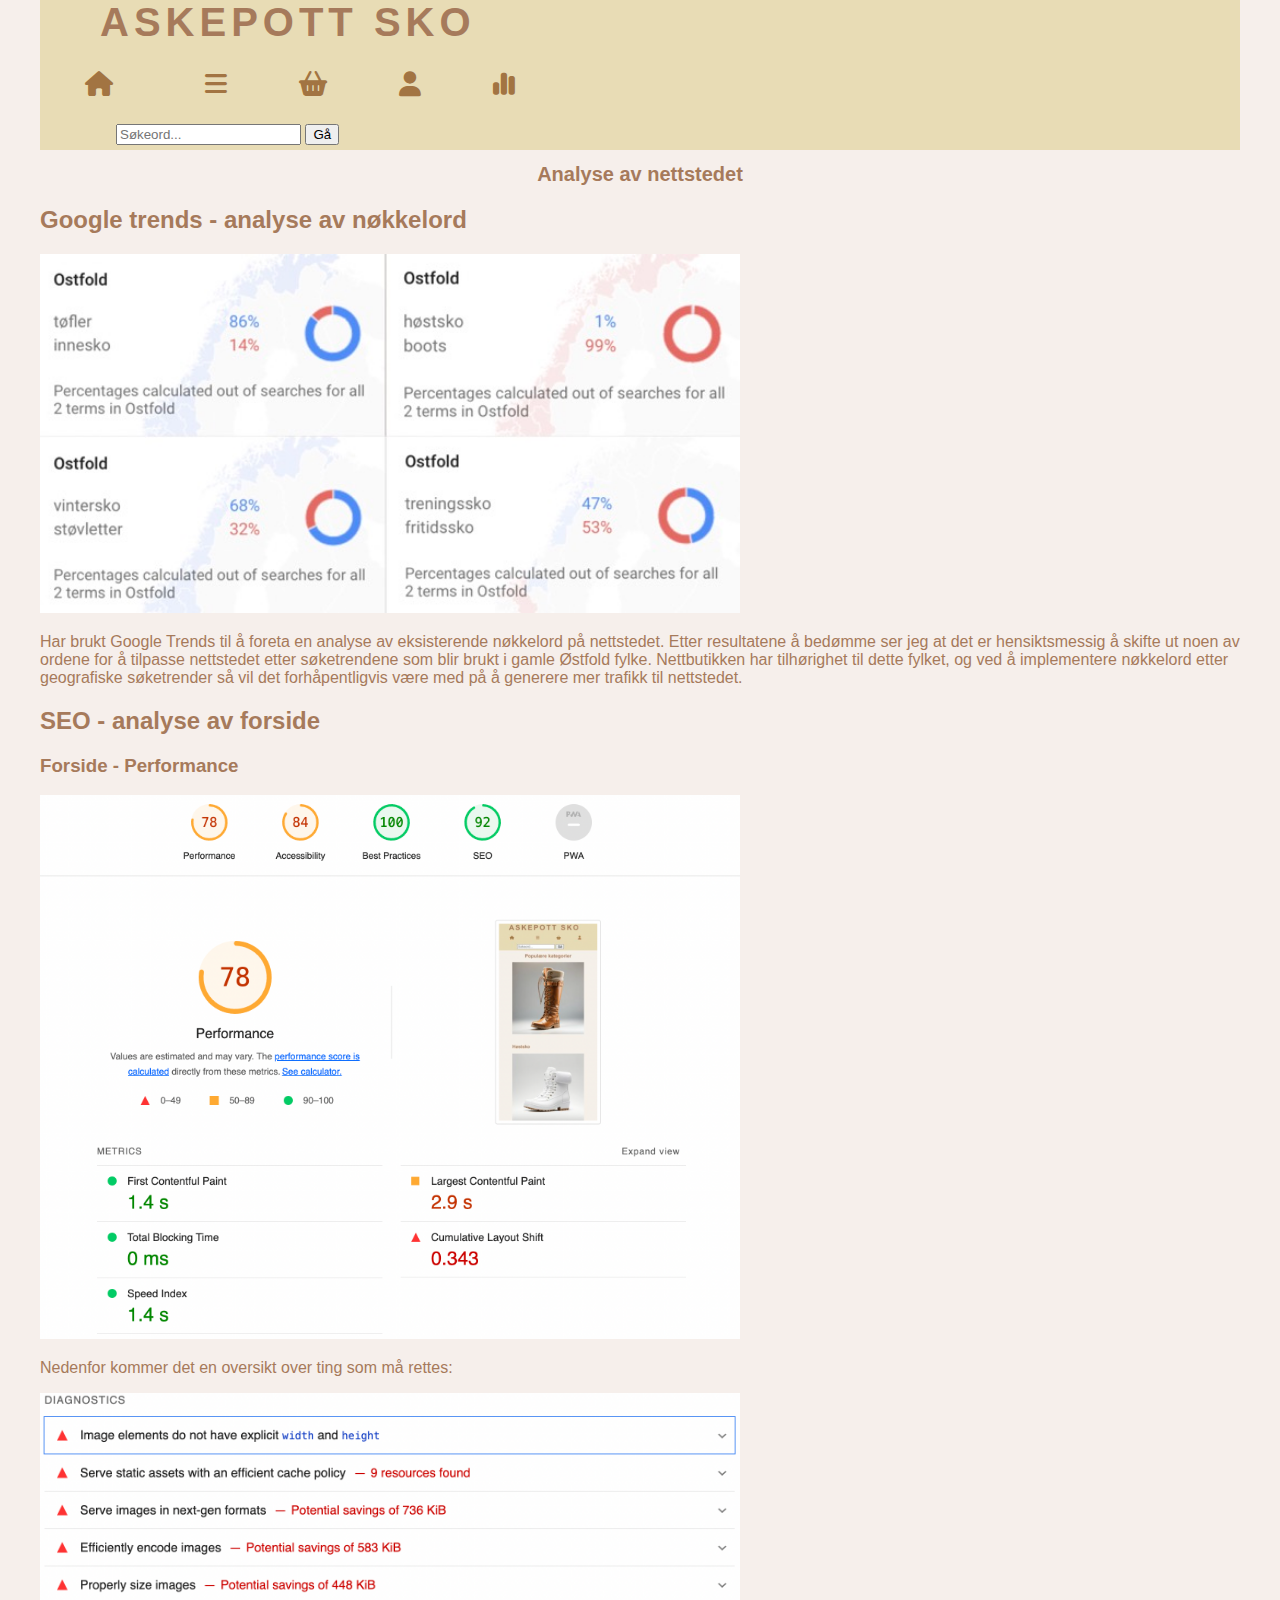
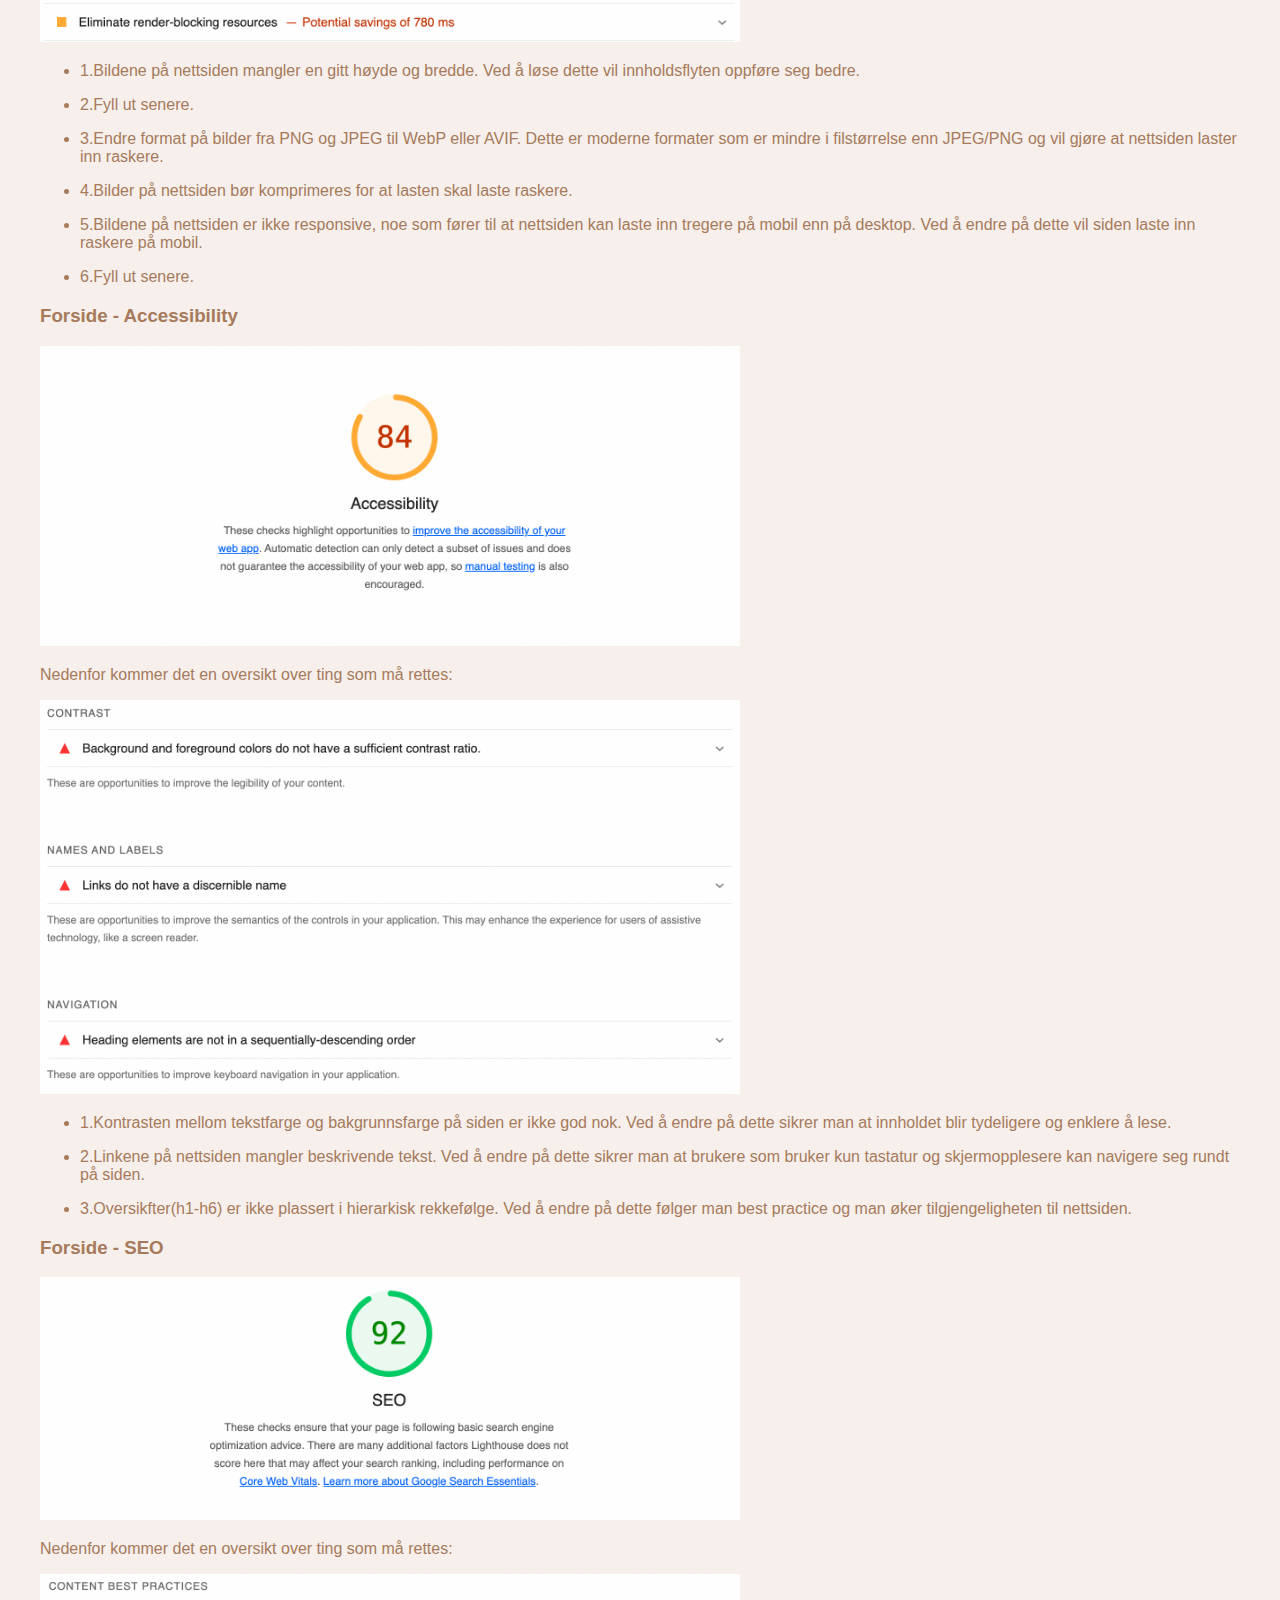
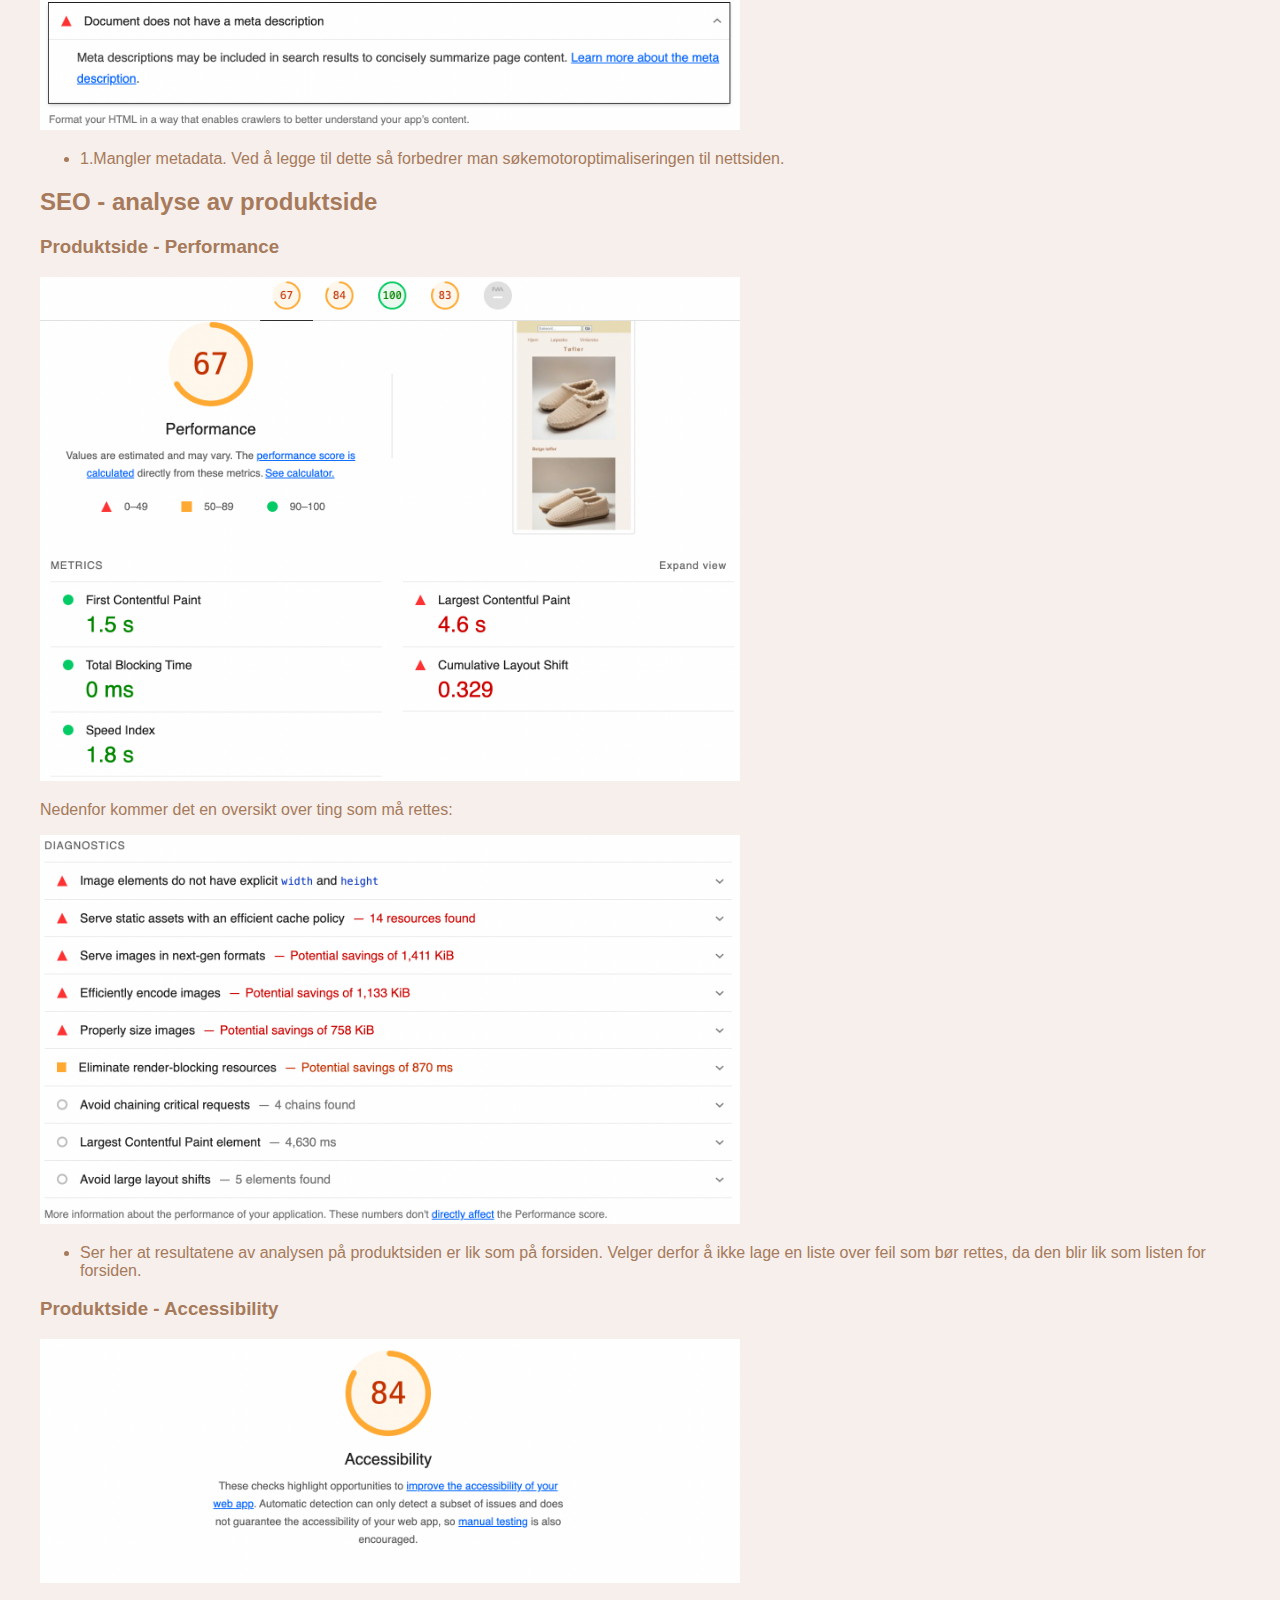
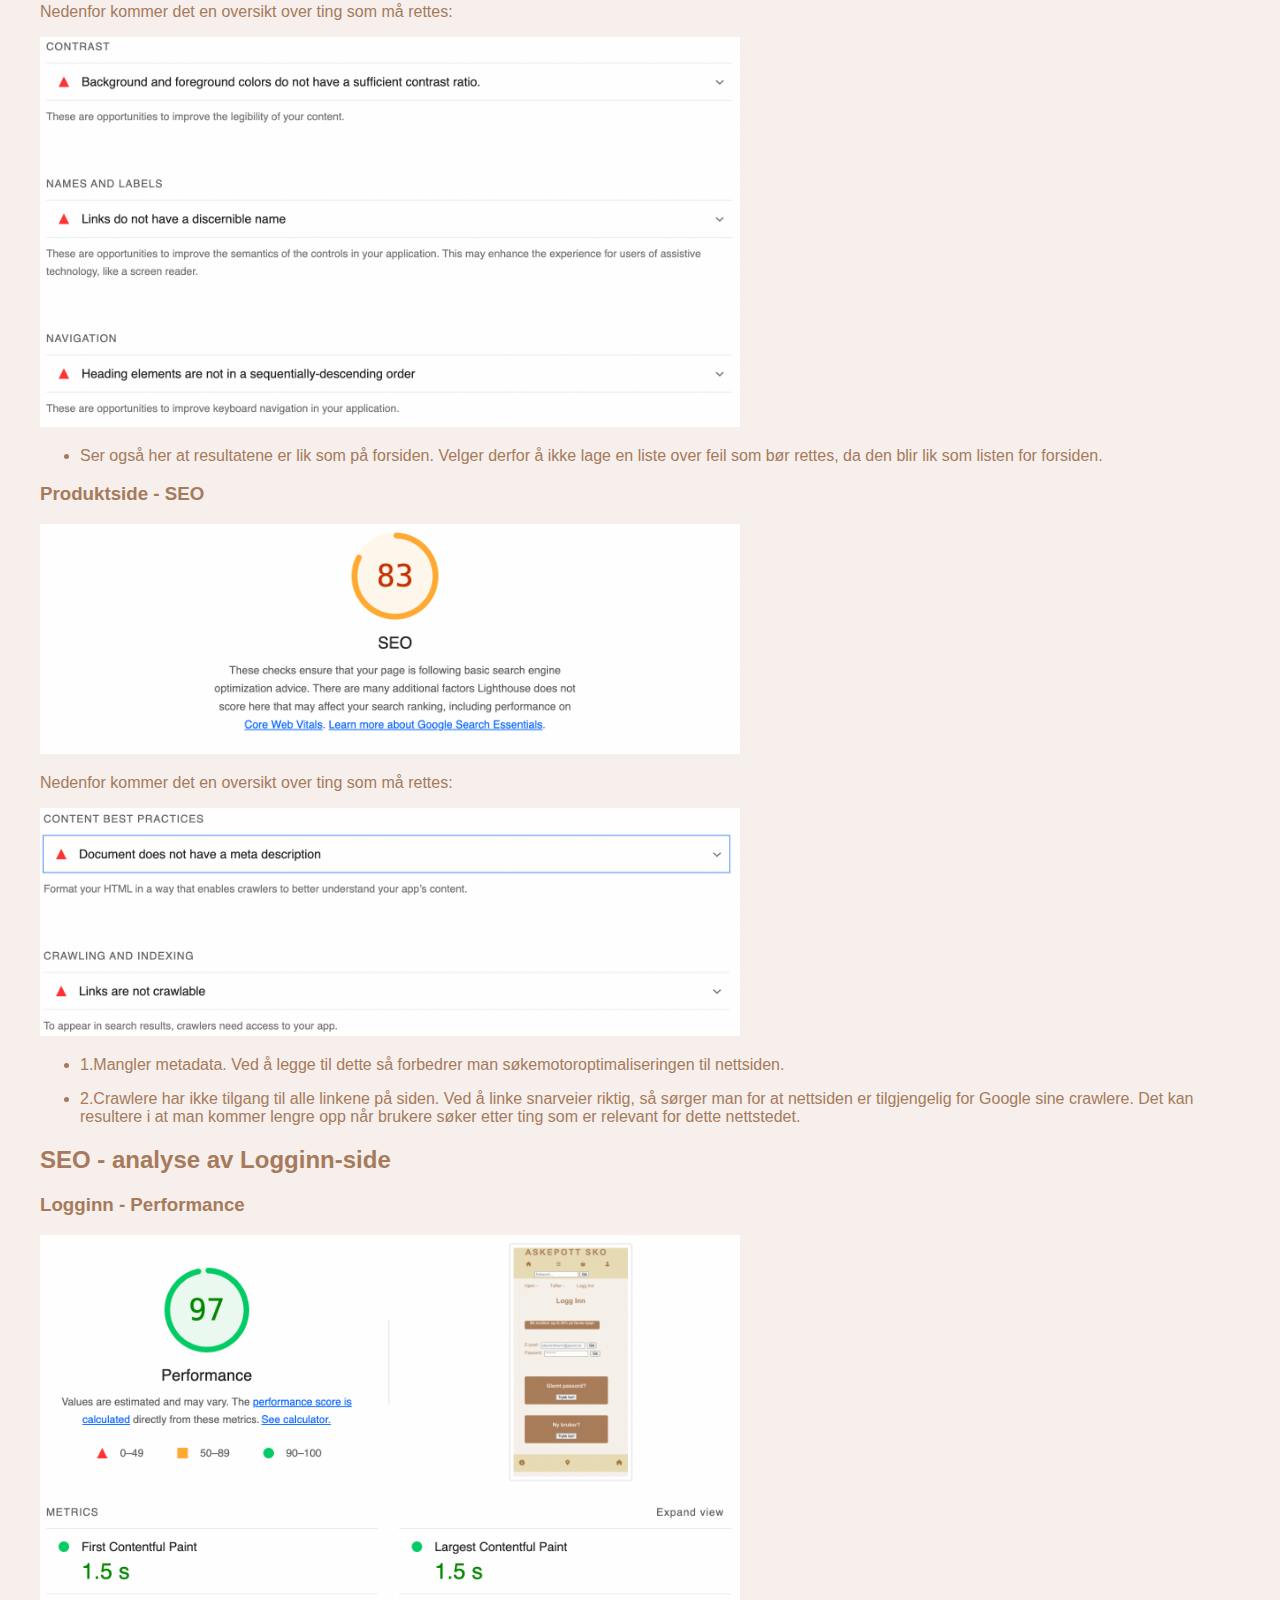
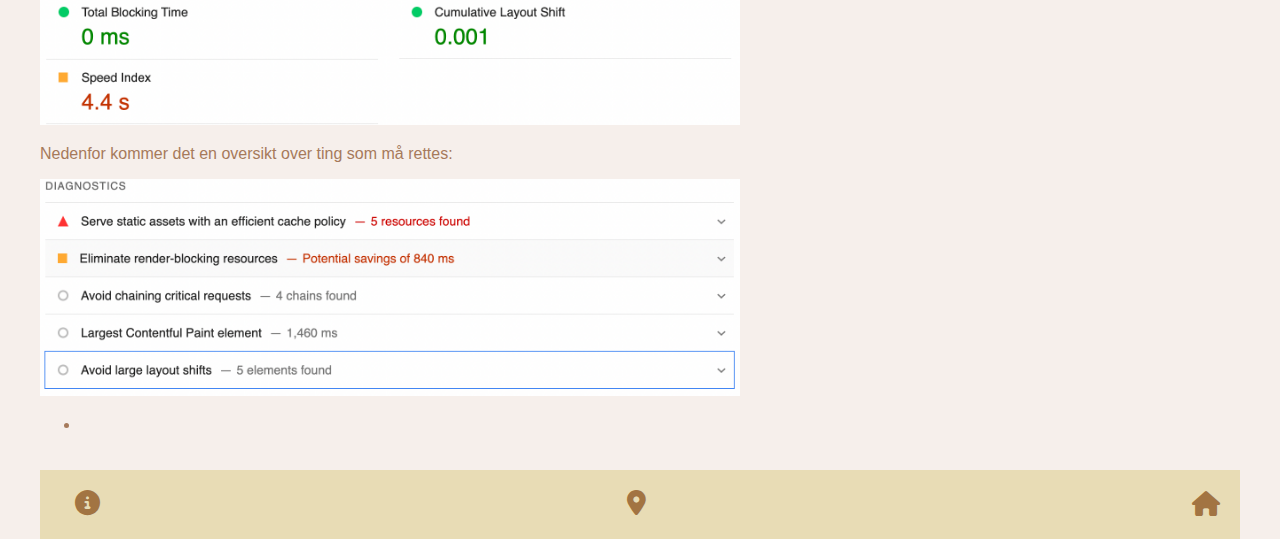
==== analyse.html @ 14603079 "Lagt til dokumentasjon" ====
<!DOCTYPE html>
<html lang="en">

<head>
    <meta name="viewport" content="width=device-width, initial-scale=1.0">
    <meta charset="UTF-8">
    <link href="css/icon/css/fontawesome.css" rel="stylesheet">
    <link href="css/icon/css/brands.css" rel="stylesheet">
    <link href="css/icon/css/solid.css" rel="stylesheet">
    <link rel="stylesheet" href="css/style.css" type="text/css">
    <title>Askepott Sko</title>
</head>

<body>
    <div id="grid-container">
    <header>
        <nav>
            <span>
                <a href="index.html" id="logo">Askepott Sko</a>
            </span>
            <ul>
                <li><a href="index.html"><i class="fa-solid fa-house" style="color: #a27442;"></i></a></li>
                <li><a href="#"><i class="fa-solid fa-bars" style="color: #a27442;"></i></a></li>
                <li><a href="#"><i class="fa-solid fa-basket-shopping" style="color: #a27442;"></i></a></li>
                <li><a href="innlogging.html"><i class="fa-solid fa-user" style="color: #a27442;"></i></a></li>
                <li><a href="analyse.html"><i class="fa-solid fa-chart-simple" style="color: #a27442;"></i></a></li>  
            </ul>
            <form class="sokefelt">
                <input type="search" placeholder="Søkeord...">
                <input type="submit" value="Gå">
            </form>
        </nav>
    </header>
    <main>
        <h1>Analyse av nettstedet</h1>
        <section>
            <h2>Google trends - analyse av nøkkelord</h2>
            <article class="bilder-seo">
                <img src="img/Nøkkelord_2023-10-28_kl._12.36.28_Middels.jpeg" alt="Sammenligning av nøkkelord på nettstedet, tøfler,høstsko,vintersko,tøfler">
            </article>
            <p>Har brukt Google Trends til å foreta en analyse av eksisterende nøkkelord på nettstedet. Etter resultatene å bedømme ser jeg at det er hensiktsmessig å skifte ut noen av ordene for å tilpasse nettstedet etter søketrendene som blir brukt i gamle Østfold fylke. Nettbutikken har tilhørighet til dette fylket, og ved å implementere nøkkelord etter geografiske søketrender så vil det forhåpentligvis være med på å generere mer trafikk til nettstedet.</p>
        </section>
        <section>
            <h2>SEO - analyse av forside</h2>
                <article class="bilder-seo">
                    <h3>Forside - Performance</h3>
                    <img src="img/Skjermbilde 2023-10-28 kl. 17.09.08.png" alt="Skjermbilde av SEO-analyse av forsiden performance">
                    <p>Nedenfor kommer det en oversikt over ting som må rettes:</p>

                    <img src="img/Skjermbilde 2023-10-31 kl. 13.09.04.png" alt="Oversikt over hva som bør forbedres for å øke nettsidens opptreden.">
                <ul>
                    <li>
                        <p>1.Bildene på nettsiden mangler en gitt høyde og bredde. Ved å løse dette vil innholdsflyten oppføre seg bedre.</p>
                    </li>
                    <li>
                        <p>2.Fyll ut senere.</p>
                    </li>
                    <li>
                        <p>3.Endre format på bilder fra PNG og JPEG til WebP eller AVIF. Dette er moderne formater som er mindre i filstørrelse enn JPEG/PNG og vil gjøre at nettsiden laster inn raskere.   </p>
                    </li>
                    <li>
                        <p>4.Bilder på nettsiden bør komprimeres for at lasten skal laste raskere.</p>
                    </li>
                    <li>
                        <p>5.Bildene på nettsiden er ikke responsive, noe som fører til at nettsiden kan laste inn tregere på mobil enn på desktop. Ved å endre på dette vil siden laste inn raskere på mobil.</p>
                    </li>
                    <li>
                        <p>6.Fyll ut senere.</p>
                    </li>
                </ul>
            </article>
            <article class="bilder-seo">
                <h3>Forside - Accessibility</h3>
                <img src="img/Skjermbilde 2023-10-31 kl. 15.06.18.png" alt="Skjermbilde av SEO-analyse av forsiden, accessibility">
                <p>Nedenfor kommer det en oversikt over ting som må rettes:</p>
                <img src="img/Skjermbilde 2023-10-31 kl. 15.10.30.png" alt="Oversikt over hva som bør forbedres for å øke tilgjengeligheten til nettsiden.">
                <ul>
                    <li>
                        <p>1.Kontrasten mellom tekstfarge og bakgrunnsfarge på siden er ikke god nok. Ved å endre på dette sikrer man at innholdet blir tydeligere og enklere å lese.</p>
                    </li>
                    <li>
                        <p>2.Linkene på nettsiden mangler beskrivende tekst. Ved å endre på dette sikrer man at brukere som bruker kun tastatur og skjermopplesere kan navigere seg rundt på siden.</p>
                    </li>
                    <li>
                        <p>3.Oversikfter(h1-h6) er ikke plassert i hierarkisk rekkefølge. Ved å endre på dette følger man best practice og man øker tilgjengeligheten til nettsiden.</p>
                    </li>
                </ul>
            </article>
            <article class="bilder-seo">
                <h3>Forside - SEO</h3>
                <img src="img/Skjermbilde 2023-10-31 kl. 15.44.41.png" alt="Skjermbilde av SEO-analyse av forsiden, SEO">
                <p>Nedenfor kommer det en oversikt over ting som må rettes:</p>
                <img src="img/Skjermbilde 2023-10-31 kl. 15.50.53.png" alt="Oversikt over hva som bør forbedres for å øke SEO på nettsiden.">
                <ul>
                    <li>
                        <p>1.Mangler metadata. Ved å legge til dette så forbedrer man søkemotoroptimaliseringen til nettsiden.</p>
                    </li>
                </ul>
            </article>
        </section>
        <section>
            <h2>SEO - analyse av produktside</h2>
            <article class="bilder-seo"> 
                <h3>Produktside - Performance</h3> 
                <img src="img/Skjermbilde 2023-10-31 kl. 20.18.14.png" alt="Skjermbilde av SEO-analyse av produktsiden, performance">
                <p>Nedenfor kommer det en oversikt over ting som må rettes:</p>
                <img src="img/Skjermbilde 2023-10-31 kl. 20.22.05.png" alt="Oversikt over hva som bør forbedres for å forbedre nettsidens opptreden.">
                <ul>
                    <li>
                        <p>Ser her at resultatene av analysen på produktsiden er lik som på forsiden. Velger derfor å ikke lage en liste over feil som bør rettes, da den blir lik som listen for forsiden.</p>
                    </li>
                </ul>
            </article>
            <article class="bilder-seo">
                <h3>Produktside - Accessibility</h3>
                <img src="img/Skjermbilde 2023-10-31 kl. 20.29.21.png" alt="Skjermbilde av SEO-analyse av produktsiden, accessibility">
                <p>Nedenfor kommer det en oversikt over ting som må rettes:</p>
                <img src="img/Skjermbilde 2023-10-31 kl. 20.32.29.png" alt="Oversikt over hva som bør forbedres for å øke tilgjengeligheten til nettsiden.">
                <ul>
                    <li>
                        <p>Ser også her at resultatene er lik som på forsiden. Velger derfor å ikke lage en liste over feil som bør rettes, da den blir lik som listen for forsiden.</p>
                    </li>
                </ul>
            </article>
            <article class="bilder-seo">
                <h3>Produktside - SEO</h3>
                <img src="img/Skjermbilde 2023-10-31 kl. 20.40.25.png" alt="Skjermbilde av SEO-analyse av produktsiden, SEO">
                <p>Nedenfor kommer det en oversikt over ting som må rettes:</p>
                <img src="img/Skjermbilde 2023-10-31 kl. 20.42.59.png" alt="Oversikt over hva som bør forbedres for å øke SEO på nettsiden.">
                <ul>
                    <li>
                        <p>1.Mangler metadata. Ved å legge til dette så forbedrer man søkemotoroptimaliseringen til nettsiden.</p>
                    </li>
                    <li>
                        <p>2.Crawlere har ikke tilgang til alle linkene på siden. Ved å linke snarveier riktig, så sørger man for at nettsiden er tilgjengelig for Google sine crawlere. Det kan resultere i at man kommer lengre opp når brukere søker etter ting som er relevant for dette nettstedet.  </p>
                    </li>
                </ul>
            </article>
        </section>
        <section>
            <h2>SEO - analyse av Logginn-side</h2>
            <article class="bilder-seo">
                <h3>Logginn - Performance</h3>
                <img src="img/Skjermbilde 2023-10-31 kl. 21.27.22.png" alt="Skjermbilde av SEO-analyse av Logginn-siden, performance">
                <p>Nedenfor kommer det en oversikt over ting som må rettes:</p>
                <img src="img/Skjermbilde 2023-10-31 kl. 21.30.09.png" alt="Oversikt over hva som bør forbedres for å forbedre nettsidens opptreden.">
                <ul>
                    <li>
                        <p></p>
                    </li>
                </ul>


            </article>

        </section>
























    </main>
    <footer class="footer">
        <nav>
            <ul>
                <li><i class="fa-solid fa-circle-info" style="color: #a27442;"></i></li>
                <li><i class="fa-solid fa-location-dot" style="color: #a27442;"></i></li>
                <li>
                <a href="index.html"><i class="fa-solid fa-house" style="color: #a27442;"></i></a>
                </li>
            </ul>
        </nav>
    </footer>
    </div>

</body>

</html>
---- css/icon/css/brands.css ----
/*!
 * Font Awesome Free 6.4.2 by @fontawesome - https://fontawesome.com
 * License - https://fontawesome.com/license/free (Icons: CC BY 4.0, Fonts: SIL OFL 1.1, Code: MIT License)
 * Copyright 2023 Fonticons, Inc.
 */
:root, :host {
  --fa-style-family-brands: 'Font Awesome 6 Brands';
  --fa-font-brands: normal 400 1em/1 'Font Awesome 6 Brands'; }

@font-face {
  font-family: 'Font Awesome 6 Brands';
  font-style: normal;
  font-weight: 400;
  font-display: block;
  src: url("../webfonts/fa-brands-400.woff2") format("woff2"), url("../webfonts/fa-brands-400.ttf") format("truetype"); }

.fab,
.fa-brands {
  font-weight: 400; }

.fa-monero:before {
  content: "\f3d0"; }

.fa-hooli:before {
  content: "\f427"; }

.fa-yelp:before {
  content: "\f1e9"; }

.fa-cc-visa:before {
  content: "\f1f0"; }

.fa-lastfm:before {
  content: "\f202"; }

.fa-shopware:before {
  content: "\f5b5"; }

.fa-creative-commons-nc:before {
  content: "\f4e8"; }

.fa-aws:before {
  content: "\f375"; }

.fa-redhat:before {
  content: "\f7bc"; }

.fa-yoast:before {
  content: "\f2b1"; }

.fa-cloudflare:before {
  content: "\e07d"; }

.fa-ups:before {
  content: "\f7e0"; }

.fa-wpexplorer:before {
  content: "\f2de"; }

.fa-dyalog:before {
  content: "\f399"; }

.fa-bity:before {
  content: "\f37a"; }

.fa-stackpath:before {
  content: "\f842"; }

.fa-buysellads:before {
  content: "\f20d"; }

.fa-first-order:before {
  content: "\f2b0"; }

.fa-modx:before {
  content: "\f285"; }

.fa-guilded:before {
  content: "\e07e"; }

.fa-vnv:before {
  content: "\f40b"; }

.fa-square-js:before {
  content: "\f3b9"; }

.fa-js-square:before {
  content: "\f3b9"; }

.fa-microsoft:before {
  content: "\f3ca"; }

.fa-qq:before {
  content: "\f1d6"; }

.fa-orcid:before {
  content: "\f8d2"; }

.fa-java:before {
  content: "\f4e4"; }

.fa-invision:before {
  content: "\f7b0"; }

.fa-creative-commons-pd-alt:before {
  content: "\f4ed"; }

.fa-centercode:before {
  content: "\f380"; }

.fa-glide-g:before {
  content: "\f2a6"; }

.fa-drupal:before {
  content: "\f1a9"; }

.fa-hire-a-helper:before {
  content: "\f3b0"; }

.fa-creative-commons-by:before {
  content: "\f4e7"; }

.fa-unity:before {
  content: "\e049"; }

.fa-whmcs:before {
  content: "\f40d"; }

.fa-rocketchat:before {
  content: "\f3e8"; }

.fa-vk:before {
  content: "\f189"; }

.fa-untappd:before {
  content: "\f405"; }

.fa-mailchimp:before {
  content: "\f59e"; }

.fa-css3-alt:before {
  content: "\f38b"; }

.fa-square-reddit:before {
  content: "\f1a2"; }

.fa-reddit-square:before {
  content: "\f1a2"; }

.fa-vimeo-v:before {
  content: "\f27d"; }

.fa-contao:before {
  content: "\f26d"; }

.fa-square-font-awesome:before {
  content: "\e5ad"; }

.fa-deskpro:before {
  content: "\f38f"; }

.fa-sistrix:before {
  content: "\f3ee"; }

.fa-square-instagram:before {
  content: "\e055"; }

.fa-instagram-square:before {
  content: "\e055"; }

.fa-battle-net:before {
  content: "\f835"; }

.fa-the-red-yeti:before {
  content: "\f69d"; }

.fa-square-hacker-news:before {
  content: "\f3af"; }

.fa-hacker-news-square:before {
  content: "\f3af"; }

.fa-edge:before {
  content: "\f282"; }

.fa-threads:before {
  content: "\e618"; }

.fa-napster:before {
  content: "\f3d2"; }

.fa-square-snapchat:before {
  content: "\f2ad"; }

.fa-snapchat-square:before {
  content: "\f2ad"; }

.fa-google-plus-g:before {
  content: "\f0d5"; }

.fa-artstation:before {
  content: "\f77a"; }

.fa-markdown:before {
  content: "\f60f"; }

.fa-sourcetree:before {
  content: "\f7d3"; }

.fa-google-plus:before {
  content: "\f2b3"; }

.fa-diaspora:before {
  content: "\f791"; }

.fa-foursquare:before {
  content: "\f180"; }

.fa-stack-overflow:before {
  content: "\f16c"; }

.fa-github-alt:before {
  content: "\f113"; }

.fa-phoenix-squadron:before {
  content: "\f511"; }

.fa-pagelines:before {
  content: "\f18c"; }

.fa-algolia:before {
  content: "\f36c"; }

.fa-red-river:before {
  content: "\f3e3"; }

.fa-creative-commons-sa:before {
  content: "\f4ef"; }

.fa-safari:before {
  content: "\f267"; }

.fa-google:before {
  content: "\f1a0"; }

.fa-square-font-awesome-stroke:before {
  content: "\f35c"; }

.fa-font-awesome-alt:before {
  content: "\f35c"; }

.fa-atlassian:before {
  content: "\f77b"; }

.fa-linkedin-in:before {
  content: "\f0e1"; }

.fa-digital-ocean:before {
  content: "\f391"; }

.fa-nimblr:before {
  content: "\f5a8"; }

.fa-chromecast:before {
  content: "\f838"; }

.fa-evernote:before {
  content: "\f839"; }

.fa-hacker-news:before {
  content: "\f1d4"; }

.fa-creative-commons-sampling:before {
  content: "\f4f0"; }

.fa-adversal:before {
  content: "\f36a"; }

.fa-creative-commons:before {
  content: "\f25e"; }

.fa-watchman-monitoring:before {
  content: "\e087"; }

.fa-fonticons:before {
  content: "\f280"; }

.fa-weixin:before {
  content: "\f1d7"; }

.fa-shirtsinbulk:before {
  content: "\f214"; }

.fa-codepen:before {
  content: "\f1cb"; }

.fa-git-alt:before {
  content: "\f841"; }

.fa-lyft:before {
  content: "\f3c3"; }

.fa-rev:before {
  content: "\f5b2"; }

.fa-windows:before {
  content: "\f17a"; }

.fa-wizards-of-the-coast:before {
  content: "\f730"; }

.fa-square-viadeo:before {
  content: "\f2aa"; }

.fa-viadeo-square:before {
  content: "\f2aa"; }

.fa-meetup:before {
  content: "\f2e0"; }

.fa-centos:before {
  content: "\f789"; }

.fa-adn:before {
  content: "\f170"; }

.fa-cloudsmith:before {
  content: "\f384"; }

.fa-pied-piper-alt:before {
  content: "\f1a8"; }

.fa-square-dribbble:before {
  content: "\f397"; }

.fa-dribbble-square:before {
  content: "\f397"; }

.fa-codiepie:before {
  content: "\f284"; }

.fa-node:before {
  content: "\f419"; }

.fa-mix:before {
  content: "\f3cb"; }

.fa-steam:before {
  content: "\f1b6"; }

.fa-cc-apple-pay:before {
  content: "\f416"; }

.fa-scribd:before {
  content: "\f28a"; }

.fa-debian:before {
  content: "\e60b"; }

.fa-openid:before {
  content: "\f19b"; }

.fa-instalod:before {
  content: "\e081"; }

.fa-expeditedssl:before {
  content: "\f23e"; }

.fa-sellcast:before {
  content: "\f2da"; }

.fa-square-twitter:before {
  content: "\f081"; }

.fa-twitter-square:before {
  content: "\f081"; }

.fa-r-project:before {
  content: "\f4f7"; }

.fa-delicious:before {
  content: "\f1a5"; }

.fa-freebsd:before {
  content: "\f3a4"; }

.fa-vuejs:before {
  content: "\f41f"; }

.fa-accusoft:before {
  content: "\f369"; }

.fa-ioxhost:before {
  content: "\f208"; }

.fa-fonticons-fi:before {
  content: "\f3a2"; }

.fa-app-store:before {
  content: "\f36f"; }

.fa-cc-mastercard:before {
  content: "\f1f1"; }

.fa-itunes-note:before {
  content: "\f3b5"; }

.fa-golang:before {
  content: "\e40f"; }

.fa-kickstarter:before {
  content: "\f3bb"; }

.fa-grav:before {
  content: "\f2d6"; }

.fa-weibo:before {
  content: "\f18a"; }

.fa-uncharted:before {
  content: "\e084"; }

.fa-firstdraft:before {
  content: "\f3a1"; }

.fa-square-youtube:before {
  content: "\f431"; }

.fa-youtube-square:before {
  content: "\f431"; }

.fa-wikipedia-w:before {
  content: "\f266"; }

.fa-wpressr:before {
  content: "\f3e4"; }

.fa-rendact:before {
  content: "\f3e4"; }

.fa-angellist:before {
  content: "\f209"; }

.fa-galactic-republic:before {
  content: "\f50c"; }

.fa-nfc-directional:before {
  content: "\e530"; }

.fa-skype:before {
  content: "\f17e"; }

.fa-joget:before {
  content: "\f3b7"; }

.fa-fedora:before {
  content: "\f798"; }

.fa-stripe-s:before {
  content: "\f42a"; }

.fa-meta:before {
  content: "\e49b"; }

.fa-laravel:before {
  content: "\f3bd"; }

.fa-hotjar:before {
  content: "\f3b1"; }

.fa-bluetooth-b:before {
  content: "\f294"; }

.fa-sticker-mule:before {
  content: "\f3f7"; }

.fa-creative-commons-zero:before {
  content: "\f4f3"; }

.fa-hips:before {
  content: "\f452"; }

.fa-behance:before {
  content: "\f1b4"; }

.fa-reddit:before {
  content: "\f1a1"; }

.fa-discord:before {
  content: "\f392"; }

.fa-chrome:before {
  content: "\f268"; }

.fa-app-store-ios:before {
  content: "\f370"; }

.fa-cc-discover:before {
  content: "\f1f2"; }

.fa-wpbeginner:before {
  content: "\f297"; }

.fa-confluence:before {
  content: "\f78d"; }

.fa-mdb:before {
  content: "\f8ca"; }

.fa-dochub:before {
  content: "\f394"; }

.fa-accessible-icon:before {
  content: "\f368"; }

.fa-ebay:before {
  content: "\f4f4"; }

.fa-amazon:before {
  content: "\f270"; }

.fa-unsplash:before {
  content: "\e07c"; }

.fa-yarn:before {
  content: "\f7e3"; }

.fa-square-steam:before {
  content: "\f1b7"; }

.fa-steam-square:before {
  content: "\f1b7"; }

.fa-500px:before {
  content: "\f26e"; }

.fa-square-vimeo:before {
  content: "\f194"; }

.fa-vimeo-square:before {
  content: "\f194"; }

.fa-asymmetrik:before {
  content: "\f372"; }

.fa-font-awesome:before {
  content: "\f2b4"; }

.fa-font-awesome-flag:before {
  content: "\f2b4"; }

.fa-font-awesome-logo-full:before {
  content: "\f2b4"; }

.fa-gratipay:before {
  content: "\f184"; }

.fa-apple:before {
  content: "\f179"; }

.fa-hive:before {
  content: "\e07f"; }

.fa-gitkraken:before {
  content: "\f3a6"; }

.fa-keybase:before {
  content: "\f4f5"; }

.fa-apple-pay:before {
  content: "\f415"; }

.fa-padlet:before {
  content: "\e4a0"; }

.fa-amazon-pay:before {
  content: "\f42c"; }

.fa-square-github:before {
  content: "\f092"; }

.fa-github-square:before {
  content: "\f092"; }

.fa-stumbleupon:before {
  content: "\f1a4"; }

.fa-fedex:before {
  content: "\f797"; }

.fa-phoenix-framework:before {
  content: "\f3dc"; }

.fa-shopify:before {
  content: "\e057"; }

.fa-neos:before {
  content: "\f612"; }

.fa-square-threads:before {
  content: "\e619"; }

.fa-hackerrank:before {
  content: "\f5f7"; }

.fa-researchgate:before {
  content: "\f4f8"; }

.fa-swift:before {
  content: "\f8e1"; }

.fa-angular:before {
  content: "\f420"; }

.fa-speakap:before {
  content: "\f3f3"; }

.fa-angrycreative:before {
  content: "\f36e"; }

.fa-y-combinator:before {
  content: "\f23b"; }

.fa-empire:before {
  content: "\f1d1"; }

.fa-envira:before {
  content: "\f299"; }

.fa-square-gitlab:before {
  content: "\e5ae"; }

.fa-gitlab-square:before {
  content: "\e5ae"; }

.fa-studiovinari:before {
  content: "\f3f8"; }

.fa-pied-piper:before {
  content: "\f2ae"; }

.fa-wordpress:before {
  content: "\f19a"; }

.fa-product-hunt:before {
  content: "\f288"; }

.fa-firefox:before {
  content: "\f269"; }

.fa-linode:before {
  content: "\f2b8"; }

.fa-goodreads:before {
  content: "\f3a8"; }

.fa-square-odnoklassniki:before {
  content: "\f264"; }

.fa-odnoklassniki-square:before {
  content: "\f264"; }

.fa-jsfiddle:before {
  content: "\f1cc"; }

.fa-sith:before {
  content: "\f512"; }

.fa-themeisle:before {
  content: "\f2b2"; }

.fa-page4:before {
  content: "\f3d7"; }

.fa-hashnode:before {
  content: "\e499"; }

.fa-react:before {
  content: "\f41b"; }

.fa-cc-paypal:before {
  content: "\f1f4"; }

.fa-squarespace:before {
  content: "\f5be"; }

.fa-cc-stripe:before {
  content: "\f1f5"; }

.fa-creative-commons-share:before {
  content: "\f4f2"; }

.fa-bitcoin:before {
  content: "\f379"; }

.fa-keycdn:before {
  content: "\f3ba"; }

.fa-opera:before {
  content: "\f26a"; }

.fa-itch-io:before {
  content: "\f83a"; }

.fa-umbraco:before {
  content: "\f8e8"; }

.fa-galactic-senate:before {
  content: "\f50d"; }

.fa-ubuntu:before {
  content: "\f7df"; }

.fa-draft2digital:before {
  content: "\f396"; }

.fa-stripe:before {
  content: "\f429"; }

.fa-houzz:before {
  content: "\f27c"; }

.fa-gg:before {
  content: "\f260"; }

.fa-dhl:before {
  content: "\f790"; }

.fa-square-pinterest:before {
  content: "\f0d3"; }

.fa-pinterest-square:before {
  content: "\f0d3"; }

.fa-xing:before {
  content: "\f168"; }

.fa-blackberry:before {
  content: "\f37b"; }

.fa-creative-commons-pd:before {
  content: "\f4ec"; }

.fa-playstation:before {
  content: "\f3df"; }

.fa-quinscape:before {
  content: "\f459"; }

.fa-less:before {
  content: "\f41d"; }

.fa-blogger-b:before {
  content: "\f37d"; }

.fa-opencart:before {
  content: "\f23d"; }

.fa-vine:before {
  content: "\f1ca"; }

.fa-paypal:before {
  content: "\f1ed"; }

.fa-gitlab:before {
  content: "\f296"; }

.fa-typo3:before {
  content: "\f42b"; }

.fa-reddit-alien:before {
  content: "\f281"; }

.fa-yahoo:before {
  content: "\f19e"; }

.fa-dailymotion:before {
  content: "\e052"; }

.fa-affiliatetheme:before {
  content: "\f36b"; }

.fa-pied-piper-pp:before {
  content: "\f1a7"; }

.fa-bootstrap:before {
  content: "\f836"; }

.fa-odnoklassniki:before {
  content: "\f263"; }

.fa-nfc-symbol:before {
  content: "\e531"; }

.fa-ethereum:before {
  content: "\f42e"; }

.fa-speaker-deck:before {
  content: "\f83c"; }

.fa-creative-commons-nc-eu:before {
  content: "\f4e9"; }

.fa-patreon:before {
  content: "\f3d9"; }

.fa-avianex:before {
  content: "\f374"; }

.fa-ello:before {
  content: "\f5f1"; }

.fa-gofore:before {
  content: "\f3a7"; }

.fa-bimobject:before {
  content: "\f378"; }

.fa-facebook-f:before {
  content: "\f39e"; }

.fa-square-google-plus:before {
  content: "\f0d4"; }

.fa-google-plus-square:before {
  content: "\f0d4"; }

.fa-mandalorian:before {
  content: "\f50f"; }

.fa-first-order-alt:before {
  content: "\f50a"; }

.fa-osi:before {
  content: "\f41a"; }

.fa-google-wallet:before {
  content: "\f1ee"; }

.fa-d-and-d-beyond:before {
  content: "\f6ca"; }

.fa-periscope:before {
  content: "\f3da"; }

.fa-fulcrum:before {
  content: "\f50b"; }

.fa-cloudscale:before {
  content: "\f383"; }

.fa-forumbee:before {
  content: "\f211"; }

.fa-mizuni:before {
  content: "\f3cc"; }

.fa-schlix:before {
  content: "\f3ea"; }

.fa-square-xing:before {
  content: "\f169"; }

.fa-xing-square:before {
  content: "\f169"; }

.fa-bandcamp:before {
  content: "\f2d5"; }

.fa-wpforms:before {
  content: "\f298"; }

.fa-cloudversify:before {
  content: "\f385"; }

.fa-usps:before {
  content: "\f7e1"; }

.fa-megaport:before {
  content: "\f5a3"; }

.fa-magento:before {
  content: "\f3c4"; }

.fa-spotify:before {
  content: "\f1bc"; }

.fa-optin-monster:before {
  content: "\f23c"; }

.fa-fly:before {
  content: "\f417"; }

.fa-aviato:before {
  content: "\f421"; }

.fa-itunes:before {
  content: "\f3b4"; }

.fa-cuttlefish:before {
  content: "\f38c"; }

.fa-blogger:before {
  content: "\f37c"; }

.fa-flickr:before {
  content: "\f16e"; }

.fa-viber:before {
  content: "\f409"; }

.fa-soundcloud:before {
  content: "\f1be"; }

.fa-digg:before {
  content: "\f1a6"; }

.fa-tencent-weibo:before {
  content: "\f1d5"; }

.fa-symfony:before {
  content: "\f83d"; }

.fa-maxcdn:before {
  content: "\f136"; }

.fa-etsy:before {
  content: "\f2d7"; }

.fa-facebook-messenger:before {
  content: "\f39f"; }

.fa-audible:before {
  content: "\f373"; }

.fa-think-peaks:before {
  content: "\f731"; }

.fa-bilibili:before {
  content: "\e3d9"; }

.fa-erlang:before {
  content: "\f39d"; }

.fa-x-twitter:before {
  content: "\e61b"; }

.fa-cotton-bureau:before {
  content: "\f89e"; }

.fa-dashcube:before {
  content: "\f210"; }

.fa-42-group:before {
  content: "\e080"; }

.fa-innosoft:before {
  content: "\e080"; }

.fa-stack-exchange:before {
  content: "\f18d"; }

.fa-elementor:before {
  content: "\f430"; }

.fa-square-pied-piper:before {
  content: "\e01e"; }

.fa-pied-piper-square:before {
  content: "\e01e"; }

.fa-creative-commons-nd:before {
  content: "\f4eb"; }

.fa-palfed:before {
  content: "\f3d8"; }

.fa-superpowers:before {
  content: "\f2dd"; }

.fa-resolving:before {
  content: "\f3e7"; }

.fa-xbox:before {
  content: "\f412"; }

.fa-searchengin:before {
  content: "\f3eb"; }

.fa-tiktok:before {
  content: "\e07b"; }

.fa-square-facebook:before {
  content: "\f082"; }

.fa-facebook-square:before {
  content: "\f082"; }

.fa-renren:before {
  content: "\f18b"; }

.fa-linux:before {
  content: "\f17c"; }

.fa-glide:before {
  content: "\f2a5"; }

.fa-linkedin:before {
  content: "\f08c"; }

.fa-hubspot:before {
  content: "\f3b2"; }

.fa-deploydog:before {
  content: "\f38e"; }

.fa-twitch:before {
  content: "\f1e8"; }

.fa-ravelry:before {
  content: "\f2d9"; }

.fa-mixer:before {
  content: "\e056"; }

.fa-square-lastfm:before {
  content: "\f203"; }

.fa-lastfm-square:before {
  content: "\f203"; }

.fa-vimeo:before {
  content: "\f40a"; }

.fa-mendeley:before {
  content: "\f7b3"; }

.fa-uniregistry:before {
  content: "\f404"; }

.fa-figma:before {
  content: "\f799"; }

.fa-creative-commons-remix:before {
  content: "\f4ee"; }

.fa-cc-amazon-pay:before {
  content: "\f42d"; }

.fa-dropbox:before {
  content: "\f16b"; }

.fa-instagram:before {
  content: "\f16d"; }

.fa-cmplid:before {
  content: "\e360"; }

.fa-facebook:before {
  content: "\f09a"; }

.fa-gripfire:before {
  content: "\f3ac"; }

.fa-jedi-order:before {
  content: "\f50e"; }

.fa-uikit:before {
  content: "\f403"; }

.fa-fort-awesome-alt:before {
  content: "\f3a3"; }

.fa-phabricator:before {
  content: "\f3db"; }

.fa-ussunnah:before {
  content: "\f407"; }

.fa-earlybirds:before {
  content: "\f39a"; }

.fa-trade-federation:before {
  content: "\f513"; }

.fa-autoprefixer:before {
  content: "\f41c"; }

.fa-whatsapp:before {
  content: "\f232"; }

.fa-slideshare:before {
  content: "\f1e7"; }

.fa-google-play:before {
  content: "\f3ab"; }

.fa-viadeo:before {
  content: "\f2a9"; }

.fa-line:before {
  content: "\f3c0"; }

.fa-google-drive:before {
  content: "\f3aa"; }

.fa-servicestack:before {
  content: "\f3ec"; }

.fa-simplybuilt:before {
  content: "\f215"; }

.fa-bitbucket:before {
  content: "\f171"; }

.fa-imdb:before {
  content: "\f2d8"; }

.fa-deezer:before {
  content: "\e077"; }

.fa-raspberry-pi:before {
  content: "\f7bb"; }

.fa-jira:before {
  content: "\f7b1"; }

.fa-docker:before {
  content: "\f395"; }

.fa-screenpal:before {
  content: "\e570"; }

.fa-bluetooth:before {
  content: "\f293"; }

.fa-gitter:before {
  content: "\f426"; }

.fa-d-and-d:before {
  content: "\f38d"; }

.fa-microblog:before {
  content: "\e01a"; }

.fa-cc-diners-club:before {
  content: "\f24c"; }

.fa-gg-circle:before {
  content: "\f261"; }

.fa-pied-piper-hat:before {
  content: "\f4e5"; }

.fa-kickstarter-k:before {
  content: "\f3bc"; }

.fa-yandex:before {
  content: "\f413"; }

.fa-readme:before {
  content: "\f4d5"; }

.fa-html5:before {
  content: "\f13b"; }

.fa-sellsy:before {
  content: "\f213"; }

.fa-sass:before {
  content: "\f41e"; }

.fa-wirsindhandwerk:before {
  content: "\e2d0"; }

.fa-wsh:before {
  content: "\e2d0"; }

.fa-buromobelexperte:before {
  content: "\f37f"; }

.fa-salesforce:before {
  content: "\f83b"; }

.fa-octopus-deploy:before {
  content: "\e082"; }

.fa-medapps:before {
  content: "\f3c6"; }

.fa-ns8:before {
  content: "\f3d5"; }

.fa-pinterest-p:before {
  content: "\f231"; }

.fa-apper:before {
  content: "\f371"; }

.fa-fort-awesome:before {
  content: "\f286"; }

.fa-waze:before {
  content: "\f83f"; }

.fa-cc-jcb:before {
  content: "\f24b"; }

.fa-snapchat:before {
  content: "\f2ab"; }

.fa-snapchat-ghost:before {
  content: "\f2ab"; }

.fa-fantasy-flight-games:before {
  content: "\f6dc"; }

.fa-rust:before {
  content: "\e07a"; }

.fa-wix:before {
  content: "\f5cf"; }

.fa-square-behance:before {
  content: "\f1b5"; }

.fa-behance-square:before {
  content: "\f1b5"; }

.fa-supple:before {
  content: "\f3f9"; }

.fa-rebel:before {
  content: "\f1d0"; }

.fa-css3:before {
  content: "\f13c"; }

.fa-staylinked:before {
  content: "\f3f5"; }

.fa-kaggle:before {
  content: "\f5fa"; }

.fa-space-awesome:before {
  content: "\e5ac"; }

.fa-deviantart:before {
  content: "\f1bd"; }

.fa-cpanel:before {
  content: "\f388"; }

.fa-goodreads-g:before {
  content: "\f3a9"; }

.fa-square-git:before {
  content: "\f1d2"; }

.fa-git-square:before {
  content: "\f1d2"; }

.fa-square-tumblr:before {
  content: "\f174"; }

.fa-tumblr-square:before {
  content: "\f174"; }

.fa-trello:before {
  content: "\f181"; }

.fa-creative-commons-nc-jp:before {
  content: "\f4ea"; }

.fa-get-pocket:before {
  content: "\f265"; }

.fa-perbyte:before {
  content: "\e083"; }

.fa-grunt:before {
  content: "\f3ad"; }

.fa-weebly:before {
  content: "\f5cc"; }

.fa-connectdevelop:before {
  content: "\f20e"; }

.fa-leanpub:before {
  content: "\f212"; }

.fa-black-tie:before {
  content: "\f27e"; }

.fa-themeco:before {
  content: "\f5c6"; }

.fa-python:before {
  content: "\f3e2"; }

.fa-android:before {
  content: "\f17b"; }

.fa-bots:before {
  content: "\e340"; }

.fa-free-code-camp:before {
  content: "\f2c5"; }

.fa-hornbill:before {
  content: "\f592"; }

.fa-js:before {
  content: "\f3b8"; }

.fa-ideal:before {
  content: "\e013"; }

.fa-git:before {
  content: "\f1d3"; }

.fa-dev:before {
  content: "\f6cc"; }

.fa-sketch:before {
  content: "\f7c6"; }

.fa-yandex-international:before {
  content: "\f414"; }

.fa-cc-amex:before {
  content: "\f1f3"; }

.fa-uber:before {
  content: "\f402"; }

.fa-github:before {
  content: "\f09b"; }

.fa-php:before {
  content: "\f457"; }

.fa-alipay:before {
  content: "\f642"; }

.fa-youtube:before {
  content: "\f167"; }

.fa-skyatlas:before {
  content: "\f216"; }

.fa-firefox-browser:before {
  content: "\e007"; }

.fa-replyd:before {
  content: "\f3e6"; }

.fa-suse:before {
  content: "\f7d6"; }

.fa-jenkins:before {
  content: "\f3b6"; }

.fa-twitter:before {
  content: "\f099"; }

.fa-rockrms:before {
  content: "\f3e9"; }

.fa-pinterest:before {
  content: "\f0d2"; }

.fa-buffer:before {
  content: "\f837"; }

.fa-npm:before {
  content: "\f3d4"; }

.fa-yammer:before {
  content: "\f840"; }

.fa-btc:before {
  content: "\f15a"; }

.fa-dribbble:before {
  content: "\f17d"; }

.fa-stumbleupon-circle:before {
  content: "\f1a3"; }

.fa-internet-explorer:before {
  content: "\f26b"; }

.fa-stubber:before {
  content: "\e5c7"; }

.fa-telegram:before {
  content: "\f2c6"; }

.fa-telegram-plane:before {
  content: "\f2c6"; }

.fa-old-republic:before {
  content: "\f510"; }

.fa-odysee:before {
  content: "\e5c6"; }

.fa-square-whatsapp:before {
  content: "\f40c"; }

.fa-whatsapp-square:before {
  content: "\f40c"; }

.fa-node-js:before {
  content: "\f3d3"; }

.fa-edge-legacy:before {
  content: "\e078"; }

.fa-slack:before {
  content: "\f198"; }

.fa-slack-hash:before {
  content: "\f198"; }

.fa-medrt:before {
  content: "\f3c8"; }

.fa-usb:before {
  content: "\f287"; }

.fa-tumblr:before {
  content: "\f173"; }

.fa-vaadin:before {
  content: "\f408"; }

.fa-quora:before {
  content: "\f2c4"; }

.fa-square-x-twitter:before {
  content: "\e61a"; }

.fa-reacteurope:before {
  content: "\f75d"; }

.fa-medium:before {
  content: "\f23a"; }

.fa-medium-m:before {
  content: "\f23a"; }

.fa-amilia:before {
  content: "\f36d"; }

.fa-mixcloud:before {
  content: "\f289"; }

.fa-flipboard:before {
  content: "\f44d"; }

.fa-viacoin:before {
  content: "\f237"; }

.fa-critical-role:before {
  content: "\f6c9"; }

.fa-sitrox:before {
  content: "\e44a"; }

.fa-discourse:before {
  content: "\f393"; }

.fa-joomla:before {
  content: "\f1aa"; }

.fa-mastodon:before {
  content: "\f4f6"; }

.fa-airbnb:before {
  content: "\f834"; }

.fa-wolf-pack-battalion:before {
  content: "\f514"; }

.fa-buy-n-large:before {
  content: "\f8a6"; }

.fa-gulp:before {
  content: "\f3ae"; }

.fa-creative-commons-sampling-plus:before {
  content: "\f4f1"; }

.fa-strava:before {
  content: "\f428"; }

.fa-ember:before {
  content: "\f423"; }

.fa-canadian-maple-leaf:before {
  content: "\f785"; }

.fa-teamspeak:before {
  content: "\f4f9"; }

.fa-pushed:before {
  content: "\f3e1"; }

.fa-wordpress-simple:before {
  content: "\f411"; }

.fa-nutritionix:before {
  content: "\f3d6"; }

.fa-wodu:before {
  content: "\e088"; }

.fa-google-pay:before {
  content: "\e079"; }

.fa-intercom:before {
  content: "\f7af"; }

.fa-zhihu:before {
  content: "\f63f"; }

.fa-korvue:before {
  content: "\f42f"; }

.fa-pix:before {
  content: "\e43a"; }

.fa-steam-symbol:before {
  content: "\f3f6"; }
---- css/icon/css/solid.css ----
/*!
 * Font Awesome Free 6.4.2 by @fontawesome - https://fontawesome.com
 * License - https://fontawesome.com/license/free (Icons: CC BY 4.0, Fonts: SIL OFL 1.1, Code: MIT License)
 * Copyright 2023 Fonticons, Inc.
 */
:root, :host {
  --fa-style-family-classic: 'Font Awesome 6 Free';
  --fa-font-solid: normal 900 1em/1 'Font Awesome 6 Free'; }

@font-face {
  font-family: 'Font Awesome 6 Free';
  font-style: normal;
  font-weight: 900;
  font-display: block;
  src: url("../webfonts/fa-solid-900.woff2") format("woff2"), url("../webfonts/fa-solid-900.ttf") format("truetype"); }

.fas,
.fa-solid {
  font-weight: 900; }
---- css/style.css ----
/*Dette er html*/

html{
    background-color: #f6efeb;
}

*{
    box-sizing: border-box;
}

body{
    margin: 0 auto;
    max-width: 1200px;
    width: 100%;
    color: #a67a5b;
    font-family: Arial, Helvetica, sans-serif;
}

#logo{
    text-decoration: none;
    font-size: 30px;
    font-weight: 600;
    text-transform: uppercase;
    color: #a67a5b;
    letter-spacing: 5px;
    margin-left: 42px;
}


header{
    display: flex;
    justify-content: space-between;
    align-items: baseline;
    background-color: #e8dcb5;

}

header nav ul{
    display: flex;
    gap: 2rem;
    list-style: none;
    padding-left: 5px;
}

.header2{
    display: none;
}

.sokefelt{
    align-items: center;
    margin-left: 76px;
    padding-bottom: 5px;
    
}

h1{
    text-align: center;
    font-size: 20px;
}

main section article form {
    display: flex;
    flex-wrap: wrap;
    gap: 0.5rem;
}


.produkth1{
    letter-spacing: 3px;
    font-size: 20px;
    
}

.logginnh1{
    font-size: 25px;
    margin-top: 30px;
}

.logginnh5{
    text-align: center;
    margin: 40px;
    height: 30px;
    background-color: #a67a5b;
    color: #f6efeb;
    border-radius: 5px;
}

a{
    text-decoration: none;
    color: #a67a5b;
    margin-left: 40px;
}

footer nav ul li{
    list-style: none;
    display: flex;
}

.footer{
    background-color: #e8dcb5;
    font-size: 20px;
}

.footer nav ul{
    display: flex;
    justify-content: space-between;
    padding: 0;
}

.fa-house{
    margin-right: 20px;
}
.fa-circle-info{
    margin-left: 20px;
}
.fa-location-dot{
    margin-left: 20px;
}
/*Dette er for logg-innskjema*/

.logginn1{
    display: flex;
    flex-wrap: wrap;
    flex-direction: column;
    gap: 0.5rem;
    text-align: center;
    border-radius: 5px;
    width: 350px;
    height: 200px;
}

.epost{
    margin-left: 40px;
}

.password{
    margin-left: 40px;
}

/*Dette er for Glemt passord*/
.logginn2{
    text-align: center;
    margin: 40px;
    background-color: #a67a5b;
    color: #f6efeb;
    border-radius: 5px;
    width: 300px;
    height: 100px;
    padding: 5px;
}

/*Dette er for ny bruker*/
.logginn3{
    text-align: center;
    margin: 40px;
    background-color: #a67a5b;
    color: #f6efeb;
    border-radius: 5px;
    width: 300px;
    height: 100px;
    padding: 5px;
}

.default-flex{
    display: flex;
    flex-wrap: wrap;
    justify-content: space-around;
}

ul{
    justify-content: center;
}

/*Endre størrelse på bilder på artikkelsiden*/
.bilder-seo img{
    width: 300px;
    height: auto;
}
/*Slutt*/

.default-flex h3{
    flex-basis: 100%;
}

.default-flex section{
    margin-top: 50px;
}

.default-flex article{
    flex-basis: 33%;
    min-width: 300px;
    justify-content: center;
}

.default-flex article img{
    width: 100%;
}

#grid-container{
    display: grid;
    grid-template-columns: 1fr;
    grid-template-rows: repeat(4, auto);
    grid-template-areas: 
                        "header header header"
                        "main main main"
                        "footer footer footer" ;
    

}

header{
    grid-area: header;
}

main{
    grid-area: main;
}

footer{
    grid-area: footer;
}

/*Dette er media queries for desktop*/

@media only screen and (min-width: 800px) {
    
    #grid-container{
        grid-template-columns: 1fr 1fr 1fr;
    }

    #logo{
        font-size: 40px;
        
    }

    header{
        grid-column-start: 1;
        grid-column-end: 4;
        grid-row-start: 1;
        grid-row-end: 2;
    }
    
    main{
        grid-column-start: 1;
        grid-column-end: 4;
        grid-row-start: 2;
        grid-row-end: 3;
    }
    
    main h1{
        text-align: center;
    }

    footer{
        grid-column-start: 1;
        grid-column-end: 4;
        grid-row-start: 3;
        grid-row-end: 4;
    }

    header nav ul{
        font-size: 25px;
    }



    .logginnh1{
        font-size: 40px;
    }

    .logginn2{
        padding-bottom: 5px;  
    }

    .logginn3{
        padding-bottom: 10px;
    }
    
    .default-flex article img{
        width: 100%;
    }

    .default-flex{
        display: flex;
        flex-wrap: wrap;
        justify-content: space-around;
    }

    /*Lagt til default-flex3 på logg inn siden*/

    .default-flex3 article{
        flex-basis: 33%;
        min-width: 300px;
        max-width: 400px;
        justify-content: center;
        text-align: center;
        margin: auto;
        margin-top: 20px;
    }


    .bilder-seo img{
        width: 700px;
        height: auto;
    }





    footer nav ul li{
        margin-left: 15px;
        font-size: 25px;
    }

    .footer{
        margin-top: 20px;
    }

    /*Endret på mellomrom mellom bokstaver i logo + lagt til margin for å sentrere*/

    #logo{
        letter-spacing: 5px;
        margin-left: 60px;    
    }

    .forsideh1{
        font-size: 30px;
    }

    .produkth1{
        font-size: 30px;
    }

    .nyheter{
        height: 396px;
        width: 396px;
        background-color: #e8dcb5;
    }

    .salg{
        height: 396px;
        width: 396px;
        background-color: #e8dcb5;
    }
 
}
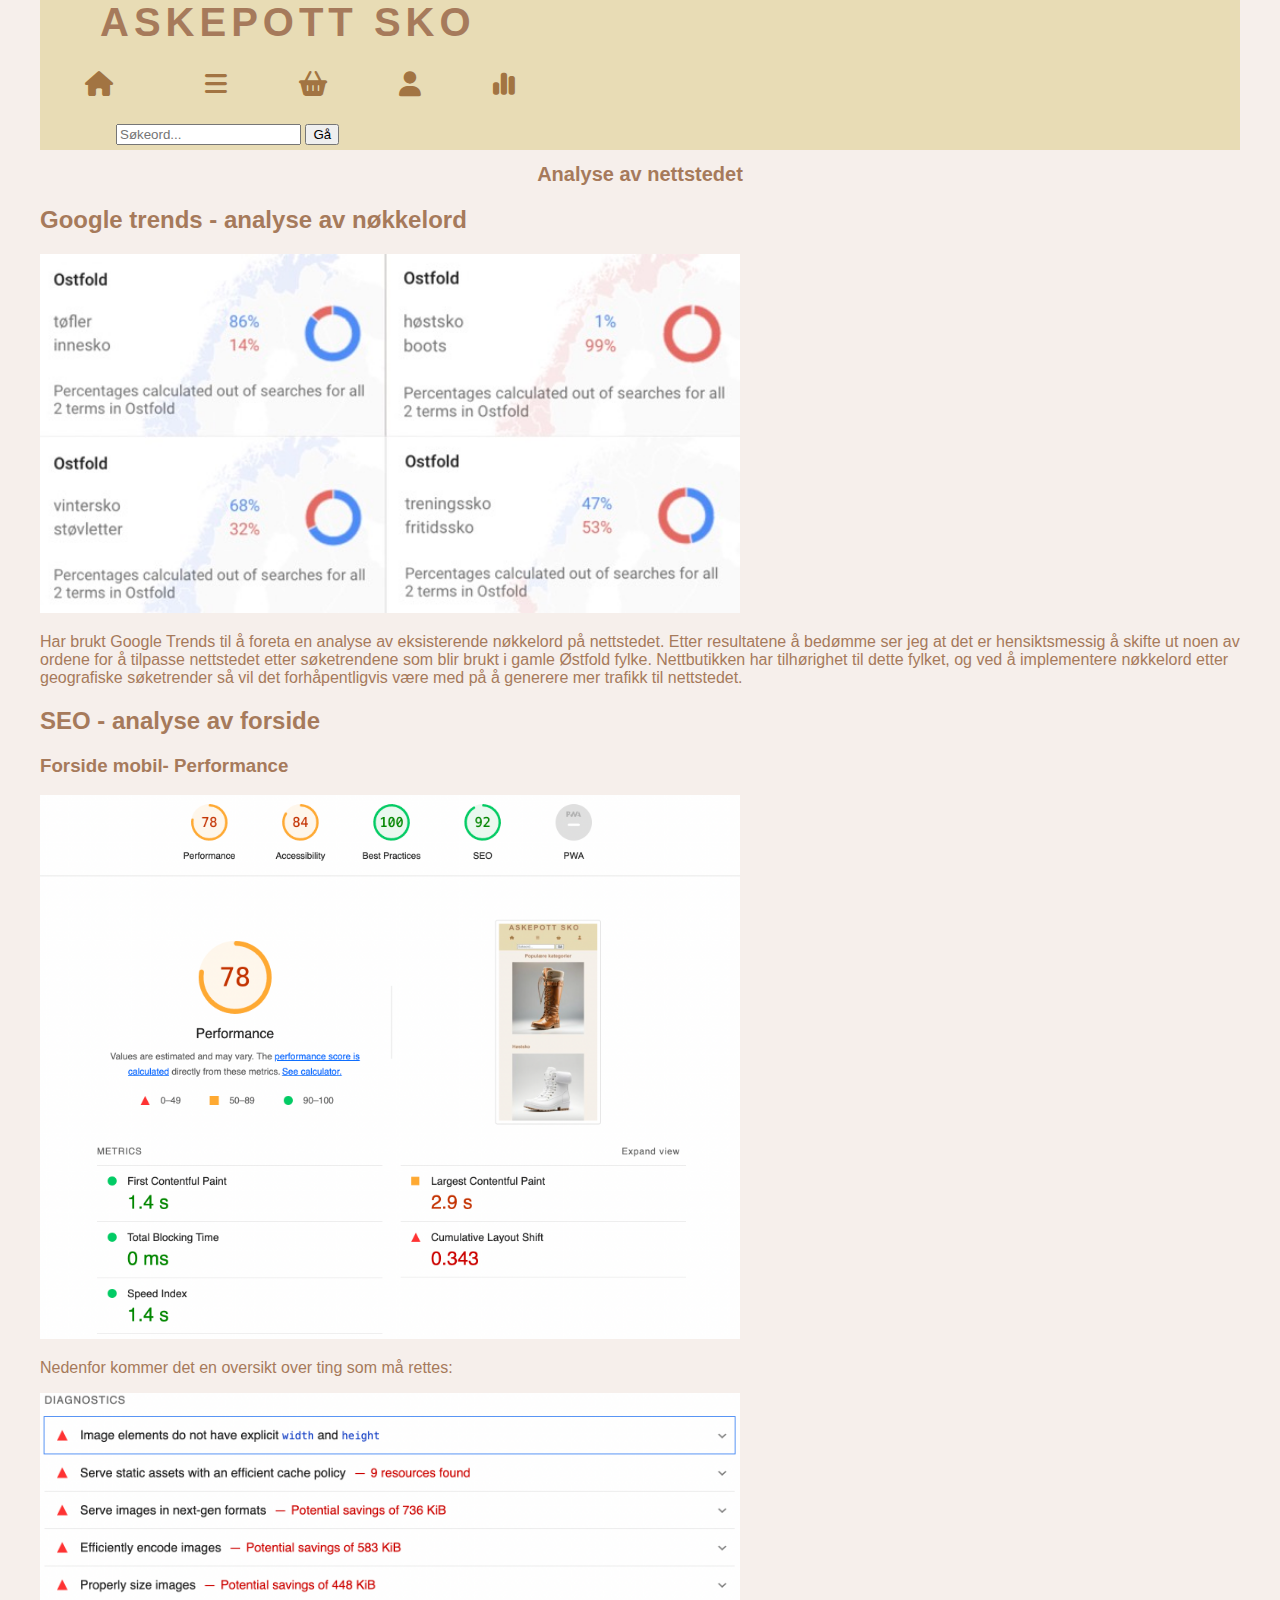
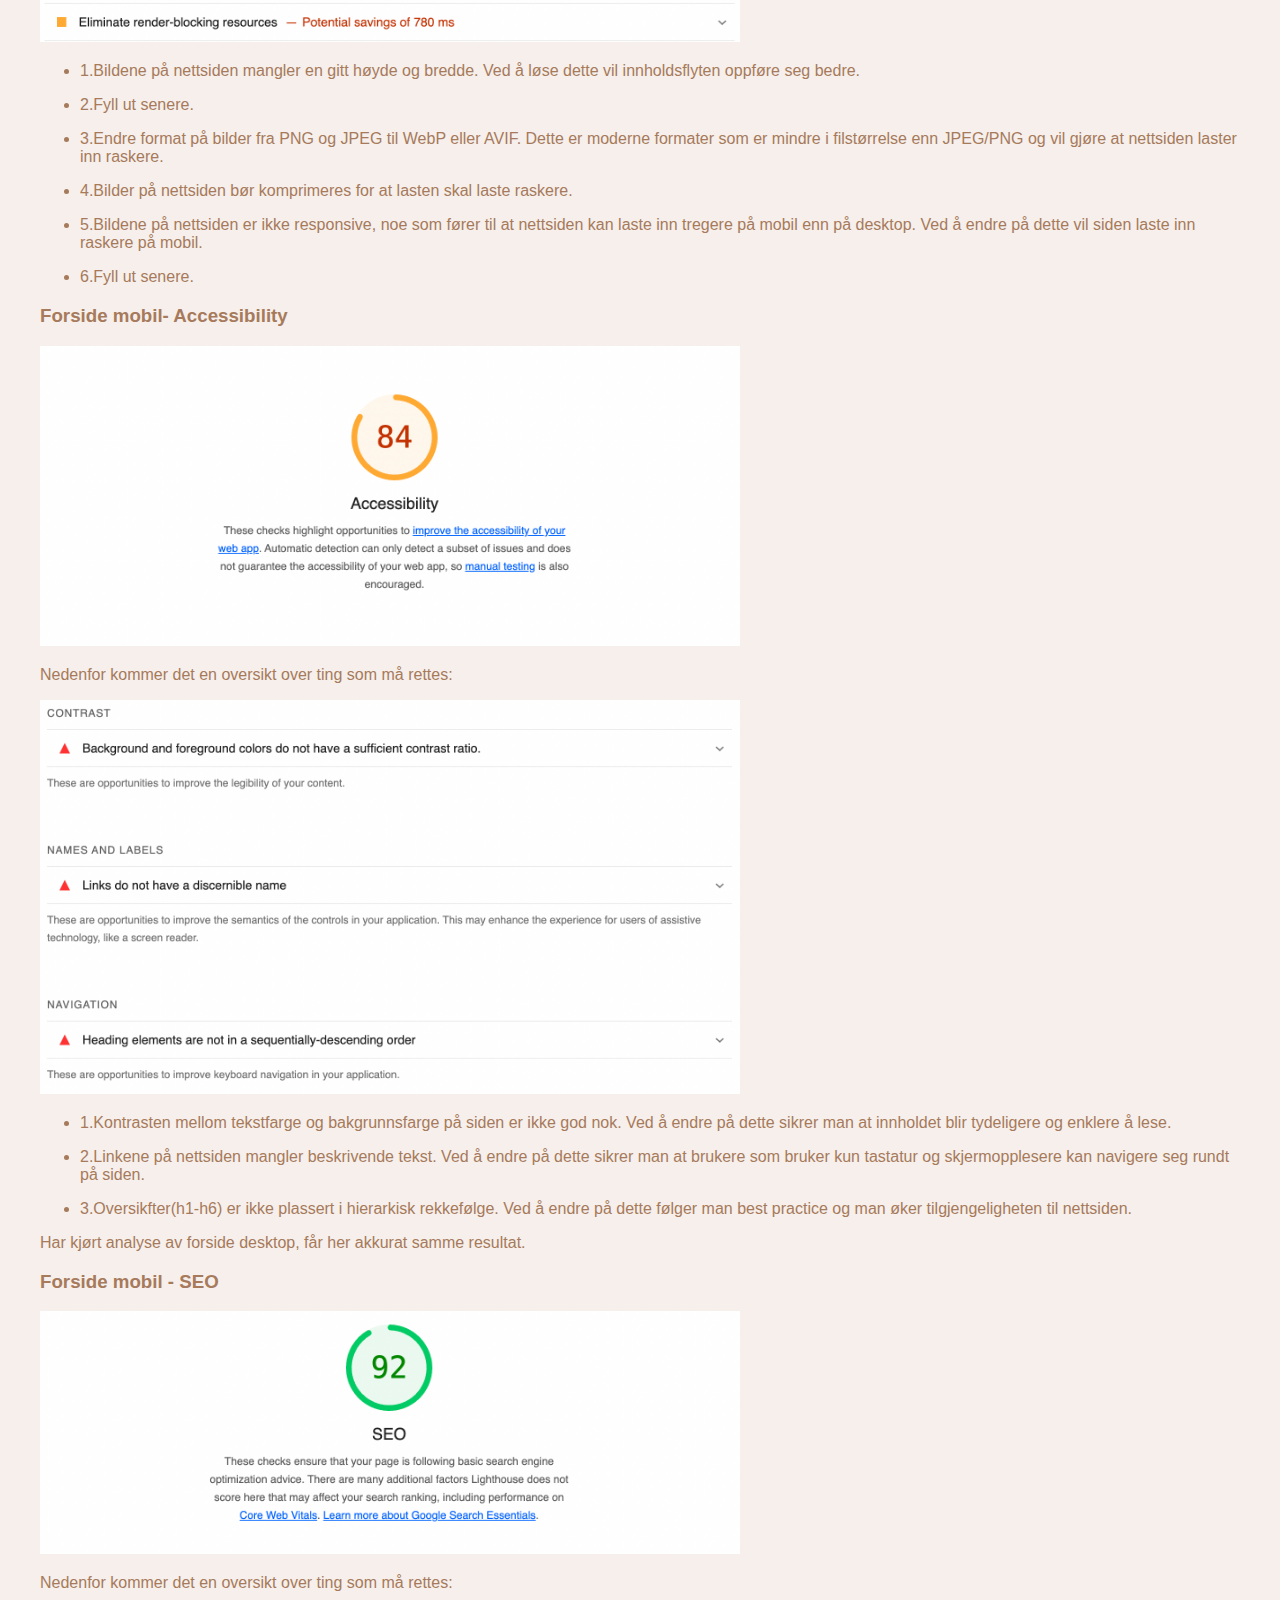
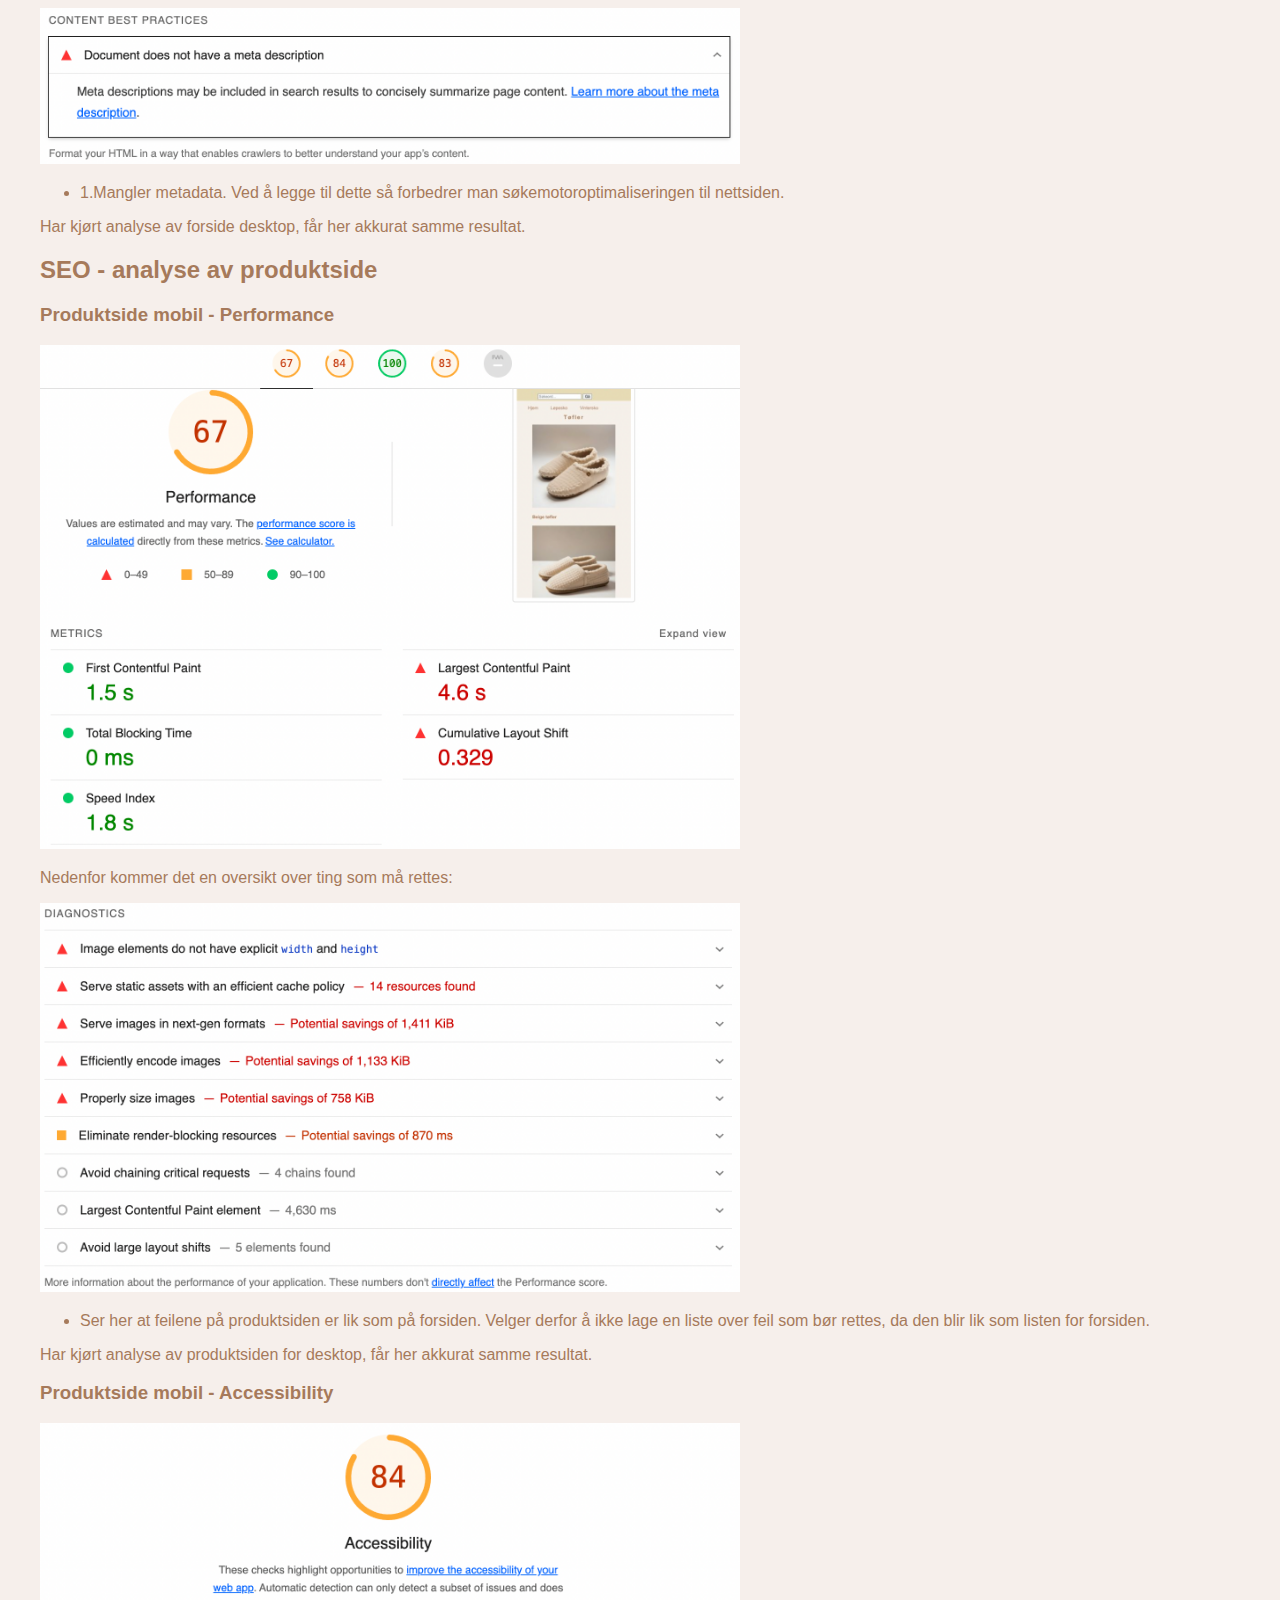
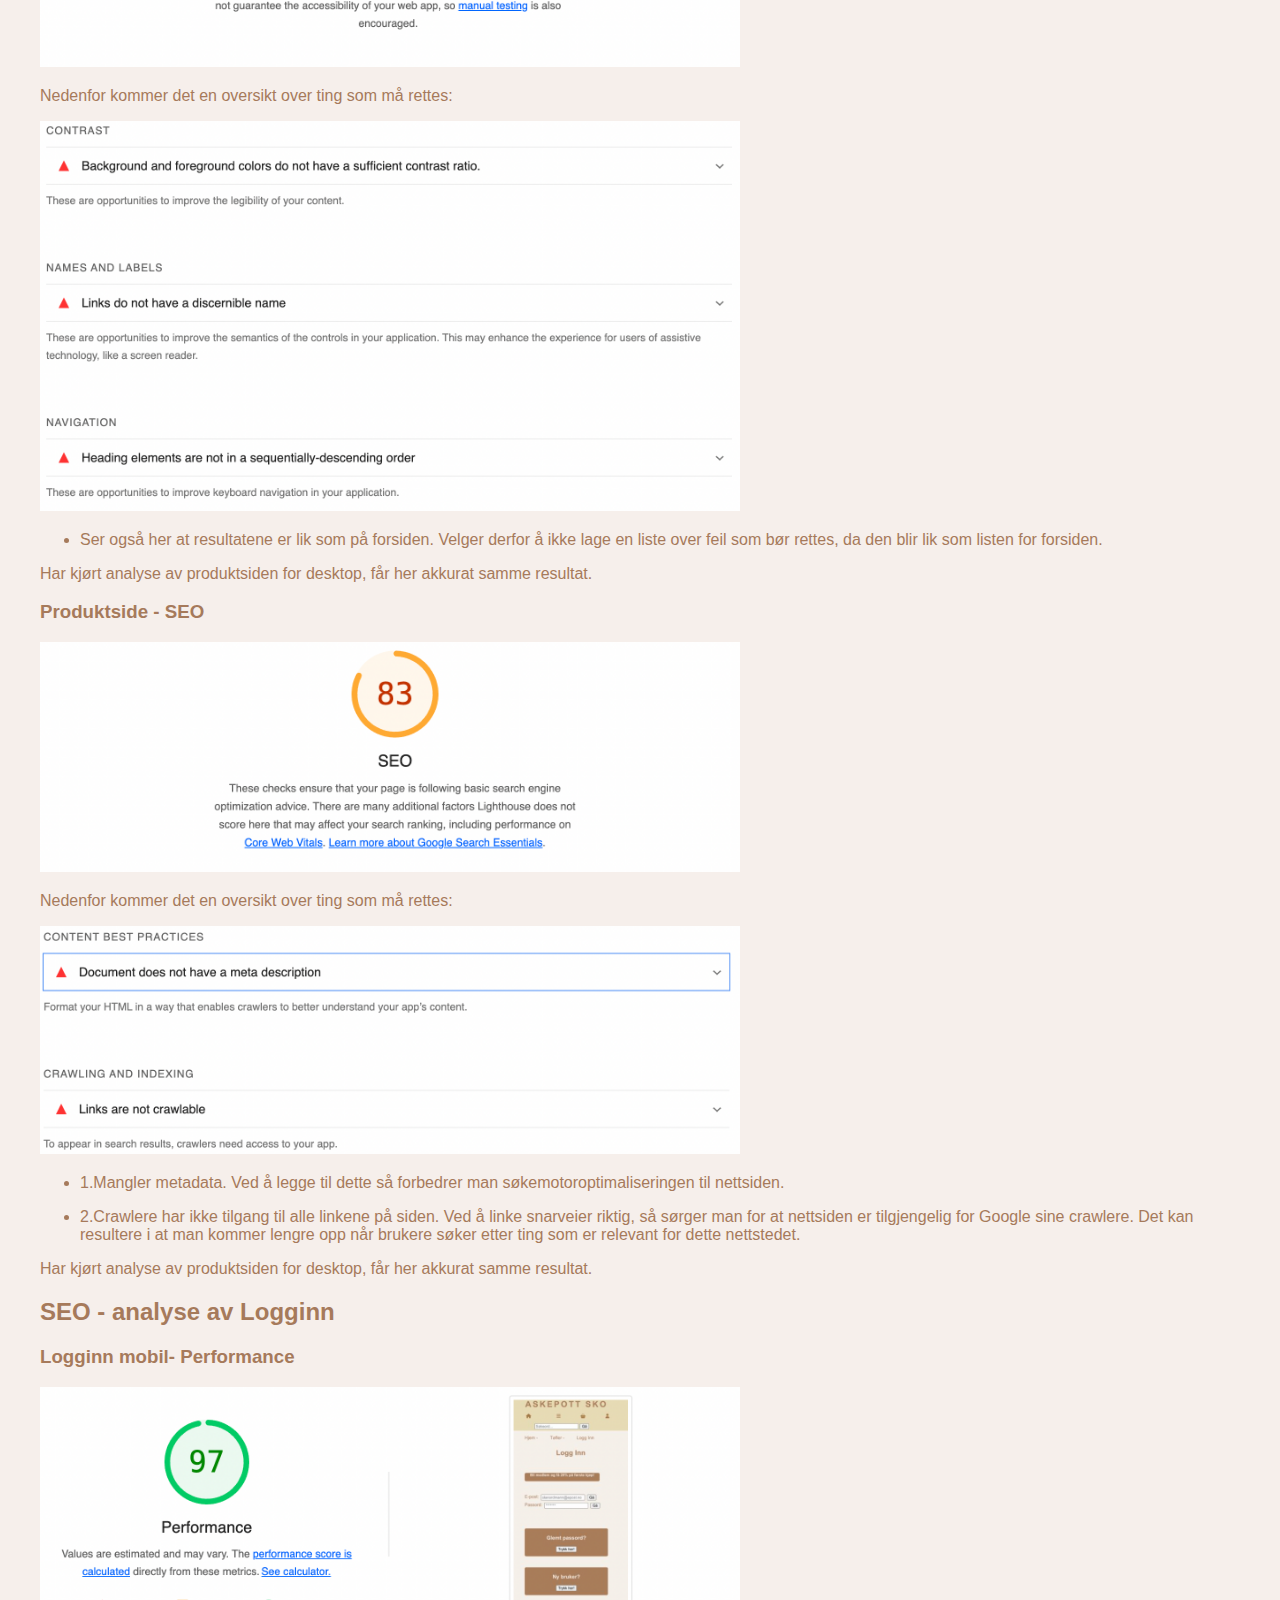
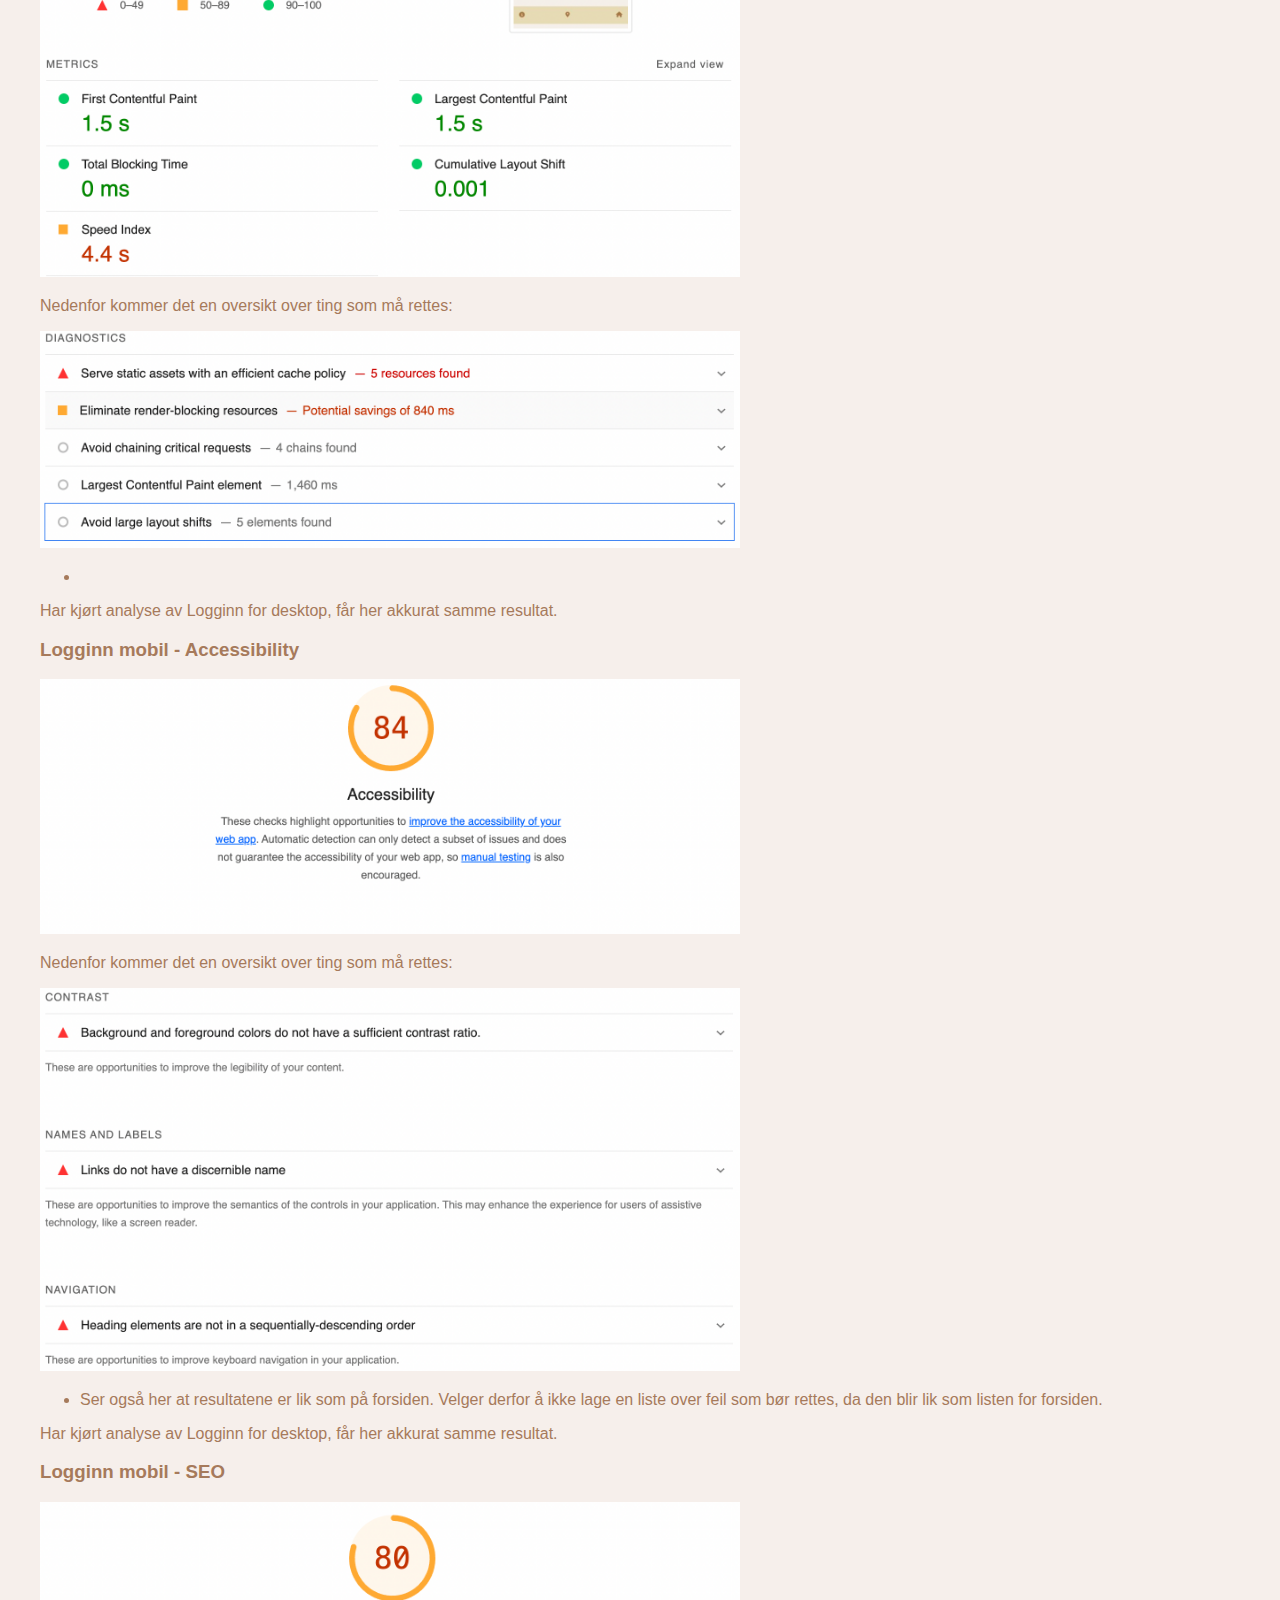
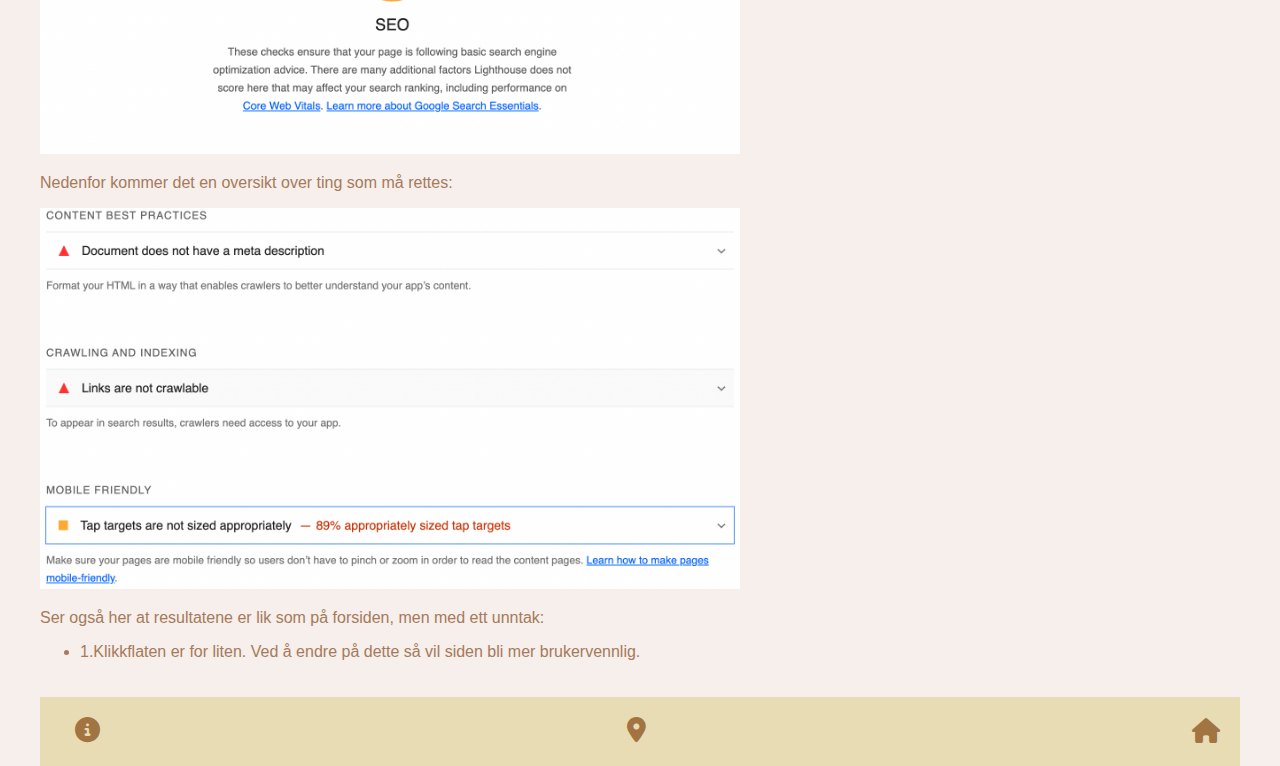
==== commit 36139545: "Fullført lighthouse analyse." ====
--- a/analyse.html
+++ b/analyse.html
@@ -43,11 +43,11 @@
         <section>
             <h2>SEO - analyse av forside</h2>
                 <article class="bilder-seo">
-                    <h3>Forside - Performance</h3>
-                    <img src="img/Skjermbilde 2023-10-28 kl. 17.09.08.png" alt="Skjermbilde av SEO-analyse av forsiden performance">
+                    <h3>Forside mobil- Performance</h3>
+                    <img src="img/Skjermbilde-2023-10-28-kl-17.09.08.png" alt="Skjermbilde av SEO-analyse av forsiden performance">
                     <p>Nedenfor kommer det en oversikt over ting som må rettes:</p>
 
-                    <img src="img/Skjermbilde 2023-10-31 kl. 13.09.04.png" alt="Oversikt over hva som bør forbedres for å øke nettsidens opptreden.">
+                    <img src="img/Skjermbilde-2023-10-31-kl-13.09.04.png" alt="Oversikt over hva som bør forbedres for å øke nettsidens opptreden.">
                 <ul>
                     <li>
                         <p>1.Bildene på nettsiden mangler en gitt høyde og bredde. Ved å løse dette vil innholdsflyten oppføre seg bedre.</p>
@@ -70,10 +70,10 @@
                 </ul>
             </article>
             <article class="bilder-seo">
-                <h3>Forside - Accessibility</h3>
-                <img src="img/Skjermbilde 2023-10-31 kl. 15.06.18.png" alt="Skjermbilde av SEO-analyse av forsiden, accessibility">
-                <p>Nedenfor kommer det en oversikt over ting som må rettes:</p>
-                <img src="img/Skjermbilde 2023-10-31 kl. 15.10.30.png" alt="Oversikt over hva som bør forbedres for å øke tilgjengeligheten til nettsiden.">
+                <h3>Forside mobil- Accessibility</h3>
+                <img src="img/Skjermbilde-2023-10-31-kl-15.06.18.png" alt="Skjermbilde av SEO-analyse av forsiden, accessibility">
+                <p>Nedenfor kommer det en oversikt over ting som må rettes:</p>
+                <img src="img/Skjermbilde-2023-10-31-kl-15.10.30.png" alt="Oversikt over hva som bør forbedres for å øke tilgjengeligheten til nettsiden.">
                 <ul>
                     <li>
                         <p>1.Kontrasten mellom tekstfarge og bakgrunnsfarge på siden er ikke god nok. Ved å endre på dette sikrer man at innholdet blir tydeligere og enklere å lese.</p>
@@ -85,48 +85,52 @@
                         <p>3.Oversikfter(h1-h6) er ikke plassert i hierarkisk rekkefølge. Ved å endre på dette følger man best practice og man øker tilgjengeligheten til nettsiden.</p>
                     </li>
                 </ul>
-            </article>
-            <article class="bilder-seo">
-                <h3>Forside - SEO</h3>
-                <img src="img/Skjermbilde 2023-10-31 kl. 15.44.41.png" alt="Skjermbilde av SEO-analyse av forsiden, SEO">
-                <p>Nedenfor kommer det en oversikt over ting som må rettes:</p>
-                <img src="img/Skjermbilde 2023-10-31 kl. 15.50.53.png" alt="Oversikt over hva som bør forbedres for å øke SEO på nettsiden.">
+                <p>Har kjørt analyse av forside desktop, får her akkurat samme resultat.</p>
+            </article>
+            <article class="bilder-seo">
+                <h3>Forside mobil - SEO</h3>
+                <img src="img/Skjermbilde-2023-10-31-kl-15.44.41.png" alt="Skjermbilde av SEO-analyse av forsiden, SEO">
+                <p>Nedenfor kommer det en oversikt over ting som må rettes:</p>
+                <img src="img/Skjermbilde-2023-10-31-kl-15.50.53.png" alt="Oversikt over hva som bør forbedres for å øke SEO på nettsiden.">
                 <ul>
                     <li>
                         <p>1.Mangler metadata. Ved å legge til dette så forbedrer man søkemotoroptimaliseringen til nettsiden.</p>
                     </li>
                 </ul>
+                <p>Har kjørt analyse av forside desktop, får her akkurat samme resultat.</p>
             </article>
         </section>
         <section>
             <h2>SEO - analyse av produktside</h2>
             <article class="bilder-seo"> 
-                <h3>Produktside - Performance</h3> 
-                <img src="img/Skjermbilde 2023-10-31 kl. 20.18.14.png" alt="Skjermbilde av SEO-analyse av produktsiden, performance">
-                <p>Nedenfor kommer det en oversikt over ting som må rettes:</p>
-                <img src="img/Skjermbilde 2023-10-31 kl. 20.22.05.png" alt="Oversikt over hva som bør forbedres for å forbedre nettsidens opptreden.">
-                <ul>
-                    <li>
-                        <p>Ser her at resultatene av analysen på produktsiden er lik som på forsiden. Velger derfor å ikke lage en liste over feil som bør rettes, da den blir lik som listen for forsiden.</p>
-                    </li>
-                </ul>
-            </article>
-            <article class="bilder-seo">
-                <h3>Produktside - Accessibility</h3>
-                <img src="img/Skjermbilde 2023-10-31 kl. 20.29.21.png" alt="Skjermbilde av SEO-analyse av produktsiden, accessibility">
-                <p>Nedenfor kommer det en oversikt over ting som må rettes:</p>
-                <img src="img/Skjermbilde 2023-10-31 kl. 20.32.29.png" alt="Oversikt over hva som bør forbedres for å øke tilgjengeligheten til nettsiden.">
+                <h3>Produktside mobil - Performance</h3> 
+                <img src="img/Skjermbilde-2023-10-31-kl-20.18.14.png" alt="Skjermbilde av SEO-analyse av produktsiden, performance">
+                <p>Nedenfor kommer det en oversikt over ting som må rettes:</p>
+                <img src="img/Skjermbilde-2023-10-31-kl-20.22.05.png" alt="Oversikt over hva som bør forbedres for å forbedre nettsidens opptreden.">
+                <ul>
+                    <li>
+                        <p>Ser her at feilene på produktsiden er lik som på forsiden. Velger derfor å ikke lage en liste over feil som bør rettes, da den blir lik som listen for forsiden.</p>
+                    </li>
+                </ul>
+                <p>Har kjørt analyse av produktsiden for desktop, får her akkurat samme resultat.</p>
+            </article>
+            <article class="bilder-seo">
+                <h3>Produktside mobil - Accessibility</h3>
+                <img src="img/Skjermbilde-2023-10-31-kl-20.29.21.png" alt="Skjermbilde av SEO-analyse av produktsiden, accessibility">
+                <p>Nedenfor kommer det en oversikt over ting som må rettes:</p>
+                <img src="img/Skjermbilde-2023-10-31-kl-20.32.29.png" alt="Oversikt over hva som bør forbedres for å øke tilgjengeligheten til nettsiden.">
                 <ul>
                     <li>
                         <p>Ser også her at resultatene er lik som på forsiden. Velger derfor å ikke lage en liste over feil som bør rettes, da den blir lik som listen for forsiden.</p>
                     </li>
                 </ul>
+                <p>Har kjørt analyse av produktsiden for desktop, får her akkurat samme resultat.</p>
             </article>
             <article class="bilder-seo">
                 <h3>Produktside - SEO</h3>
-                <img src="img/Skjermbilde 2023-10-31 kl. 20.40.25.png" alt="Skjermbilde av SEO-analyse av produktsiden, SEO">
-                <p>Nedenfor kommer det en oversikt over ting som må rettes:</p>
-                <img src="img/Skjermbilde 2023-10-31 kl. 20.42.59.png" alt="Oversikt over hva som bør forbedres for å øke SEO på nettsiden.">
+                <img src="img/Skjermbilde-2023-10-31-kl-20.40.25.png" alt="Skjermbilde av SEO-analyse av produktsiden, SEO">
+                <p>Nedenfor kommer det en oversikt over ting som må rettes:</p>
+                <img src="img/Skjermbilde-2023-10-31-kl-20.42.59.png" alt="Oversikt over hva som bør forbedres for å øke SEO på nettsiden.">
                 <ul>
                     <li>
                         <p>1.Mangler metadata. Ved å legge til dette så forbedrer man søkemotoroptimaliseringen til nettsiden.</p>
@@ -135,24 +139,47 @@
                         <p>2.Crawlere har ikke tilgang til alle linkene på siden. Ved å linke snarveier riktig, så sørger man for at nettsiden er tilgjengelig for Google sine crawlere. Det kan resultere i at man kommer lengre opp når brukere søker etter ting som er relevant for dette nettstedet.  </p>
                     </li>
                 </ul>
-            </article>
-        </section>
-        <section>
-            <h2>SEO - analyse av Logginn-side</h2>
-            <article class="bilder-seo">
-                <h3>Logginn - Performance</h3>
-                <img src="img/Skjermbilde 2023-10-31 kl. 21.27.22.png" alt="Skjermbilde av SEO-analyse av Logginn-siden, performance">
-                <p>Nedenfor kommer det en oversikt over ting som må rettes:</p>
-                <img src="img/Skjermbilde 2023-10-31 kl. 21.30.09.png" alt="Oversikt over hva som bør forbedres for å forbedre nettsidens opptreden.">
+                <p>Har kjørt analyse av produktsiden for desktop, får her akkurat samme resultat.</p>
+            </article>
+        </section>
+        <section>
+            <h2>SEO - analyse av Logginn</h2>
+            <article class="bilder-seo">
+                <h3>Logginn mobil- Performance</h3>
+                <img src="img/Skjermbilde-2023-10-31-kl-21.27.22.png" alt="Skjermbilde av SEO-analyse av Logginn-siden, performance">
+                <p>Nedenfor kommer det en oversikt over ting som må rettes:</p>
+                <img src="img/Skjermbilde-2023-10-31-kl-21.30.09.png" alt="Oversikt over hva som bør forbedres for å forbedre nettsidens opptreden.">
                 <ul>
                     <li>
                         <p></p>
                     </li>
                 </ul>
-
-
-            </article>
-
+                <p>Har kjørt analyse av Logginn for desktop, får her akkurat samme resultat.</p>
+            </article>
+            <article class="bilder-seo">
+                <h3>Logginn mobil - Accessibility</h3>
+                <img src="img/Skjermbilde-2023-11-01-kl-12.36.34.png" alt="Skjermbilde av SEO-analyse av Logginn-siden, accessibility.">
+                <p>Nedenfor kommer det en oversikt over ting som må rettes:</p>
+                <img src="img/Skjermbilde-2023-11-01-kl-12.38.31.png" alt="Oversikt over hva som bør forbedres for å forbedre nettsidens opptreden.">
+                <ul>
+                    <li>
+                        <p>Ser også her at resultatene er lik som på forsiden. Velger derfor å ikke lage en liste over feil som bør rettes, da den blir lik som listen for forsiden.</p>
+                    </li>
+                </ul>
+                <p>Har kjørt analyse av Logginn for desktop, får her akkurat samme resultat.</p>
+            </article>
+            <article class="bilder-seo">
+                <h3>Logginn mobil - SEO</h3>
+                <img src="img/Skjermbilde-2023-11-01-kl-12.43.32.png" alt="Skjermbilde av SEO-analyse av Logginn-siden, SEO.">
+                <p>Nedenfor kommer det en oversikt over ting som må rettes:</p>
+                <img src="img/Skjermbilde-2023-11-01-kl-12.45.34.png" alt="Oversikt over hva som bør forbedres for å forbedre nettsidens opptreden.">
+                <p>Ser også her at resultatene er lik som på forsiden, men med ett unntak:</p>
+                <ul>
+                    <li>
+                        <p>1.Klikkflaten er for liten. Ved å endre på dette så vil siden bli mer brukervennlig.</p>
+                    </li>
+                </ul>
+            </article>
         </section>
 
 
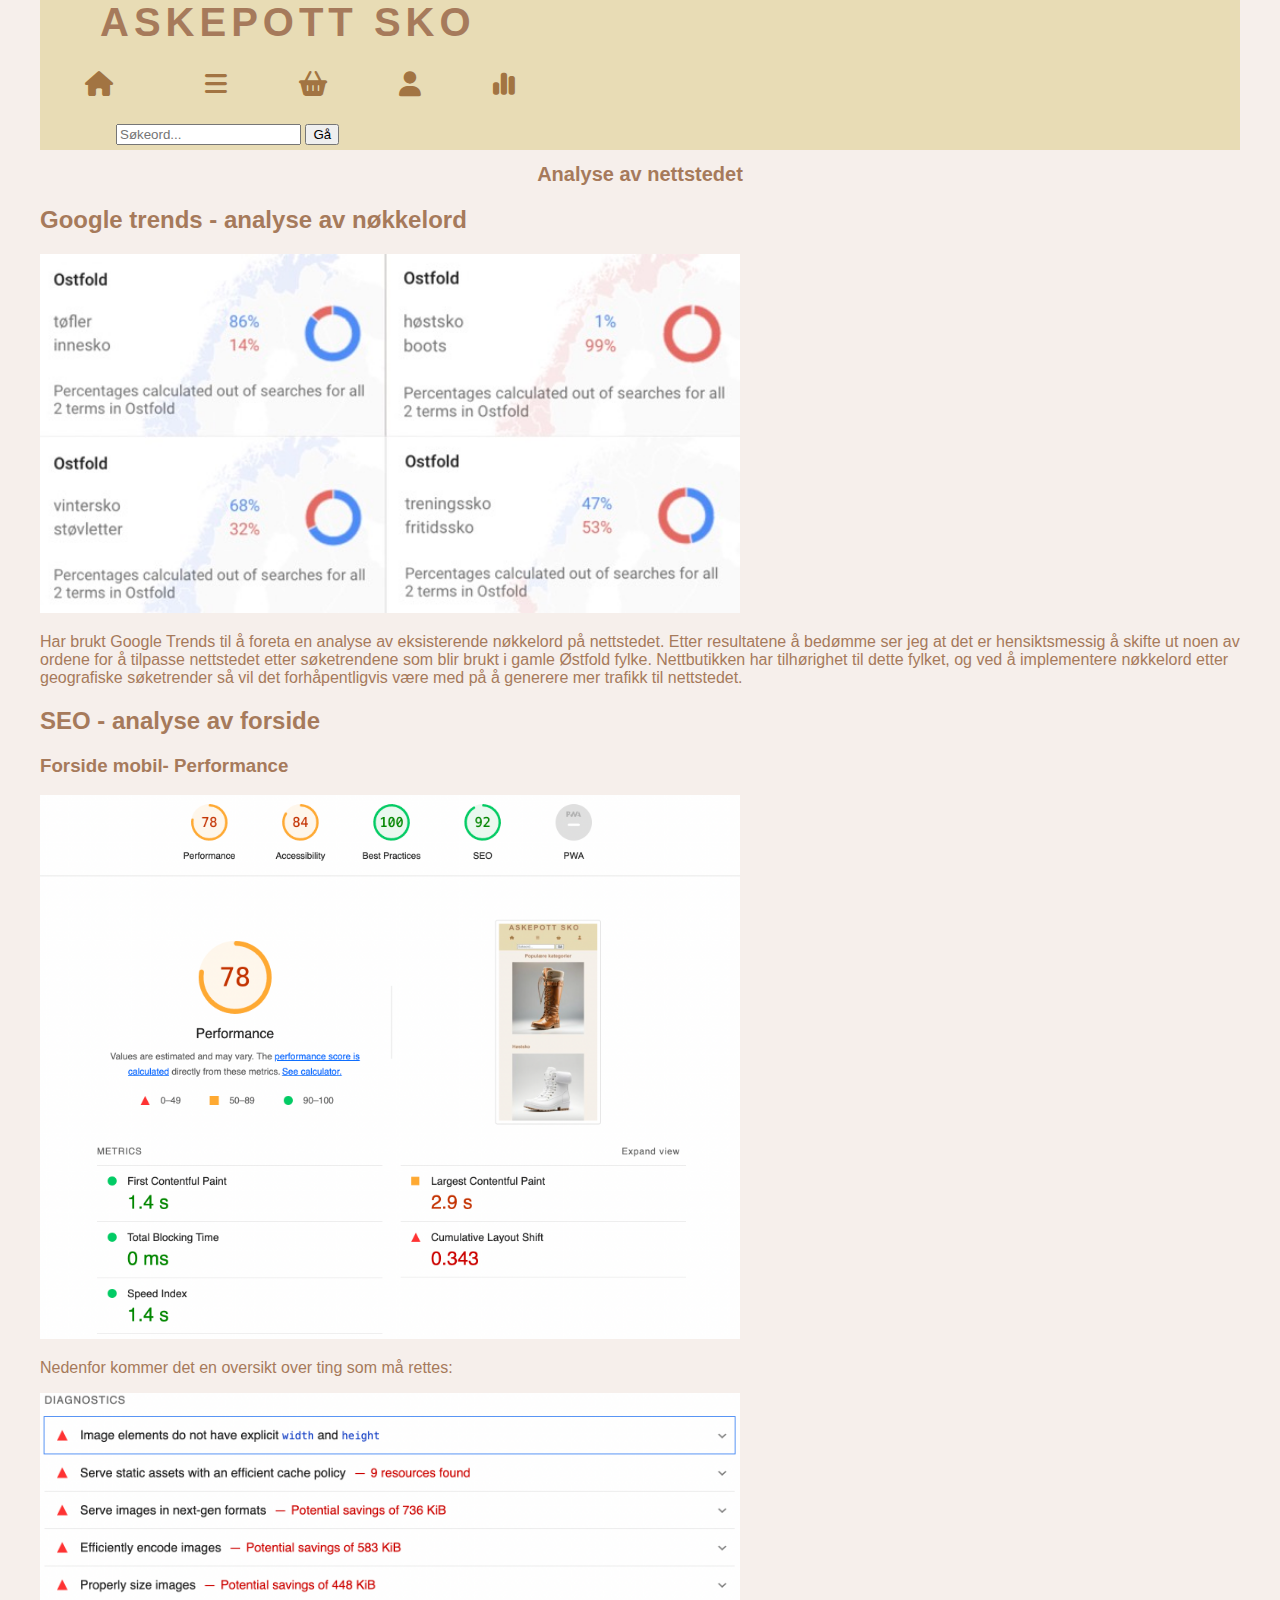
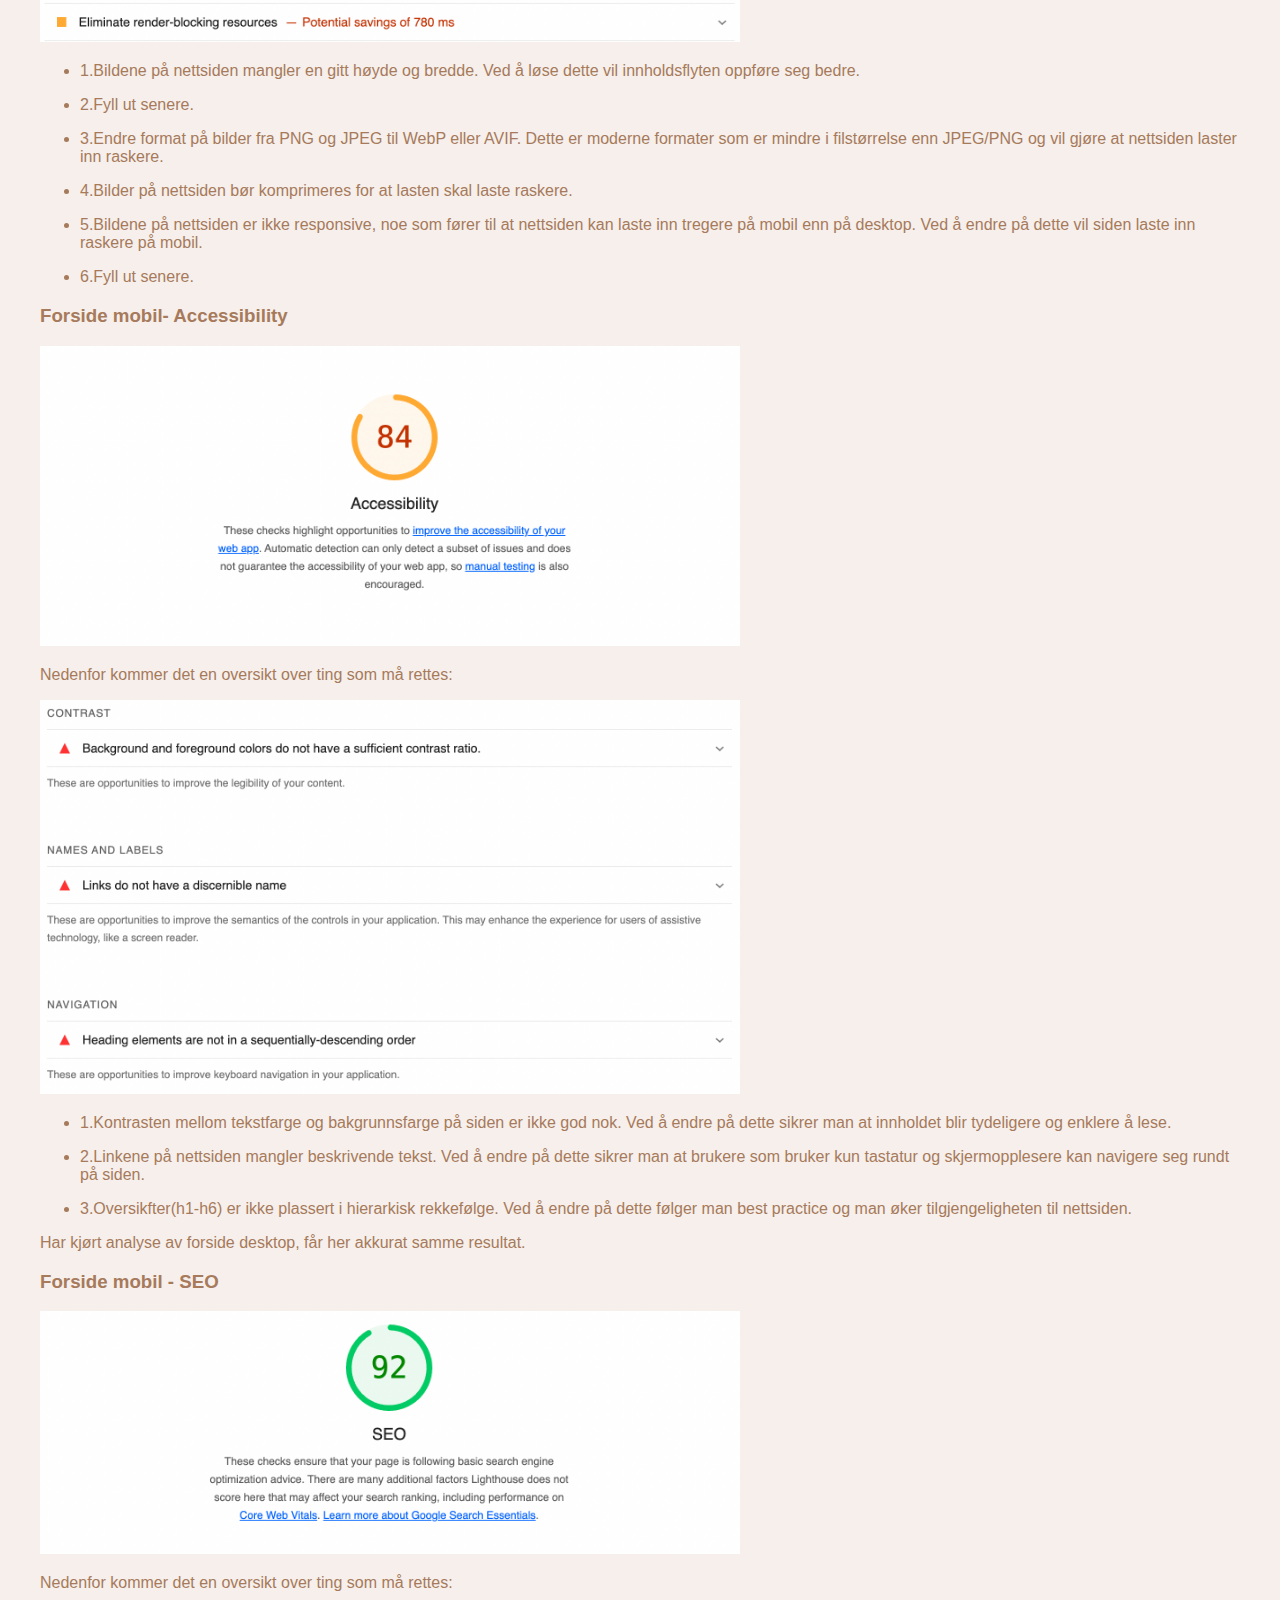
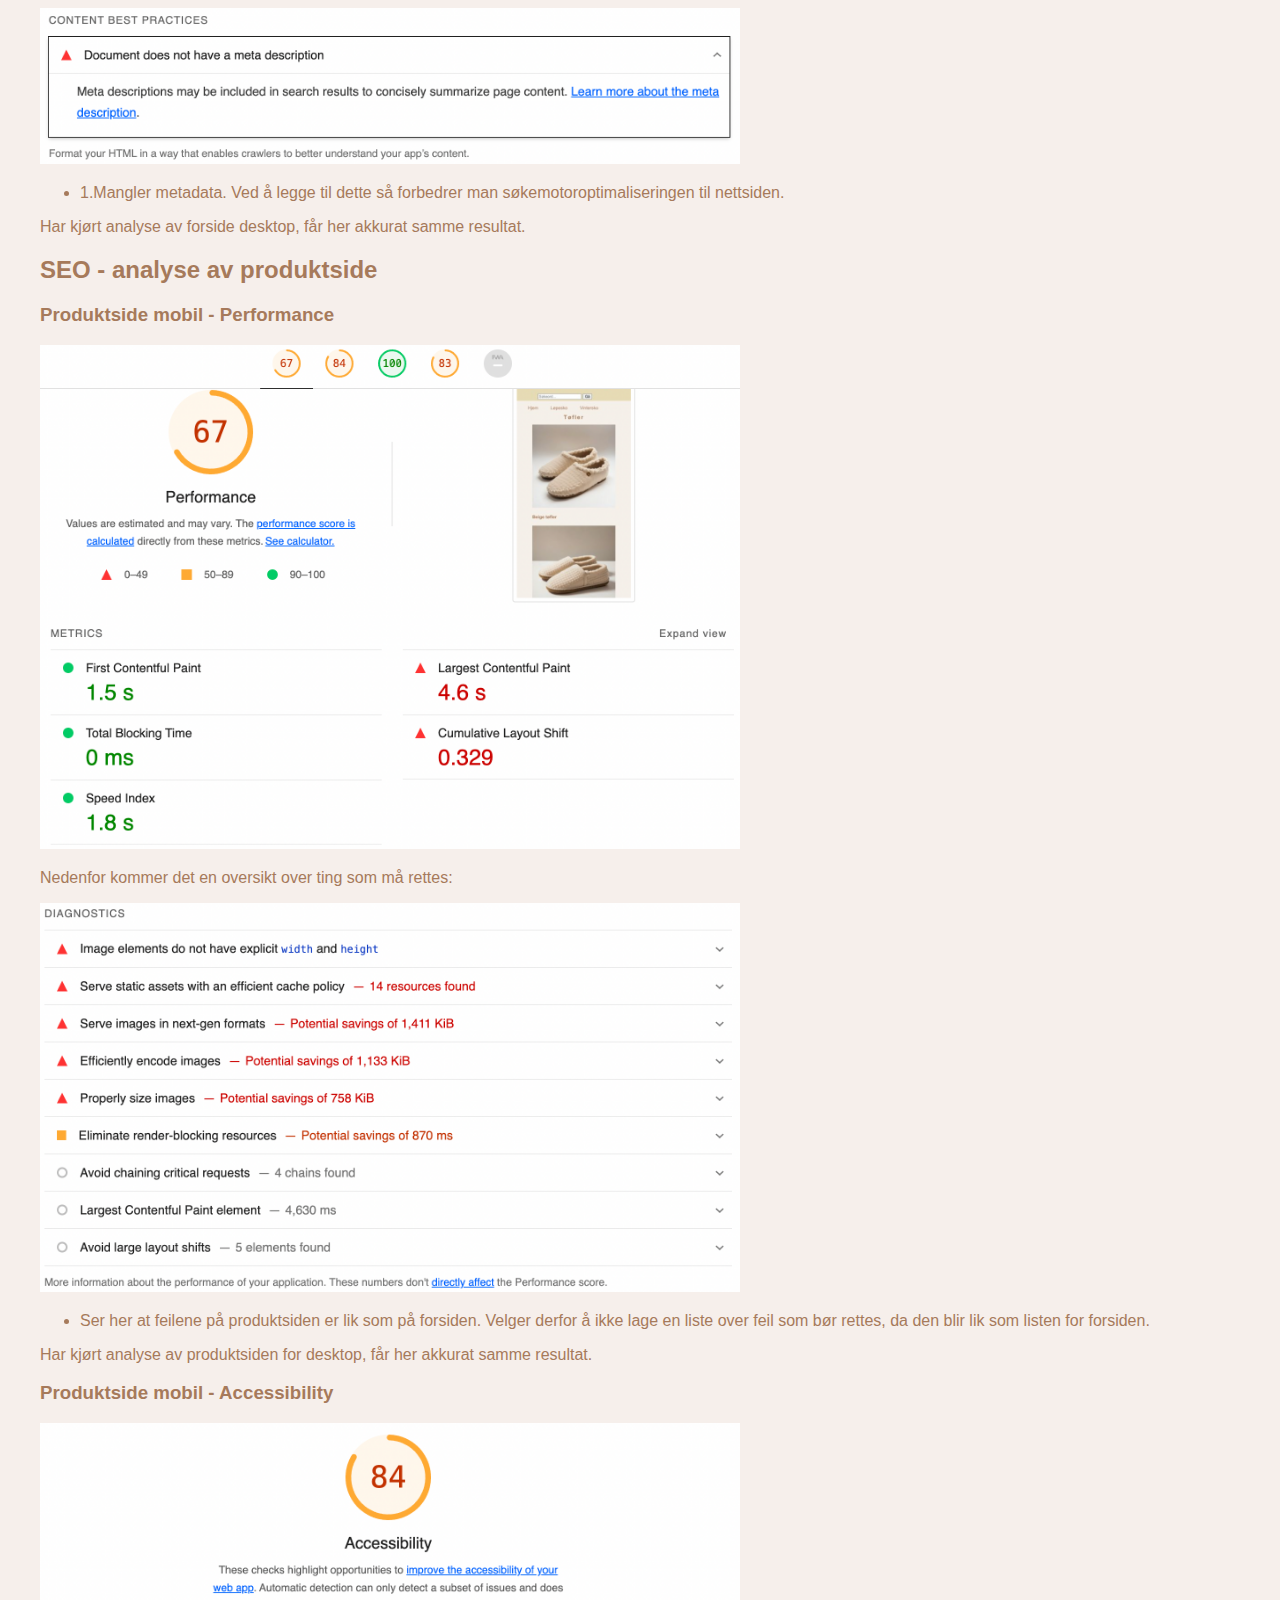
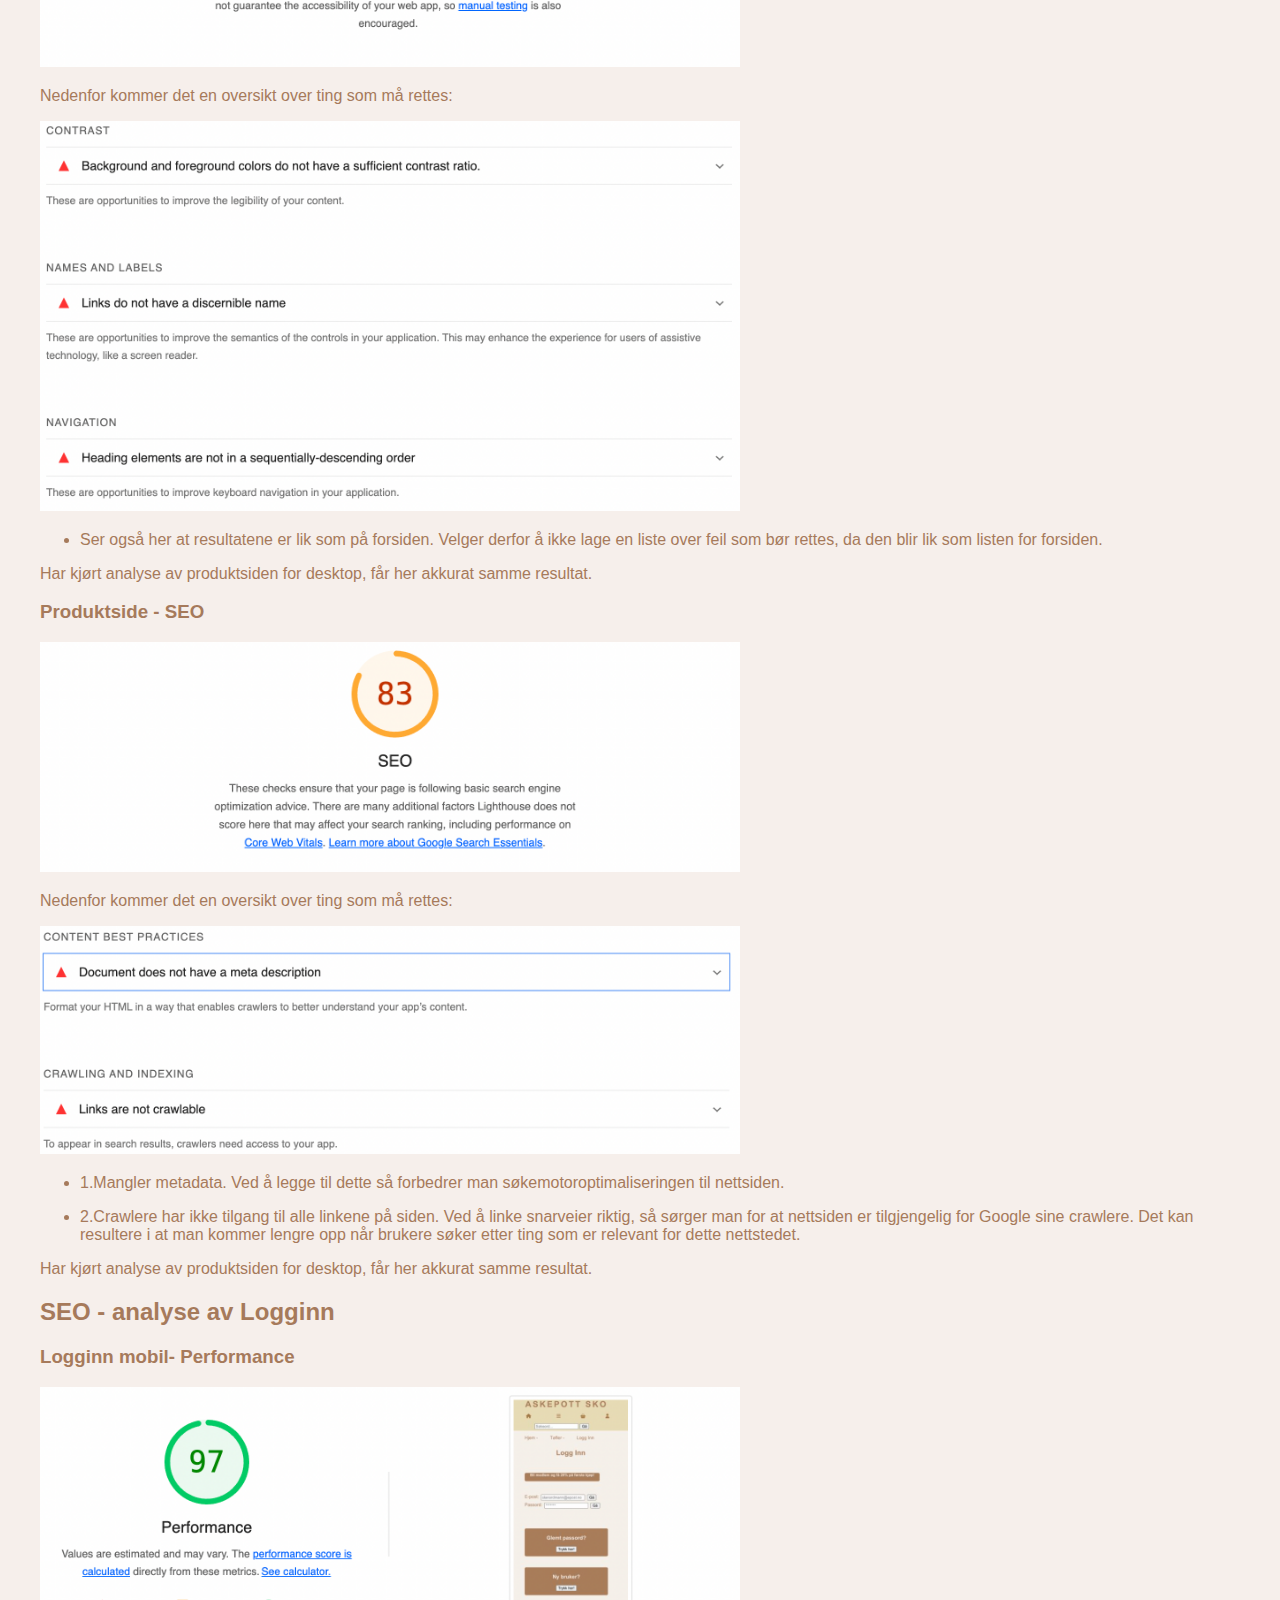
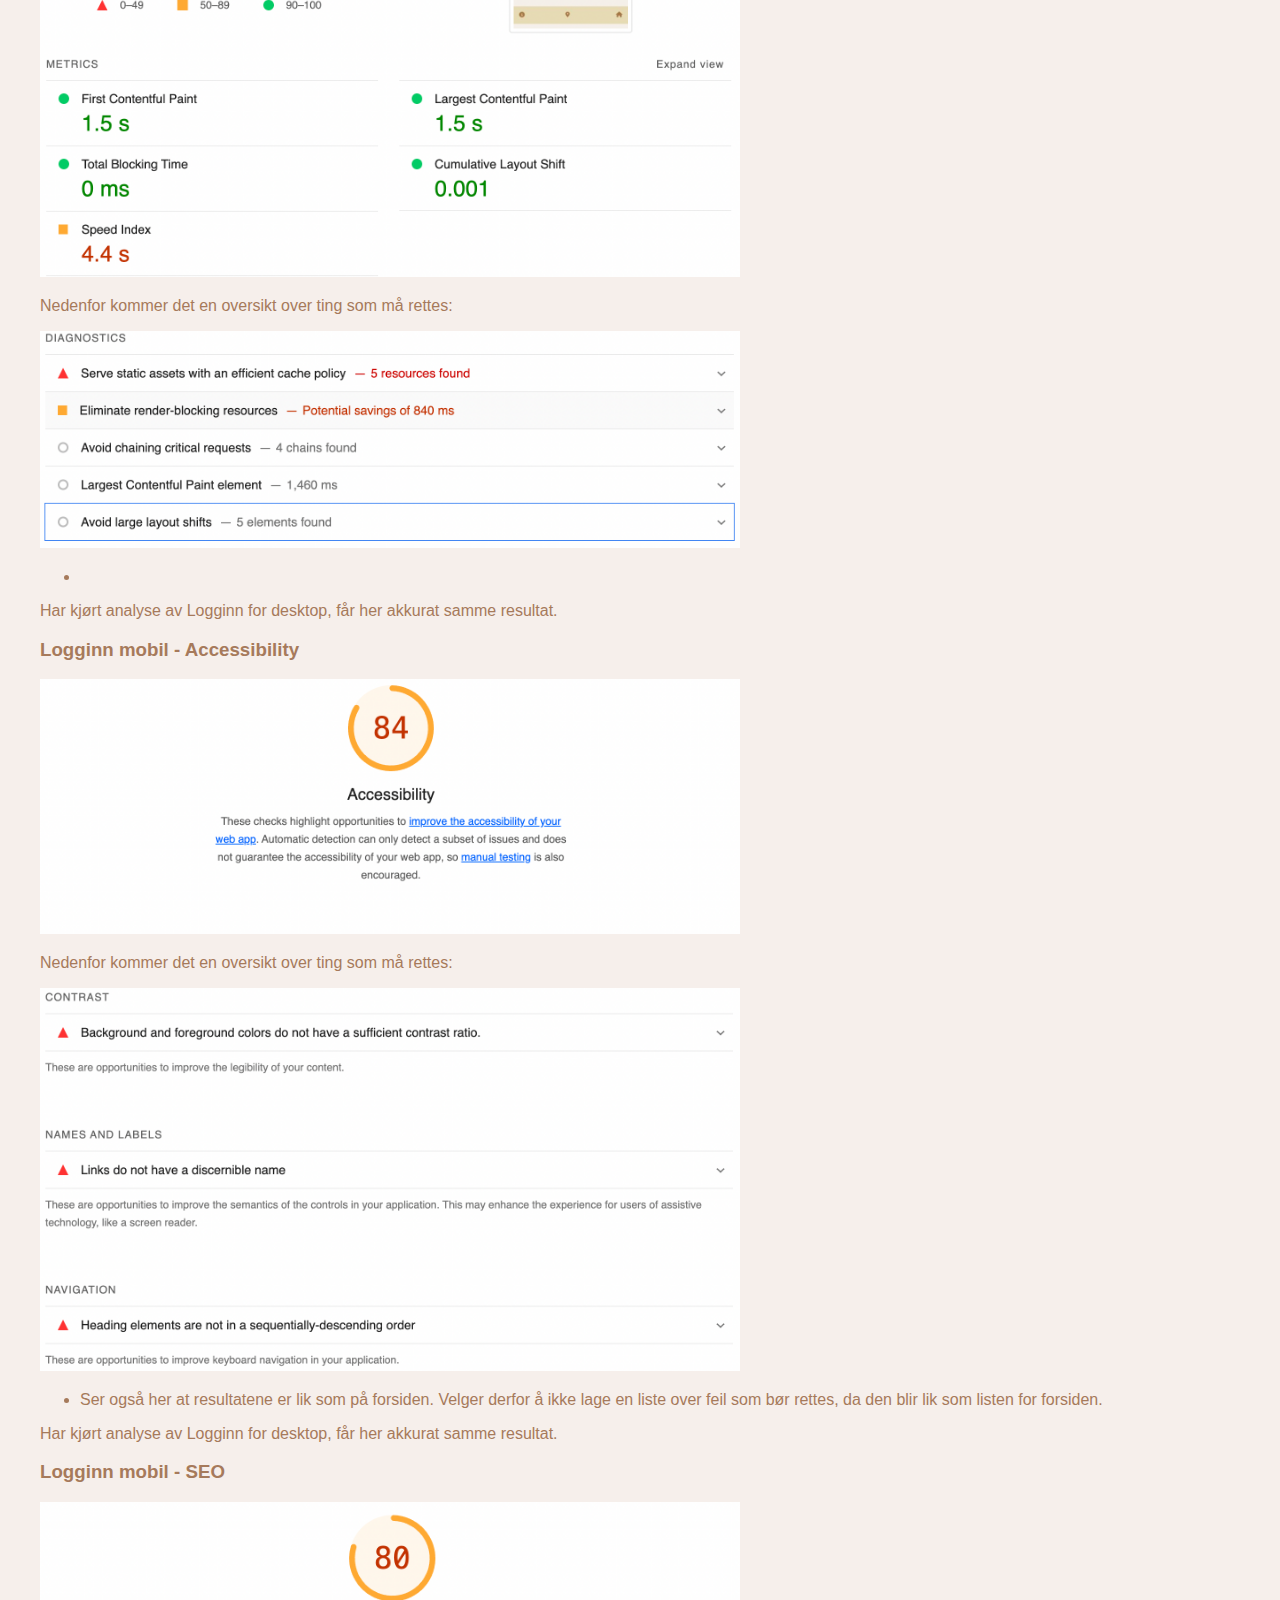
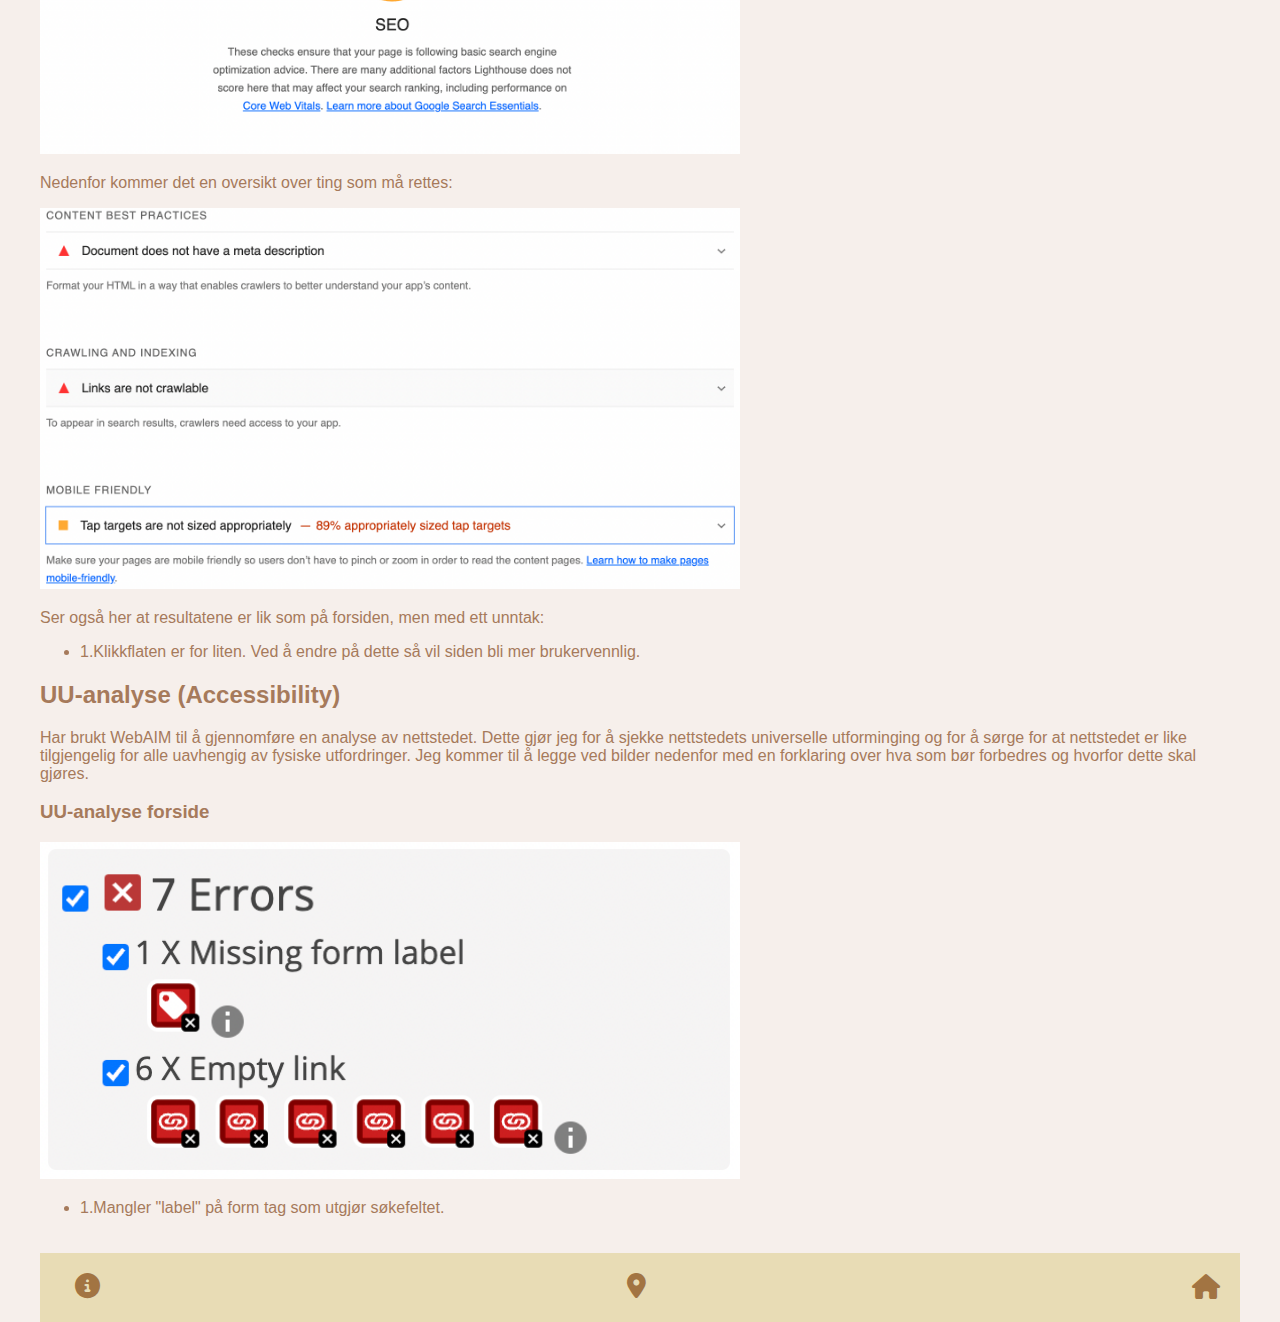
==== commit a0731d19: "Lagd seksjon for WebAIM" ====
--- a/analyse.html
+++ b/analyse.html
@@ -181,6 +181,20 @@
                 </ul>
             </article>
         </section>
+        <section>
+            <h2>UU-analyse (Accessibility)</h2>
+            <p>Har brukt WebAIM til å gjennomføre en analyse av nettstedet. Dette gjør jeg for å sjekke nettstedets universelle utforminging og for å sørge for at nettstedet er like tilgjengelig for alle uavhengig av fysiske utfordringer. Jeg kommer til å legge ved bilder nedenfor med en forklaring over hva som bør forbedres og hvorfor dette skal gjøres.</p>
+            <articlec class="bilder-seo">
+                <h3>UU-analyse forside</h3>
+                <img src="img/Skjermbilde-2023-11-01-kl-13.49.23.png" alt="Liste over 7 error som er funnet på siden. Tomme linker og mangler lable-attribut.">
+                <ul>
+                    <li>
+                        <p>1.Mangler "label" på form tag som utgjør søkefeltet.</p>
+                    </li>
+                </ul>
+                
+            </article>
+        </section>
 
 
 
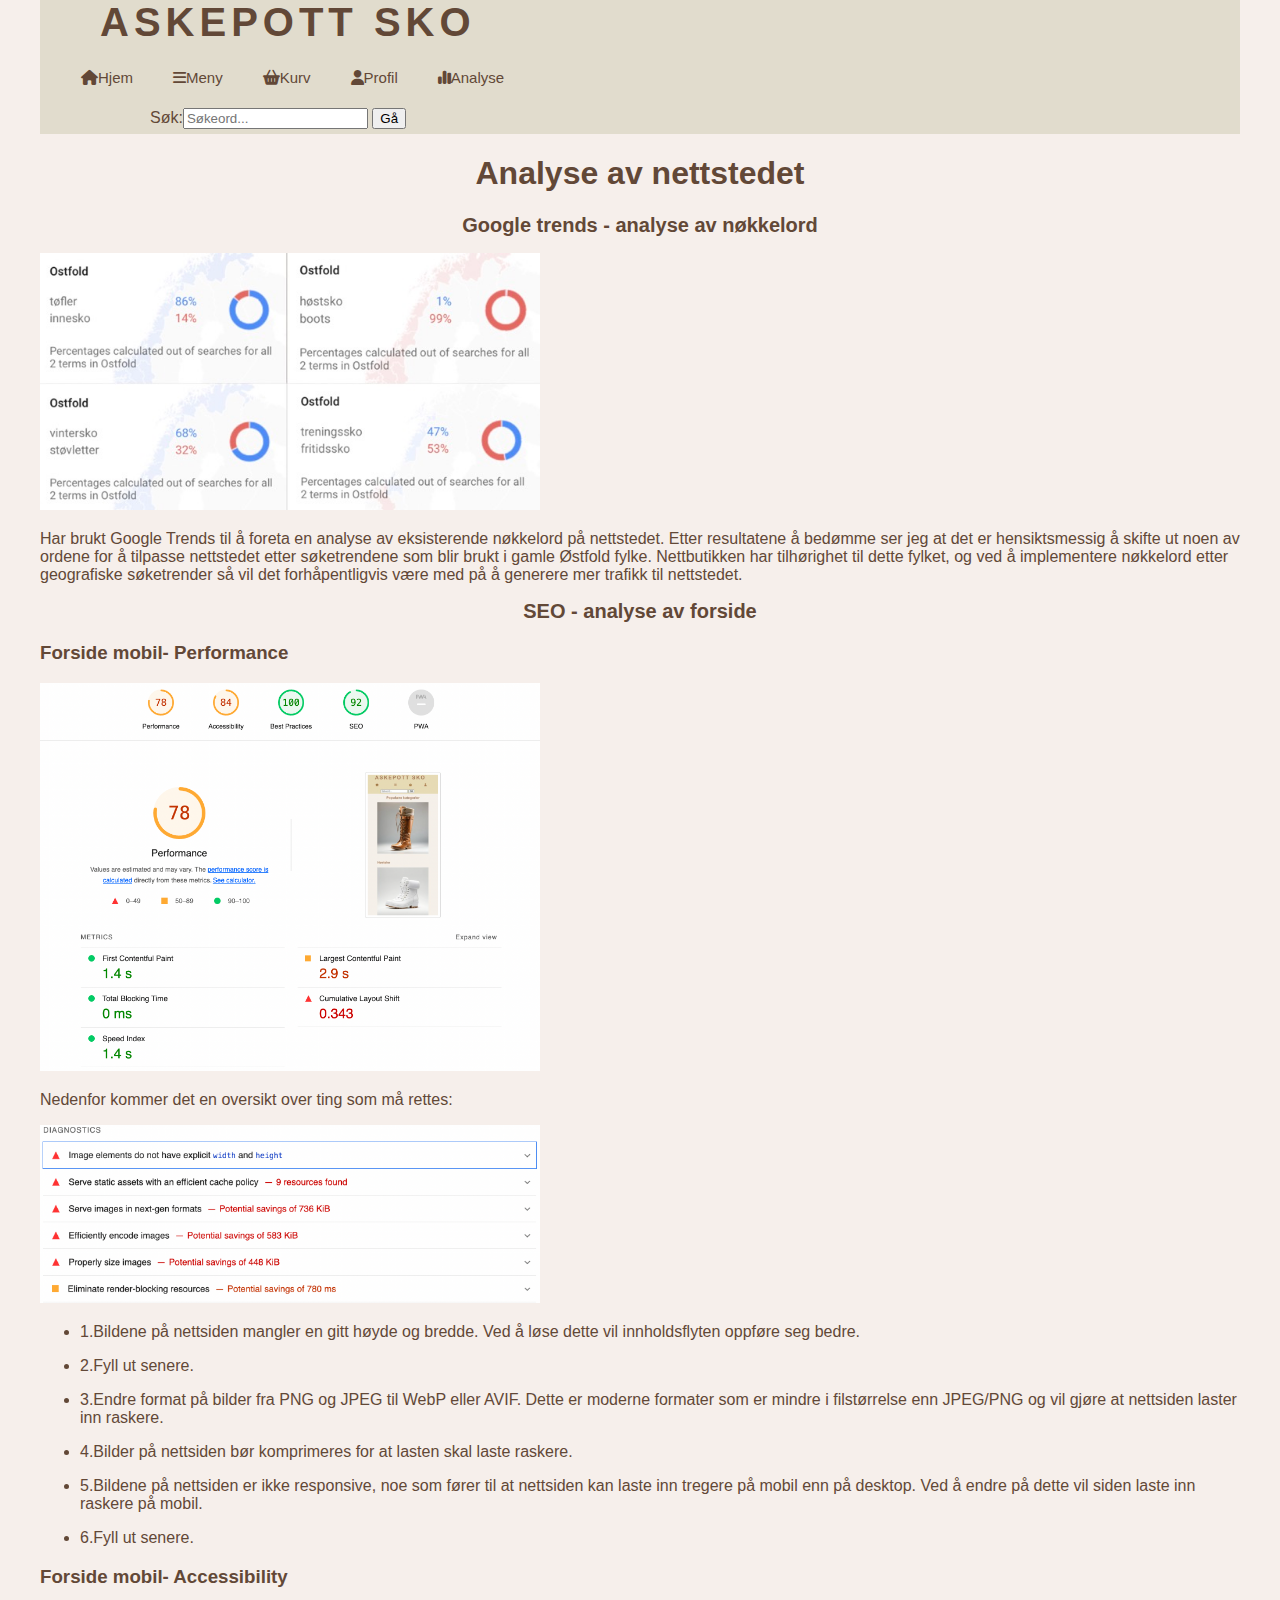
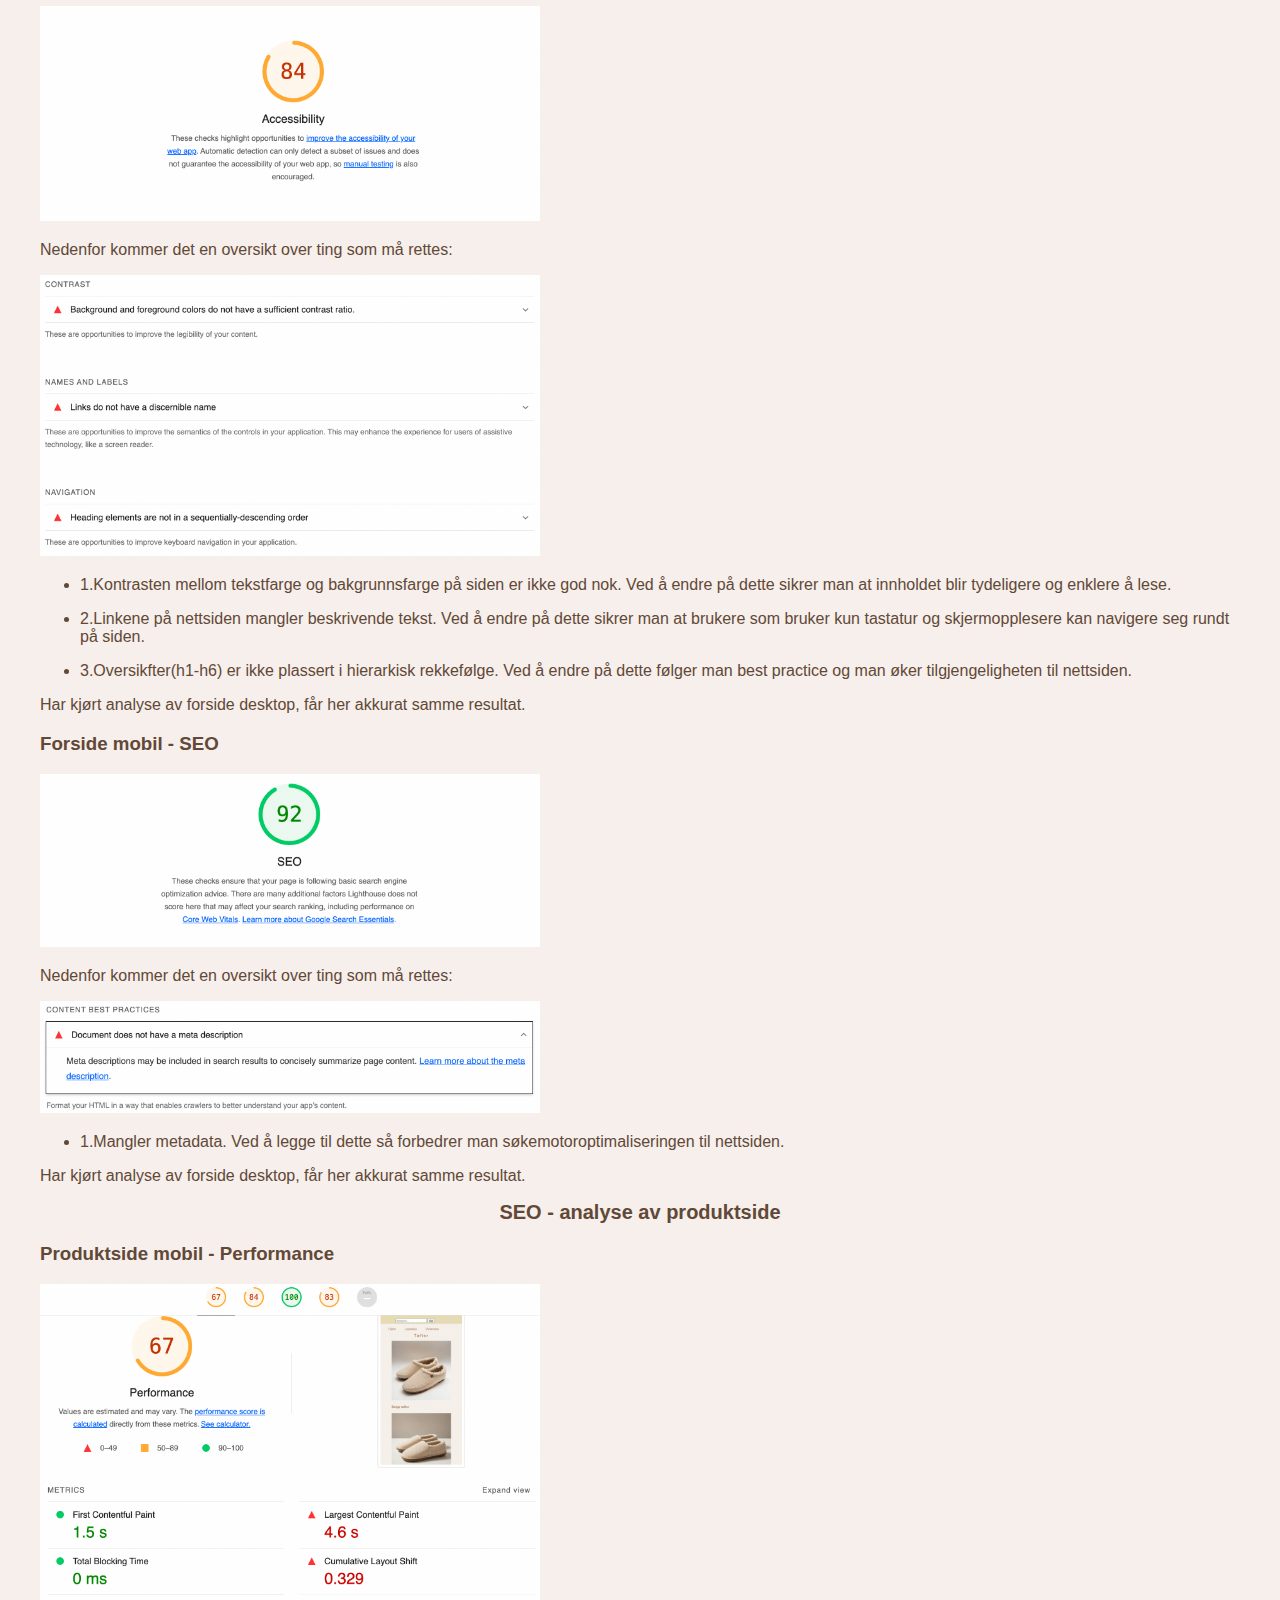
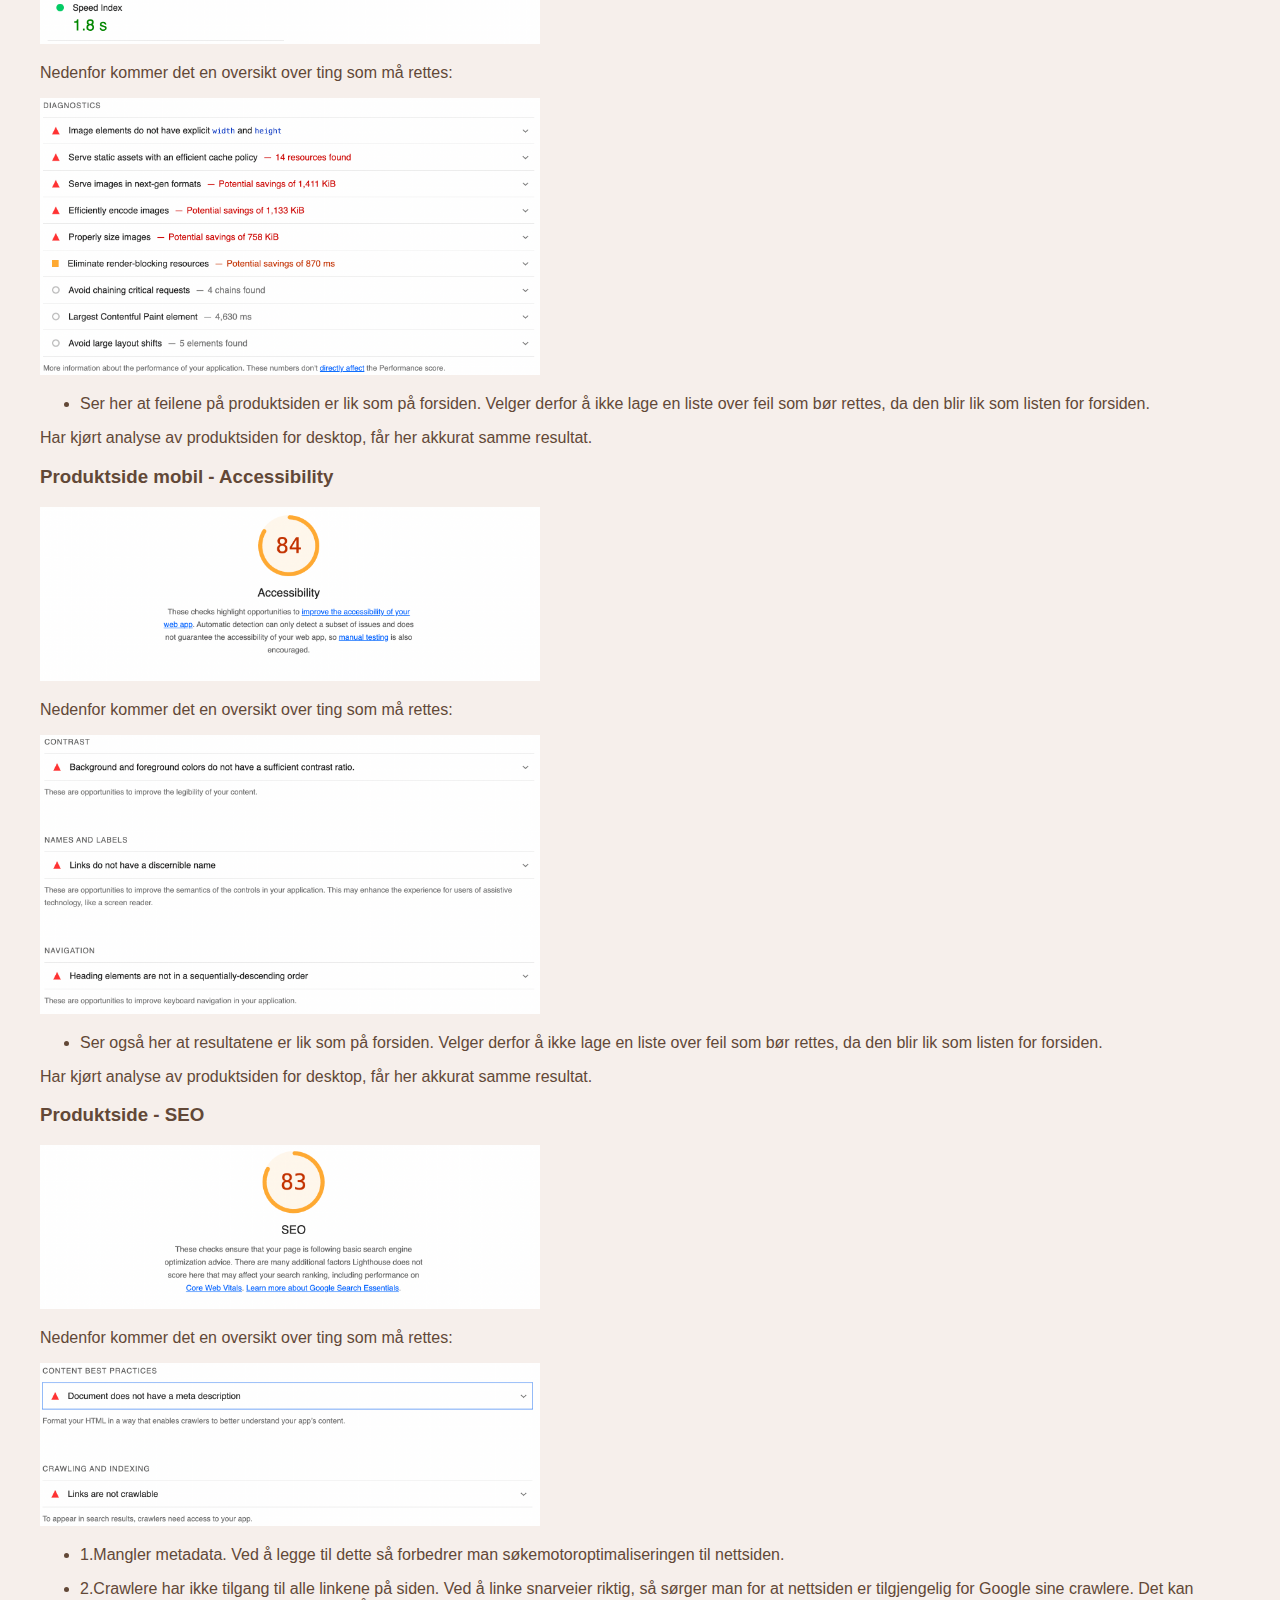
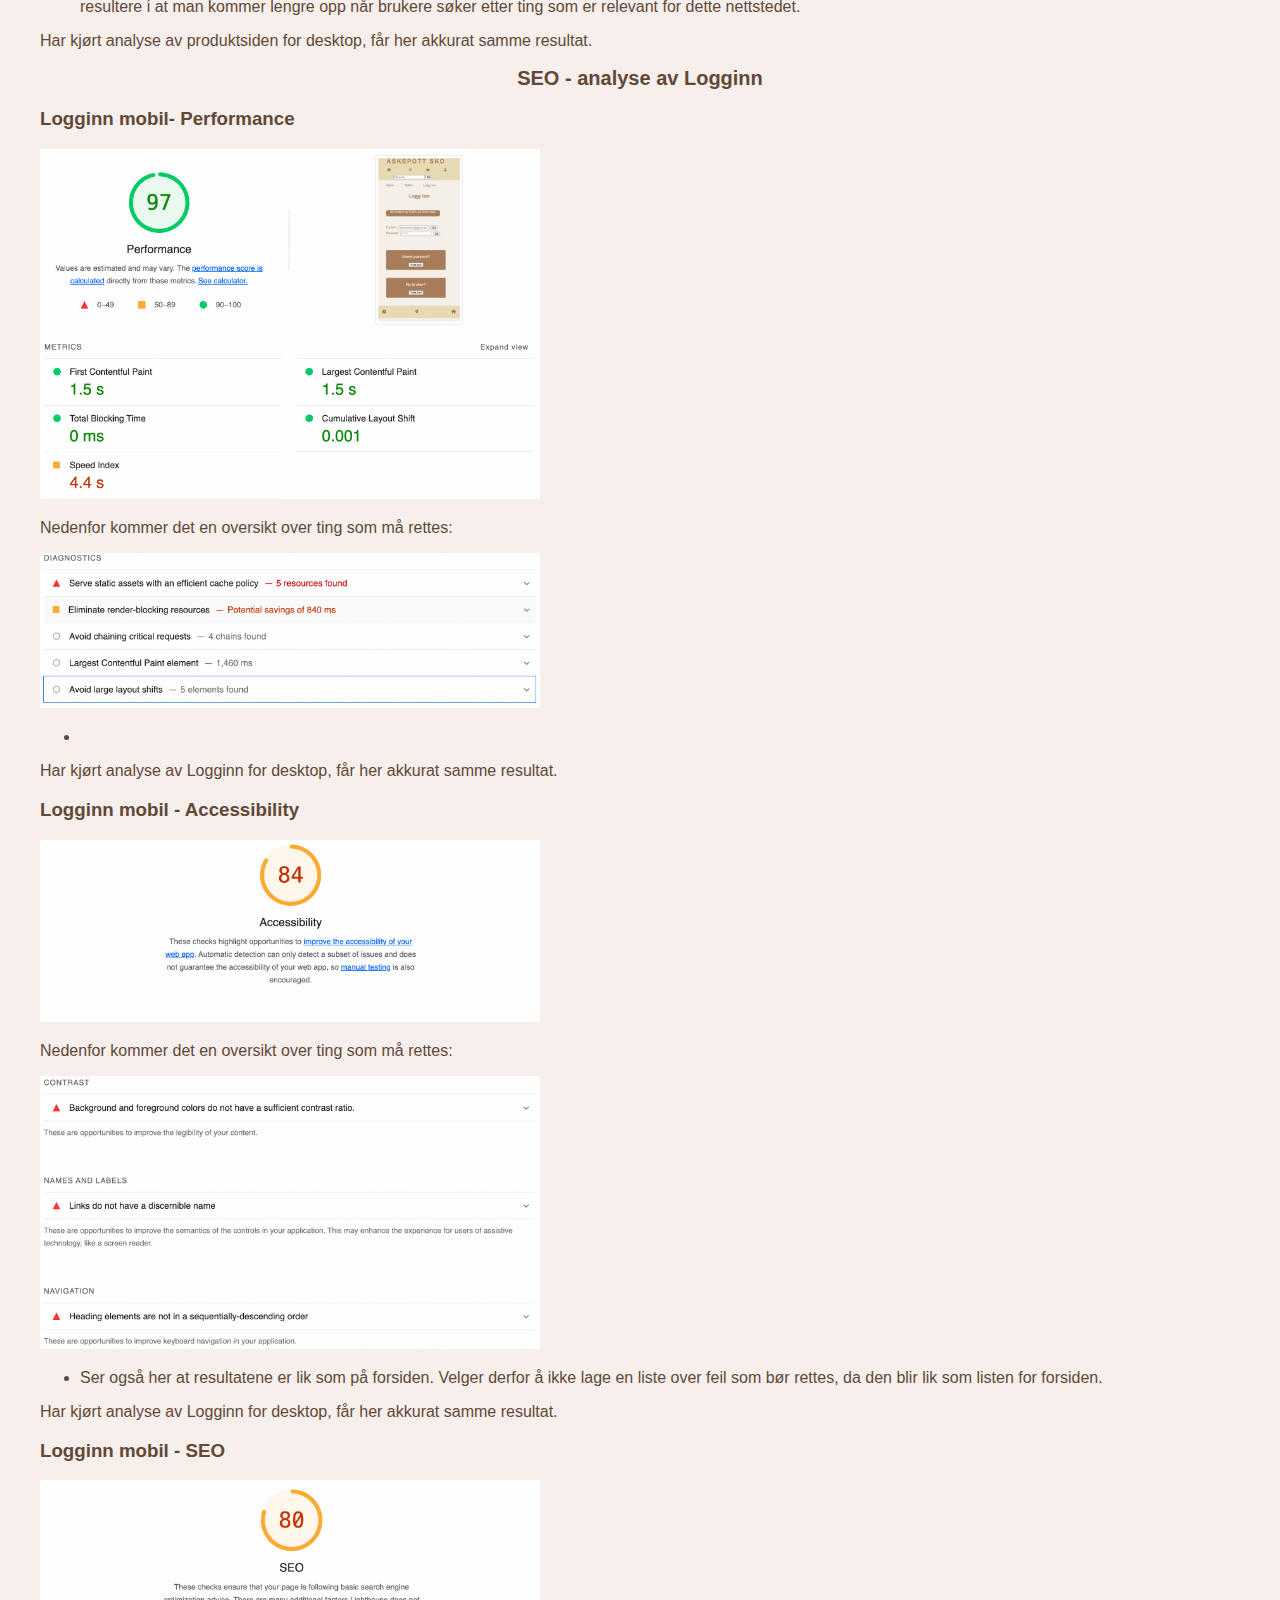
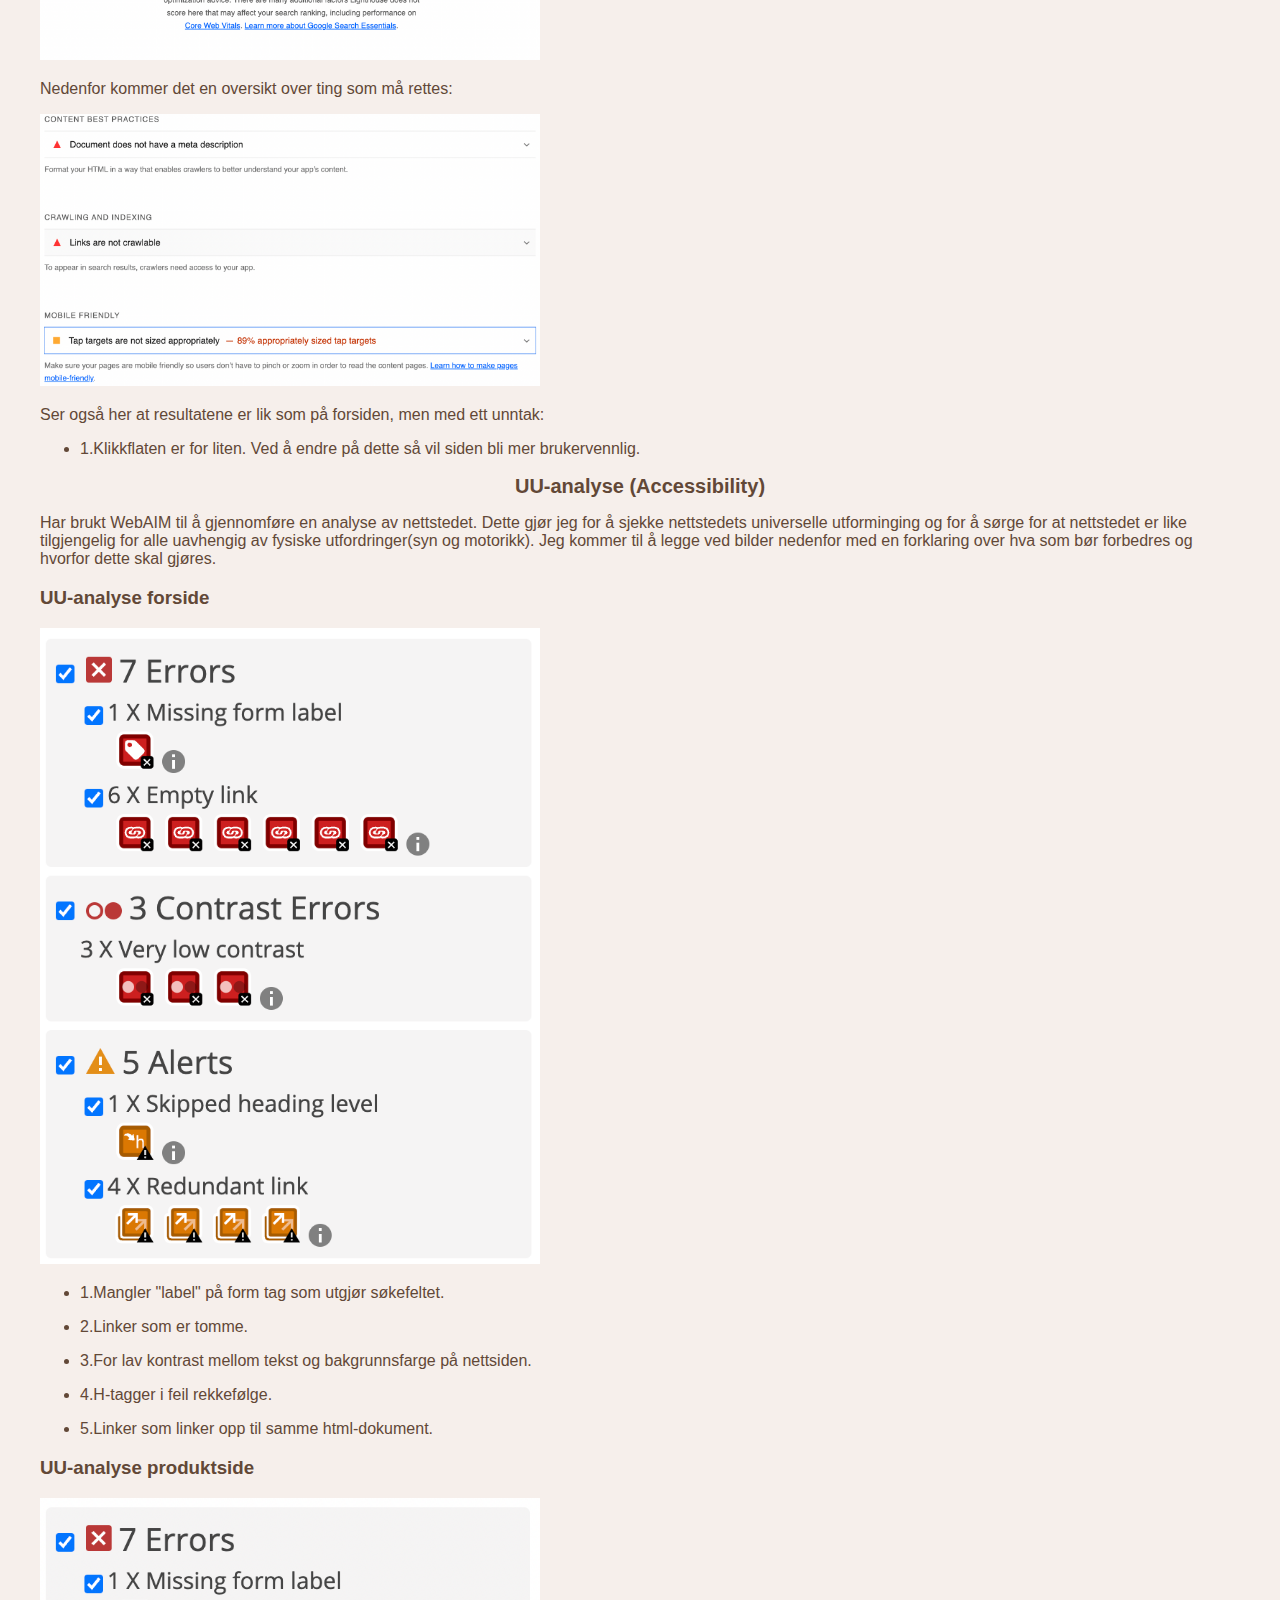
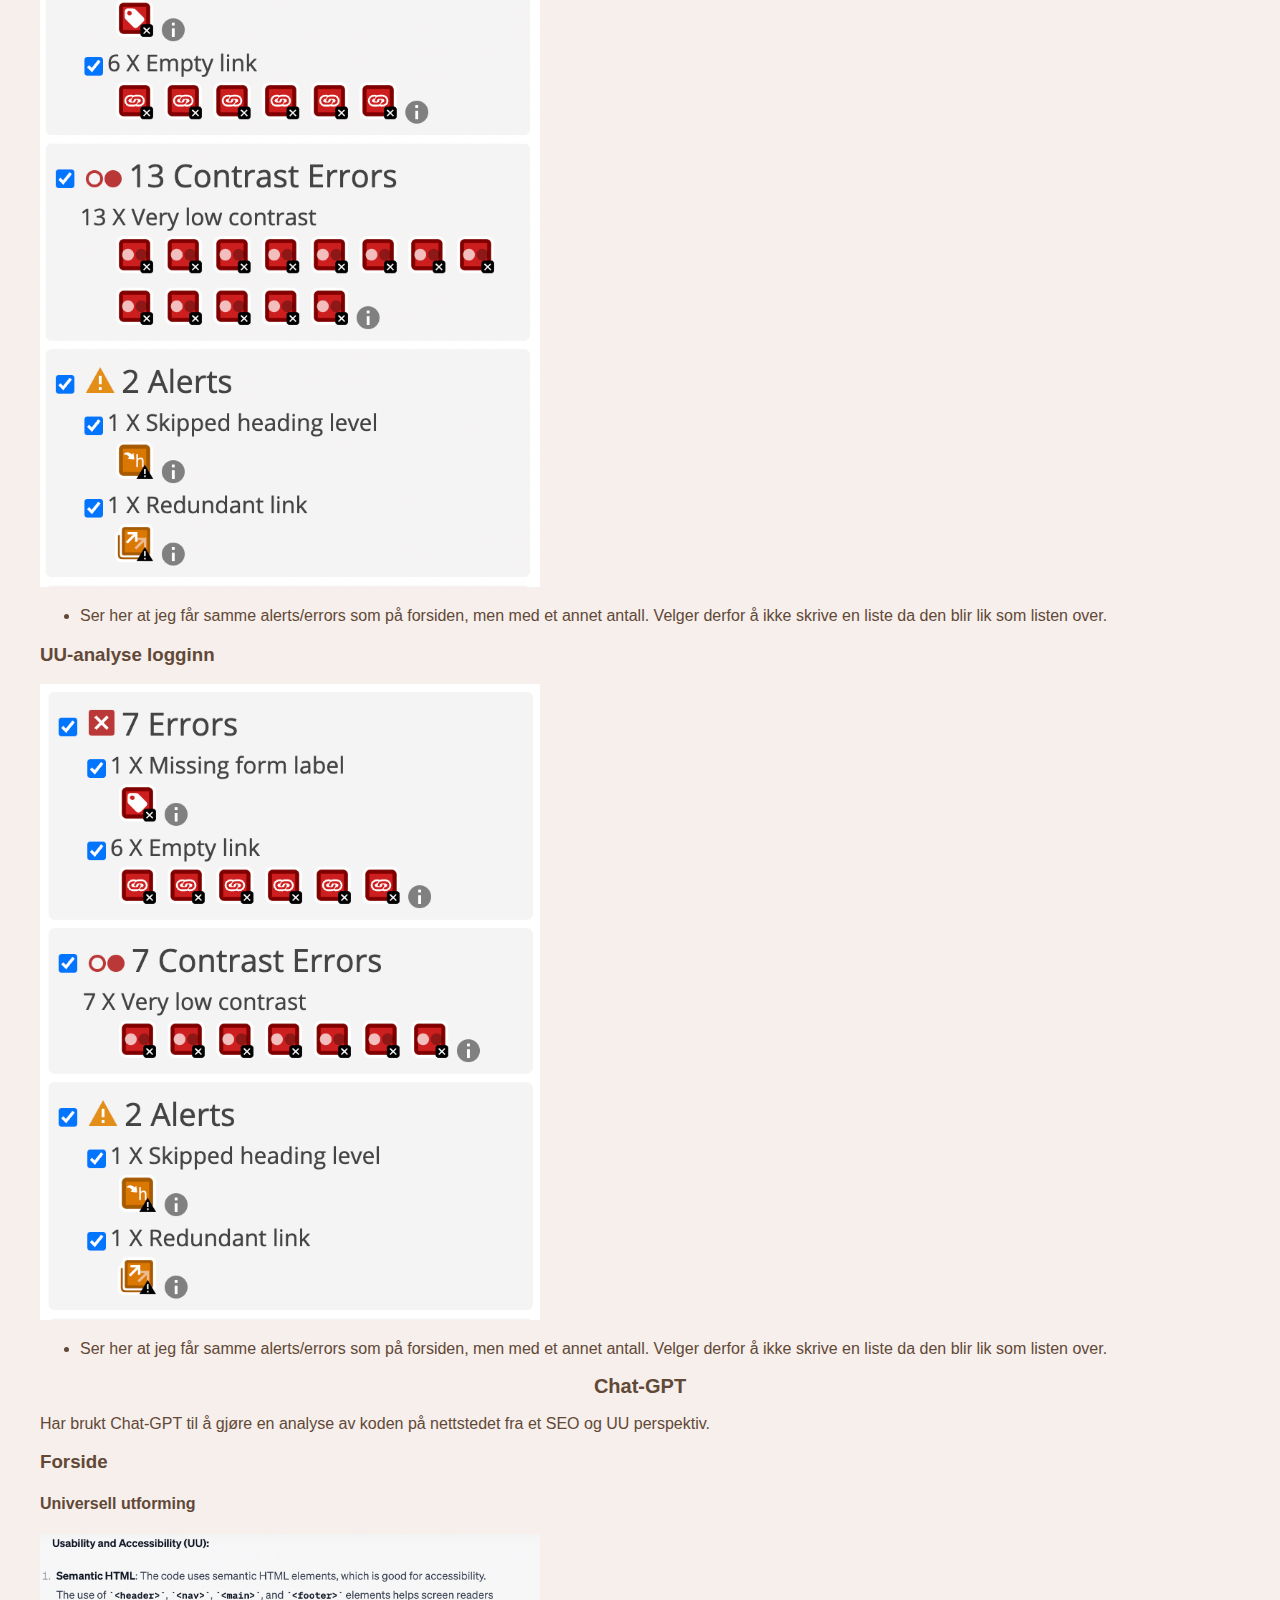
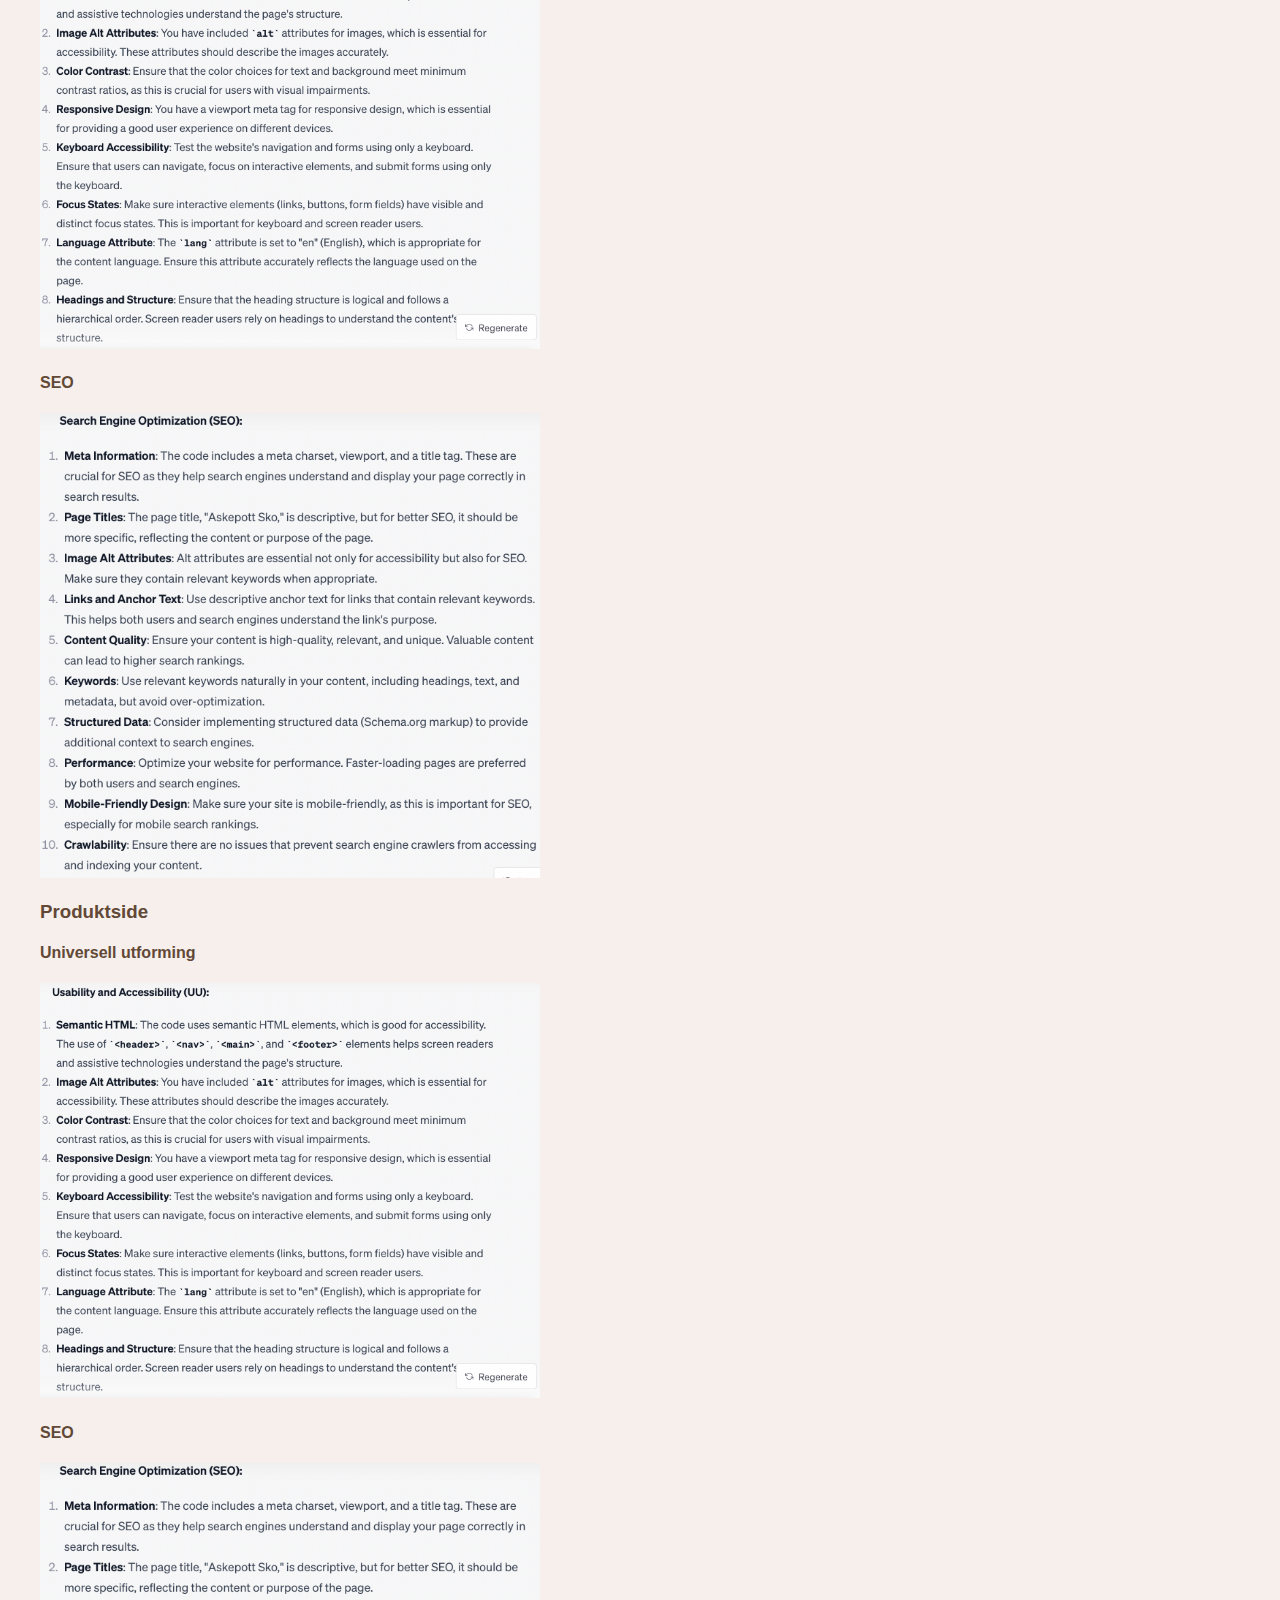
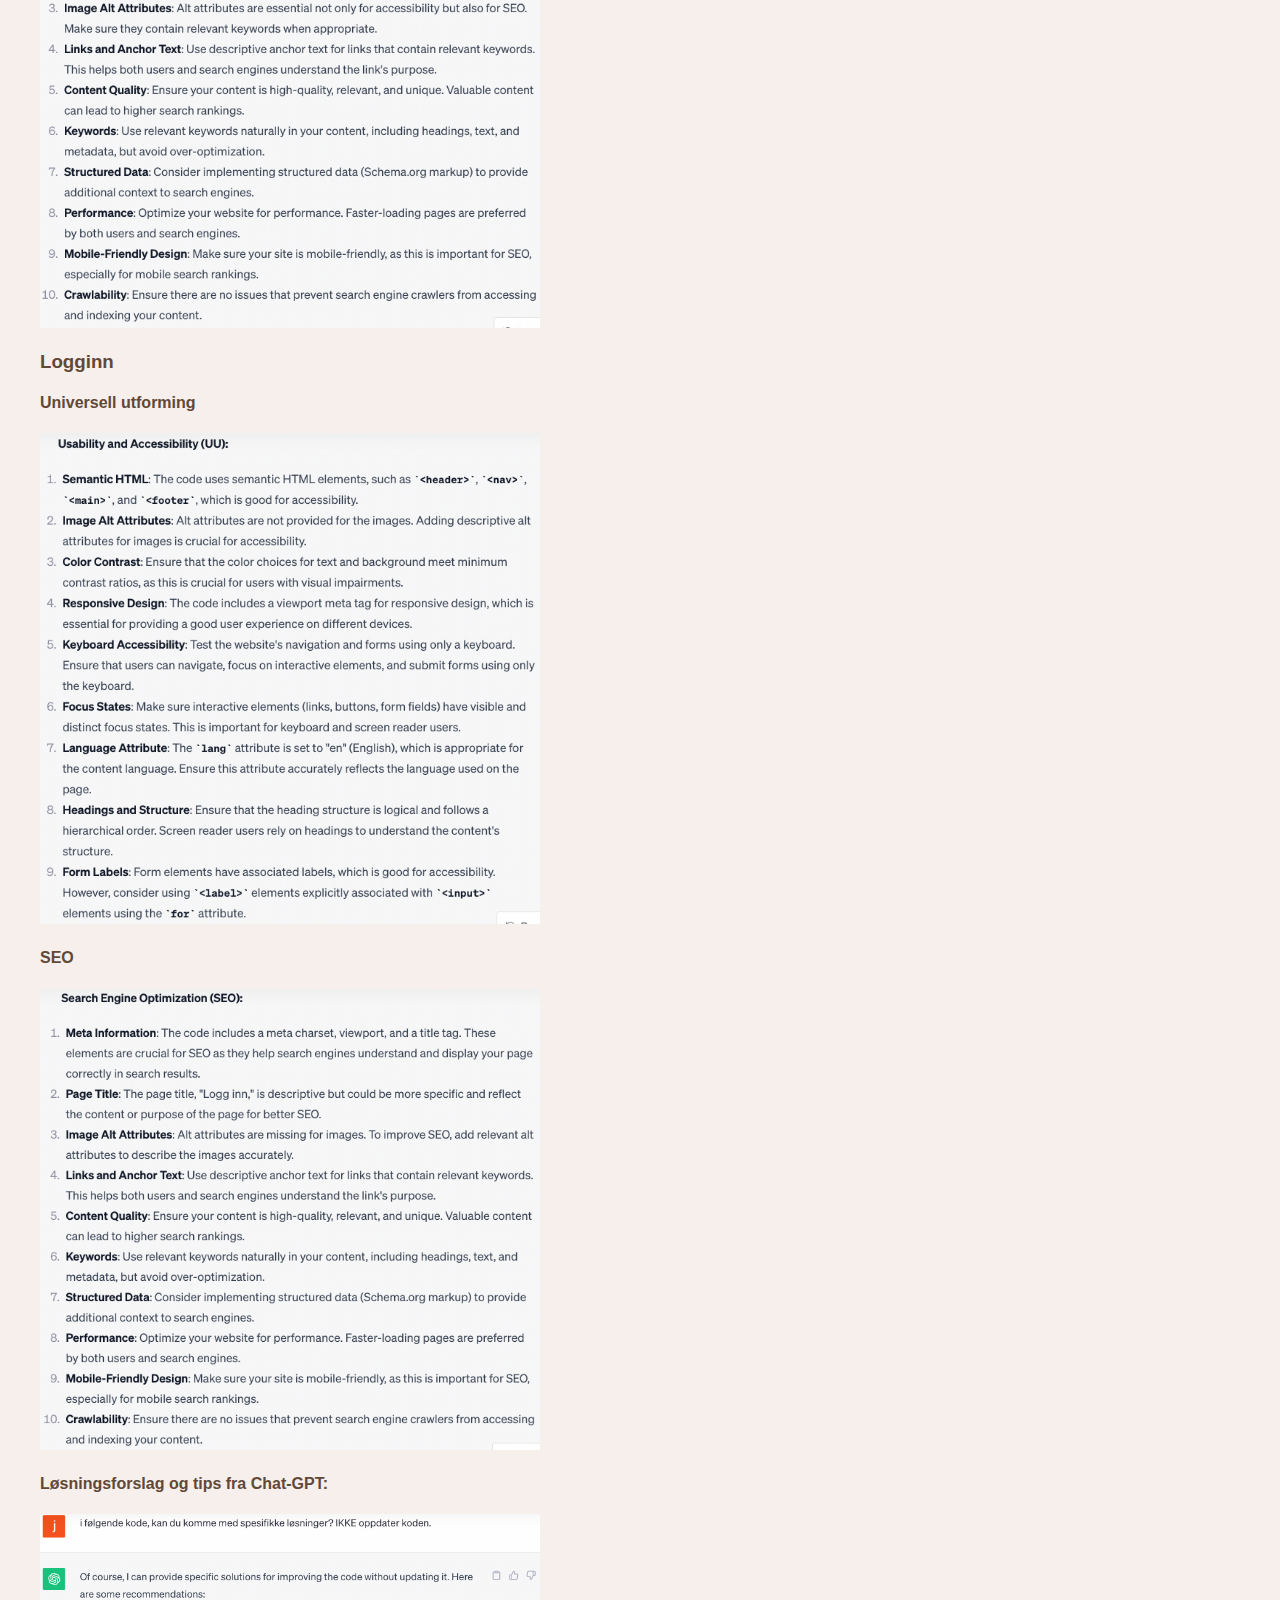
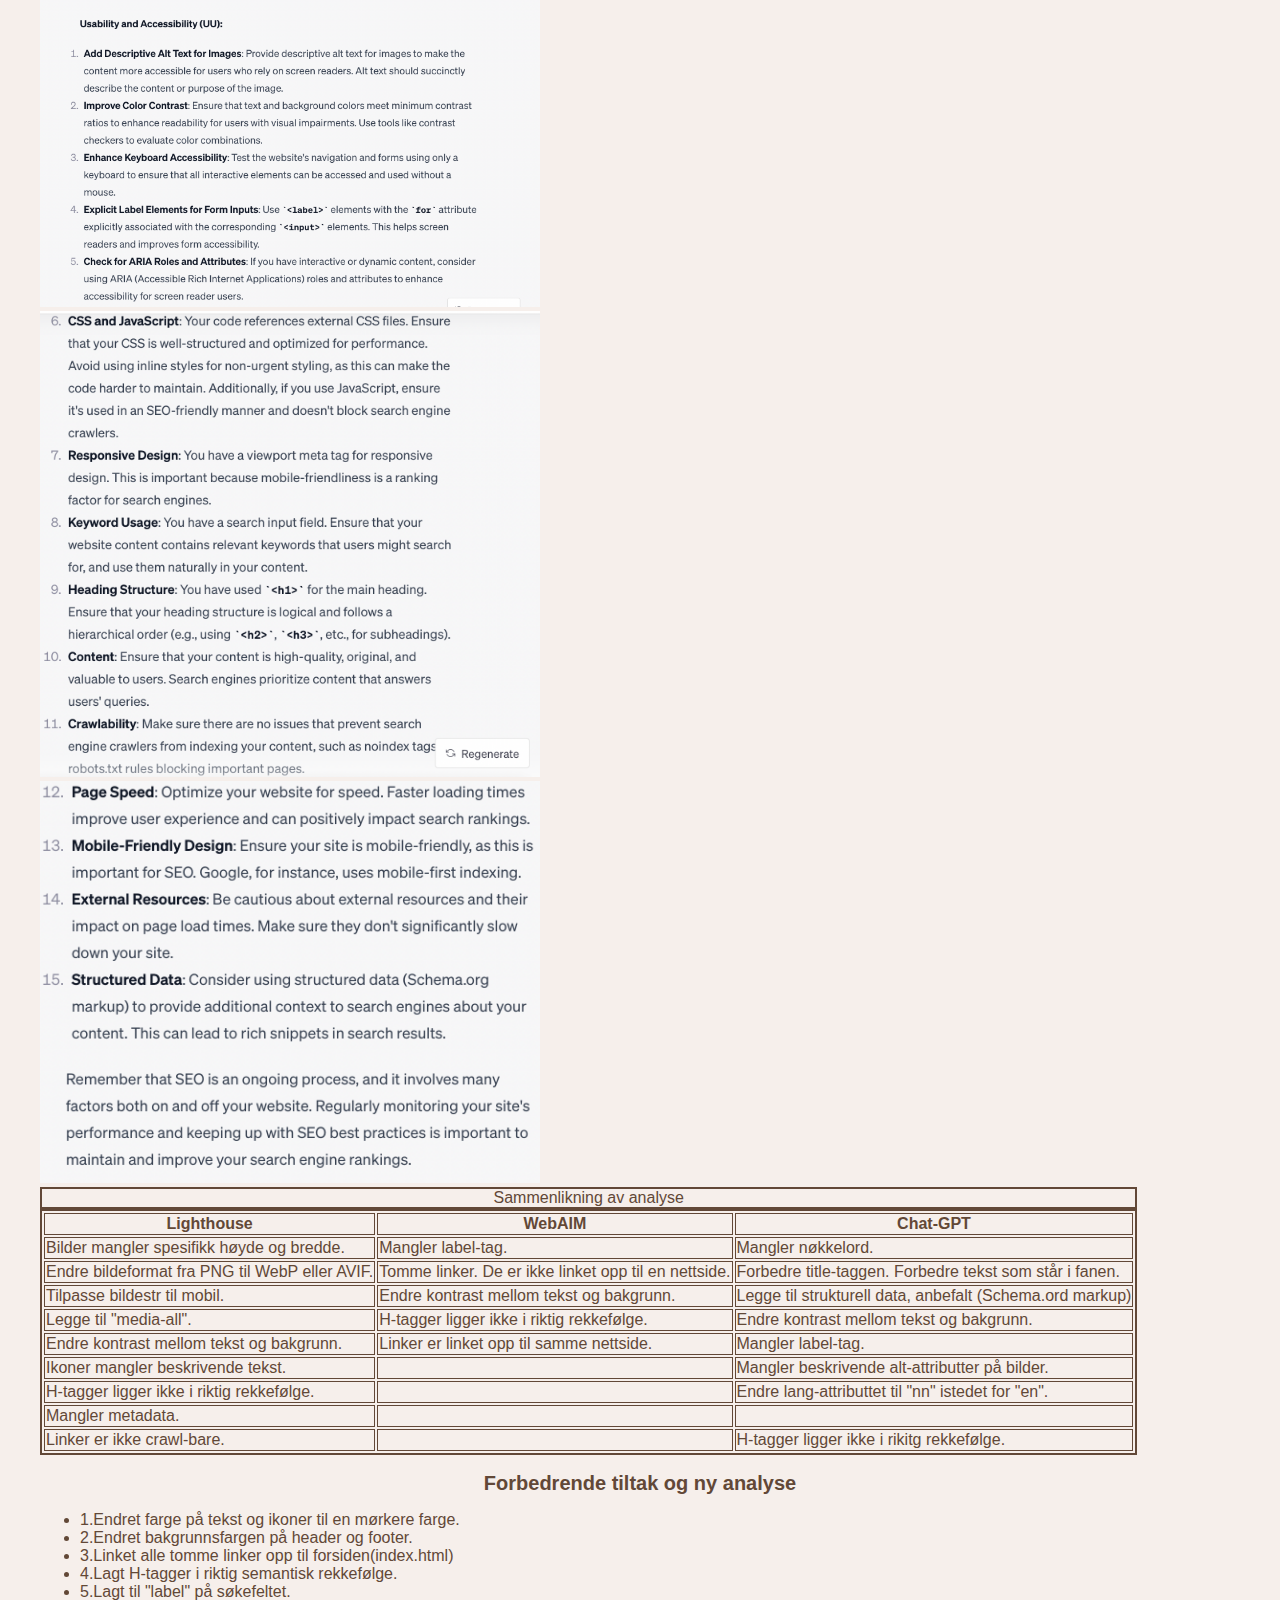
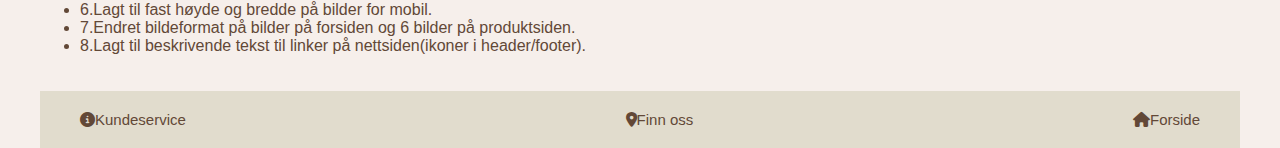
==== commit f1a94870: "Gjort forbedringer" ====
--- a/analyse.html
+++ b/analyse.html
@@ -1,5 +1,5 @@
 <!DOCTYPE html>
-<html lang="en">
+<html lang="nn">
 
 <head>
     <meta name="viewport" content="width=device-width, initial-scale=1.0">
@@ -18,15 +18,15 @@
             <span>
                 <a href="index.html" id="logo">Askepott Sko</a>
             </span>
-            <ul>
-                <li><a href="index.html"><i class="fa-solid fa-house" style="color: #a27442;"></i></a></li>
-                <li><a href="#"><i class="fa-solid fa-bars" style="color: #a27442;"></i></a></li>
-                <li><a href="#"><i class="fa-solid fa-basket-shopping" style="color: #a27442;"></i></a></li>
-                <li><a href="innlogging.html"><i class="fa-solid fa-user" style="color: #a27442;"></i></a></li>
-                <li><a href="analyse.html"><i class="fa-solid fa-chart-simple" style="color: #a27442;"></i></a></li>  
+            <ul class="navtekst">
+                <li><a href="index.html"><i class="fa-solid fa-house" style="color: #624837"></i>Hjem</a></li>
+                <li><a href="index.html"><i class="fa-solid fa-bars" style="color: #624837"></i>Meny</a></li>
+                <li><a href="index.html"><i class="fa-solid fa-basket-shopping" style="color: #624837"></i>Kurv</a></li>
+                <li><a href="innlogging.html"><i class="fa-solid fa-user" style="color: #624837"></i>Profil</a></li>
+                <li><a href="analyse.html"><i class="fa-solid fa-chart-simple" style="color: #624837"></i>Analyse</a></li>  
             </ul>
             <form class="sokefelt">
-                <input type="search" placeholder="Søkeord...">
+                <label>Søk:<input type="search" placeholder="Søkeord..."></label>
                 <input type="submit" value="Gå">
             </form>
         </nav>
@@ -183,17 +183,152 @@
         </section>
         <section>
             <h2>UU-analyse (Accessibility)</h2>
-            <p>Har brukt WebAIM til å gjennomføre en analyse av nettstedet. Dette gjør jeg for å sjekke nettstedets universelle utforminging og for å sørge for at nettstedet er like tilgjengelig for alle uavhengig av fysiske utfordringer. Jeg kommer til å legge ved bilder nedenfor med en forklaring over hva som bør forbedres og hvorfor dette skal gjøres.</p>
-            <articlec class="bilder-seo">
+            <p>Har brukt WebAIM til å gjennomføre en analyse av nettstedet. Dette gjør jeg for å sjekke nettstedets universelle utforminging og for å sørge for at nettstedet er like tilgjengelig for alle uavhengig av fysiske utfordringer(syn og motorikk). Jeg kommer til å legge ved bilder nedenfor med en forklaring over hva som bør forbedres og hvorfor dette skal gjøres.</p>
+            <article class="bilder-seo">
                 <h3>UU-analyse forside</h3>
-                <img src="img/Skjermbilde-2023-11-01-kl-13.49.23.png" alt="Liste over 7 error som er funnet på siden. Tomme linker og mangler lable-attribut.">
+                <img src="img/Skjermbilde2023-11-02-kl-21.32.13.png" alt="WebAIM analyse, liste over advarsler og feil som er funnet på siden.">
                 <ul>
                     <li>
                         <p>1.Mangler "label" på form tag som utgjør søkefeltet.</p>
                     </li>
-                </ul>
-                
-            </article>
+                    <li>
+                        <p>2.Linker som er tomme.</p>
+                    </li>
+                    <li>
+                        <p>3.For lav kontrast mellom tekst og bakgrunnsfarge på nettsiden.</p>
+                    </li>
+                    <li>
+                        <p>4.H-tagger i feil rekkefølge.</p>
+                    </li>
+                    <li>
+                        <p>5.Linker som linker opp til samme html-dokument.</p>
+                    </li>
+                </ul>    
+            </article>
+            <article class="bilder-seo">
+                <h3>UU-analyse produktside</h3>
+                <img src="img/Skjermbilde2023-11-02-kl-21.30.28.png" alt="WebAIM analyse, liste over advarsler og feil som er funnet på siden.">
+                <ul>
+                    <li>
+                        <p>Ser her at jeg får samme alerts/errors som på forsiden, men med et annet antall. Velger derfor å ikke skrive en liste da den blir lik som listen over.</p>
+                    </li>
+                </ul>
+            </article>
+            <article class="bilder-seo">
+                <h3>UU-analyse logginn</h3>
+                <img src="img/Skjermbilde2023-11-02-kl-21.44.40.png" alt="WebAIM analyse, liste over advarsler og feil som er funnet på siden.">
+                <ul>
+                    <li>
+                        <p>Ser her at jeg får samme alerts/errors som på forsiden, men med et annet antall. Velger derfor å ikke skrive en liste da den blir lik som listen over.</p>
+                    </li>
+                </ul>
+            </article>
+        </section>
+        <section>
+            <h2>Chat-GPT</h2>
+            <p>Har brukt Chat-GPT til å gjøre en analyse av koden på nettstedet fra et SEO og UU perspektiv.</p>
+            <article class="bilder-seo">
+                <h3>Forside</h3>
+                <h4>Universell utforming</h4>
+                <img src="img/Chat-gpt-index-2023-11-03-kl-10.36.10.png" alt="Chat-GPT analyse av koden på nettstedet, universell utforming.">
+                <h4>SEO</h4>
+                <img src="img/Chat-gpt-index-2023-11-03-kl-10.37.14.png" alt="Chat-GPT analyse av koden på nettstedet, SEO">
+            </article>
+            <article class="bilder-seo">
+                <h3>Produktside</h3>
+                <h4>Universell utforming</h4>
+                <img src="img/Chat-gpt-index-2023-11-03-kl-10.36.10.png" alt="Chat-GPT analyse av koden på produktsiden, universell utforming">
+                <h4>SEO</h4>
+                <img src="img/Chat-gpt-index-2023-11-03-kl-10.37.14.png" alt="Chat-GPT analyse av koden på produktsiden, SEO">
+            </article>
+            <article class="bilder-seo">
+                <h3>Logginn</h3>
+                <h4>Universell utforming</h4>
+                <img src="img/Chat-gpt-logginn-2023-11-03-kl-10.50.15.png" alt="Chat-GPT analyse av koden på logginn-siden, universell utforming">
+                <h4>SEO</h4>
+                <img src="img/Chat-gpt-logginn-2023-11-03-kl-10.51.02.png" alt="Chat-GPT analyse av koden på logginn-siden, SEO">
+            </article>
+        </section>
+        <section>
+            <h4>Løsningsforslag og tips fra Chat-GPT:</h4>
+            <article class="bilder-seo">
+                <img src="img/Skjermbilde-2023-11-05-kl-17.35.58.png" alt="En liste med Chat-GPT sin vurdering av hva som er mulig å forbedre i html-koden for å gjøre nettstedet mer tilgjengelig.">
+            </article>
+            <article class="bilder-seo">
+                <img src="img/Skjermbilde-2023-11-03-kl-10.20.49.png" alt="En liste med Chat-GPT sin vurdering av hva som er mulig å forbedre i html-koden for å gjøre nettstedet mer tilgjengelig.">
+            </article>
+            <article class="bilder-seo">
+                <img src="img/Skjermbilde-2023-11-03-kl-10.21.52.png" alt="En liste med Chat-GPT sin vurdering av hva som er mulig å forbedre i html-koden for å gjøre nettstedet mer tilgjengelig.">
+            </article>
+        </section>
+        <section>            
+            <table class="table">
+                <caption>Sammenlikning av analyse</caption>
+                <tr>
+                    <th scope="col">Lighthouse</th>
+                    <th scope="col">WebAIM</th>
+                    <th scope="col">Chat-GPT</th>
+                </tr>
+                <tr>
+                    <td>Bilder mangler spesifikk høyde og bredde.</td>
+                    <td>Mangler label-tag.</td>
+                    <td>Mangler nøkkelord.</td>
+                </tr>
+                <tr>
+                    <td>Endre bildeformat fra PNG til WebP eller AVIF.</td>
+                    <td>Tomme linker. De er ikke linket opp til en nettside.</td>
+                    <td>Forbedre title-taggen. Forbedre tekst som står i fanen.</td>
+
+                </tr>
+                <tr>
+                    <td>Tilpasse bildestr til mobil.</td>
+                    <td>Endre kontrast mellom tekst og bakgrunn.</td>
+                    <td>Legge til strukturell data, anbefalt (Schema.ord markup)</td>
+                </tr>
+                <tr>
+                    <td>Legge til "media-all".</td>
+                    <td>H-tagger ligger ikke i riktig rekkefølge.</td>
+                    <td>Endre kontrast mellom tekst og bakgrunn.</td>
+                </tr>
+                <tr>
+                    <td>Endre kontrast mellom tekst og bakgrunn.</td>
+                    <td>Linker er linket opp til samme nettside.</td>
+                    <td>Mangler label-tag.</td>
+                </tr>
+                <tr>
+                    <td>Ikoner mangler beskrivende tekst.</td>
+                    <td></td>
+                    <td>Mangler beskrivende alt-attributter på bilder.</td>
+                </tr>
+                <tr>
+                    <td>H-tagger ligger ikke i riktig rekkefølge.</td>
+                    <td></td>
+                    <td>Endre lang-attributtet til "nn" istedet for "en".</td>
+                </tr>
+                <tr>
+                    <td>Mangler metadata.</td>
+                    <td></td>
+                    <td></td>
+                </tr>
+                <tr>
+                    <td>Linker er ikke crawl-bare.</td>
+                    <td></td>
+                    <td>H-tagger ligger ikke i rikitg rekkefølge.</td>
+                </tr>
+            </table>
+        </section>
+        <section>
+            <h2>Forbedrende tiltak og ny analyse</h2>
+            <ul>
+                <li>1.Endret farge på tekst og ikoner til en mørkere farge.</li>
+                <li>2.Endret bakgrunnsfargen på header og footer.</li>
+                <li>3.Linket alle tomme linker opp til forsiden(index.html)</li>
+                <li>4.Lagt H-tagger i riktig semantisk rekkefølge.</li>
+                <li>5.Lagt til "label" på søkefeltet.</li>
+                <li>6.Lagt til fast høyde og bredde på bilder for mobil.</li>
+                <li>7.Endret bildeformat på bilder på forsiden og 6 bilder på produktsiden.</li>
+                <li>8.Lagt til beskrivende tekst til linker på nettsiden(ikoner i header/footer).</li>
+            </ul>
         </section>
 
 
@@ -222,12 +357,10 @@
     </main>
     <footer class="footer">
         <nav>
-            <ul>
-                <li><i class="fa-solid fa-circle-info" style="color: #a27442;"></i></li>
-                <li><i class="fa-solid fa-location-dot" style="color: #a27442;"></i></li>
-                <li>
-                <a href="index.html"><i class="fa-solid fa-house" style="color: #a27442;"></i></a>
-                </li>
+            <ul class="navtekst">
+                <li><a href="index.html"><i class="fa-solid fa-circle-info" style="color: #624837"></i>Kundeservice</a></li>
+                <li><a href="index.html"><i class="fa-solid fa-location-dot" style="color: #624837"></i>Finn oss</a></li>
+                <li><a href="index.html"><i class="fa-solid fa-house" style="color: #624837"></i>Forside</a></li>
             </ul>
         </nav>
     </footer>
--- a/css/style.css
+++ b/css/style.css
@@ -12,7 +12,7 @@
     margin: 0 auto;
     max-width: 1200px;
     width: 100%;
-    color: #a67a5b;
+    color: #624837;
     font-family: Arial, Helvetica, sans-serif;
 }
 
@@ -21,9 +21,10 @@
     font-size: 30px;
     font-weight: 600;
     text-transform: uppercase;
-    color: #a67a5b;
+    color: #624837;
     letter-spacing: 5px;
     margin-left: 42px;
+    width: 100%;
 }
 
 
@@ -31,29 +32,46 @@
     display: flex;
     justify-content: space-between;
     align-items: baseline;
-    background-color: #e8dcb5;
-
+    background-color: #e1dccd;
 }
 
 header nav ul{
     display: flex;
-    gap: 2rem;
+    align-items: baseline;
     list-style: none;
-    padding-left: 5px;
-}
+    padding-left: 1px;
+}
+
+
 
 .header2{
     display: none;
 }
 
+
+
 .sokefelt{
     align-items: center;
-    margin-left: 76px;
+    margin-left: 60px;
     padding-bottom: 5px;
     
 }
 
-h1{
+/*Ikoner i header*/
+.navtekst li a{
+    font-size: 0;
+}
+
+.navtekst li a i{
+    font-size: 15px;
+}
+/*Slutt*/
+
+.forsideh1{
+    text-align: center;
+}
+
+h2{
     text-align: center;
     font-size: 20px;
 }
@@ -74,6 +92,7 @@
 .logginnh1{
     font-size: 25px;
     margin-top: 30px;
+    text-align: center;
 }
 
 .logginnh5{
@@ -87,7 +106,7 @@
 
 a{
     text-decoration: none;
-    color: #a67a5b;
+    color: #624837;
     margin-left: 40px;
 }
 
@@ -96,8 +115,12 @@
     display: flex;
 }
 
+.footer nav ul li a{
+    margin-right: 40px;
+}
+
 .footer{
-    background-color: #e8dcb5;
+    background-color: #e1dccd;
     font-size: 20px;
 }
 
@@ -107,15 +130,6 @@
     padding: 0;
 }
 
-.fa-house{
-    margin-right: 20px;
-}
-.fa-circle-info{
-    margin-left: 20px;
-}
-.fa-location-dot{
-    margin-left: 20px;
-}
 /*Dette er for logg-innskjema*/
 
 .logginn1{
@@ -123,7 +137,6 @@
     flex-wrap: wrap;
     flex-direction: column;
     gap: 0.5rem;
-    text-align: center;
     border-radius: 5px;
     width: 350px;
     height: 200px;
@@ -178,6 +191,19 @@
 }
 /*Slutt*/
 
+/*tabell*/
+.table, th, td{
+    border: 1px solid;
+}
+
+.table, caption{
+    border: 2px solid;
+}
+/*tabell slutt*/
+
+
+
+
 .default-flex h3{
     flex-basis: 100%;
 }
@@ -193,7 +219,8 @@
 }
 
 .default-flex article img{
-    width: 100%;
+    width: 300px;
+    height: 300px;
 }
 
 #grid-container{
@@ -259,13 +286,22 @@
     }
 
     header nav ul{
-        font-size: 25px;
-    }
-
-
+        font-size: 20px;
+    }
+
+    .snarveier{
+        display: inline-block;
+    }
+    
+    /*Navigasjon i header*/
+    .navtekst li a{
+        font-size: 15px;
+    }
+    /*Slutt*/
 
     .logginnh1{
         font-size: 40px;
+        text-align: center;
     }
 
     .logginn2{
@@ -304,24 +340,26 @@
         height: auto;
     }
 
-
-
-
-
     footer nav ul li{
-        margin-left: 15px;
-        font-size: 25px;
+        font-size: 20px;
     }
 
     .footer{
         margin-top: 20px;
     }
-
+    .footer nav ul li a{
+        margin-right: 40px;
+    }
     /*Endret på mellomrom mellom bokstaver i logo + lagt til margin for å sentrere*/
 
     #logo{
         letter-spacing: 5px;
         margin-left: 60px;    
+    }
+    /*slutt*/
+
+    .sokefelt{
+        margin-left: 110px;
     }
 
     .forsideh1{
@@ -343,7 +381,20 @@
         width: 396px;
         background-color: #e8dcb5;
     }
- 
-}
-
-
+
+
+    /*Satt bredde og høyde på bilder, desktop*/
+    .default-flex article img{
+        width: 100%;
+        height: auto;  
+    }
+    /*Slutt*/
+    /*Bilder på analysesiden*/
+    .bilder-seo img{
+        width: 500px;
+        height: auto;
+    }
+    /*Slutt*/
+}
+
+
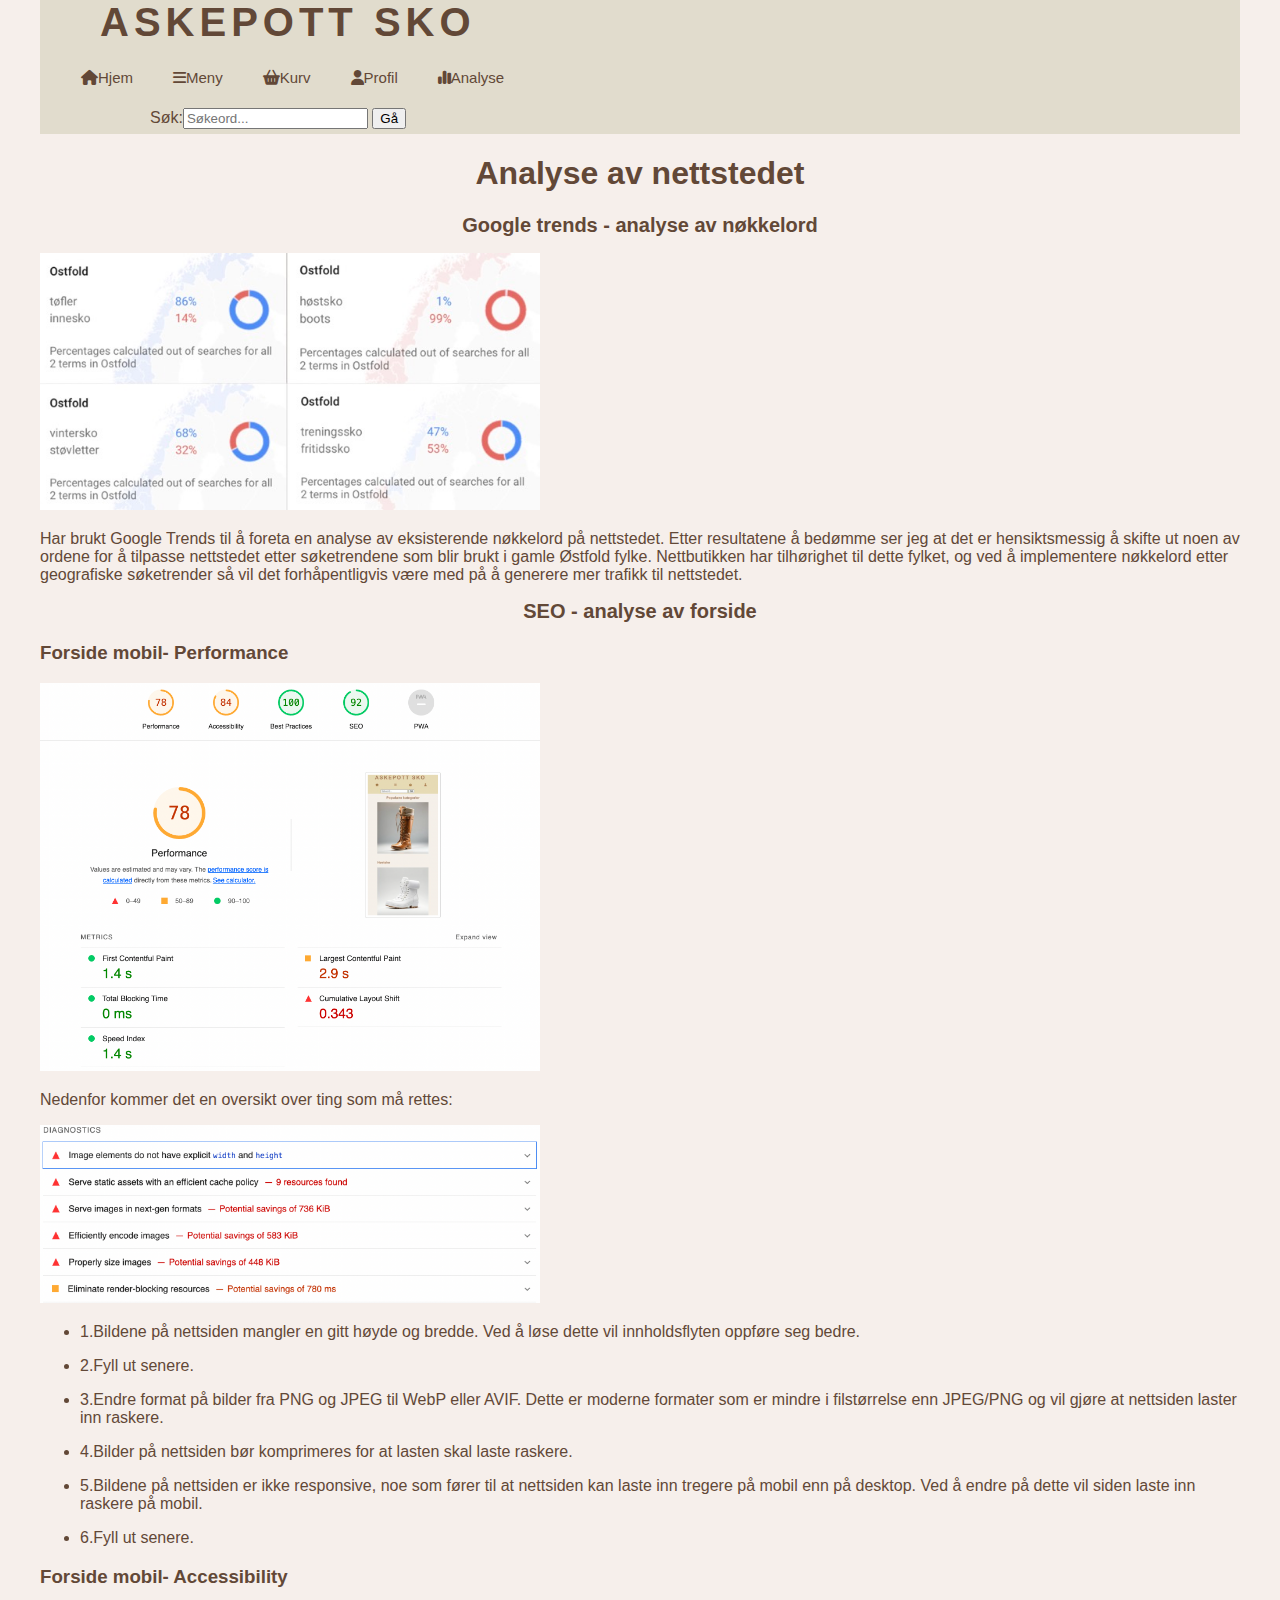
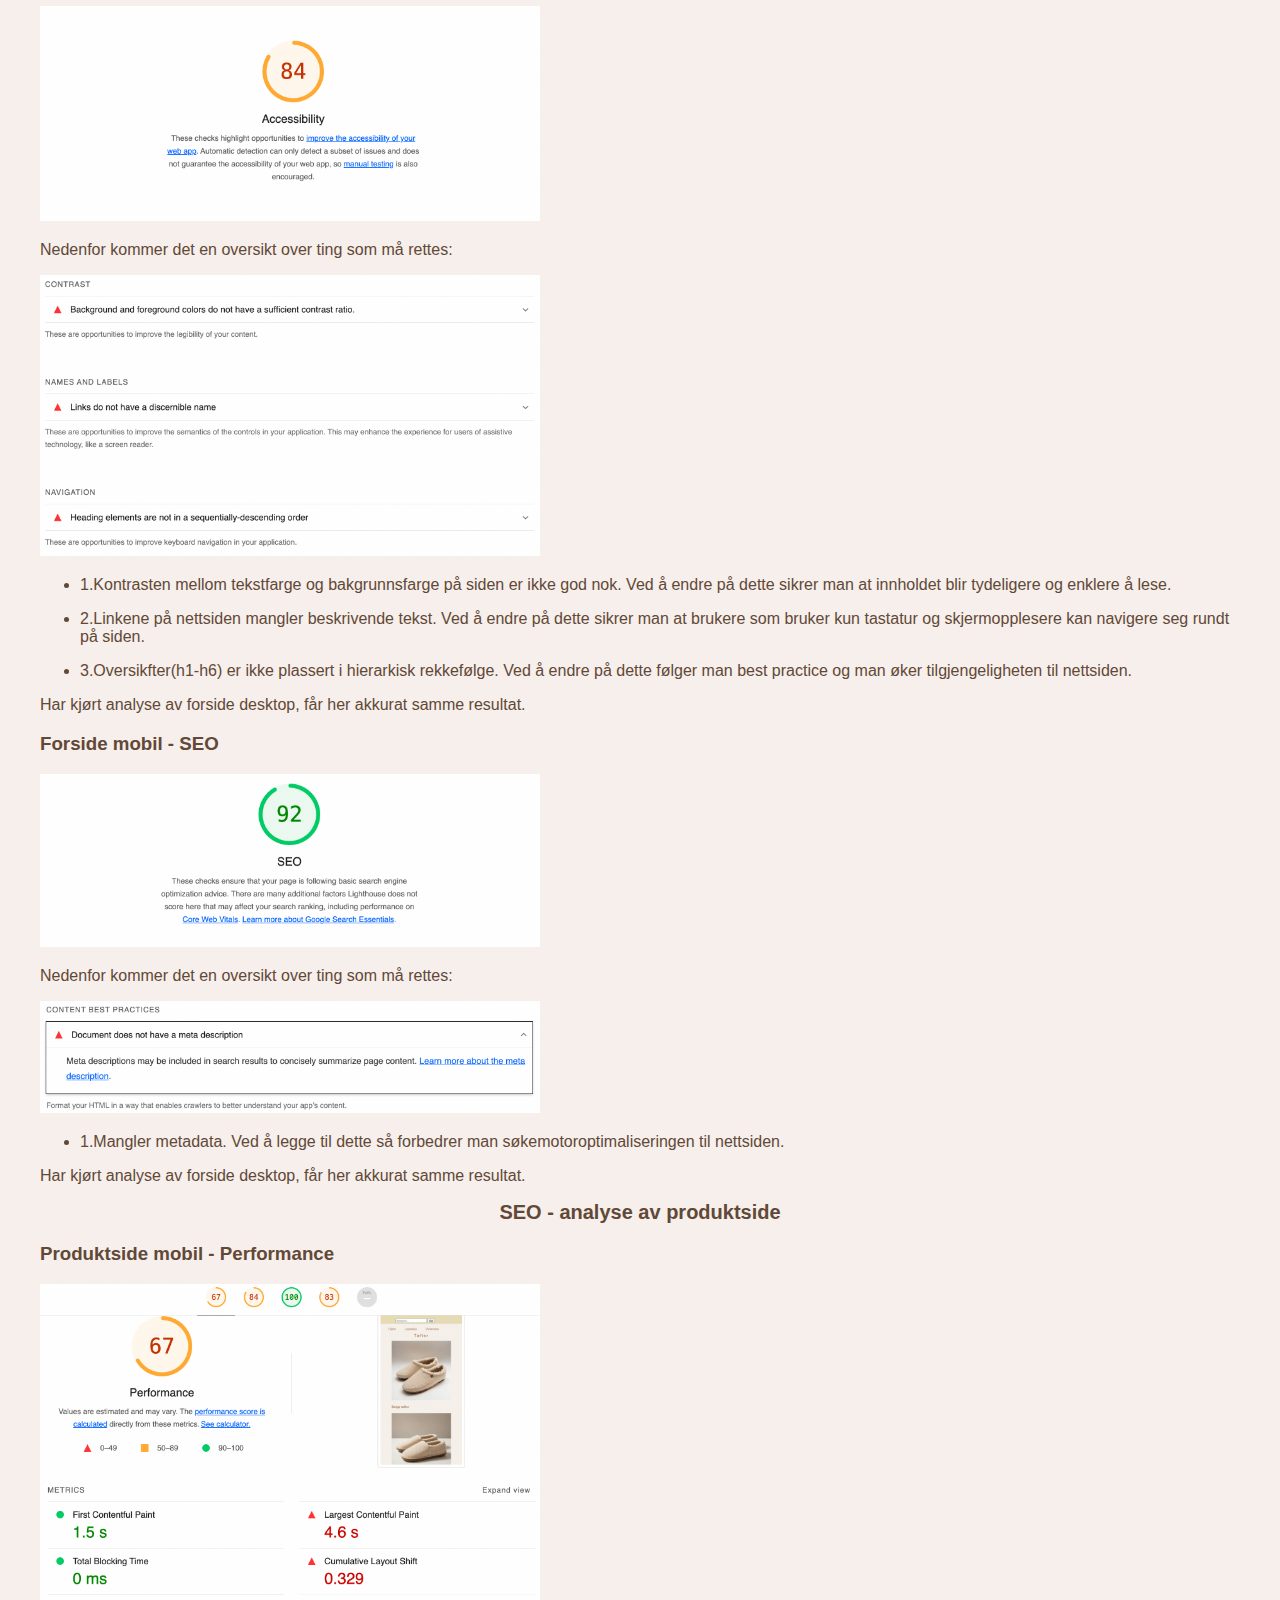
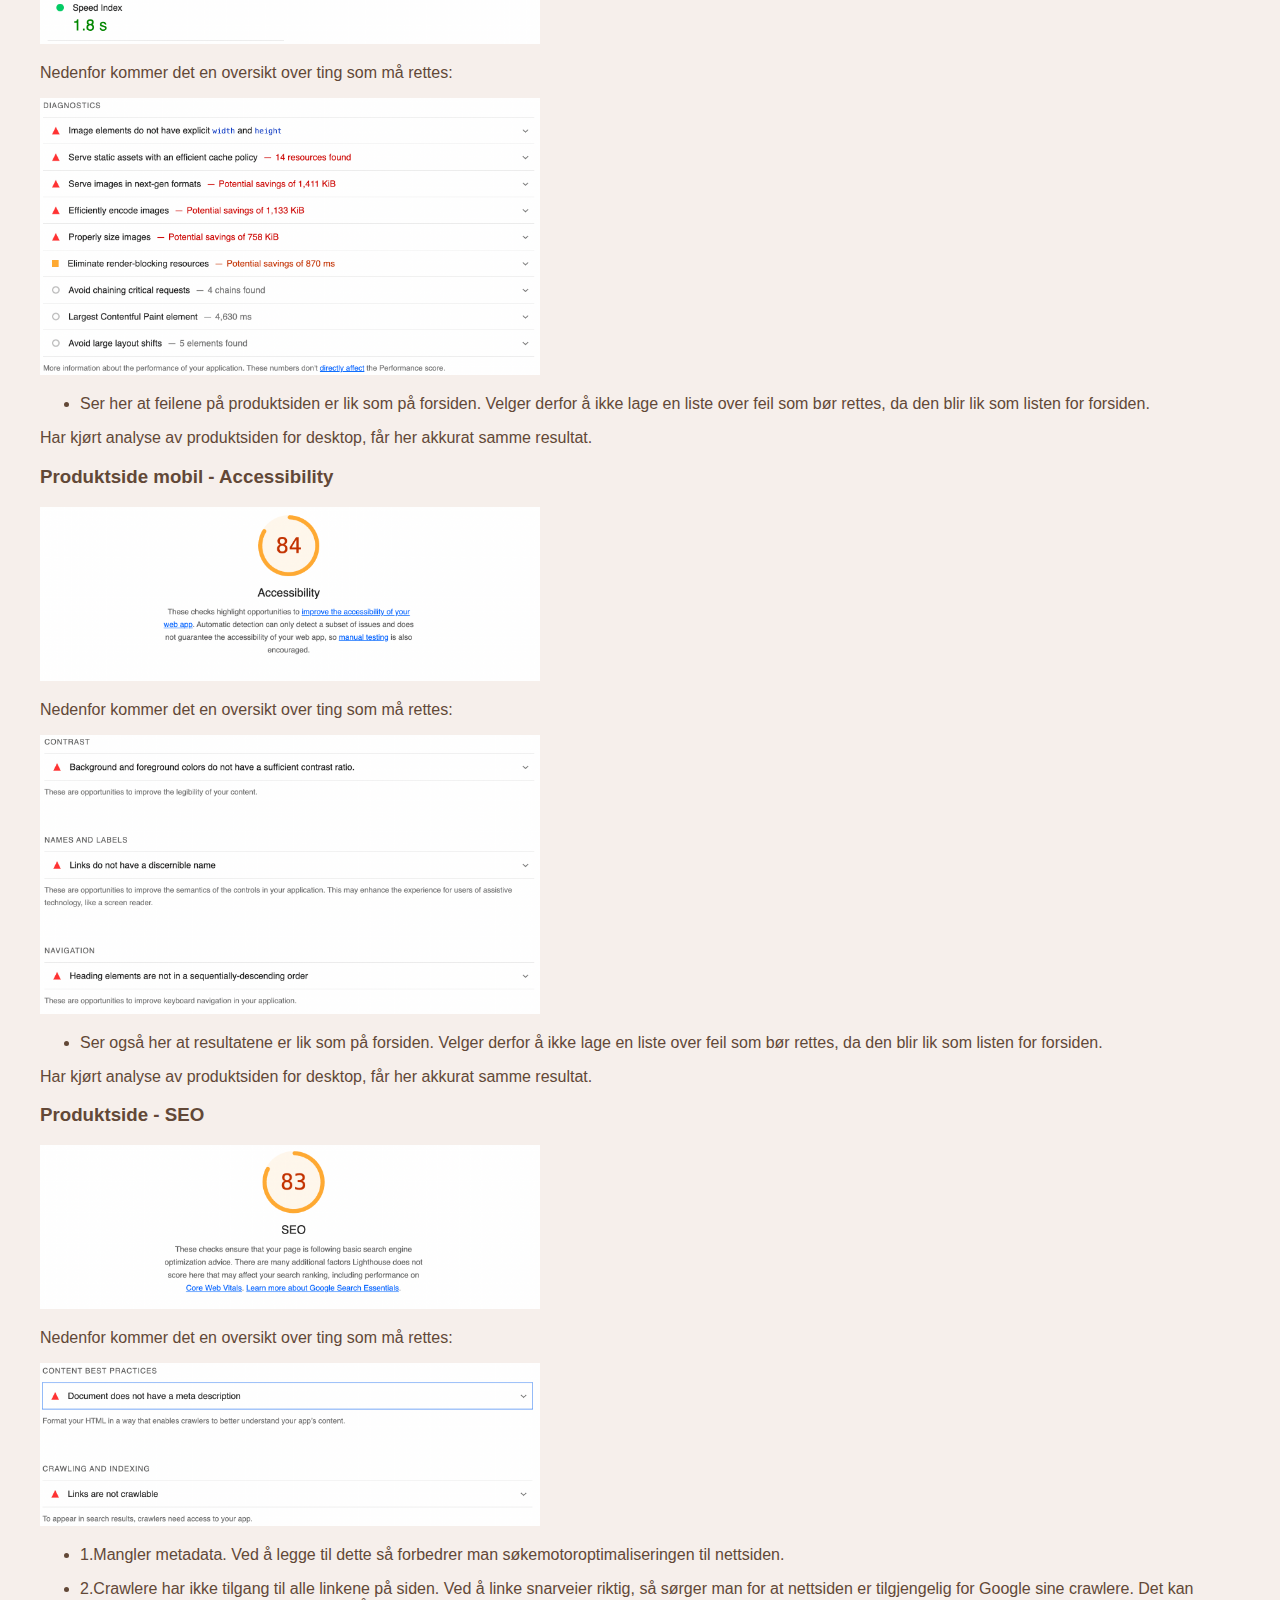
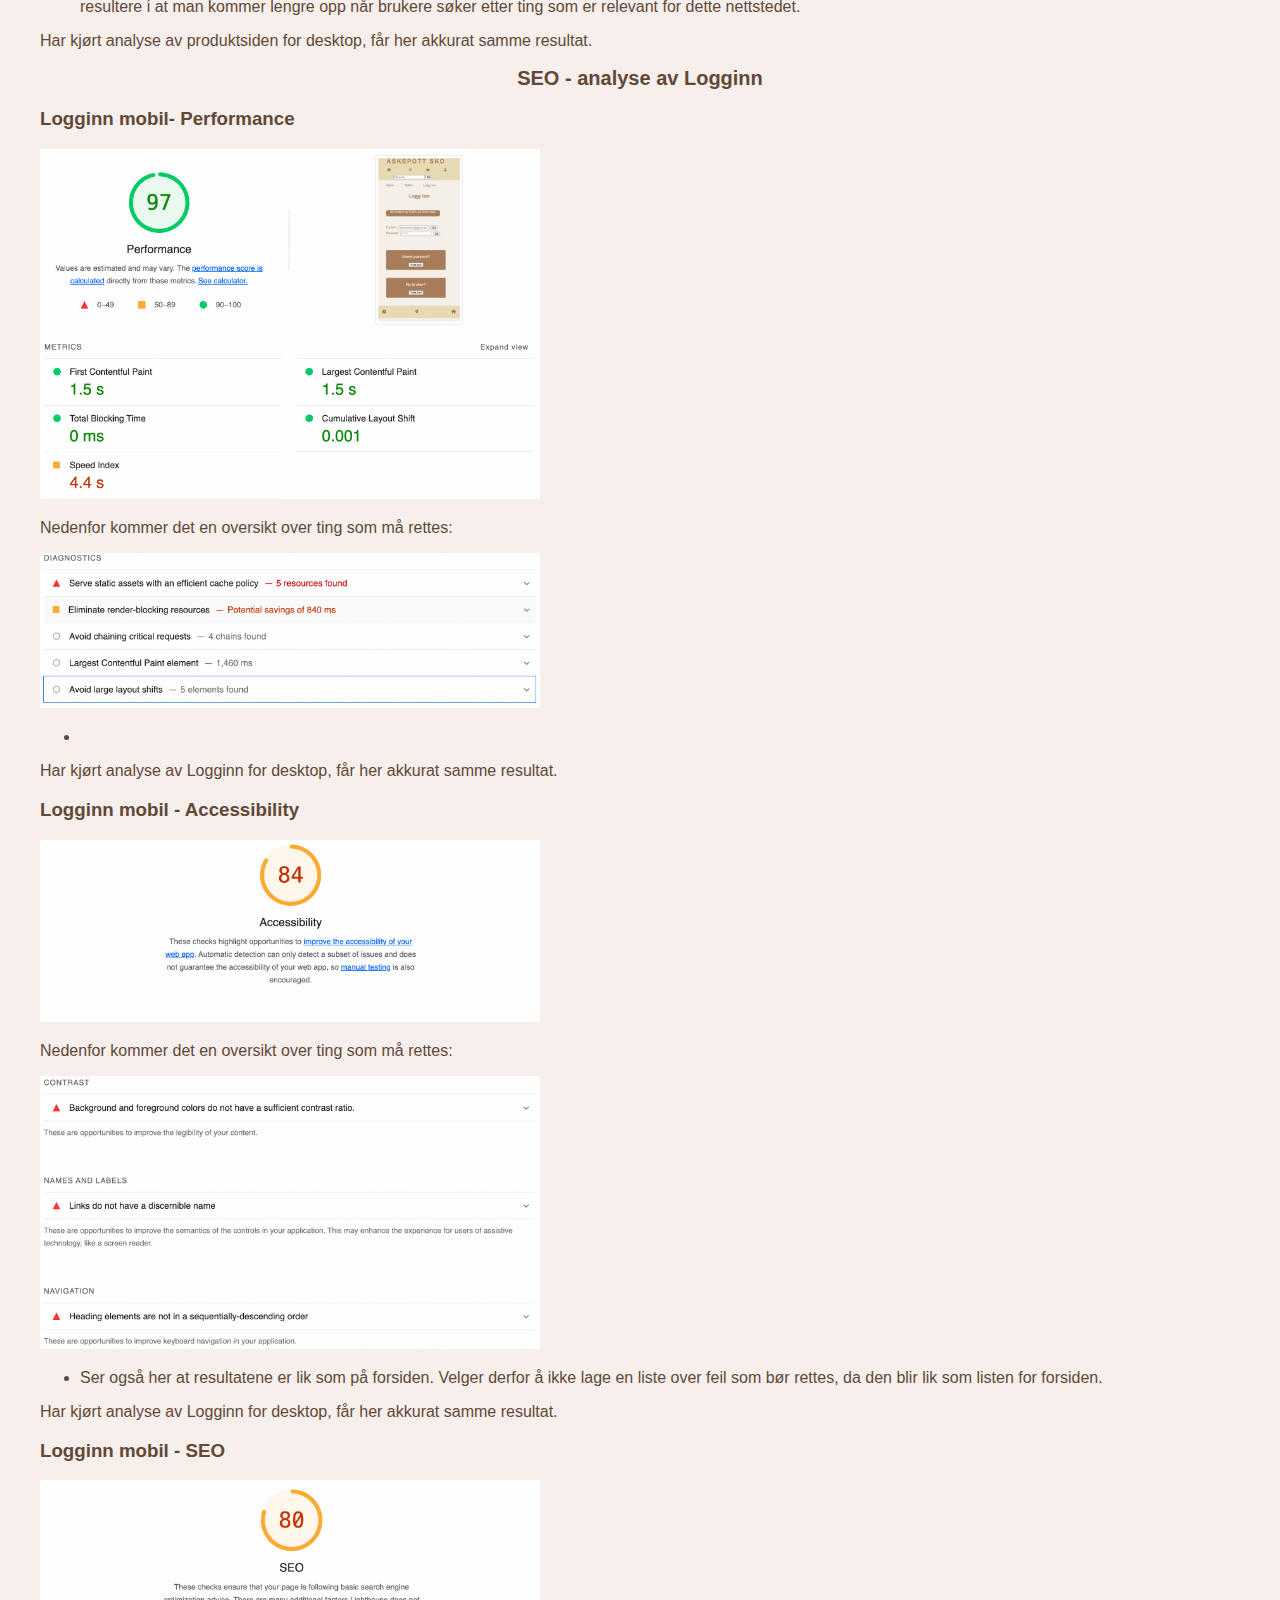
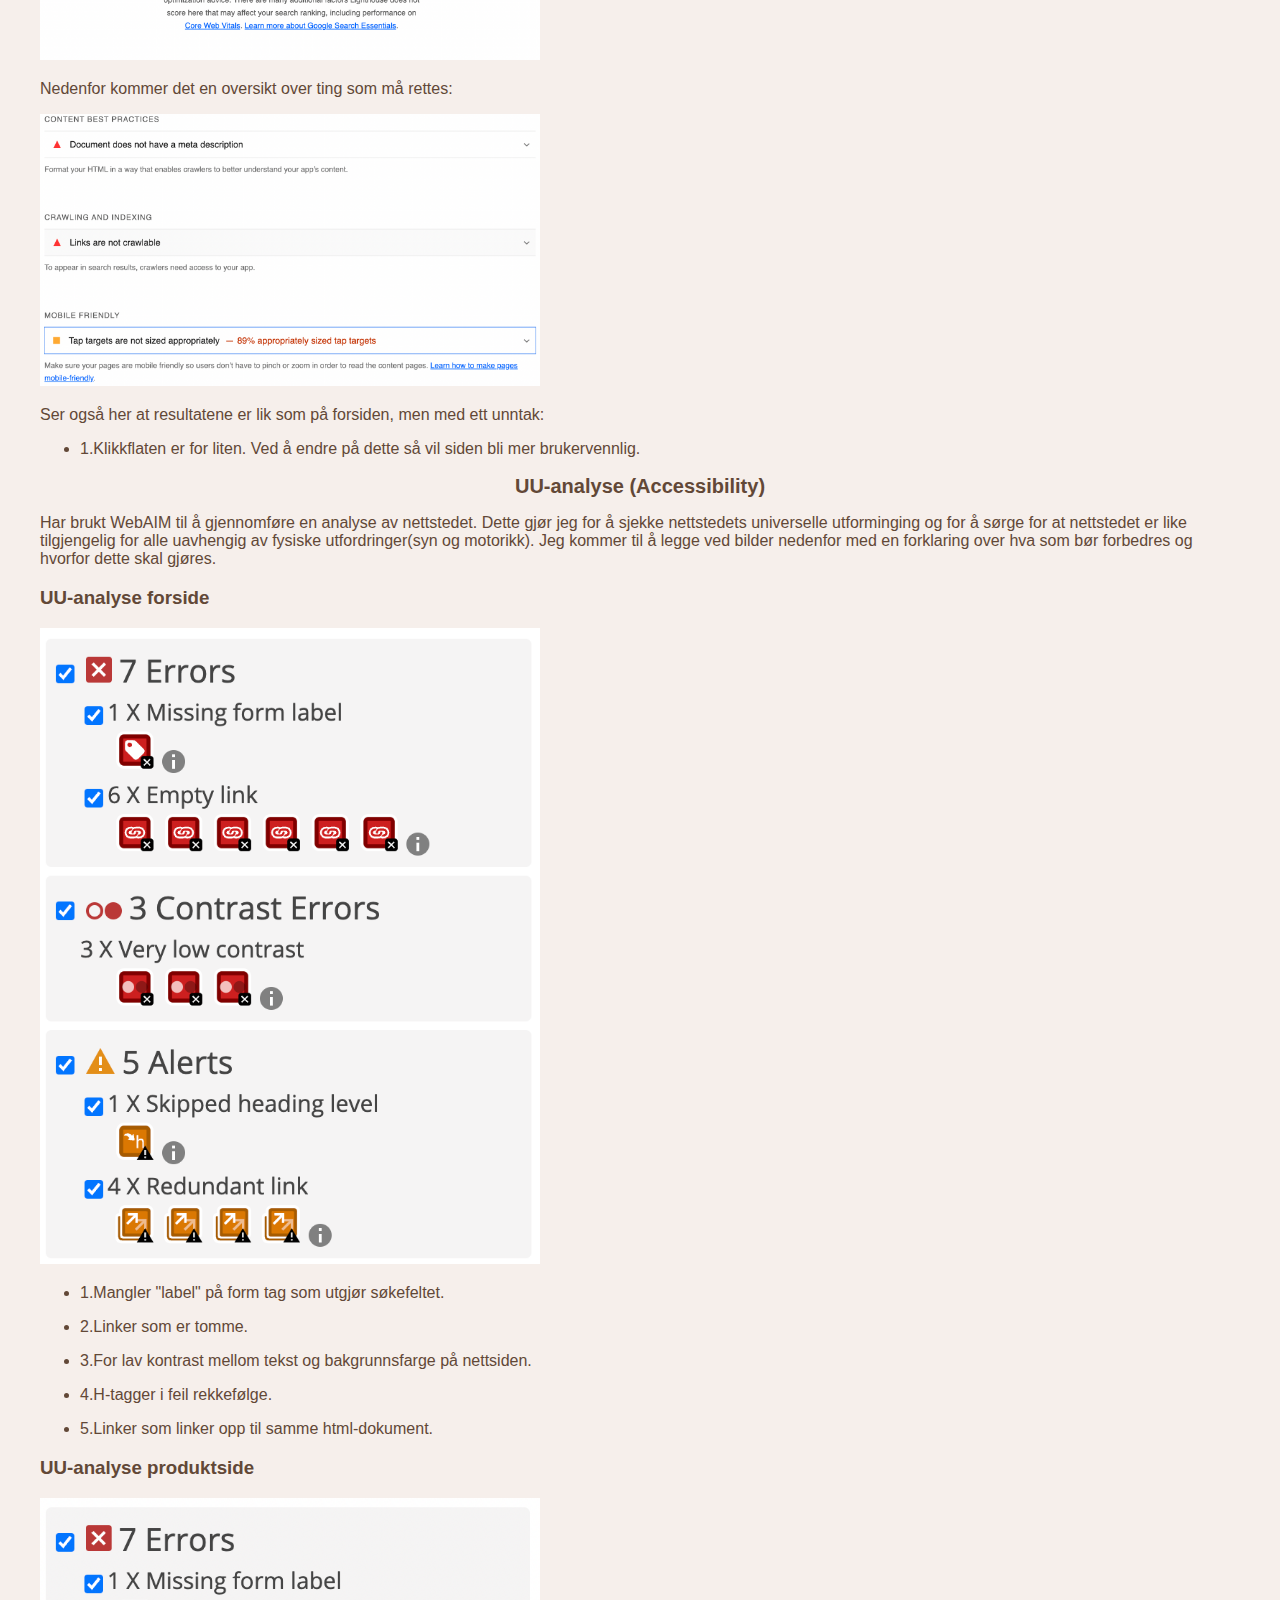
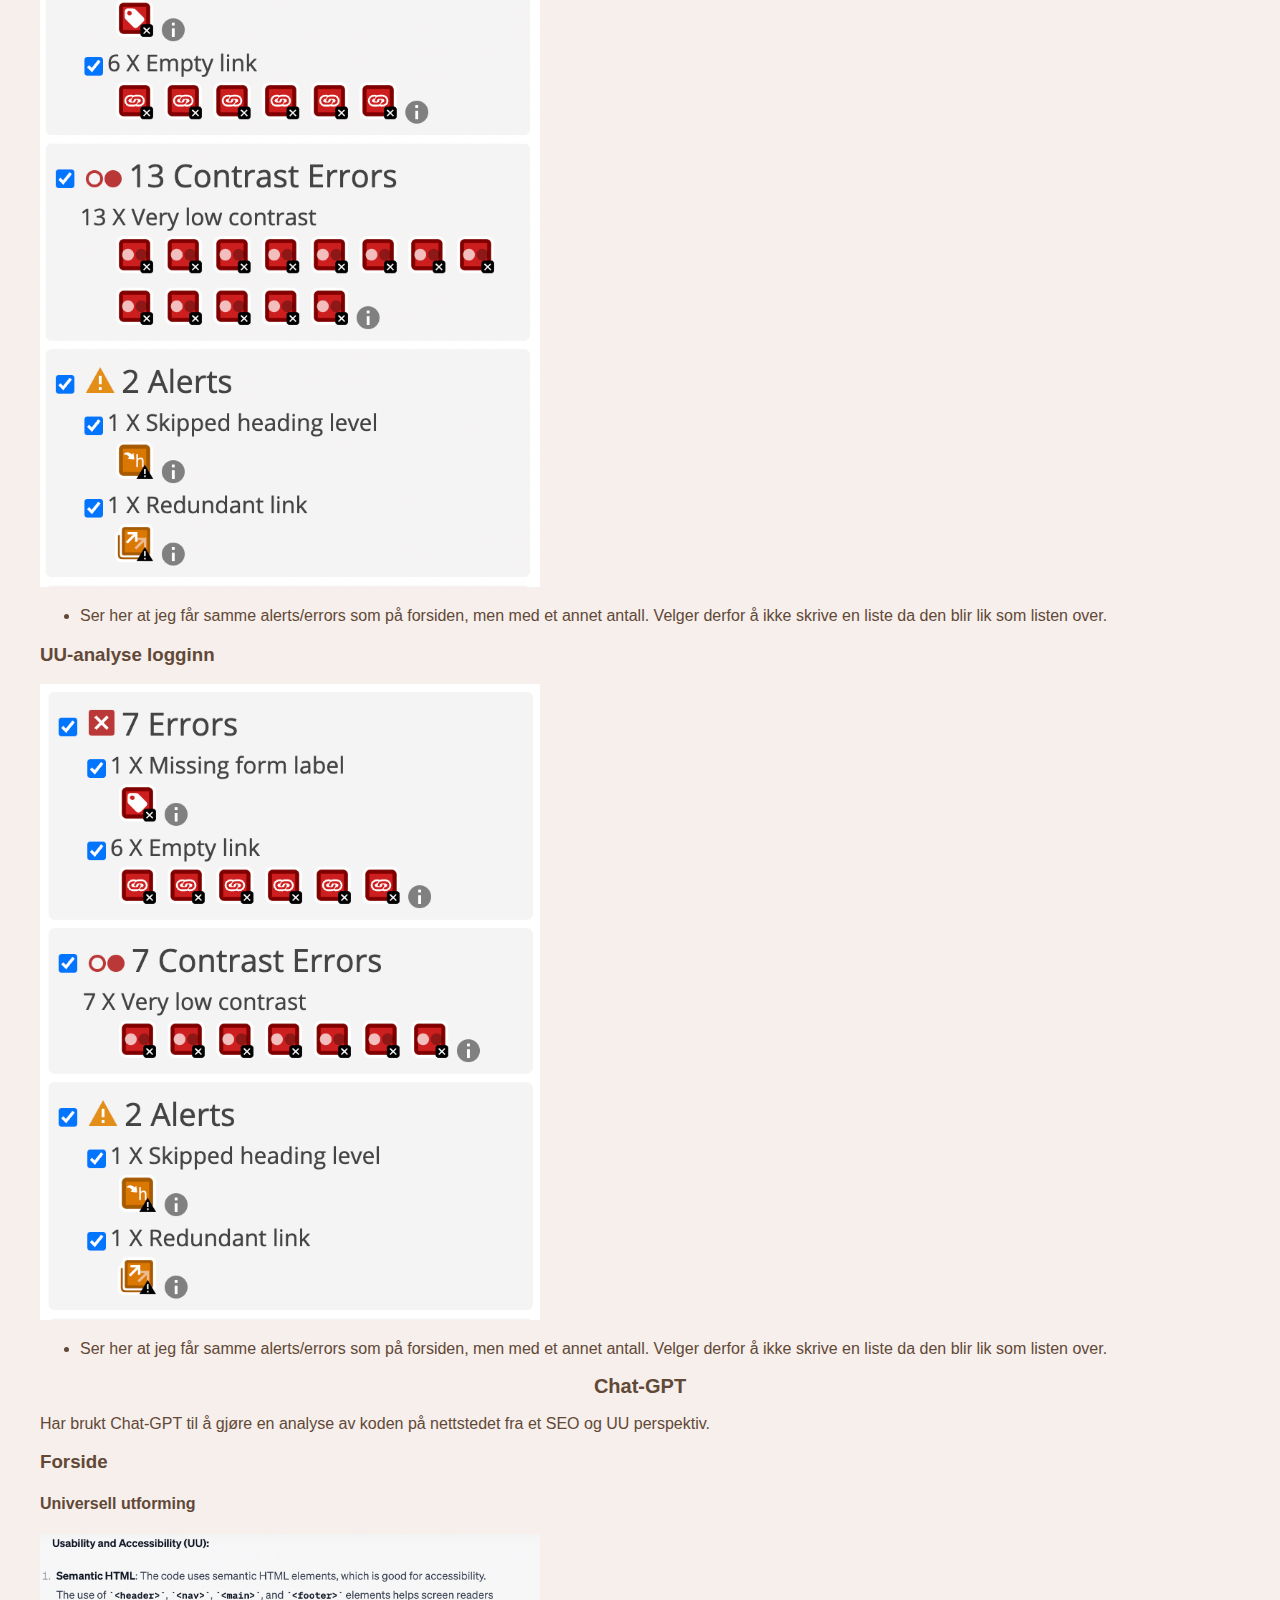
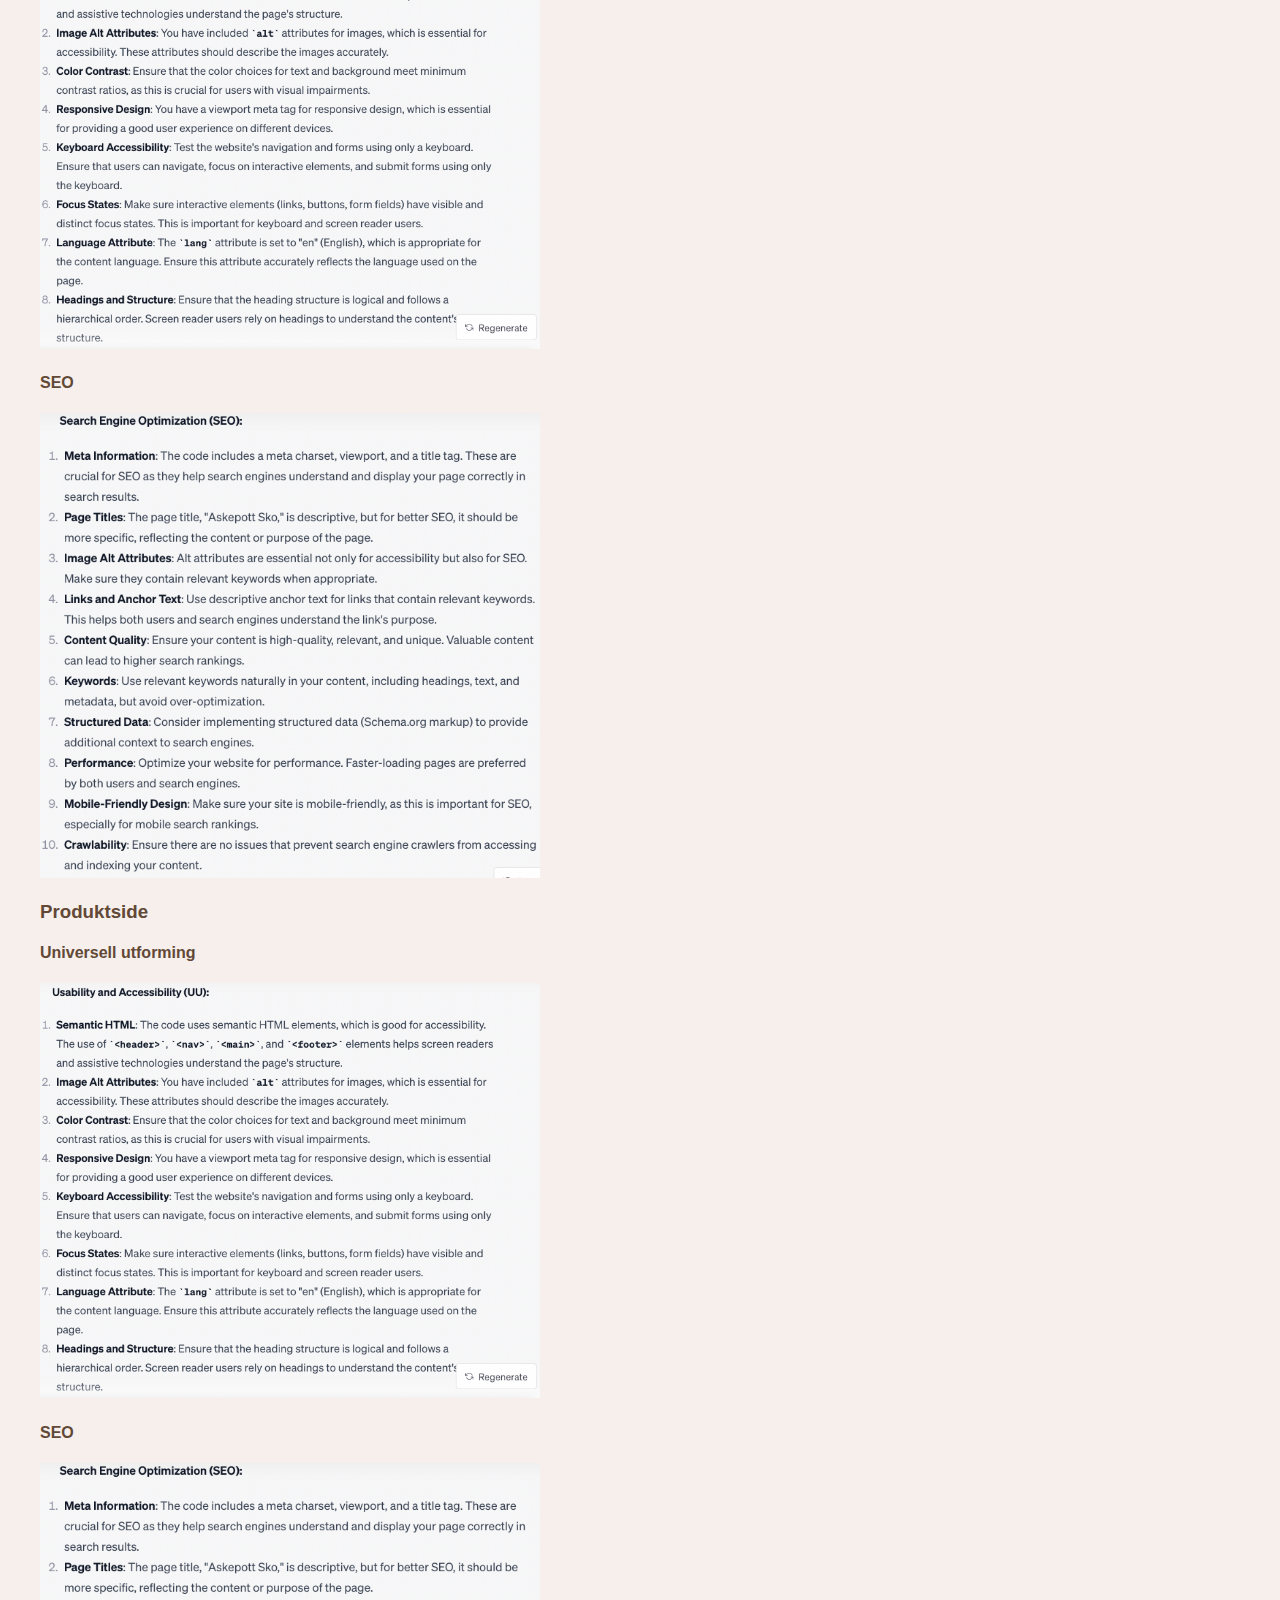
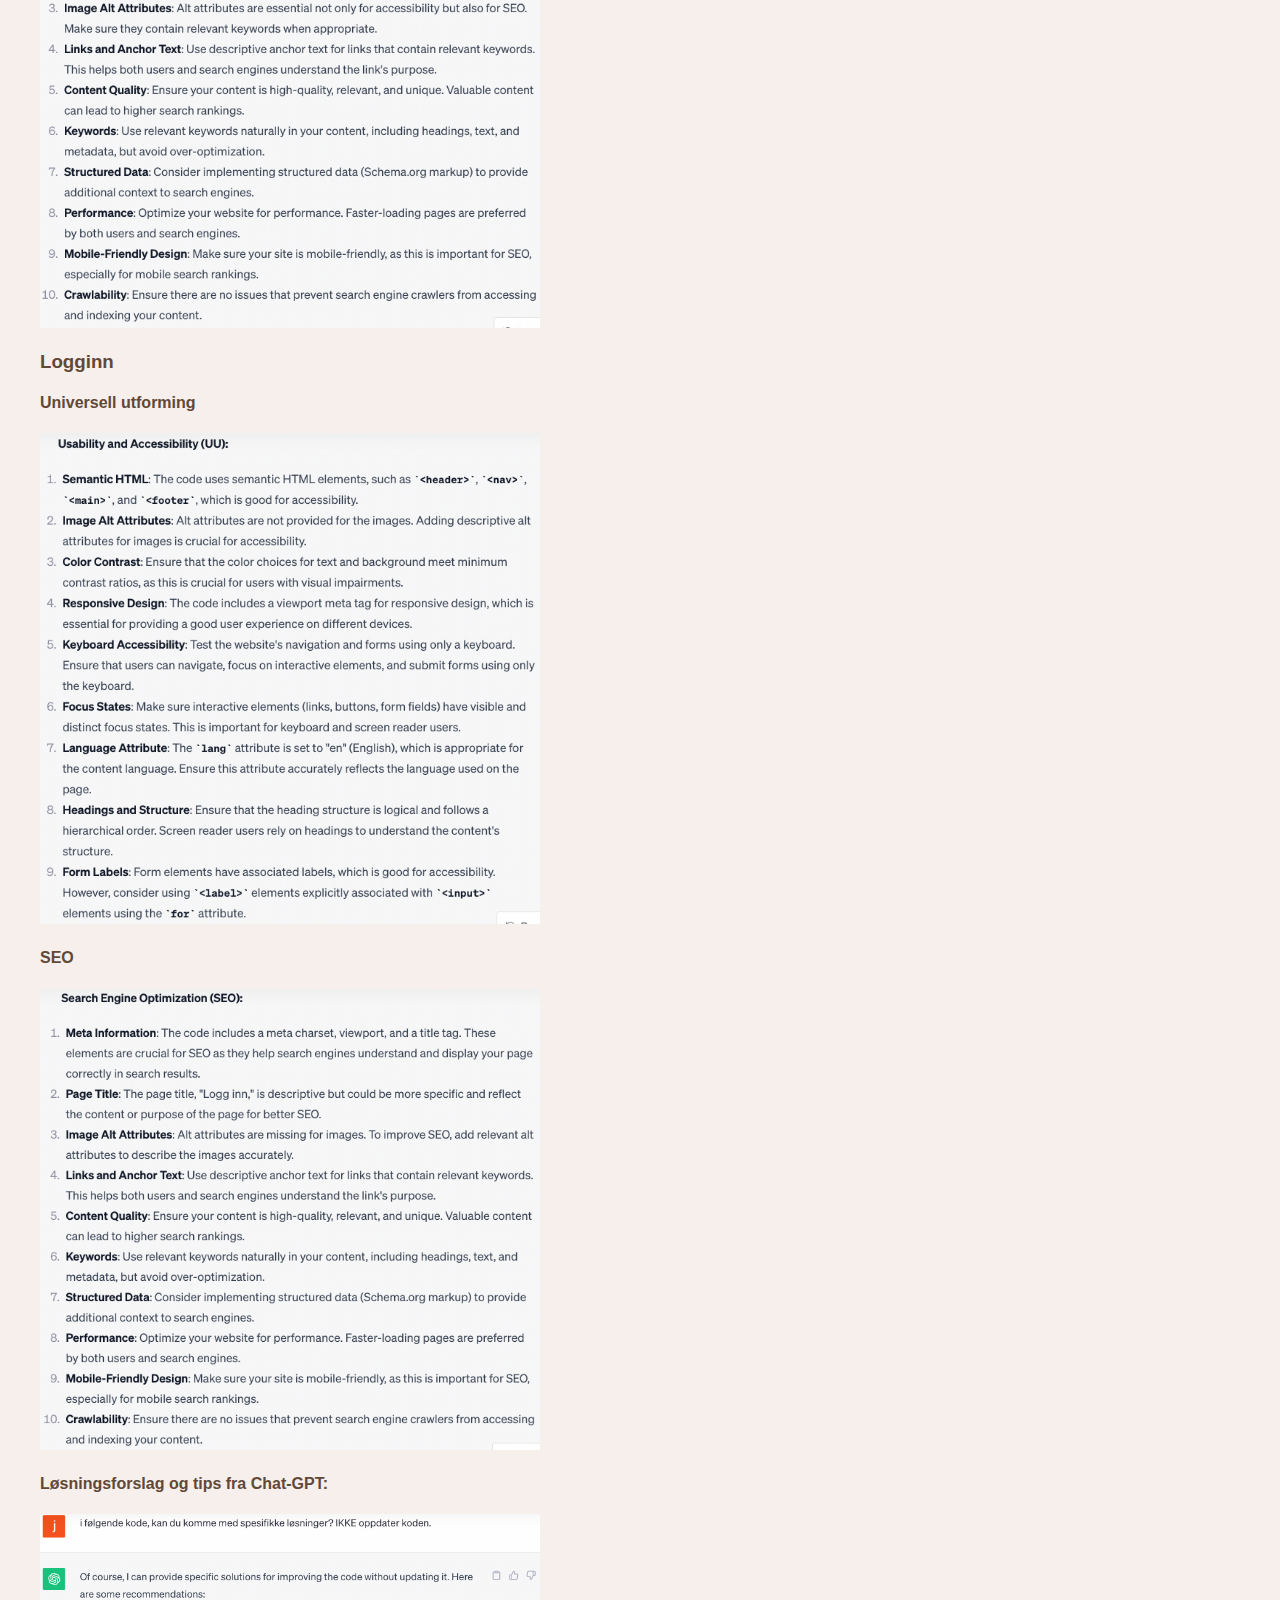
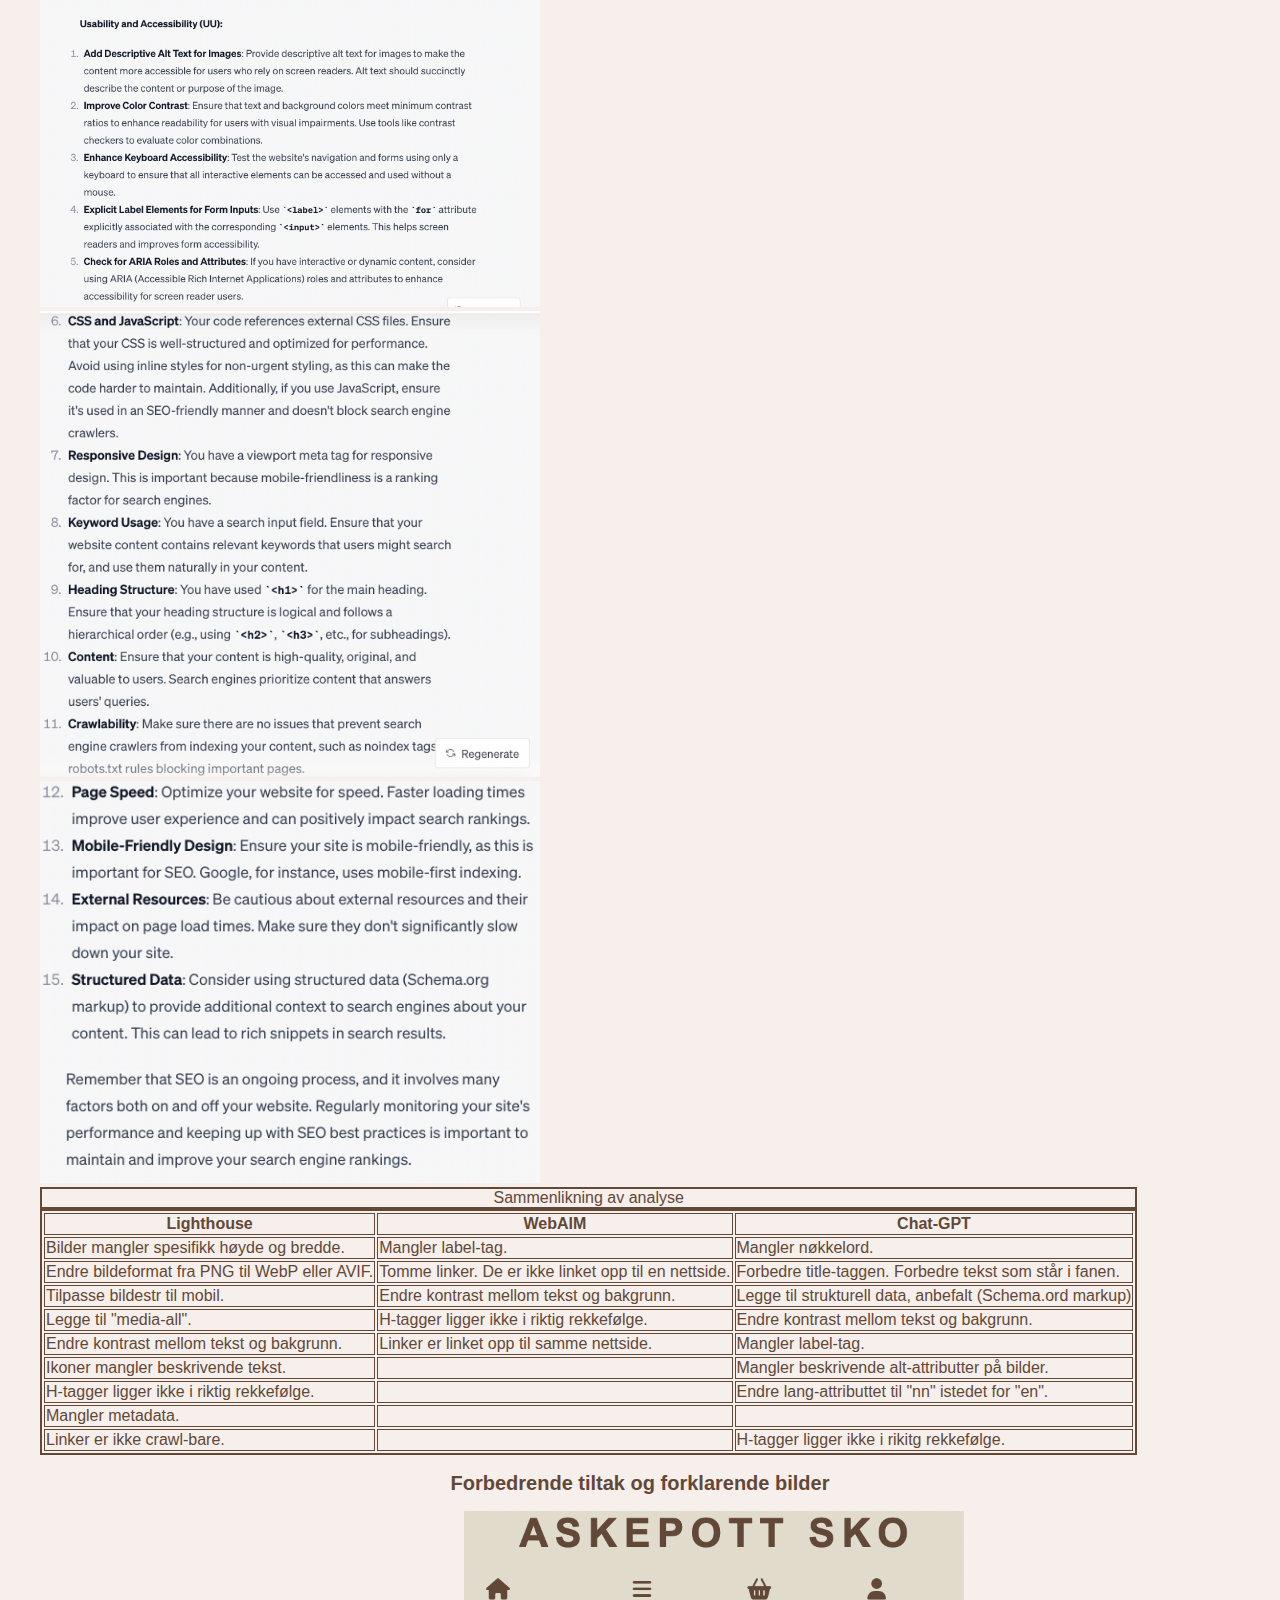
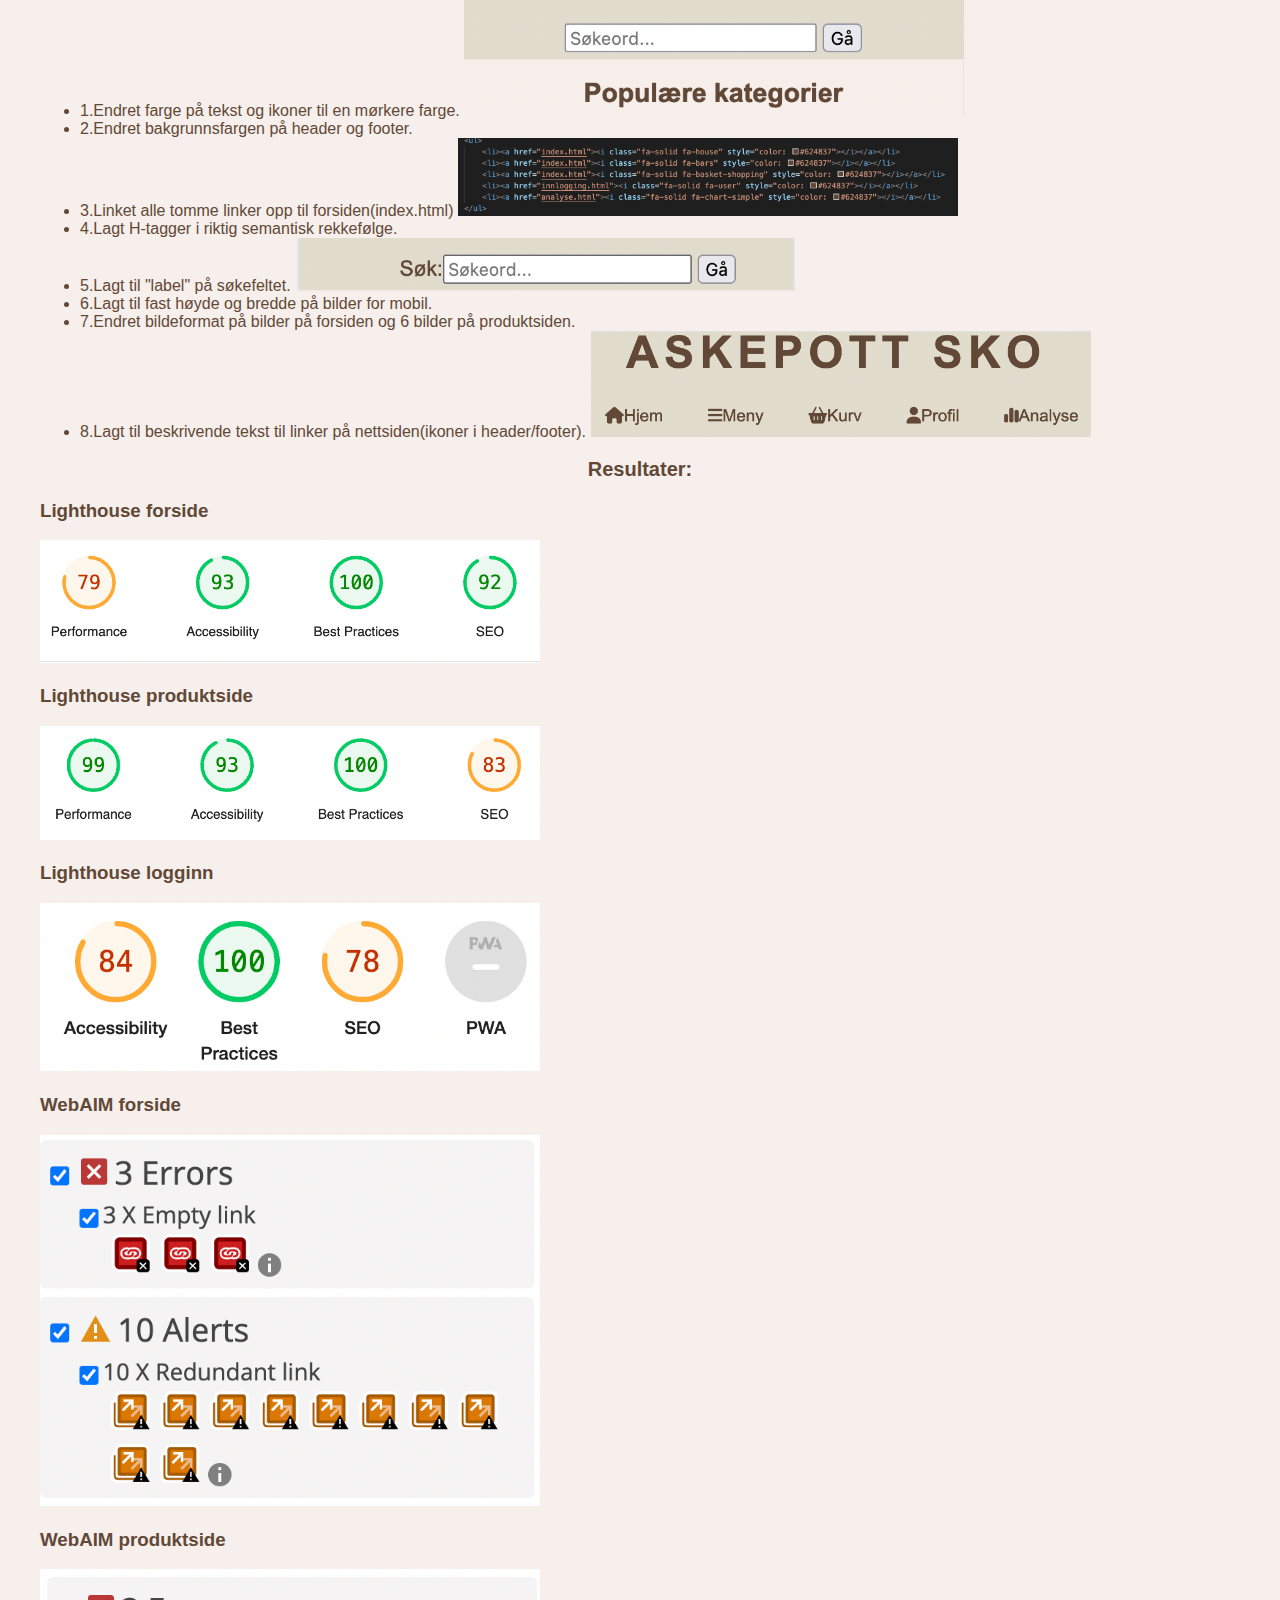
==== commit e729467d: "endret css og lagt til skip to main" ====
--- a/analyse.html
+++ b/analyse.html
@@ -13,6 +13,7 @@
 
 <body>
     <div id="grid-container">
+        <a href="#main" class="skip">Skip to main content</a>
     <header>
         <nav>
             <span>
@@ -318,16 +319,73 @@
             </table>
         </section>
         <section>
-            <h2>Forbedrende tiltak og ny analyse</h2>
+            <h2>Forbedrende tiltak og forklarende bilder</h2>
+            <article class="bilder-seo">
             <ul>
-                <li>1.Endret farge på tekst og ikoner til en mørkere farge.</li>
+                <li>1.Endret farge på tekst og ikoner til en mørkere farge.
+                    <img src="img/Nyheader2023-11-06-kl-17.49.48.png" alt="Bilde som viser endret bakgrunnsfarge til lyse beige og endret farge på tekst til en mørkere brun.">
+                </li>
                 <li>2.Endret bakgrunnsfargen på header og footer.</li>
-                <li>3.Linket alle tomme linker opp til forsiden(index.html)</li>
+                <li>3.Linket alle tomme linker opp til forsiden(index.html)
+                    <img src="img/Linker2023-11-06-kl-18.28.16.png" alt="Bilde av html-koden som viser at alle ikoner i header er linket opp til et html-dokument.">
+                </li>
                 <li>4.Lagt H-tagger i riktig semantisk rekkefølge.</li>
-                <li>5.Lagt til "label" på søkefeltet.</li>
+                <li>5.Lagt til "label" på søkefeltet.
+                    <img src="img/Sokefelt2023-11-06-kl-19.00.54.png" alt="Bilde av søkefelt som viser at det er blitt lagt til en label for søk.">
+                </li>
                 <li>6.Lagt til fast høyde og bredde på bilder for mobil.</li>
                 <li>7.Endret bildeformat på bilder på forsiden og 6 bilder på produktsiden.</li>
-                <li>8.Lagt til beskrivende tekst til linker på nettsiden(ikoner i header/footer).</li>
+                <li>8.Lagt til beskrivende tekst til linker på nettsiden(ikoner i header/footer).
+                    <img src="img/Linktekst2023-11-07-kl13.35.56.png" alt="Bilde som viser beskrivende tekst til ikoner i navigeringen i headeren.">
+                </li>
+            </ul>
+            </article>
+        </section>
+        <section class="bilder-seo">
+            <h2>Resultater:</h2>
+            <article>
+                <h3>Lighthouse forside</h3>
+                <img src="img/Nyanalyse-index2023-11-07-kl-12.50.07.png" alt="Bilde som viser nye resultater av SEO analyse for forsiden.">
+            </article>
+            <article>
+                <h3>Lighthouse produktside</h3>
+                <img src="img/NyanalyseProdukt2023-11-07-kl12.53.52.png" alt="Bilde som viser nye resultater av SEO analyse for produktsiden.">
+            </article>
+            <article>
+                <h3>Lighthouse logginn</h3>
+                <img src="img/NyanalyseLogginn2023-11-07-kl13.15.12.png" alt="Bilde som viser nye resultater av SEO analyse for logginn.">
+            </article>
+        </section>
+        <section class="bilder-seo">
+            <article>
+                <h3>WebAIM forside</h3>
+                <img src="img/NyWebAimIndex2023-11-07kl13.48.38.png" alt="Bilde som viser nye resultater av WebAIM for forsiden.">
+            </article>
+            <article>
+                <h3>WebAIM produktside</h3>
+                <img src="img/NyWebAimProdukt2023-11-07-kl13.52.12.png" alt="Bilde som viser nye resultater av WebAIM for produktsiden.">
+            </article>
+            <article>
+                <h3>WenAIM logginn</h3>
+                <img src="img/NyWebAimLogginn2023-11-07kl13.54.26.png" alt="Bilde som viser nye resultater av WebAIM for logginn">
+            </article>
+            <article>
+                <h4>Forklaring:</h4>
+                <p>Som illustrert på bildene over så har endringene jeg har gjort hatt god effekt (Se liste over forbedringer lengre opp). Lighthouse analysen av produktsiden og logginn-siden viser en SEO på 83%/78%. Dette er fordi linker i footeren ikke hadde beskrivende tekst, og at linkene var tomme. Dette har jeg rettet på i etterkant av analysen.</p>
+            </article>
+        </section>
+        <section>
+            <h2>Test av skjermleser</h2>
+            <p>Skjermleserverktøyet leste opp alt på nettsiden på norsk, men da den skulle lese opp ikonene i navigasjonen ble dette gjort på engelsk. Hvorfor dette skjedde er jeg noe usikker på, med tanke på at språket i html-dokumentene er satt til "nn". Den tok pause på ca 1-2 sekunder pr. del den leste opp og leste ting noe raskt.Dette er noe man kan justere i instillinger på maskinen. Utover dette så fikk den med seg alt på alle sidene. En annen utfordring var at den leste opp alt i headeren før den kom til hovedinnholdet på nettsiden, dette tok unødvendig tid og kan skape irritasjon hos en bruker av dette verktøyet.</p>
+        </section>
+        <section>
+            <h2>Test av tastaturnavigasjon</h2>
+            <p>Har kjørt en test med navigering av tastatur på nettstedet. Den når tak i alt som er av innhold på siden og man kan navigere seg frem og tilbake, samt kommer man seg videre inn på de andre nettsidene. Jeg lister opp noen utfordringer nedenfor:</p>
+            <ul>
+                <li>Når man skal bla seg gjennom navigasjonen i header, tekst under bilder og navigasjonen som ligger i footer så må man trykke "tab" 3 ganger før man kommer videre.</li>
+                <li>For å komme til hovedinnholdet på nettsiden må man trykke seg igjennom alt som ligger i header.</li>
+                <li>Det går ikke an å bla seg tilbake til header fra hovedinnhold. Kun mulig å bla seg tilbake i inneværende seksjon.</li>
+                <li>Det går ikke an å bla seg til hovedinnhold fra footer.</li>
             </ul>
         </section>
 
--- a/css/style.css
+++ b/css/style.css
@@ -57,6 +57,15 @@
     
 }
 
+.skip{
+    position: absolute;
+    left: -10000px;
+    top: auto;
+    width: 1px;
+    height: 1px;
+    overflow: hidden;
+}
+
 /*Ikoner i header*/
 .navtekst li a{
     font-size: 0;
@@ -67,6 +76,18 @@
 }
 /*Slutt*/
 
+/*Ikoner i footer*/
+
+.footer li a{
+    font-size: 0;
+}
+
+.footer li a i{
+    font-size: 15px;
+}
+
+/*Slutt*/
+
 .forsideh1{
     text-align: center;
 }
@@ -99,9 +120,10 @@
     text-align: center;
     margin: 40px;
     height: 30px;
-    background-color: #a67a5b;
-    color: #f6efeb;
+    background-color: #e1dccd;
+    color: #624837;
     border-radius: 5px;
+    font-size: 15px;
 }
 
 a{
@@ -154,24 +176,26 @@
 .logginn2{
     text-align: center;
     margin: 40px;
-    background-color: #a67a5b;
-    color: #f6efeb;
+    background-color: #e1dccd;
+    color: #624837;
     border-radius: 5px;
     width: 300px;
     height: 100px;
     padding: 5px;
+    font-size: 16px;
 }
 
 /*Dette er for ny bruker*/
 .logginn3{
     text-align: center;
     margin: 40px;
-    background-color: #a67a5b;
-    color: #f6efeb;
+    background-color: #e1dccd;
+    color: #624837;
     border-radius: 5px;
     width: 300px;
     height: 100px;
     padding: 5px;
+    font-size: 16px;
 }
 
 .default-flex{
@@ -299,6 +323,10 @@
     }
     /*Slutt*/
 
+    .footer li a{
+        font-size: 15px;
+    }
+
     .logginnh1{
         font-size: 40px;
         text-align: center;
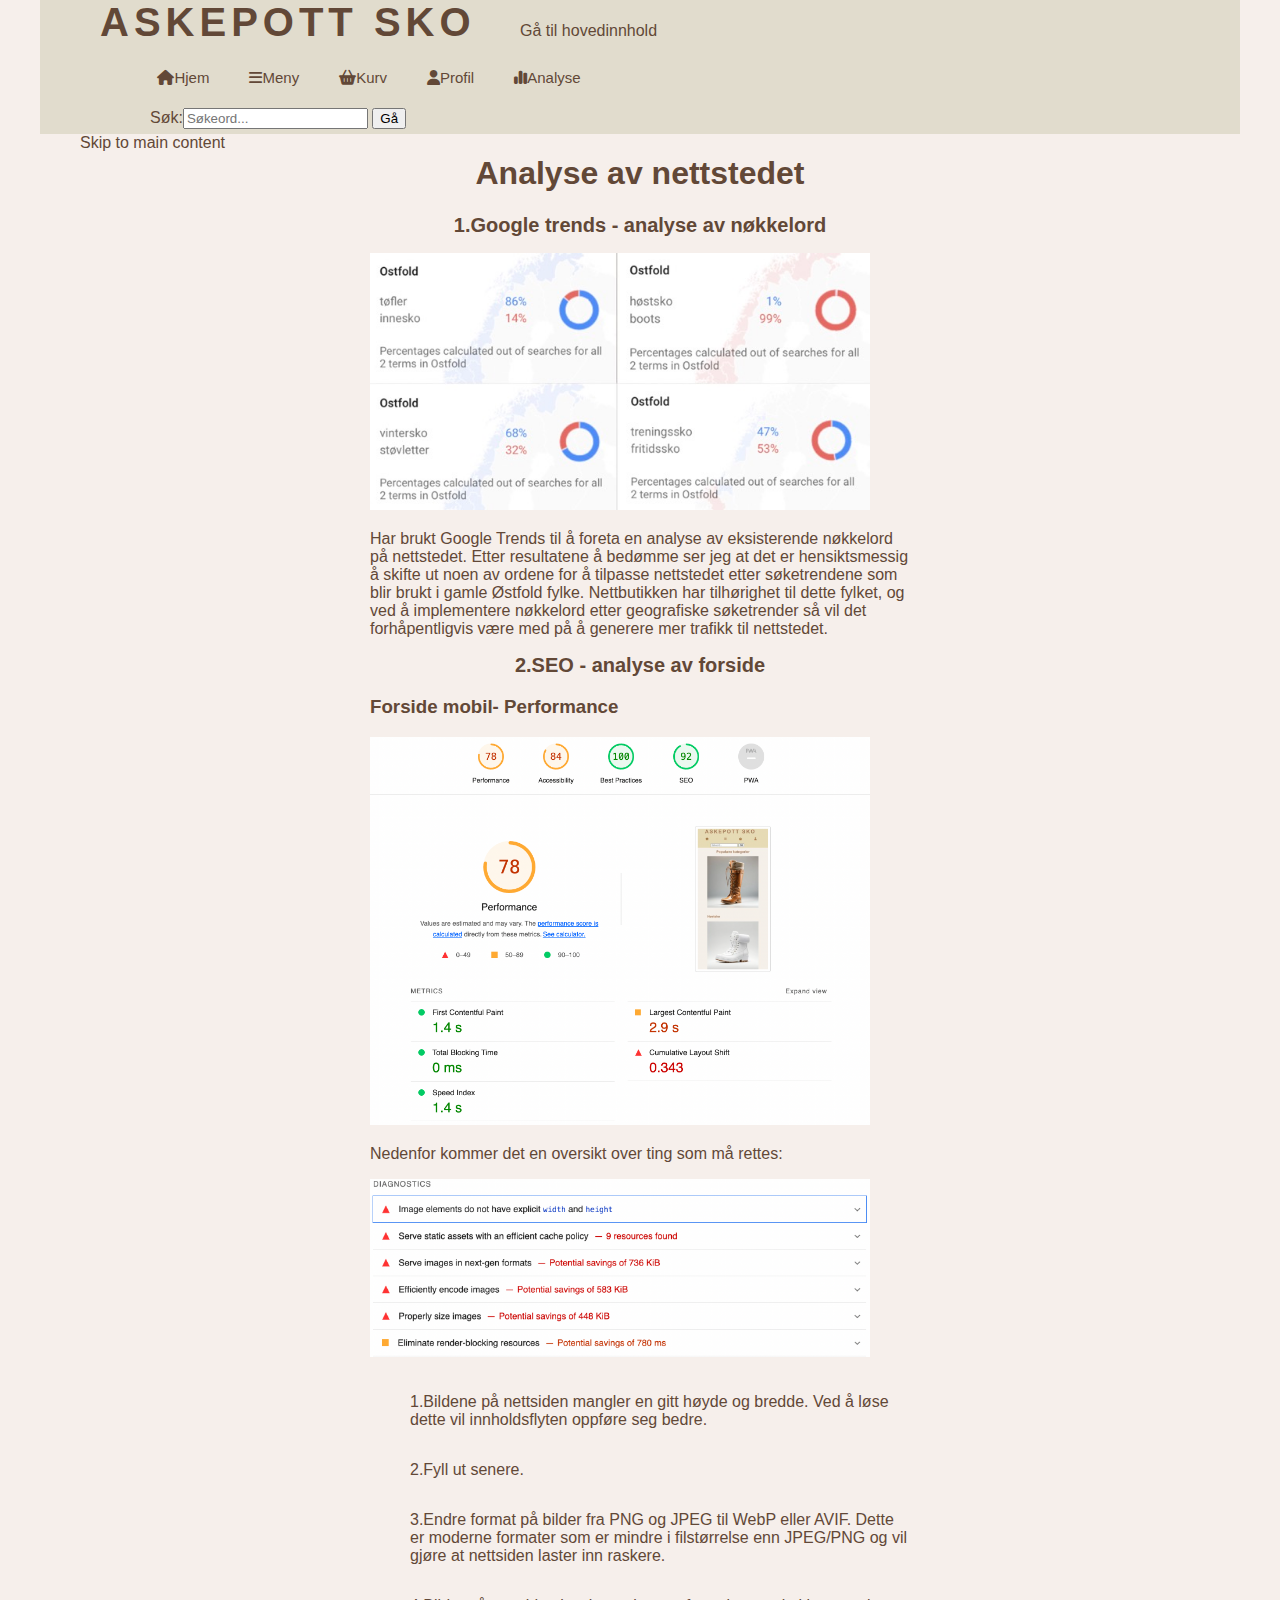
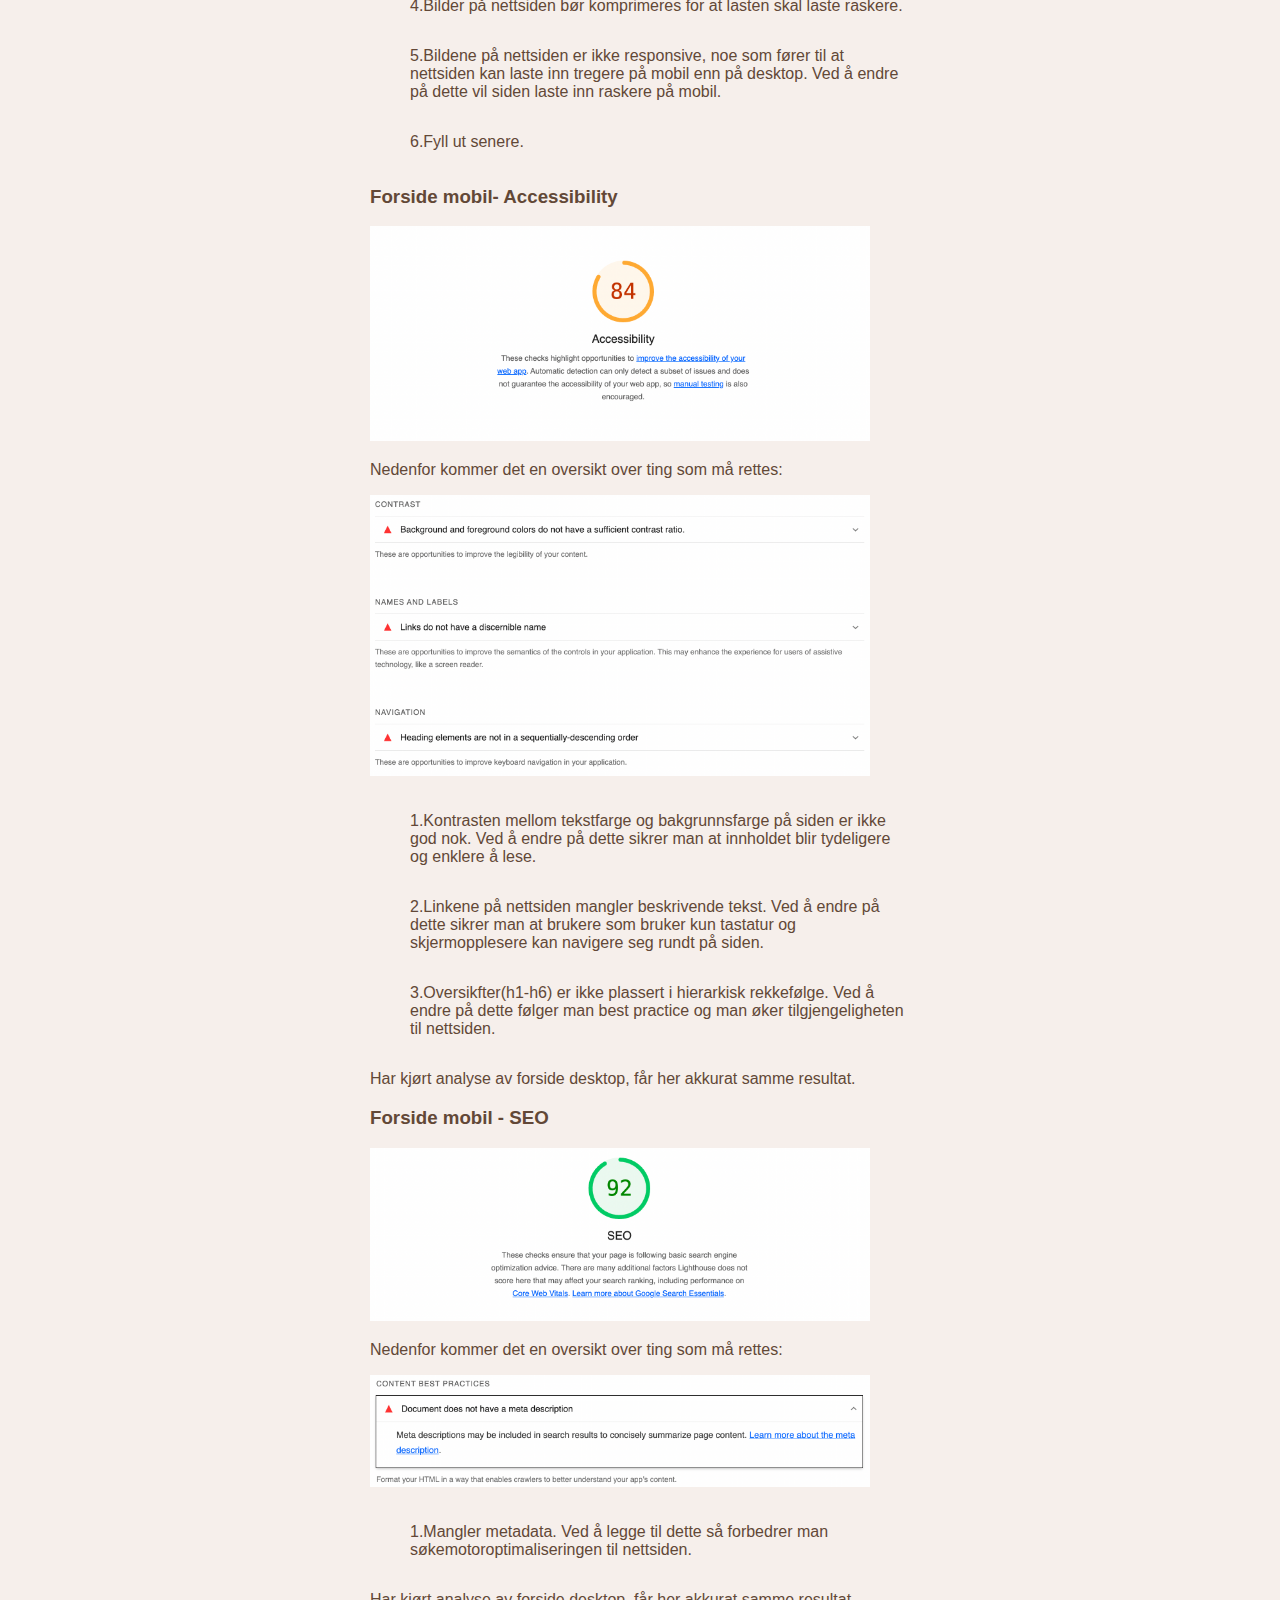
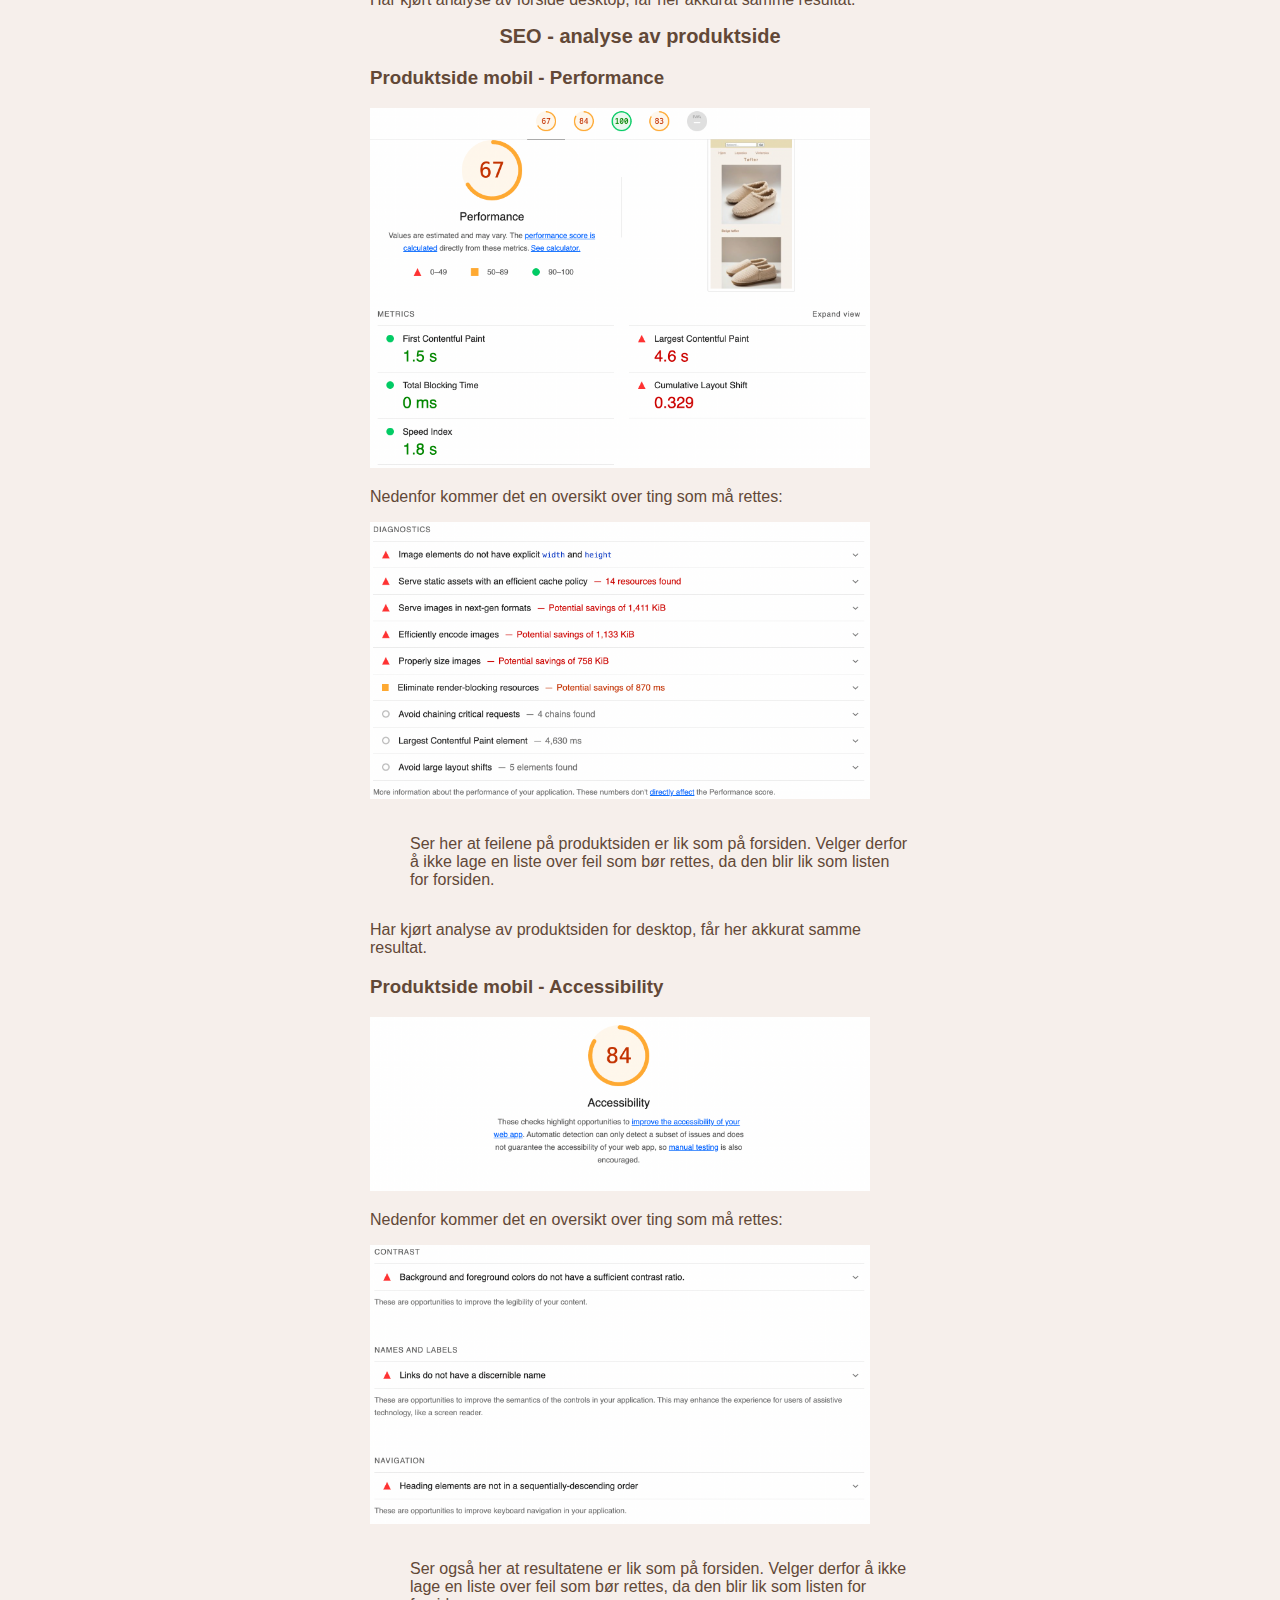
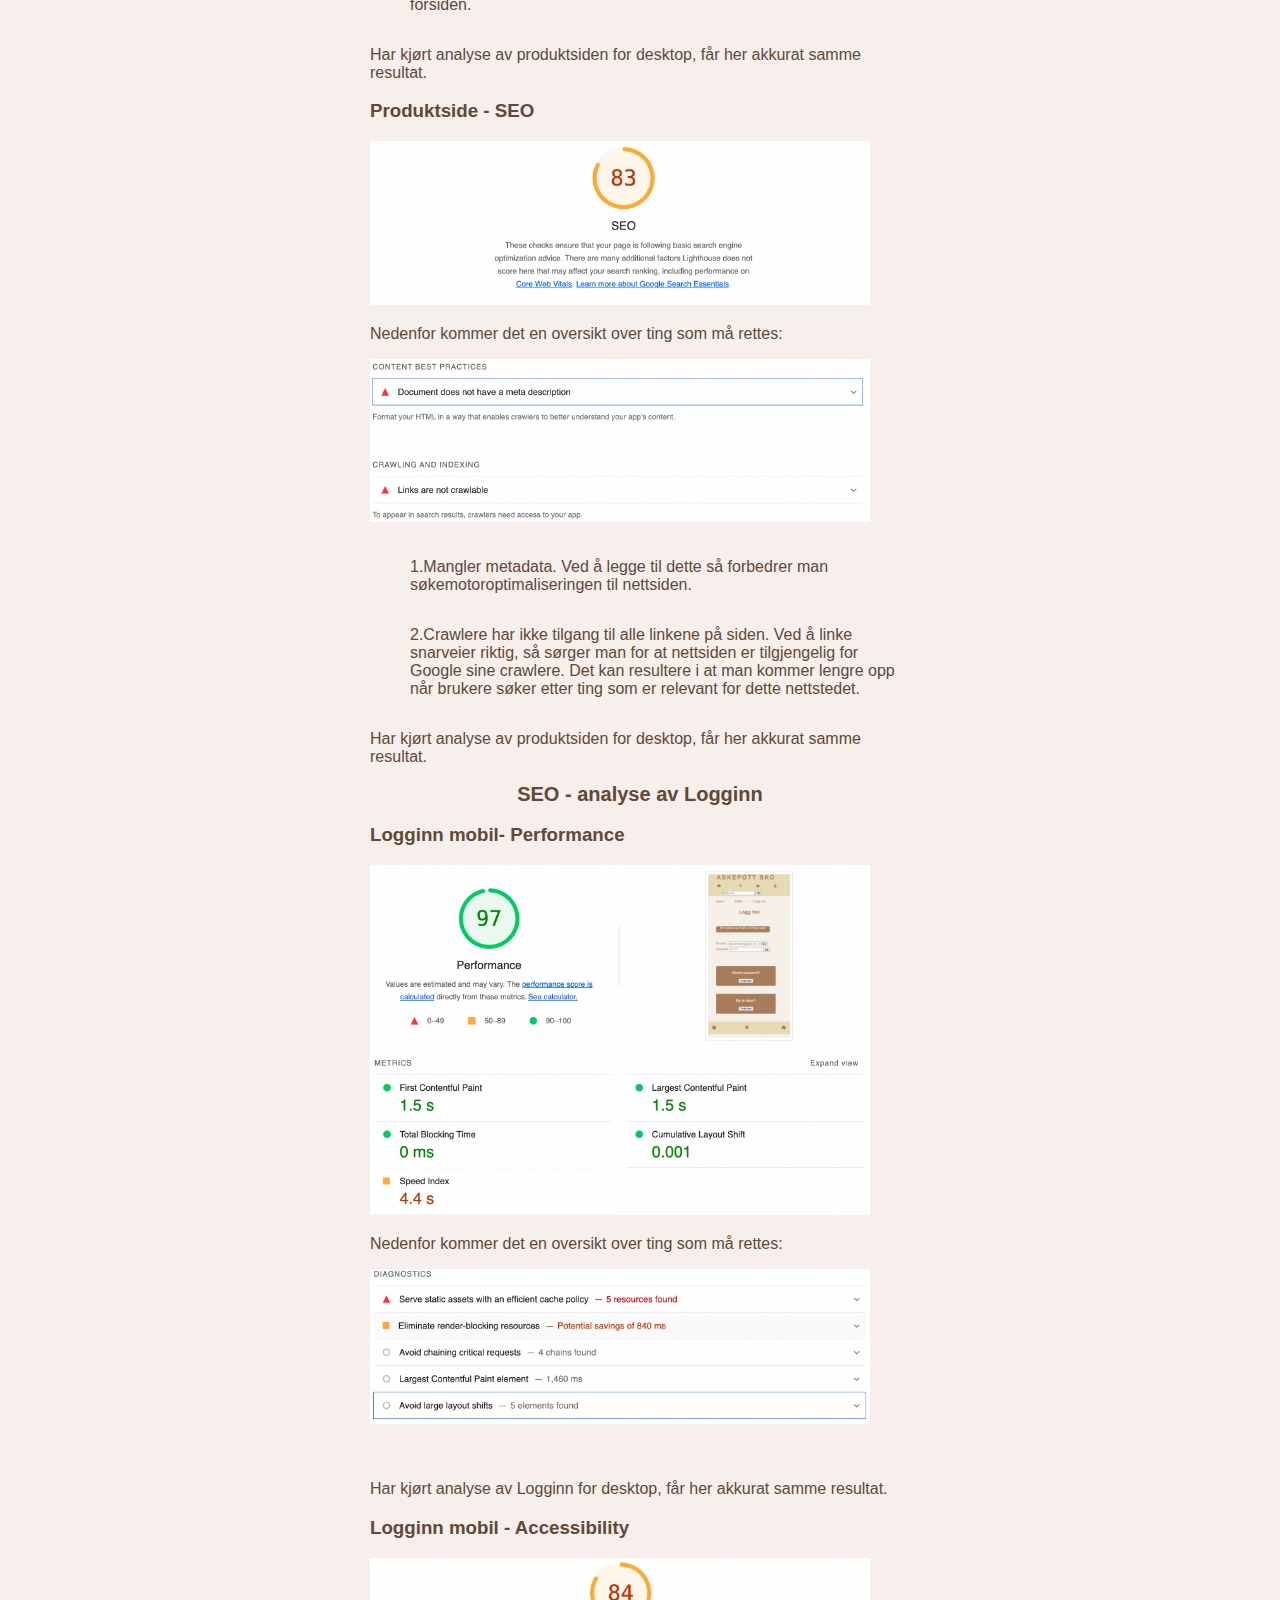
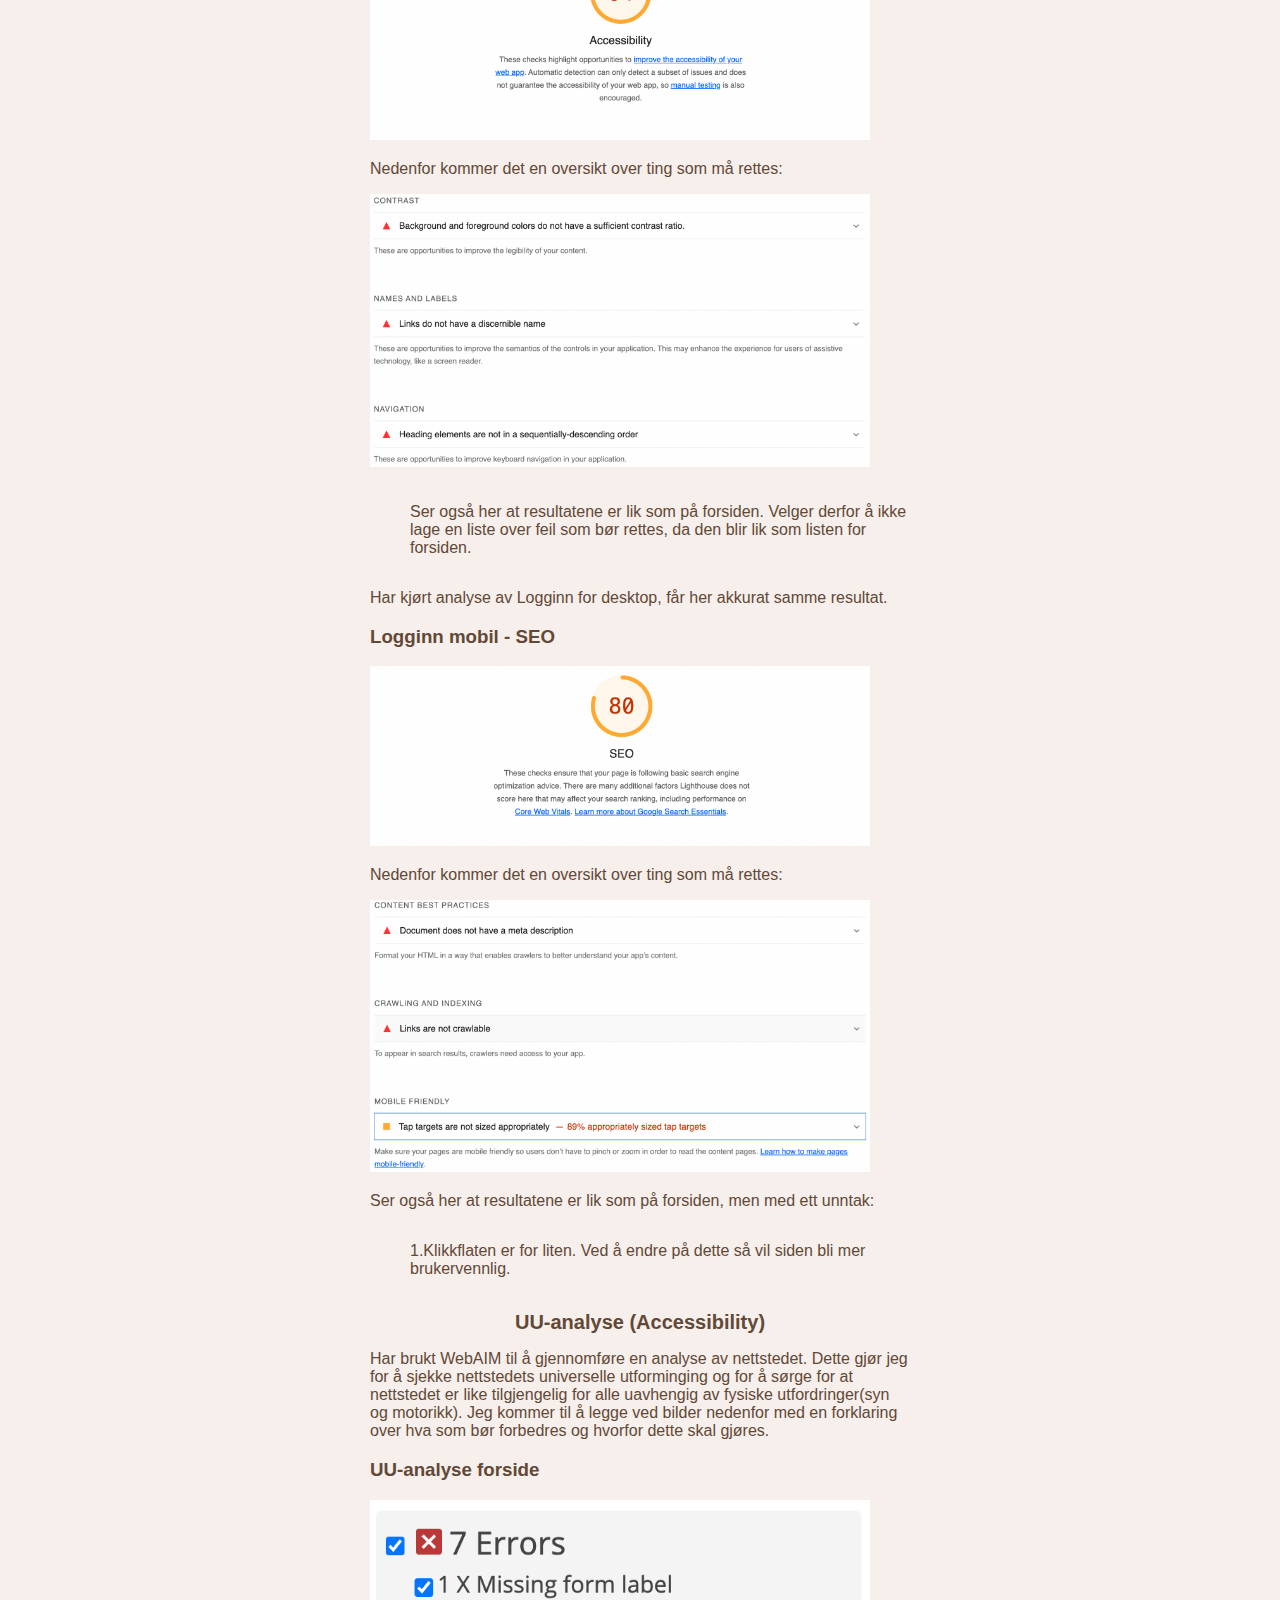
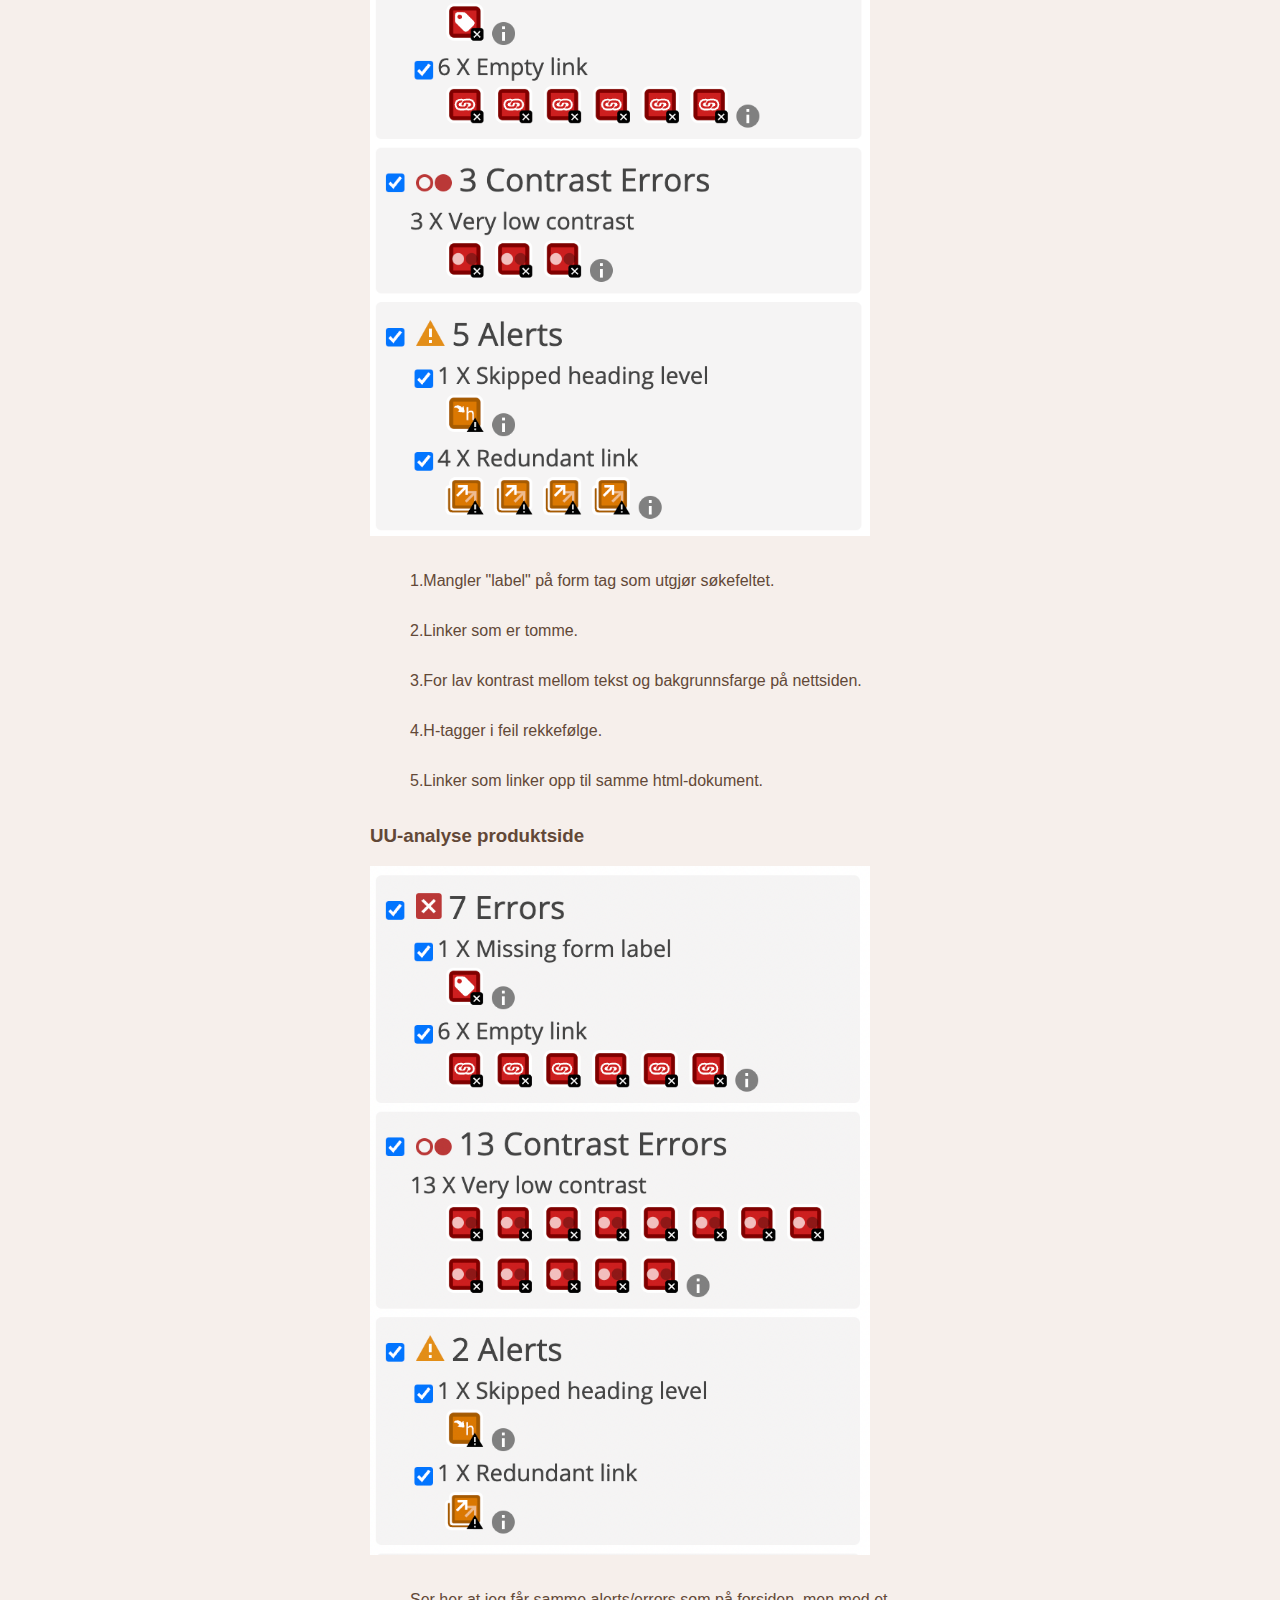
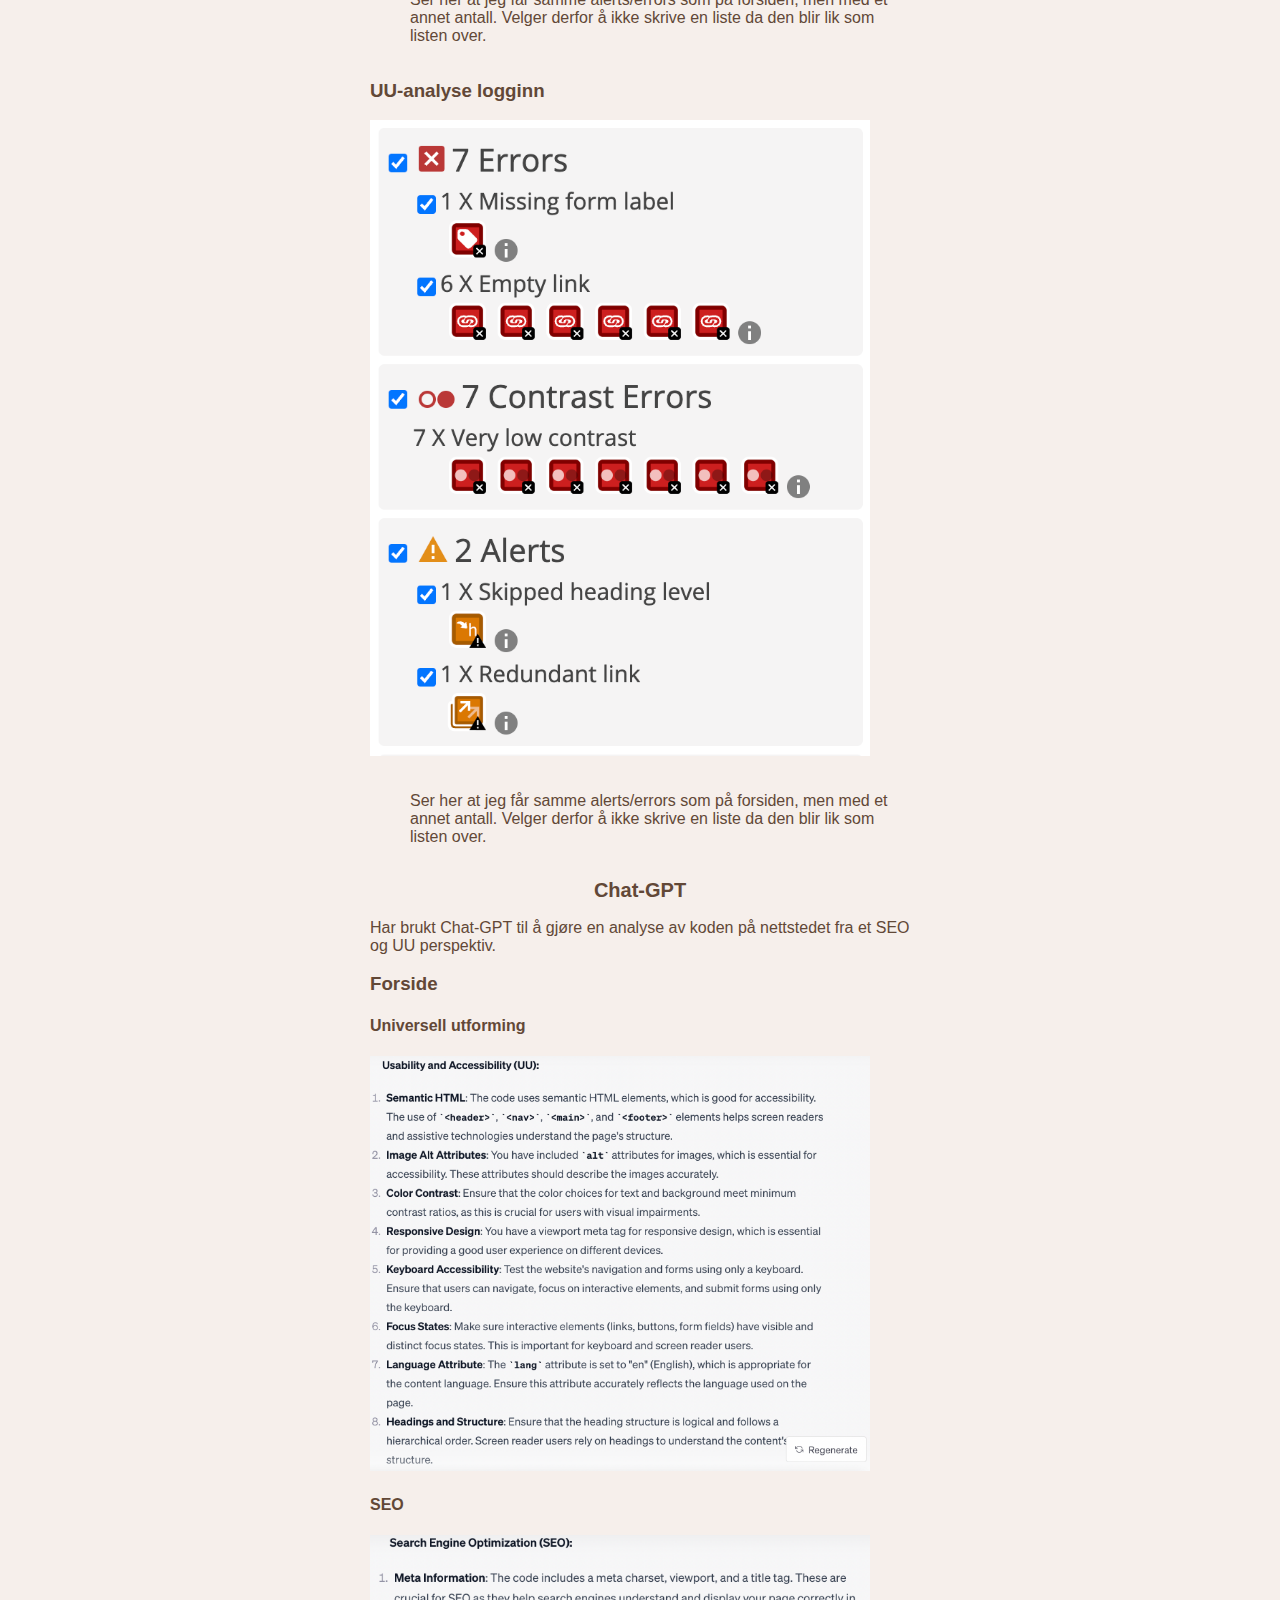
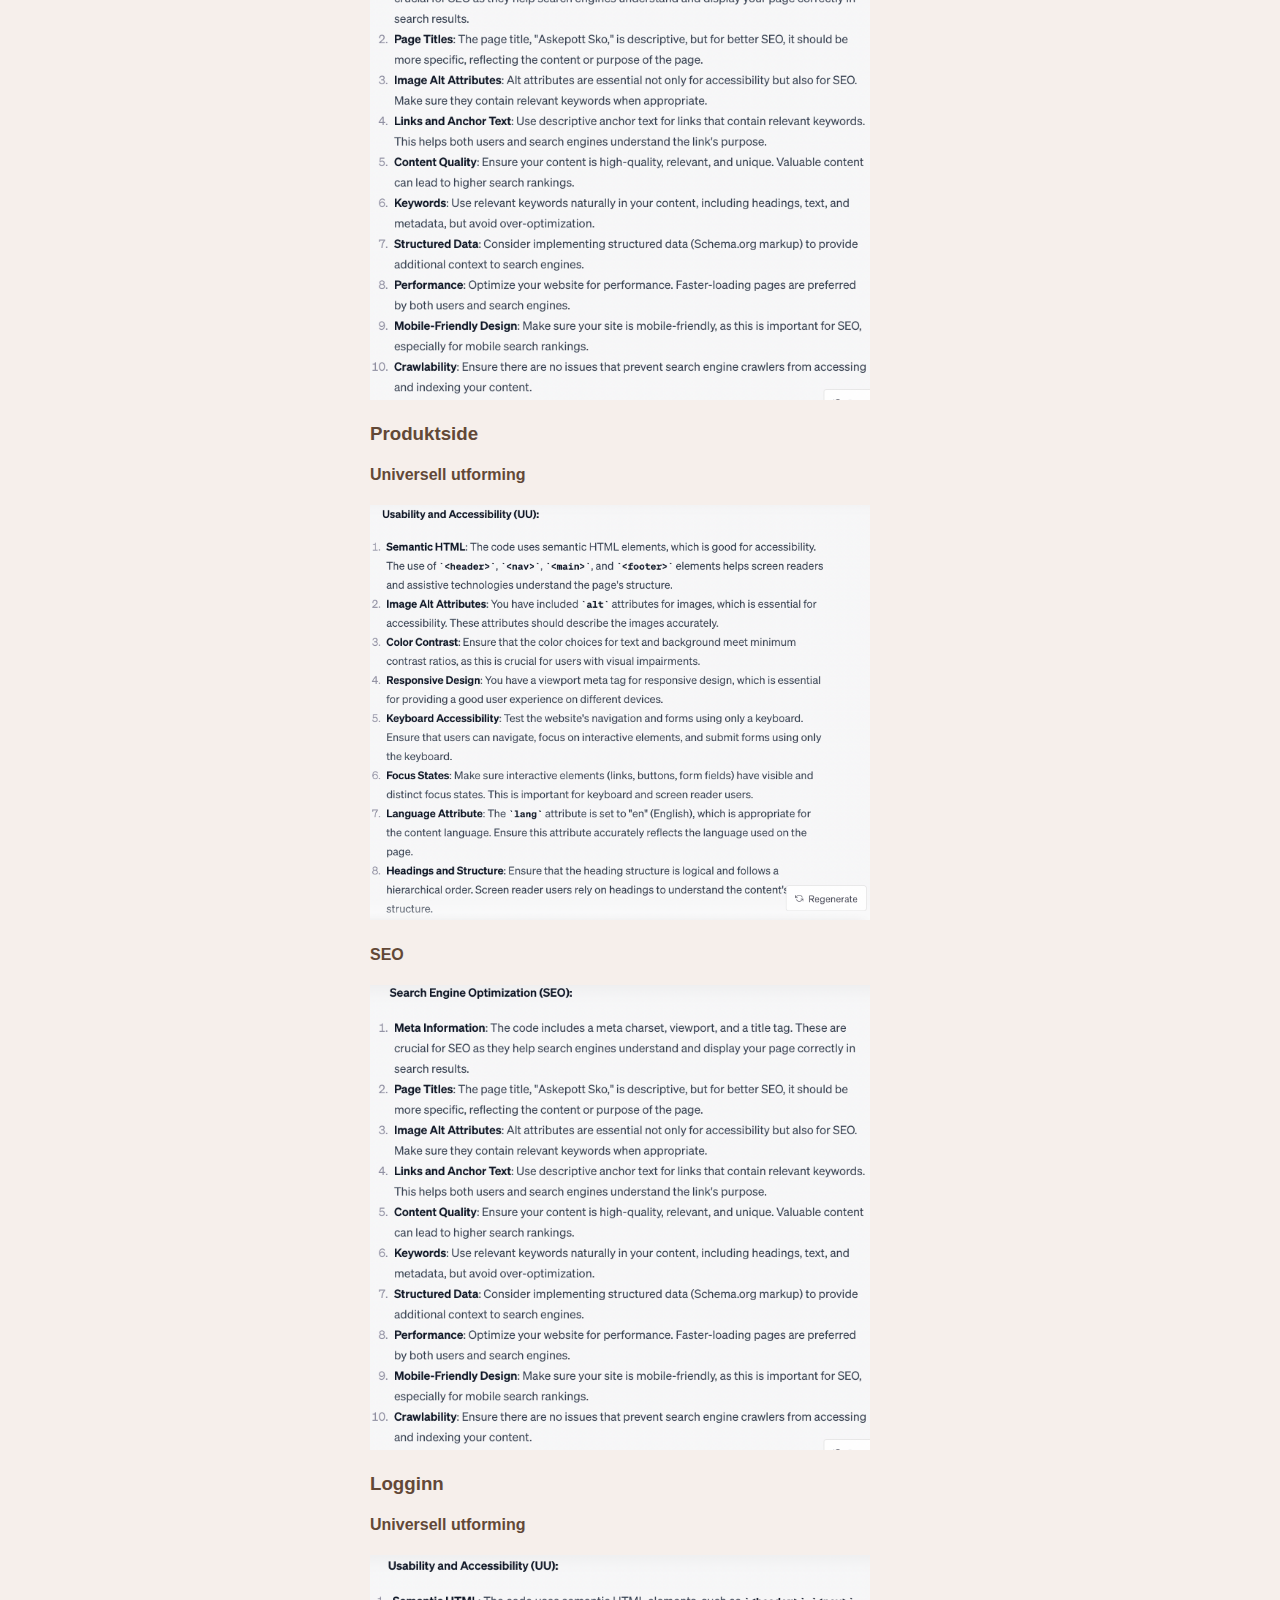
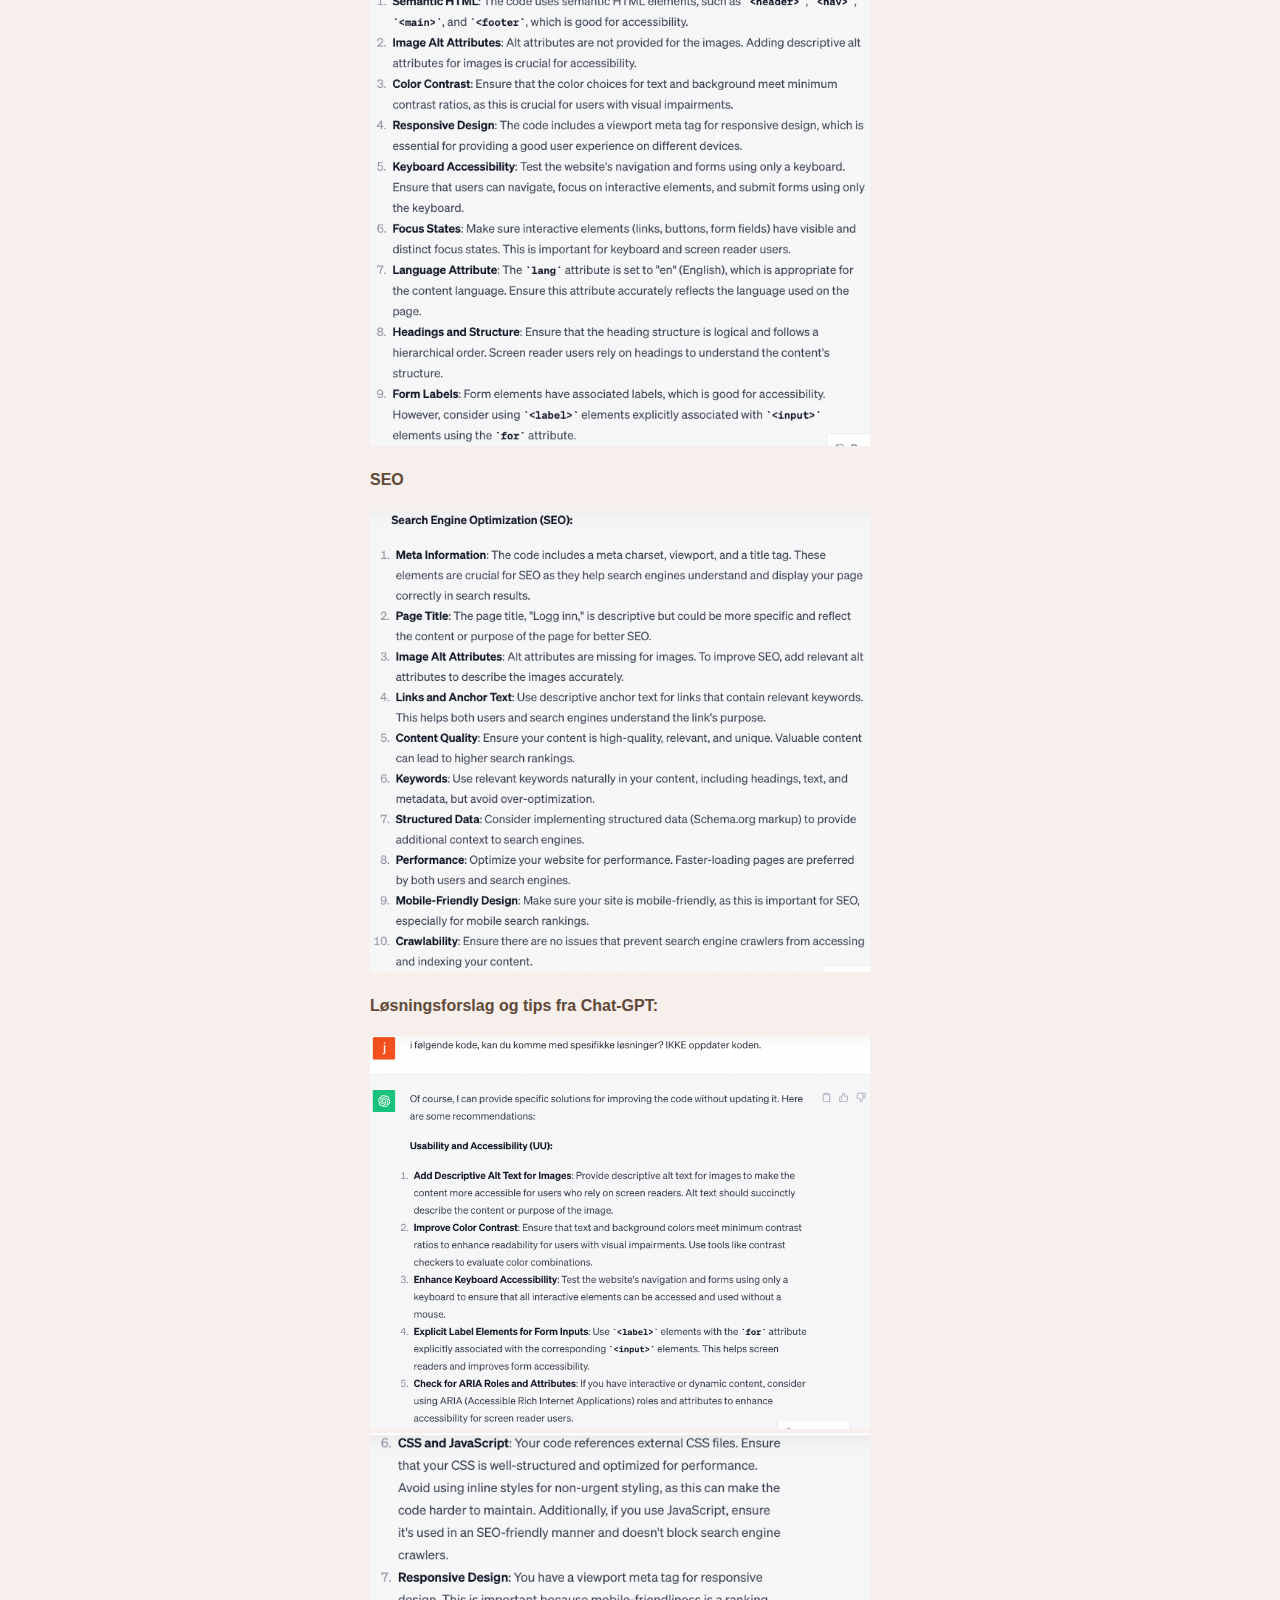
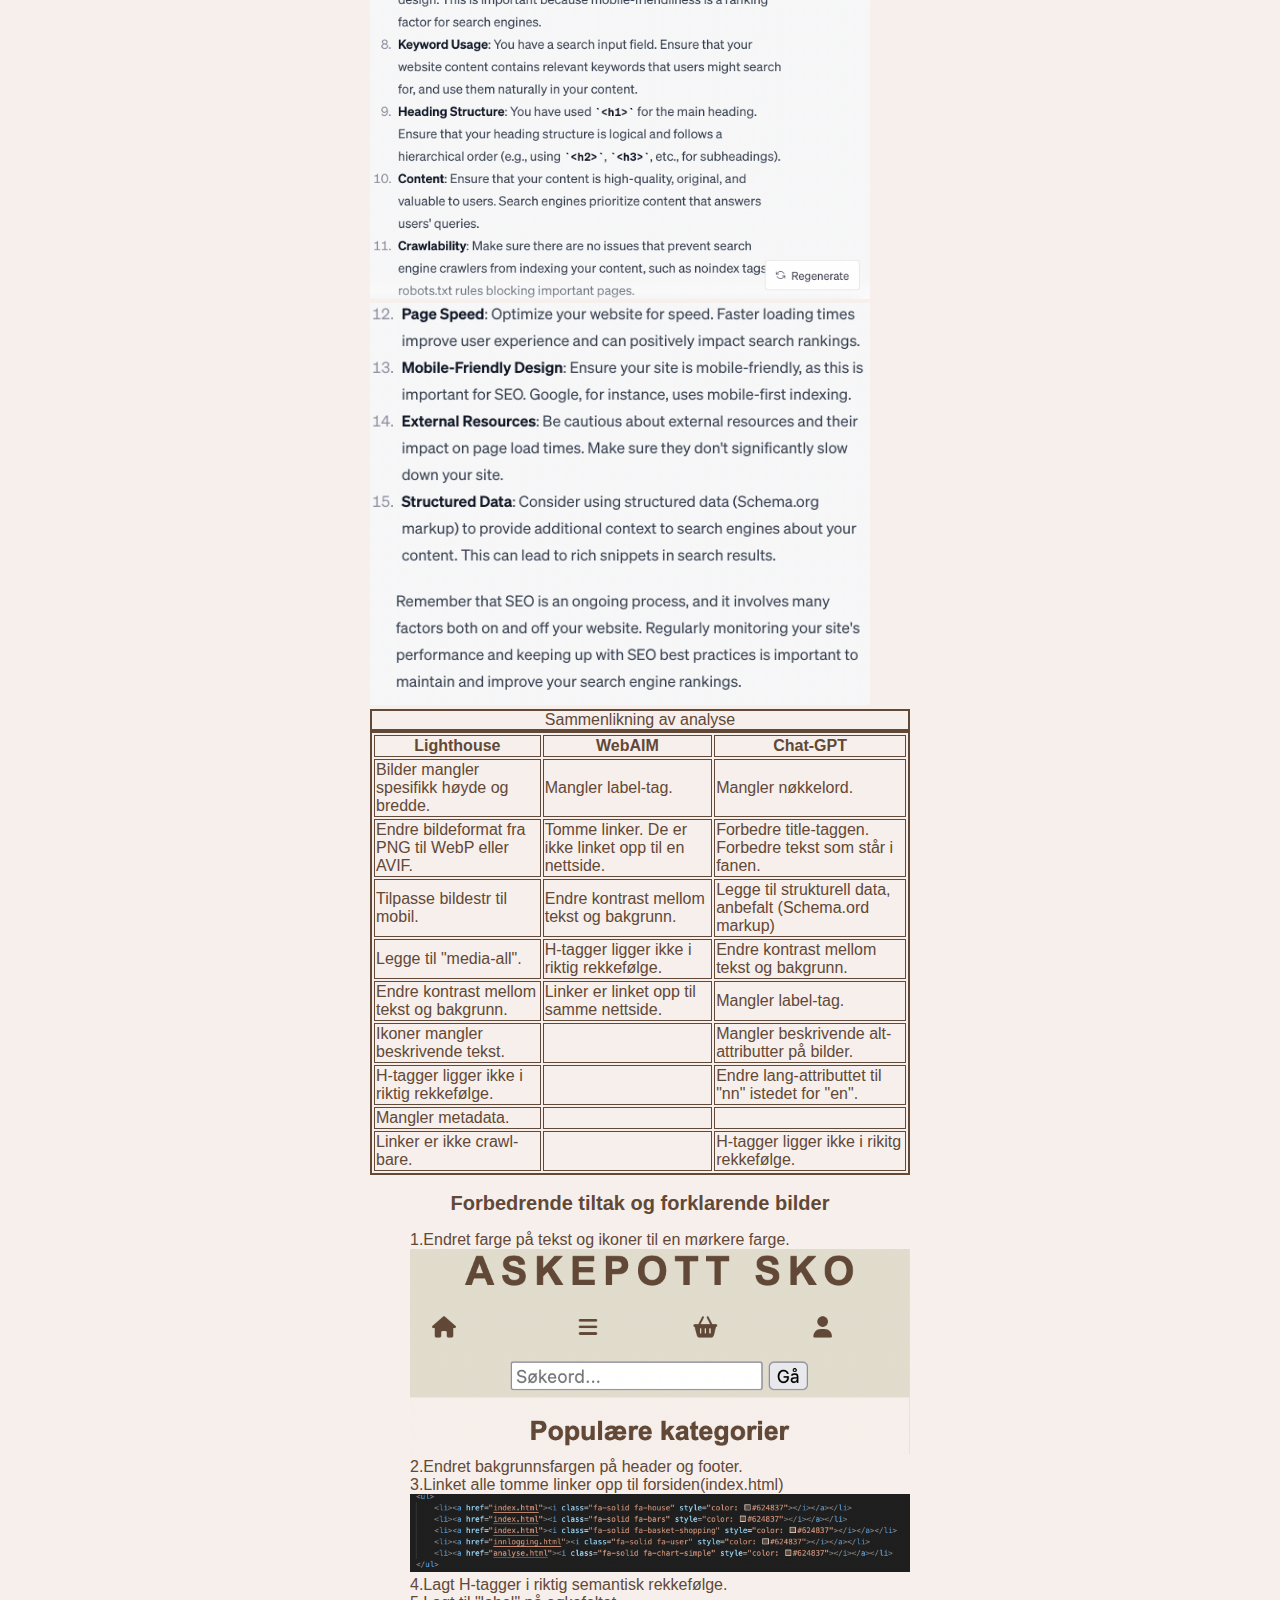
==== commit 0afdd010: "Lagt til aria, micro og metadata. Endret på CSS" ====
--- a/analyse.html
+++ b/analyse.html
@@ -17,32 +17,33 @@
     <header>
         <nav>
             <span>
-                <a href="index.html" id="logo">Askepott Sko</a>
+                <a href="index.html" id="logo" aria-label="Snarvei til forside">Askepott Sko</a>
             </span>
+            <a href="#main" class="skip">Gå til hovedinnhold</a>
             <ul class="navtekst">
-                <li><a href="index.html"><i class="fa-solid fa-house" style="color: #624837"></i>Hjem</a></li>
-                <li><a href="index.html"><i class="fa-solid fa-bars" style="color: #624837"></i>Meny</a></li>
-                <li><a href="index.html"><i class="fa-solid fa-basket-shopping" style="color: #624837"></i>Kurv</a></li>
-                <li><a href="innlogging.html"><i class="fa-solid fa-user" style="color: #624837"></i>Profil</a></li>
-                <li><a href="analyse.html"><i class="fa-solid fa-chart-simple" style="color: #624837"></i>Analyse</a></li>  
+                <li><a href="index.html"><i class="fa-solid fa-house" aria-label="Hjem" role="link" style="color: #624837"></i>Hjem</a></li>
+                <li><a href="index.html"><i class="fa-solid fa-bars" aria-label="Åpne meny" role="link" style="color: #624837"></i>Meny</a></li>
+                <li><a href="index.html"><i class="fa-solid fa-basket-shopping" aria-label="Handlekurv" role="link" style="color: #624837"></i>Kurv</a></li>
+                <li><a href="innlogging.html"><i class="fa-solid fa-user" aria-label="Brukerprofil" role="link" style="color: #624837"></i>Profil</a></li>
+                <li><a href="analyse.html"><i class="fa-solid fa-chart-simple" aria-label="Analyseside" role="link" style="color: #624837"></i>Analyse</a></li>  
             </ul>
-            <form class="sokefelt">
+            <form class="sokefelt" role="search">
                 <label>Søk:<input type="search" placeholder="Søkeord..."></label>
                 <input type="submit" value="Gå">
             </form>
         </nav>
     </header>
-    <main>
+    <main class="analyse-main">
         <h1>Analyse av nettstedet</h1>
         <section>
-            <h2>Google trends - analyse av nøkkelord</h2>
+            <h2>1.Google trends - analyse av nøkkelord</h2>
             <article class="bilder-seo">
                 <img src="img/Nøkkelord_2023-10-28_kl._12.36.28_Middels.jpeg" alt="Sammenligning av nøkkelord på nettstedet, tøfler,høstsko,vintersko,tøfler">
             </article>
             <p>Har brukt Google Trends til å foreta en analyse av eksisterende nøkkelord på nettstedet. Etter resultatene å bedømme ser jeg at det er hensiktsmessig å skifte ut noen av ordene for å tilpasse nettstedet etter søketrendene som blir brukt i gamle Østfold fylke. Nettbutikken har tilhørighet til dette fylket, og ved å implementere nøkkelord etter geografiske søketrender så vil det forhåpentligvis være med på å generere mer trafikk til nettstedet.</p>
         </section>
-        <section>
-            <h2>SEO - analyse av forside</h2>
+        <section class="default-flex2">
+            <h2>2.SEO - analyse av forside</h2>
                 <article class="bilder-seo">
                     <h3>Forside mobil- Performance</h3>
                     <img src="img/Skjermbilde-2023-10-28-kl-17.09.08.png" alt="Skjermbilde av SEO-analyse av forsiden performance">
@@ -370,16 +371,15 @@
                 <img src="img/NyWebAimLogginn2023-11-07kl13.54.26.png" alt="Bilde som viser nye resultater av WebAIM for logginn">
             </article>
             <article>
-                <h4>Forklaring:</h4>
                 <p>Som illustrert på bildene over så har endringene jeg har gjort hatt god effekt (Se liste over forbedringer lengre opp). Lighthouse analysen av produktsiden og logginn-siden viser en SEO på 83%/78%. Dette er fordi linker i footeren ikke hadde beskrivende tekst, og at linkene var tomme. Dette har jeg rettet på i etterkant av analysen.</p>
             </article>
         </section>
         <section>
-            <h2>Test av skjermleser</h2>
+            <h2>3.Tilgjengelighet-skjermoppleser</h2>
             <p>Skjermleserverktøyet leste opp alt på nettsiden på norsk, men da den skulle lese opp ikonene i navigasjonen ble dette gjort på engelsk. Hvorfor dette skjedde er jeg noe usikker på, med tanke på at språket i html-dokumentene er satt til "nn". Den tok pause på ca 1-2 sekunder pr. del den leste opp og leste ting noe raskt.Dette er noe man kan justere i instillinger på maskinen. Utover dette så fikk den med seg alt på alle sidene. En annen utfordring var at den leste opp alt i headeren før den kom til hovedinnholdet på nettsiden, dette tok unødvendig tid og kan skape irritasjon hos en bruker av dette verktøyet.</p>
         </section>
         <section>
-            <h2>Test av tastaturnavigasjon</h2>
+            <h2>3.Tilgjengelighet-Tastaturnavigasjon</h2>
             <p>Har kjørt en test med navigering av tastatur på nettstedet. Den når tak i alt som er av innhold på siden og man kan navigere seg frem og tilbake, samt kommer man seg videre inn på de andre nettsidene. Jeg lister opp noen utfordringer nedenfor:</p>
             <ul>
                 <li>Når man skal bla seg gjennom navigasjonen i header, tekst under bilder og navigasjonen som ligger i footer så må man trykke "tab" 3 ganger før man kommer videre.</li>
@@ -388,6 +388,15 @@
                 <li>Det går ikke an å bla seg til hovedinnhold fra footer.</li>
             </ul>
         </section>
+        <section>
+            <h2>3.ARIA-attributter</h2>
+            <p>Har lagt til relevante ARIA-attributter på alle nettsidene. Har lagt det på ikoner i header/footer, brødsti og søkefelt.</p>
+        </section>
+        <section class="bilder-seo">
+            <h2>Microdata</h2>
+            <p>Har lagt til microdata på brødsmulestien og på det ene produktkortet.</p>
+            <img src="img/Microdata2023-11-08kl15.44.09.png" alt="Bilde som viser at microdata er validert i Rich Results.">
+        </section>
 
 
 
@@ -416,9 +425,9 @@
     <footer class="footer">
         <nav>
             <ul class="navtekst">
-                <li><a href="index.html"><i class="fa-solid fa-circle-info" style="color: #624837"></i>Kundeservice</a></li>
-                <li><a href="index.html"><i class="fa-solid fa-location-dot" style="color: #624837"></i>Finn oss</a></li>
-                <li><a href="index.html"><i class="fa-solid fa-house" style="color: #624837"></i>Forside</a></li>
+                <li><a href="index.html"><i class="fa-solid fa-circle-info" aria-label="Kundeservice" role="link" style="color: #624837"></i>Kundeservice</a></li>
+                <li><a href="index.html"><i class="fa-solid fa-location-dot" aria-label="Finn oss" role="link" style="color: #624837"></i>Finn oss</a></li>
+                <li><a href="index.html"><i class="fa-solid fa-house" aria-label="Hjem" role="link" style="color: #624837"></i>Forside</a></li>
             </ul>
         </nav>
     </footer>
--- a/css/style.css
+++ b/css/style.css
@@ -41,29 +41,21 @@
     list-style: none;
     padding-left: 1px;
 }
-
+main section ul li{
+    list-style: none;
+    display: inline-block;
+}
 
 
 .header2{
     display: none;
 }
-
 
 
 .sokefelt{
     align-items: center;
     margin-left: 60px;
-    padding-bottom: 5px;
-    
-}
-
-.skip{
-    position: absolute;
-    left: -10000px;
-    top: auto;
-    width: 1px;
-    height: 1px;
-    overflow: hidden;
+    padding-bottom: 5px;    
 }
 
 /*Ikoner i header*/
@@ -241,6 +233,9 @@
     min-width: 300px;
     justify-content: center;
 }
+
+
+
 
 .default-flex article img{
     width: 300px;
@@ -423,6 +418,12 @@
         height: auto;
     }
     /*Slutt*/
-}
-
-
+
+    .analyse-main{
+        grid-column-start: 2;
+        grid-column-end: 3;
+    }
+
+}
+
+
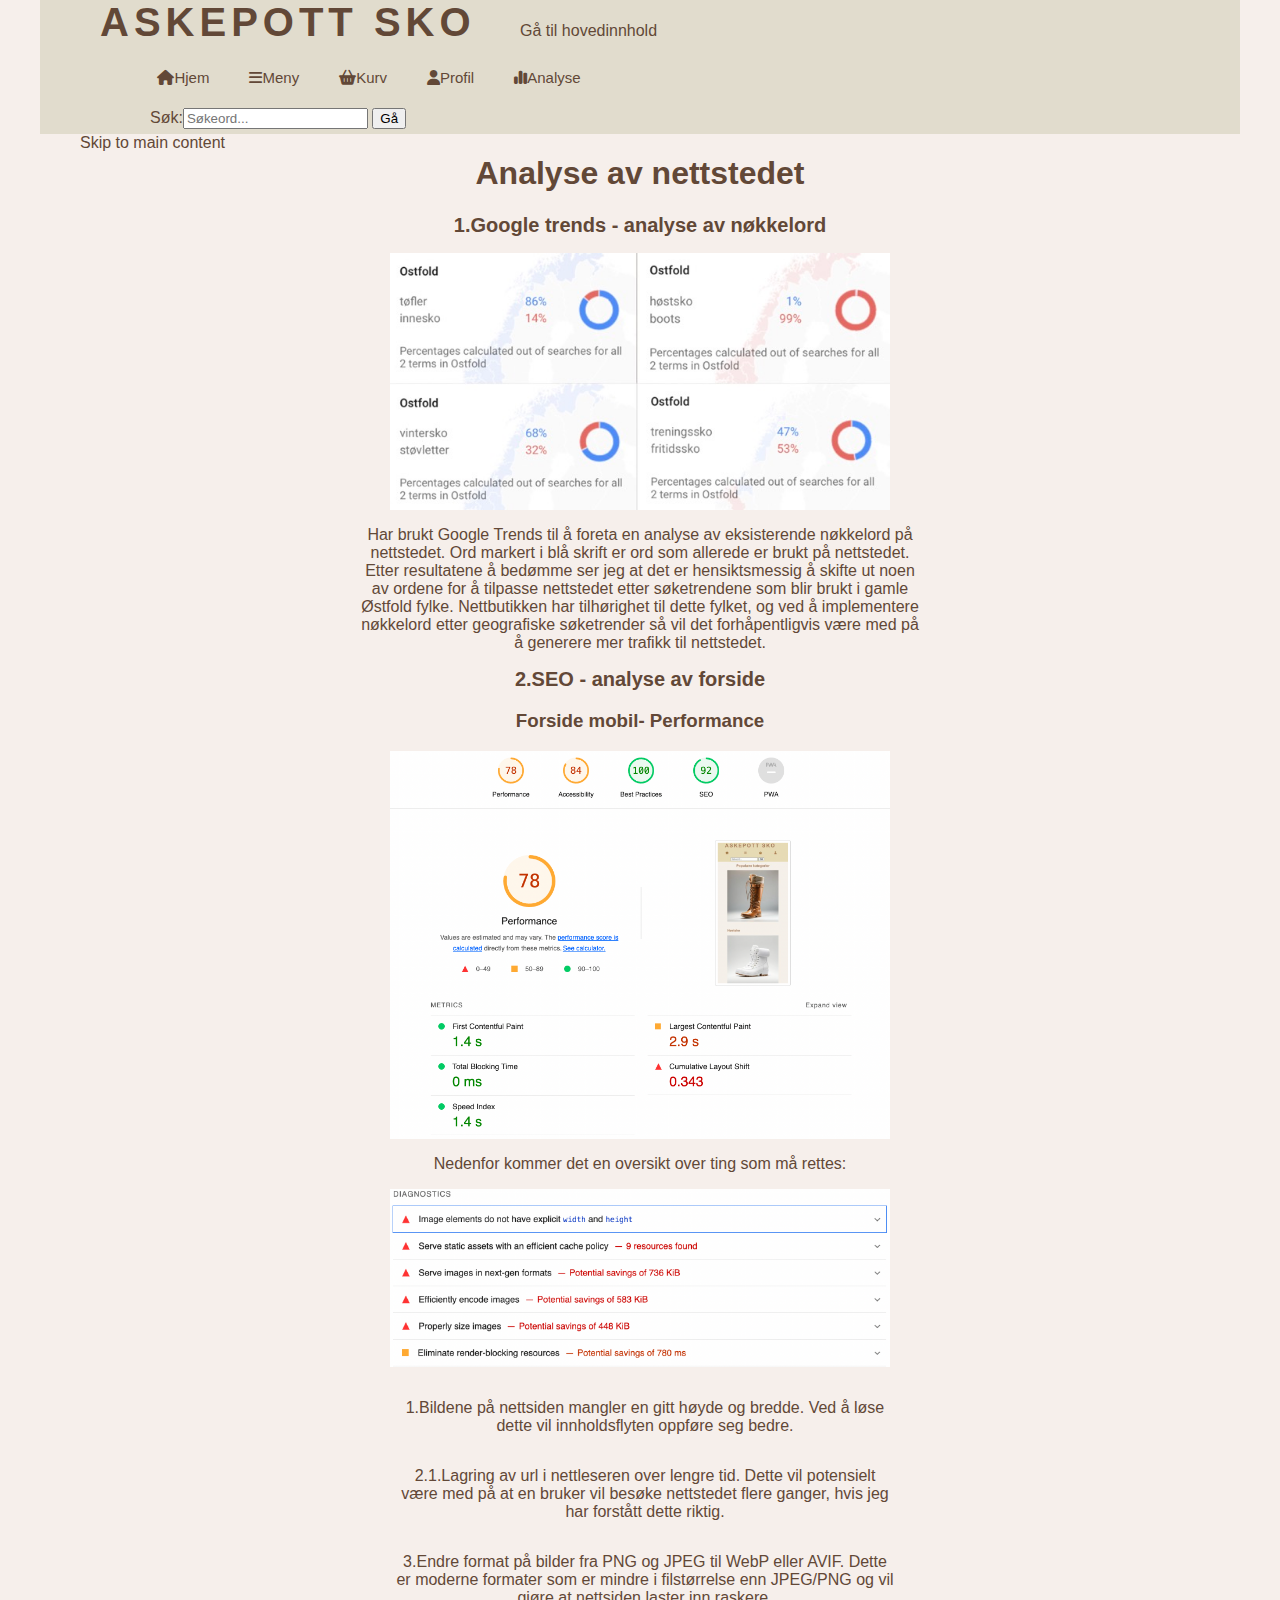
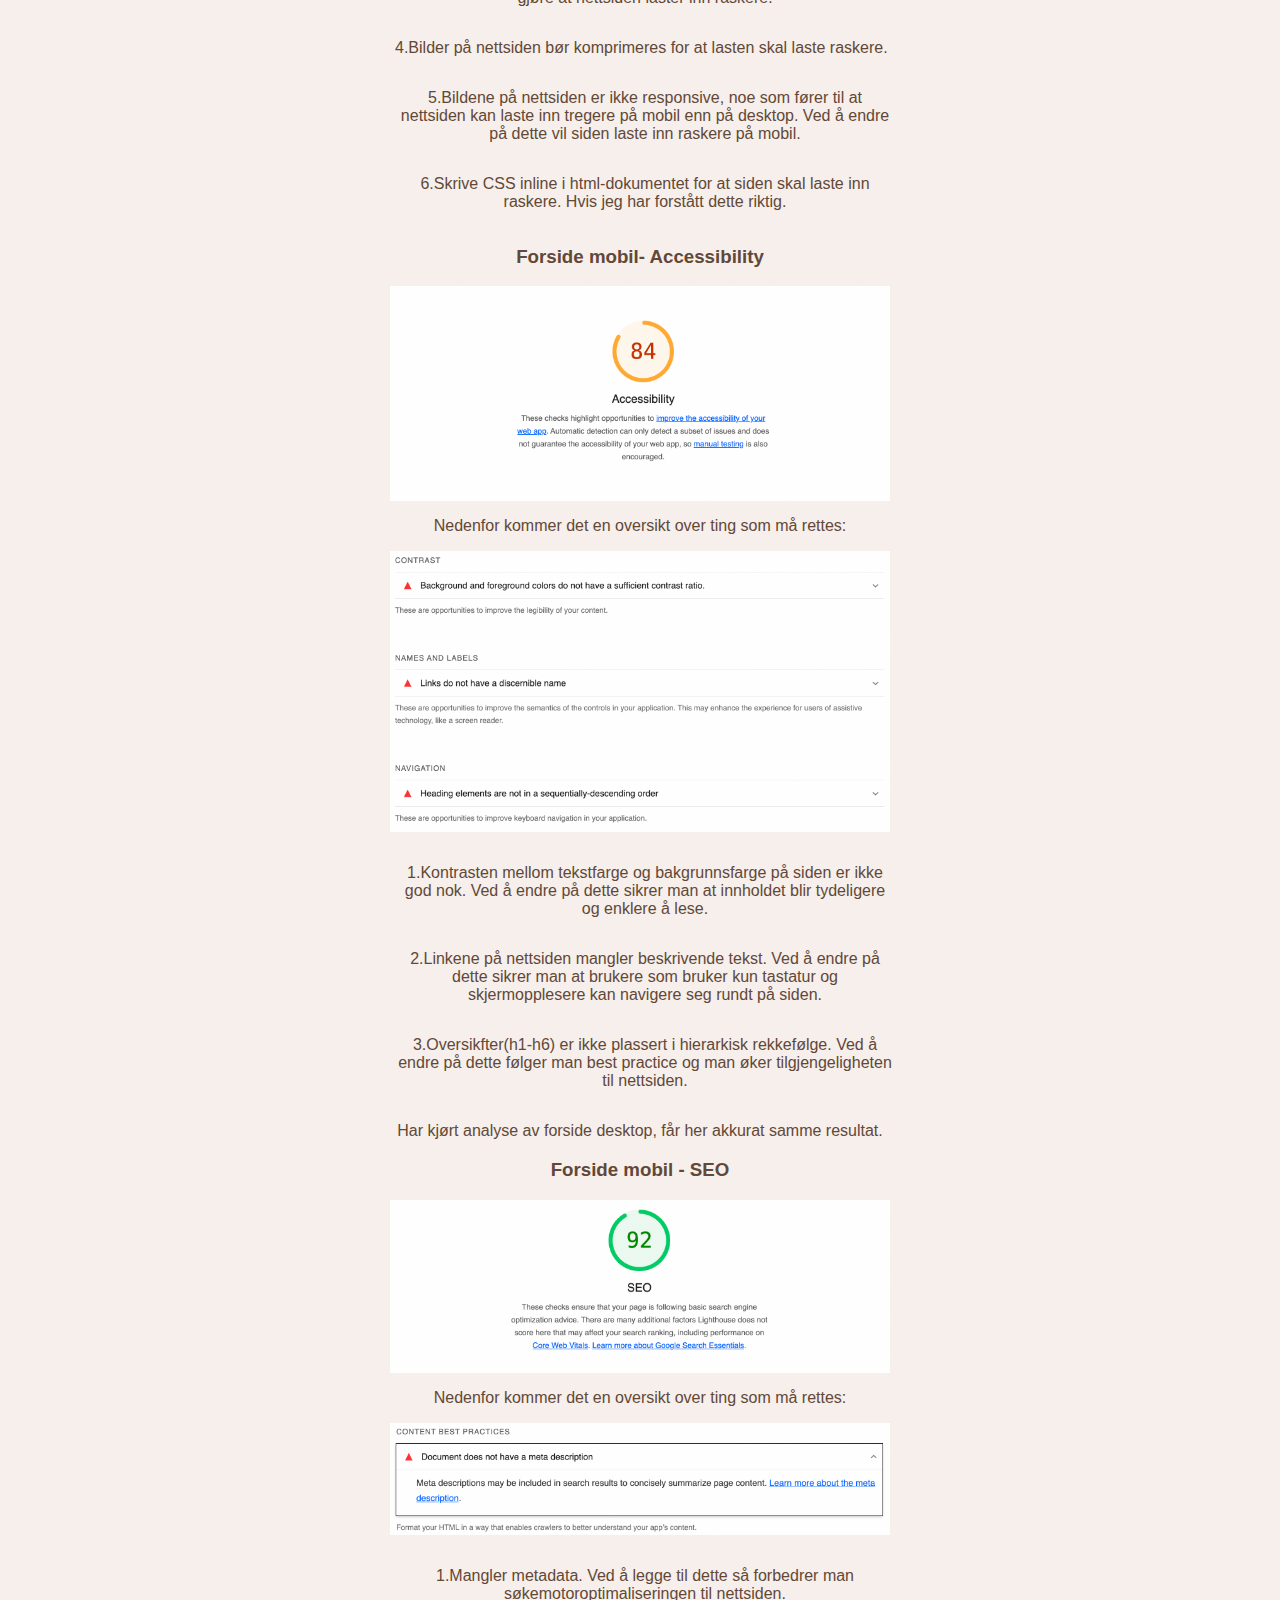
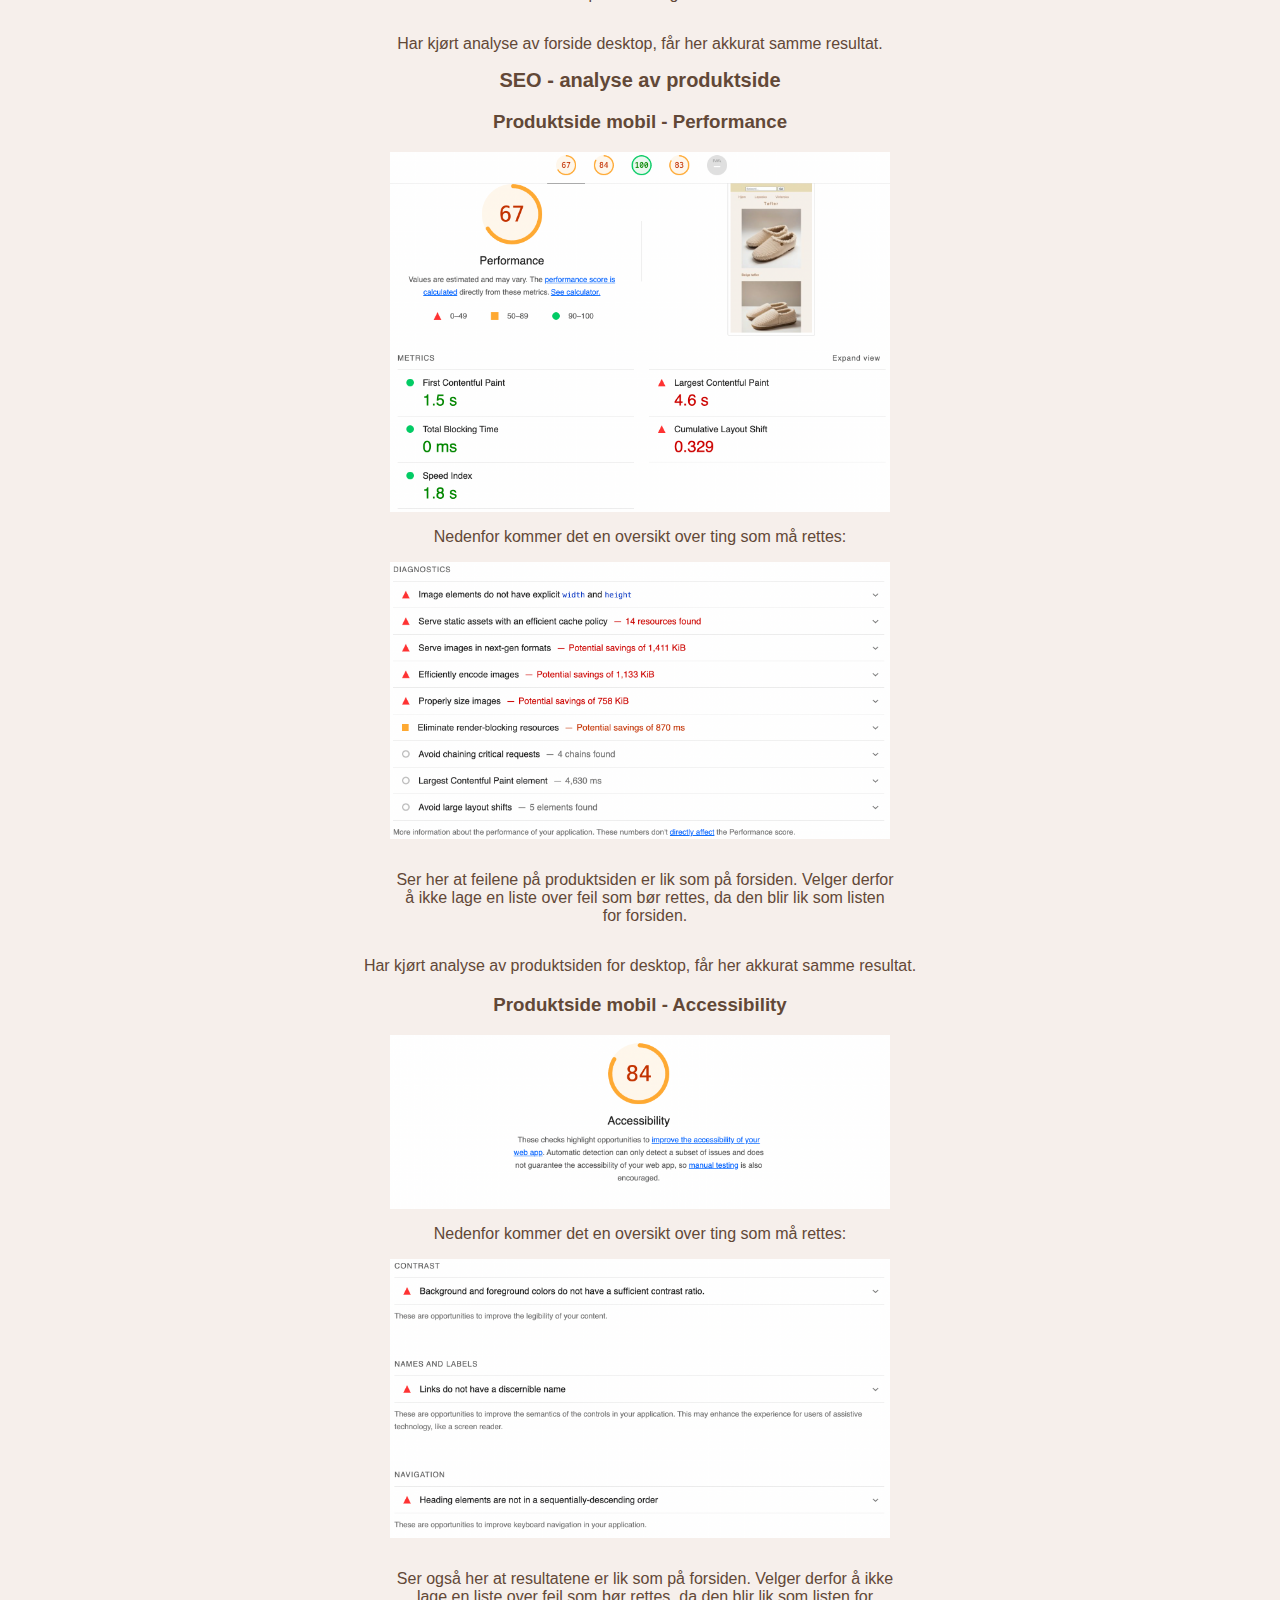
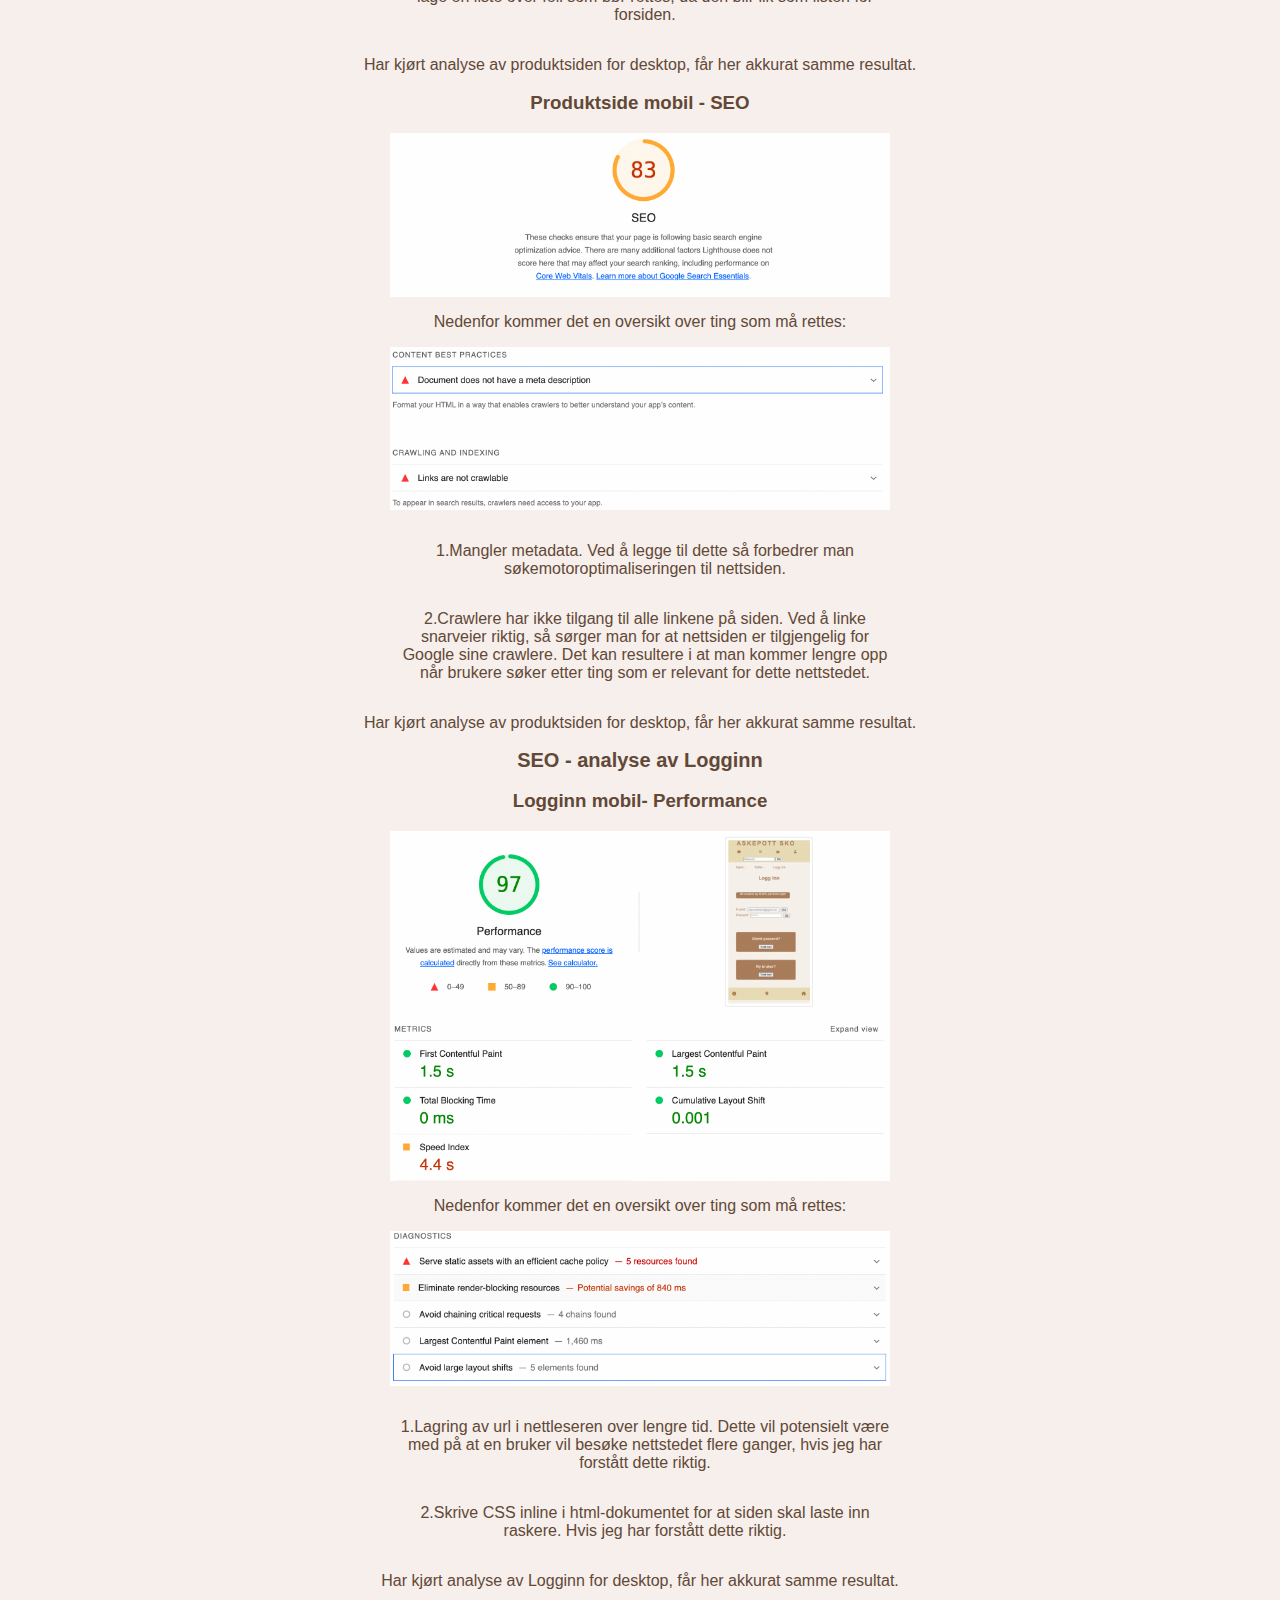
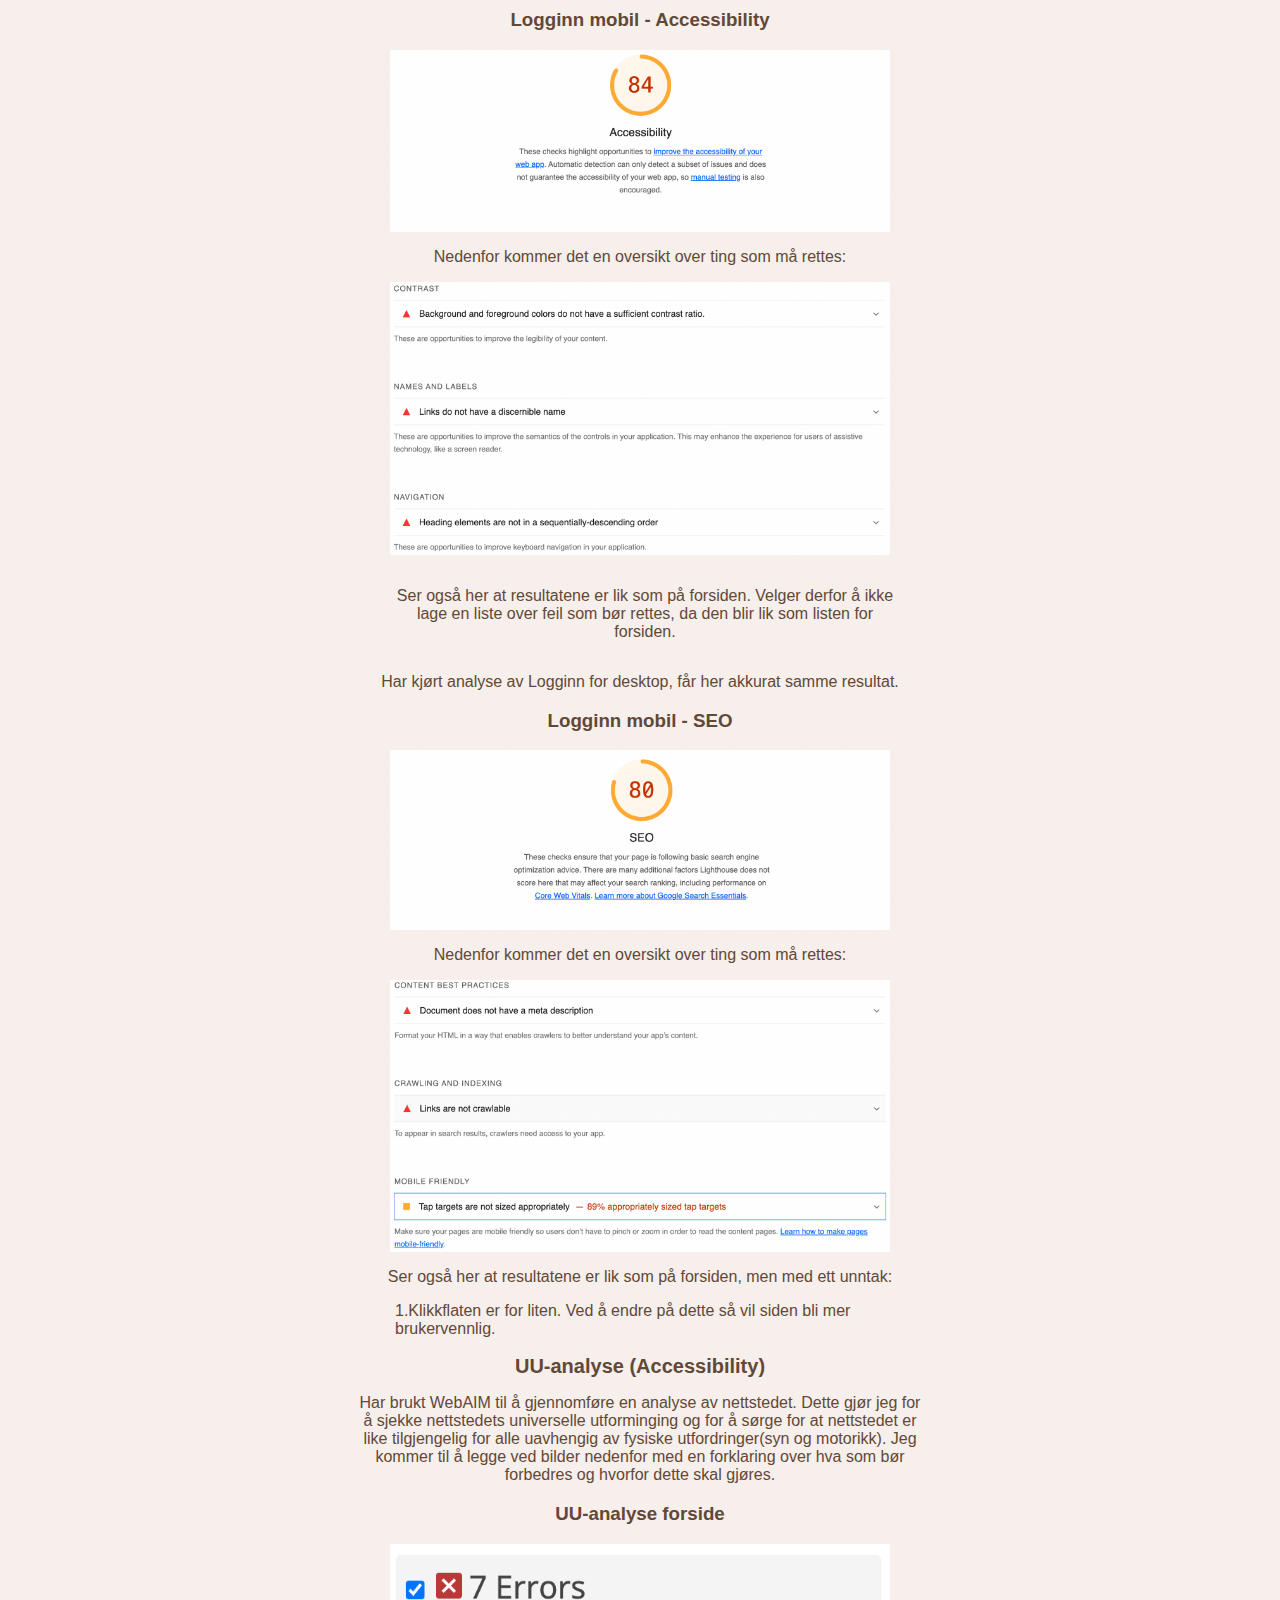
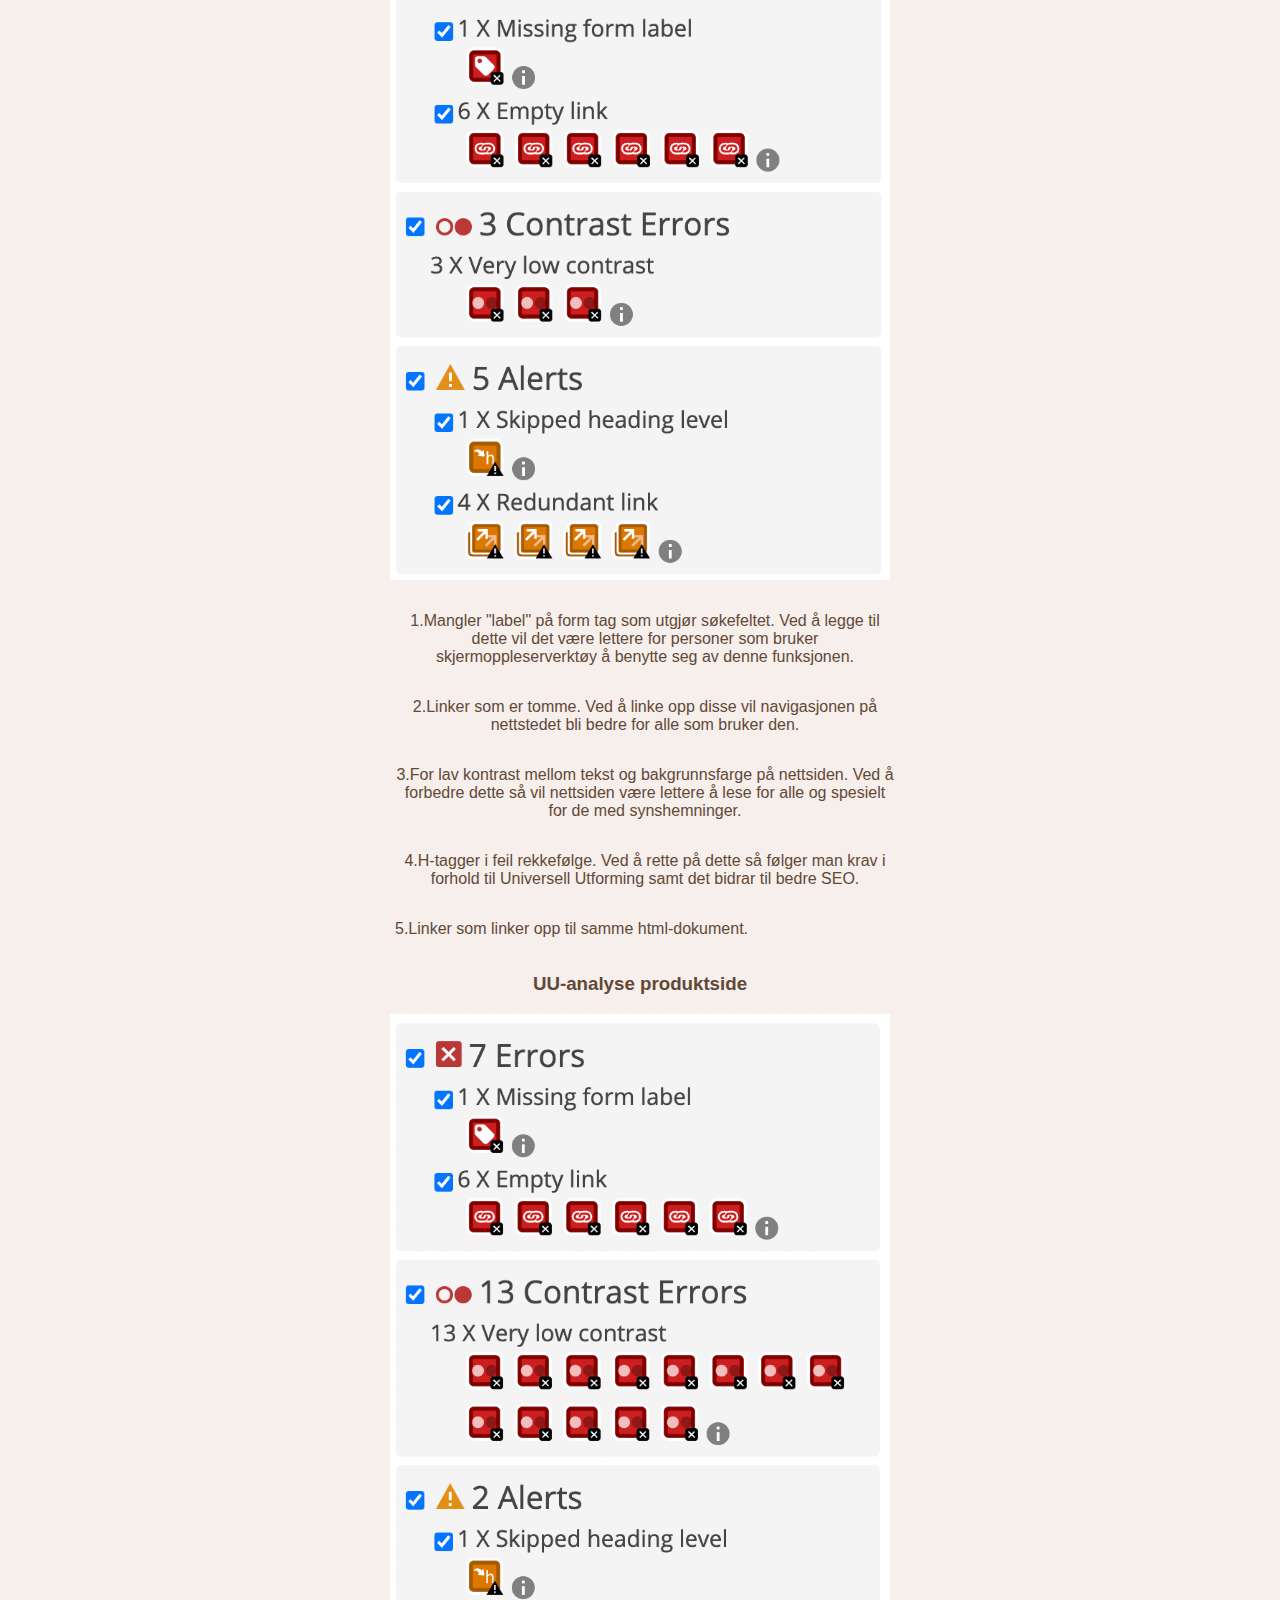
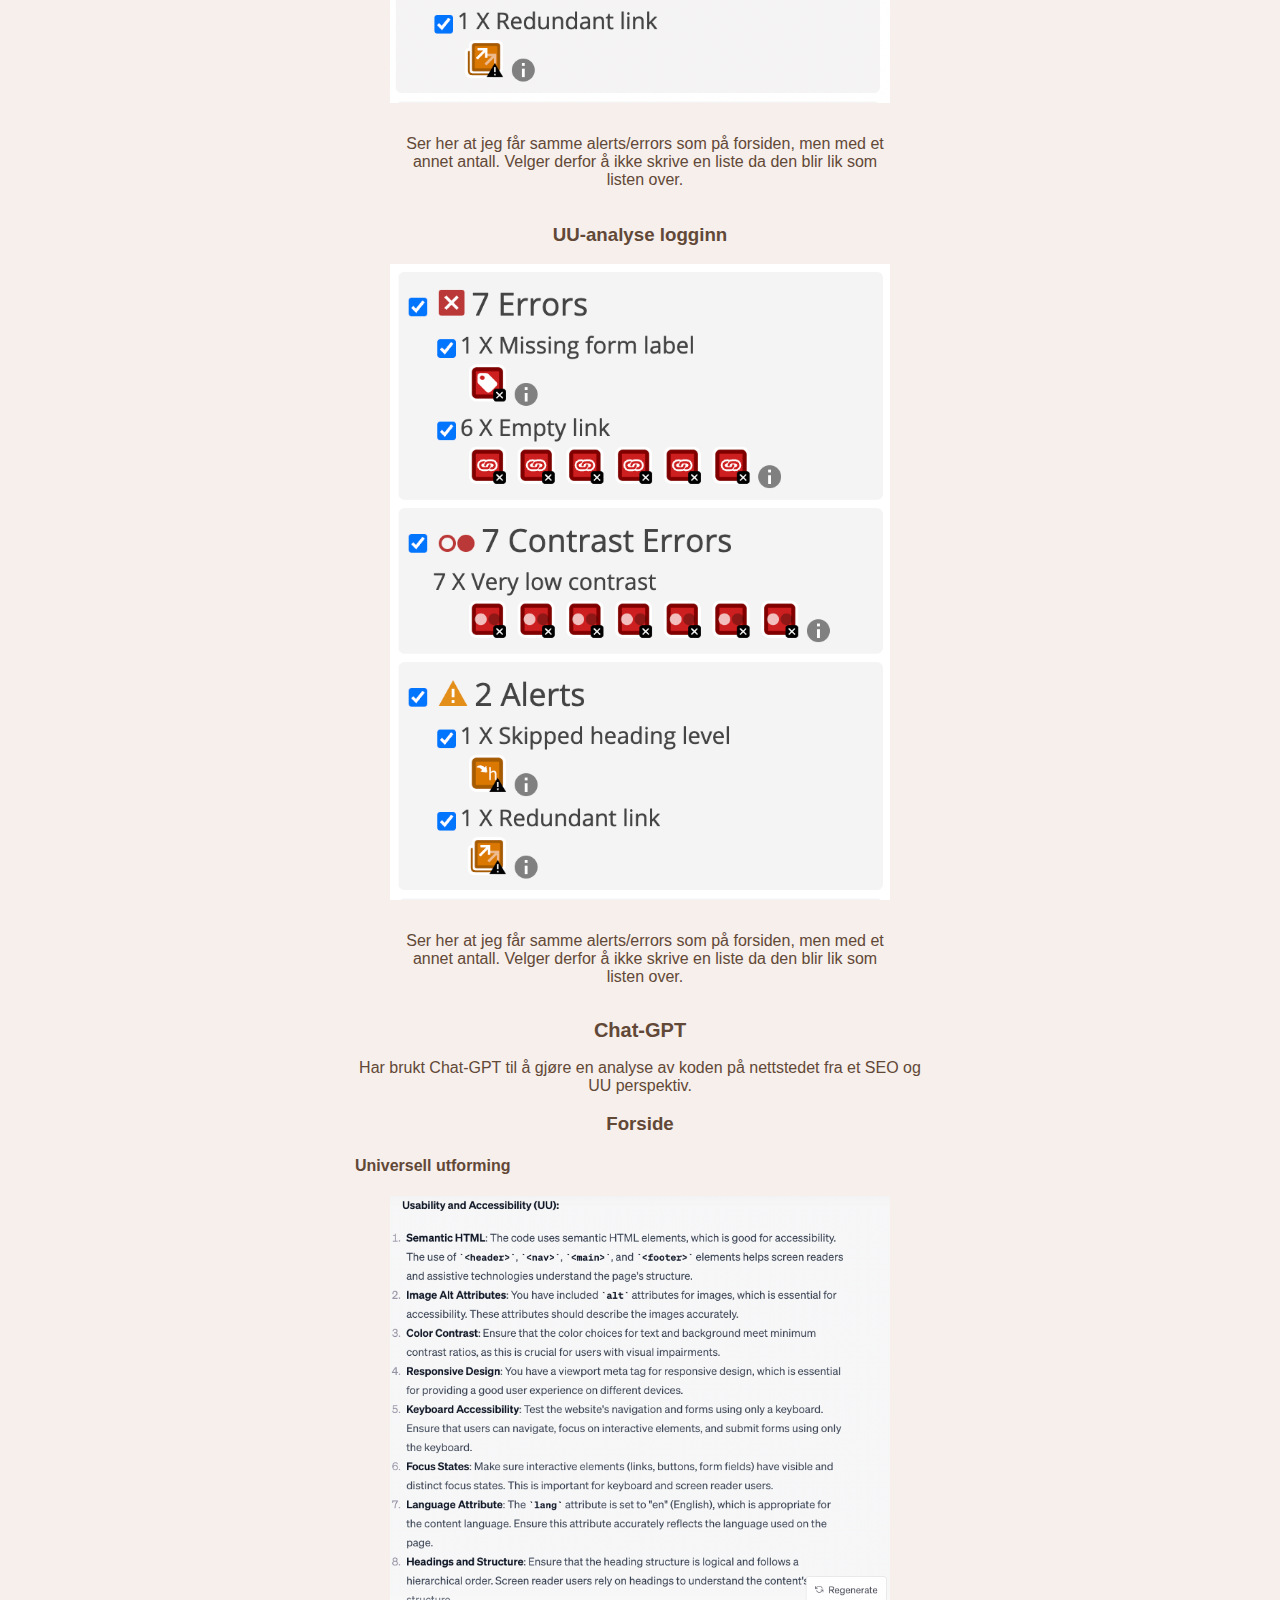
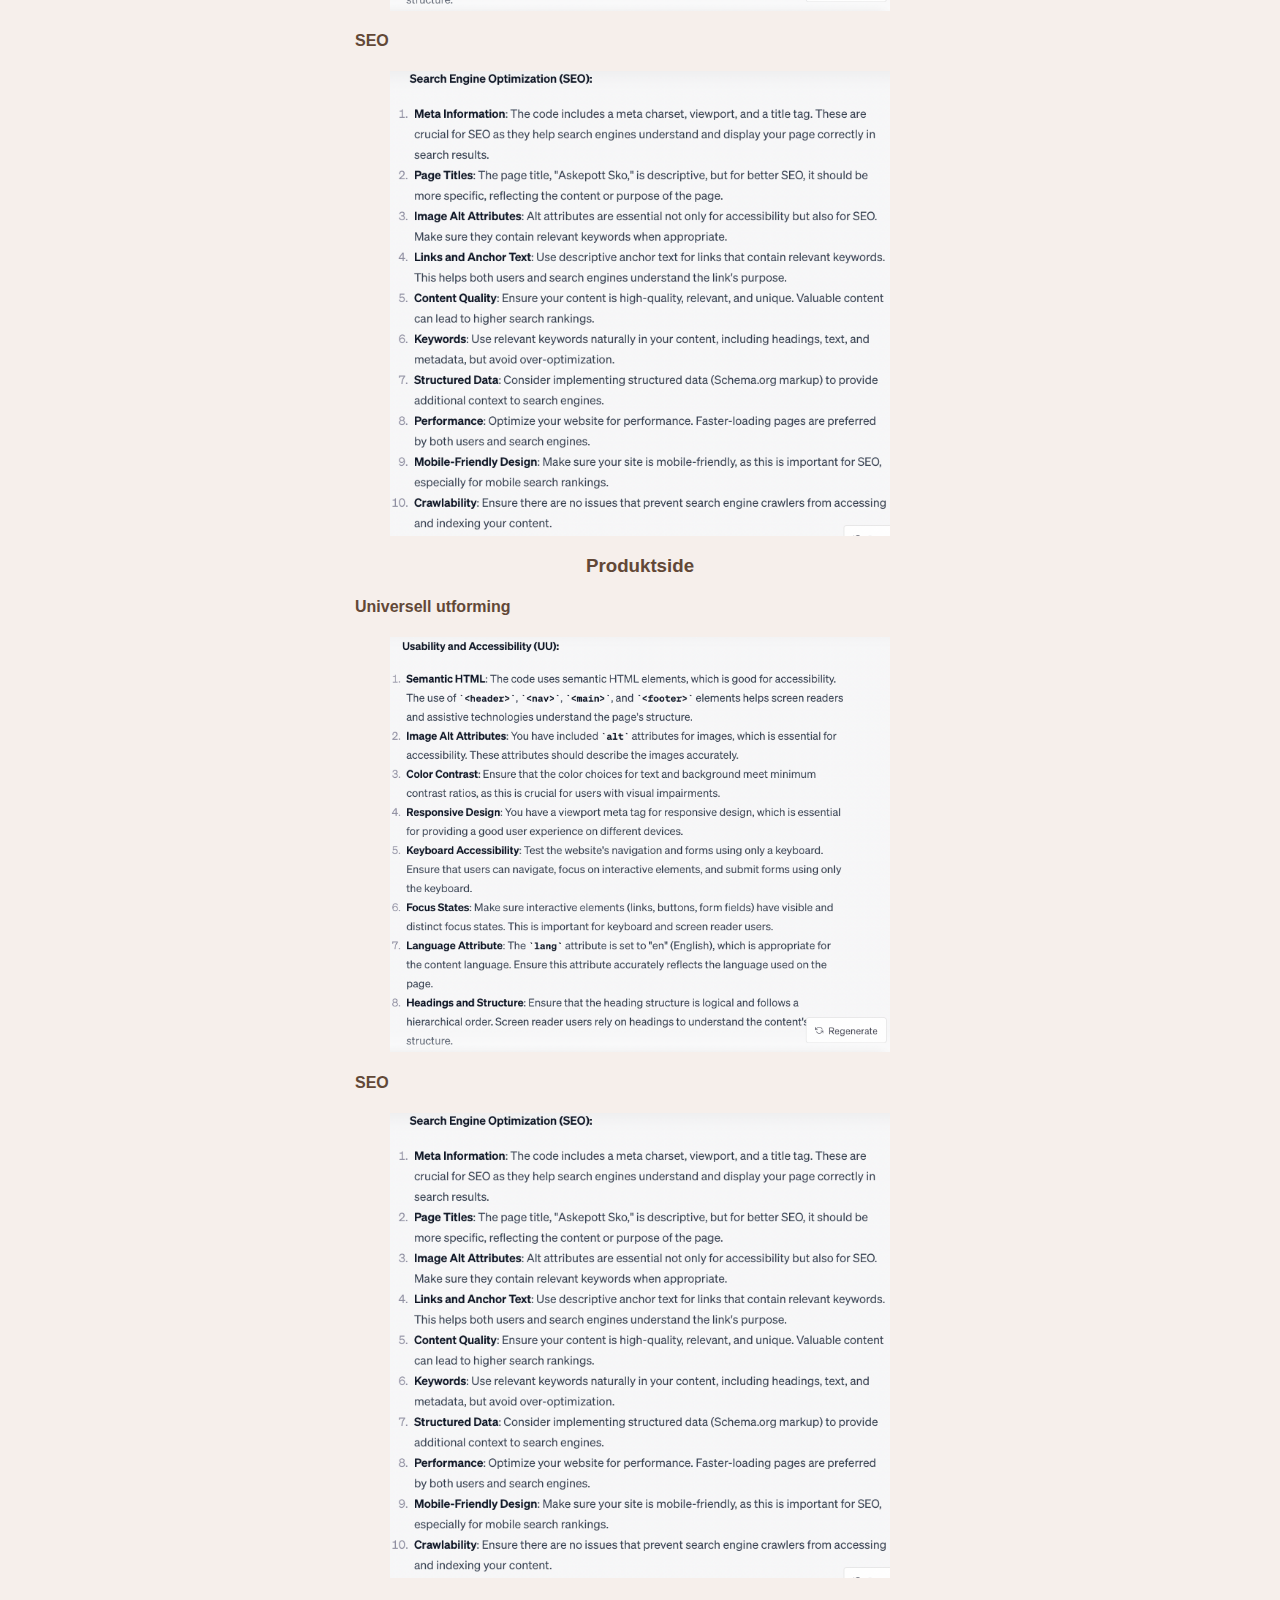
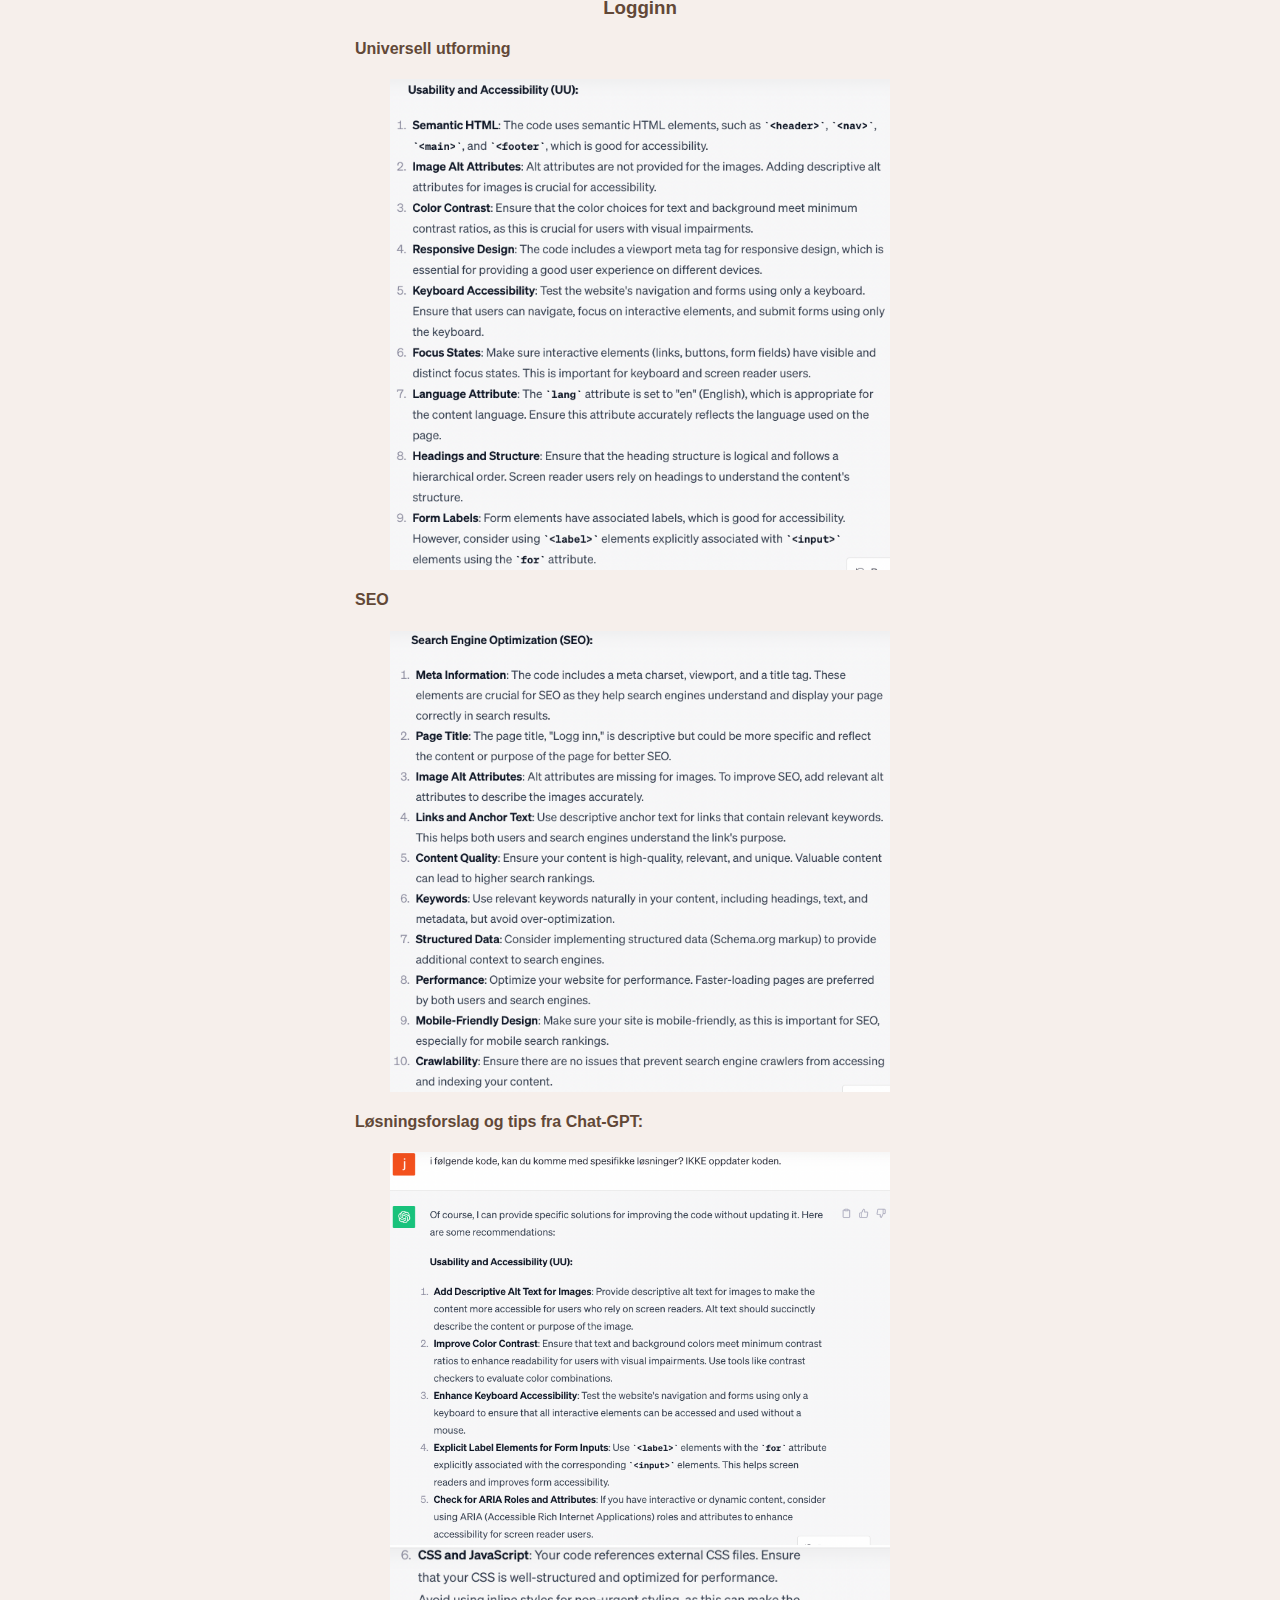
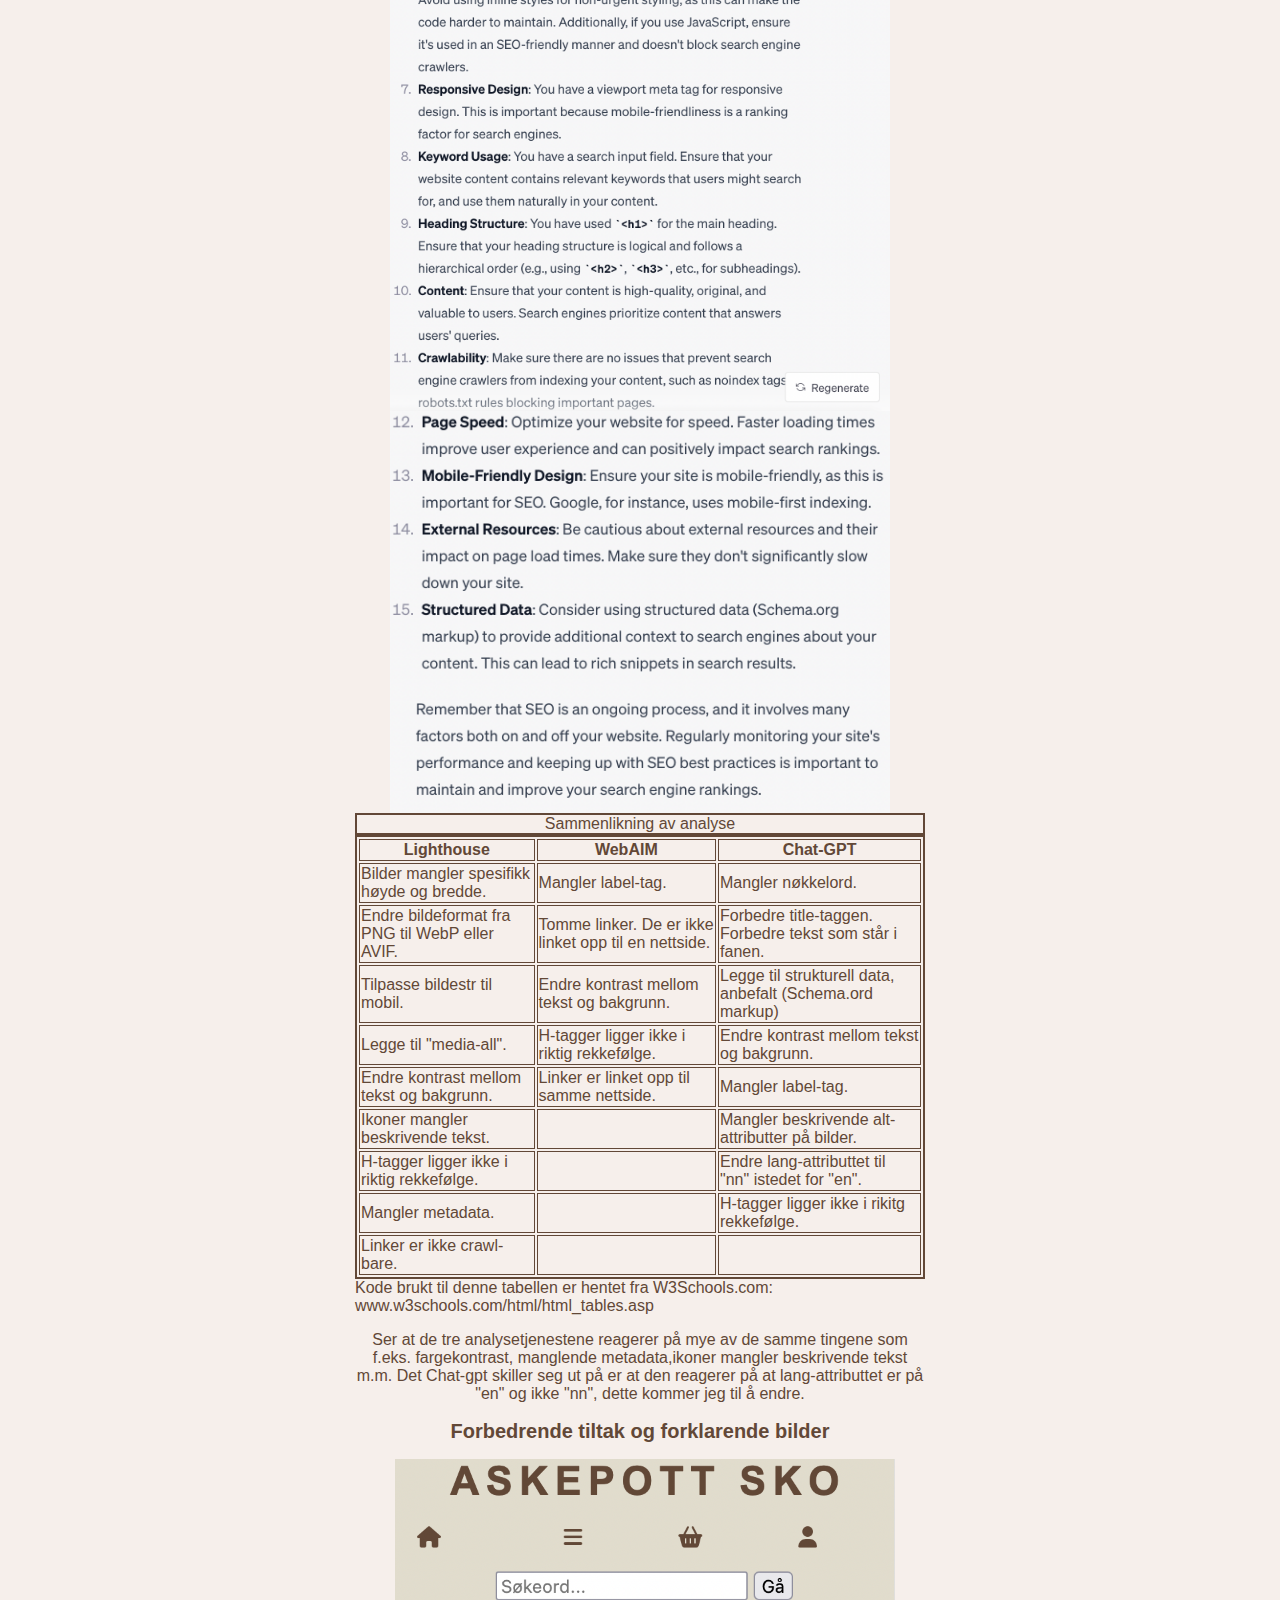
==== commit 1b297d04: "Gjort endringer i CSS, lagt til bilder og tekst." ====
--- a/analyse.html
+++ b/analyse.html
@@ -40,7 +40,7 @@
             <article class="bilder-seo">
                 <img src="img/Nøkkelord_2023-10-28_kl._12.36.28_Middels.jpeg" alt="Sammenligning av nøkkelord på nettstedet, tøfler,høstsko,vintersko,tøfler">
             </article>
-            <p>Har brukt Google Trends til å foreta en analyse av eksisterende nøkkelord på nettstedet. Etter resultatene å bedømme ser jeg at det er hensiktsmessig å skifte ut noen av ordene for å tilpasse nettstedet etter søketrendene som blir brukt i gamle Østfold fylke. Nettbutikken har tilhørighet til dette fylket, og ved å implementere nøkkelord etter geografiske søketrender så vil det forhåpentligvis være med på å generere mer trafikk til nettstedet.</p>
+            <p>Har brukt Google Trends til å foreta en analyse av eksisterende nøkkelord på nettstedet. Ord markert i blå skrift er ord som allerede er brukt på nettstedet. Etter resultatene å bedømme ser jeg at det er hensiktsmessig å skifte ut noen av ordene for å tilpasse nettstedet etter søketrendene som blir brukt i gamle Østfold fylke. Nettbutikken har tilhørighet til dette fylket, og ved å implementere nøkkelord etter geografiske søketrender så vil det forhåpentligvis være med på å generere mer trafikk til nettstedet.</p>
         </section>
         <section class="default-flex2">
             <h2>2.SEO - analyse av forside</h2>
@@ -55,7 +55,7 @@
                         <p>1.Bildene på nettsiden mangler en gitt høyde og bredde. Ved å løse dette vil innholdsflyten oppføre seg bedre.</p>
                     </li>
                     <li>
-                        <p>2.Fyll ut senere.</p>
+                        <p>2.1.Lagring av url i nettleseren over lengre tid. Dette vil potensielt være med på at en bruker vil besøke nettstedet flere ganger, hvis jeg har forstått dette riktig.</p>    
                     </li>
                     <li>
                         <p>3.Endre format på bilder fra PNG og JPEG til WebP eller AVIF. Dette er moderne formater som er mindre i filstørrelse enn JPEG/PNG og vil gjøre at nettsiden laster inn raskere.   </p>
@@ -67,7 +67,7 @@
                         <p>5.Bildene på nettsiden er ikke responsive, noe som fører til at nettsiden kan laste inn tregere på mobil enn på desktop. Ved å endre på dette vil siden laste inn raskere på mobil.</p>
                     </li>
                     <li>
-                        <p>6.Fyll ut senere.</p>
+                        <p>6.Skrive CSS inline i html-dokumentet for at siden skal laste inn raskere. Hvis jeg har forstått dette riktig.</p>
                     </li>
                 </ul>
             </article>
@@ -129,7 +129,7 @@
                 <p>Har kjørt analyse av produktsiden for desktop, får her akkurat samme resultat.</p>
             </article>
             <article class="bilder-seo">
-                <h3>Produktside - SEO</h3>
+                <h3>Produktside mobil - SEO</h3>
                 <img src="img/Skjermbilde-2023-10-31-kl-20.40.25.png" alt="Skjermbilde av SEO-analyse av produktsiden, SEO">
                 <p>Nedenfor kommer det en oversikt over ting som må rettes:</p>
                 <img src="img/Skjermbilde-2023-10-31-kl-20.42.59.png" alt="Oversikt over hva som bør forbedres for å øke SEO på nettsiden.">
@@ -153,7 +153,10 @@
                 <img src="img/Skjermbilde-2023-10-31-kl-21.30.09.png" alt="Oversikt over hva som bør forbedres for å forbedre nettsidens opptreden.">
                 <ul>
                     <li>
-                        <p></p>
+                        <p>1.Lagring av url i nettleseren over lengre tid. Dette vil potensielt være med på at en bruker vil besøke nettstedet flere ganger, hvis jeg har forstått dette riktig.</p>
+                    </li>
+                    <li>
+                        <p>2.Skrive CSS inline i html-dokumentet for at siden skal laste inn raskere. Hvis jeg har forstått dette riktig.</p>
                     </li>
                 </ul>
                 <p>Har kjørt analyse av Logginn for desktop, får her akkurat samme resultat.</p>
@@ -177,9 +180,7 @@
                 <img src="img/Skjermbilde-2023-11-01-kl-12.45.34.png" alt="Oversikt over hva som bør forbedres for å forbedre nettsidens opptreden.">
                 <p>Ser også her at resultatene er lik som på forsiden, men med ett unntak:</p>
                 <ul>
-                    <li>
-                        <p>1.Klikkflaten er for liten. Ved å endre på dette så vil siden bli mer brukervennlig.</p>
-                    </li>
+                    <li>1.Klikkflaten er for liten. Ved å endre på dette så vil siden bli mer brukervennlig.</li>
                 </ul>
             </article>
         </section>
@@ -191,16 +192,15 @@
                 <img src="img/Skjermbilde2023-11-02-kl-21.32.13.png" alt="WebAIM analyse, liste over advarsler og feil som er funnet på siden.">
                 <ul>
                     <li>
-                        <p>1.Mangler "label" på form tag som utgjør søkefeltet.</p>
-                    </li>
-                    <li>
-                        <p>2.Linker som er tomme.</p>
-                    </li>
-                    <li>
-                        <p>3.For lav kontrast mellom tekst og bakgrunnsfarge på nettsiden.</p>
-                    </li>
-                    <li>
-                        <p>4.H-tagger i feil rekkefølge.</p>
+                        <p>1.Mangler "label" på form tag som utgjør søkefeltet. Ved å legge til dette vil det være lettere for personer som bruker skjermoppleserverktøy å benytte seg av denne funksjonen.</p>
+                    </li>
+                    <li>
+                        <p>2.Linker som er tomme. Ved å linke opp disse vil navigasjonen på nettstedet bli bedre for alle som bruker den.</p>
+                    </li>
+                    <li><p>3.For lav kontrast mellom tekst og bakgrunnsfarge på nettsiden. Ved å forbedre dette så vil nettsiden være lettere å lese for alle og spesielt for de med synshemninger.</p>
+                    </li>
+                    <li>
+                        <p>4.H-tagger i feil rekkefølge. Ved å rette på dette så følger man krav i forhold til Universell Utforming samt det bidrar til bedre SEO.</p>
                     </li>
                     <li>
                         <p>5.Linker som linker opp til samme html-dokument.</p>
@@ -310,35 +310,28 @@
                 <tr>
                     <td>Mangler metadata.</td>
                     <td></td>
-                    <td></td>
+                    <td>H-tagger ligger ikke i rikitg rekkefølge.</td>
                 </tr>
                 <tr>
                     <td>Linker er ikke crawl-bare.</td>
                     <td></td>
-                    <td>H-tagger ligger ikke i rikitg rekkefølge.</td>
+                    <td></td>
                 </tr>
             </table>
+            Kode brukt til denne tabellen er hentet fra W3Schools.com: www.w3schools.com/html/html_tables.asp
+            <p>Ser at de tre analysetjenestene reagerer på mye av de samme tingene som f.eks. fargekontrast, manglende metadata,ikoner mangler beskrivende tekst m.m. Det Chat-gpt skiller seg ut på er at den reagerer på at lang-attributtet er på "en" og ikke "nn", dette kommer jeg til å endre.</p>
         </section>
         <section>
             <h2>Forbedrende tiltak og forklarende bilder</h2>
             <article class="bilder-seo">
             <ul>
-                <li>1.Endret farge på tekst og ikoner til en mørkere farge.
-                    <img src="img/Nyheader2023-11-06-kl-17.49.48.png" alt="Bilde som viser endret bakgrunnsfarge til lyse beige og endret farge på tekst til en mørkere brun.">
-                </li>
-                <li>2.Endret bakgrunnsfargen på header og footer.</li>
-                <li>3.Linket alle tomme linker opp til forsiden(index.html)
-                    <img src="img/Linker2023-11-06-kl-18.28.16.png" alt="Bilde av html-koden som viser at alle ikoner i header er linket opp til et html-dokument.">
-                </li>
-                <li>4.Lagt H-tagger i riktig semantisk rekkefølge.</li>
-                <li>5.Lagt til "label" på søkefeltet.
-                    <img src="img/Sokefelt2023-11-06-kl-19.00.54.png" alt="Bilde av søkefelt som viser at det er blitt lagt til en label for søk.">
-                </li>
+                <li><img src="img/Nyheader2023-11-06-kl-17.49.48.png" alt="Bilde som viser endret bakgrunnsfarge til lyse beige og endret farge på tekst til en mørkere brun.">1.Endret farge på tekst og ikoner på siden til en mørkere farge + endret til en lysere bakgrunnsfarge.</li>
+                <li><img src="img/Linker2023-11-06-kl-18.28.16.png" alt="Bilde av html-koden som viser at alle ikoner i header er linket opp til et html-dokument.">2.Linket alle tomme linker på de tre nettsidene opp til forsiden(index.html).</li>
+                <li><img src="img/Sokefelt2023-11-06-kl-19.00.54.png" alt="Bilde av søkefelt som viser at det er blitt lagt til en label for søk.">3.Lagt til "label" på søkefeltet.</li>
+                <li><img src="img/Linktekst2023-11-07-kl13.35.56.png" alt="Bilde som viser beskrivende tekst til ikoner i navigeringen i headeren.">4.Lagt til beskrivende tekst til linker på nettsiden(ikoner i header/footer).</li>
+                <li>5.Lagt H-tagger i riktig semantisk rekkefølge.</li>
                 <li>6.Lagt til fast høyde og bredde på bilder for mobil.</li>
-                <li>7.Endret bildeformat på bilder på forsiden og 6 bilder på produktsiden.</li>
-                <li>8.Lagt til beskrivende tekst til linker på nettsiden(ikoner i header/footer).
-                    <img src="img/Linktekst2023-11-07-kl13.35.56.png" alt="Bilde som viser beskrivende tekst til ikoner i navigeringen i headeren.">
-                </li>
+                <li>7.Endret bildeformat på bilder på forsiden og 6 bilder på produktsiden fra png/jpeg til WebP.</li>
             </ul>
             </article>
         </section>
@@ -371,21 +364,28 @@
                 <img src="img/NyWebAimLogginn2023-11-07kl13.54.26.png" alt="Bilde som viser nye resultater av WebAIM for logginn">
             </article>
             <article>
-                <p>Som illustrert på bildene over så har endringene jeg har gjort hatt god effekt (Se liste over forbedringer lengre opp). Lighthouse analysen av produktsiden og logginn-siden viser en SEO på 83%/78%. Dette er fordi linker i footeren ikke hadde beskrivende tekst, og at linkene var tomme. Dette har jeg rettet på i etterkant av analysen.</p>
+                <p>Som illustrert på bildene over så har endringene jeg har gjort hatt god effekt (Se liste over forbedringer lengre opp). Lighthouse analysen av produktsiden og logginn-siden viser en SEO på henholdsvis 83% og 78%. Dette er fordi linker i footeren ikke hadde beskrivende tekst, og at linkene var tomme. Dette har jeg rettet på i etterkant av analysen.</p>
             </article>
         </section>
         <section>
             <h2>3.Tilgjengelighet-skjermoppleser</h2>
-            <p>Skjermleserverktøyet leste opp alt på nettsiden på norsk, men da den skulle lese opp ikonene i navigasjonen ble dette gjort på engelsk. Hvorfor dette skjedde er jeg noe usikker på, med tanke på at språket i html-dokumentene er satt til "nn". Den tok pause på ca 1-2 sekunder pr. del den leste opp og leste ting noe raskt.Dette er noe man kan justere i instillinger på maskinen. Utover dette så fikk den med seg alt på alle sidene. En annen utfordring var at den leste opp alt i headeren før den kom til hovedinnholdet på nettsiden, dette tok unødvendig tid og kan skape irritasjon hos en bruker av dette verktøyet.</p>
+            <p>Skjermleserverktøyet leste opp alt på nettsiden på norsk, men da den skulle lese opp ikonene i navigasjonen ble dette gjort på engelsk. Hvorfor dette skjedde er jeg noe usikker på, med tanke på at språket i html-dokumentene er satt til "nn". Den tok pause på ca 1-2 sekunder pr. del den leste opp og leste ting noe raskt.Dette er noe man kan justere i instillinger på maskinen. Utover dette så fikk den med seg alt på alle sidene. Ser nå viktigheten i å ha beskrivende alt-attributter på bilder/video man bruker på siden. En annen utfordring var at den leste opp alt i headeren før den kom til hovedinnholdet på nettsiden, dette tok unødvendig lang tid og kan skape irritasjon hos en bruker av dette verktøyet.</p>
         </section>
         <section>
             <h2>3.Tilgjengelighet-Tastaturnavigasjon</h2>
             <p>Har kjørt en test med navigering av tastatur på nettstedet. Den når tak i alt som er av innhold på siden og man kan navigere seg frem og tilbake, samt kommer man seg videre inn på de andre nettsidene. Jeg lister opp noen utfordringer nedenfor:</p>
             <ul>
-                <li>Når man skal bla seg gjennom navigasjonen i header, tekst under bilder og navigasjonen som ligger i footer så må man trykke "tab" 3 ganger før man kommer videre.</li>
-                <li>For å komme til hovedinnholdet på nettsiden må man trykke seg igjennom alt som ligger i header.</li>
-                <li>Det går ikke an å bla seg tilbake til header fra hovedinnhold. Kun mulig å bla seg tilbake i inneværende seksjon.</li>
-                <li>Det går ikke an å bla seg til hovedinnhold fra footer.</li>
+                <li>
+                    <p>1.Når man skal bla seg gjennom navigasjonen i header, tekst under bilder og navigasjonen som ligger i footer så må man trykke "tab" 3 ganger før man kommer videre.</p>
+                </li>
+                <li><p>2.For å komme til hovedinnholdet på nettsiden må man trykke seg igjennom alt som ligger i header.</p>
+                </li>
+                <li><p>3.Det går ikke an å bla seg tilbake til header fra hovedinnhold. Kun mulig å bla seg tilbake i inneværende seksjon. Kan hende dette fungerer, men jeg har ikke vært borti tastaturnavigasjon før nå og har brukt litt tid på å sette meg inn i det.</p>
+                </li>
+                <li><p>4.Det går ikke an å bla seg til hovedinnhold fra footer.</p>
+                </li>
+                <li><p>5. Etter jeg la til en "Skip to main content"-funksjon fungerer dette noe bedre.</p>
+                </li>
             </ul>
         </section>
         <section>
@@ -393,9 +393,18 @@
             <p>Har lagt til relevante ARIA-attributter på alle nettsidene. Har lagt det på ikoner i header/footer, brødsti og søkefelt.</p>
         </section>
         <section class="bilder-seo">
-            <h2>Microdata</h2>
-            <p>Har lagt til microdata på brødsmulestien og på det ene produktkortet.</p>
+            <h2>4.Microdata og Rich Results</h2>
+            <p>Har lagt til microdata på brødsmulestien på produktsiden og på det ene produktkortet.</p>
             <img src="img/Microdata2023-11-08kl15.44.09.png" alt="Bilde som viser at microdata er validert i Rich Results.">
+        </section>
+        <section class="bilder-seo">
+            <h2>5.META og SoMe</h2>
+            <p>Har lagt inn metadata <strong>meta name=description</strong>, <strong>meta name=author</strong> på de tre nettsidene og disse er tilpasset innholdet på siden. Har også lagt inn metadata for FaceBook. Jeg søkte en god del rundt på nettet for å finne metadata for Instagram, men dette fant jeg ikke? Jeg sjekket hva som lå av informasjon på OpenGraph, Twittercards(X) ble nevnt, men fant ikke noe spesifikt for Instagram. Min tanke da er at de bruker samme metadata siden begge plattformene er eid av samme selskap.</p>
+            <p>Title-taggene er også oppdatert med relevant beskrivelse for hver enkelt nettside.</p>
+            <p>Nedenfor viser det første bildet hvordan det vil se ut ved en eventuell deling på FaceBook:</p>
+            <img src="img/Facebookshare2023-11-09kl00.30.40.png" alt="Bilde som viser en deling av nettsiden på sosiale medier. Sorte sandaler med bred hvit reim over foten, lav hæl. Sommerens heteste sandaler.">
+            <p>Testet også å dele nettsiden via tekstmelding, dette var resultatet:</p>
+            <img src="img/SMS-deling-IMG_2929.jpeg" alt="Bilde som viser en deling av nettsiden via tekstmelding.Sorte sandaler med bred hvit reim over foten, lav hæl. Sommerens heteste sandaler.">
         </section>
 
 
--- a/css/style.css
+++ b/css/style.css
@@ -79,6 +79,14 @@
 }
 
 /*Slutt*/
+
+.analyse-main h1, h2, h3, p{
+    text-align: center;
+}
+
+.analyse-main ul{
+    margin-right: 30px;
+}
 
 .forsideh1{
     text-align: center;
@@ -202,8 +210,11 @@
 
 /*Endre størrelse på bilder på artikkelsiden*/
 .bilder-seo img{
+    display: block;
     width: 300px;
     height: auto;
+    margin-left: auto;
+    margin-right: auto;
 }
 /*Slutt*/
 
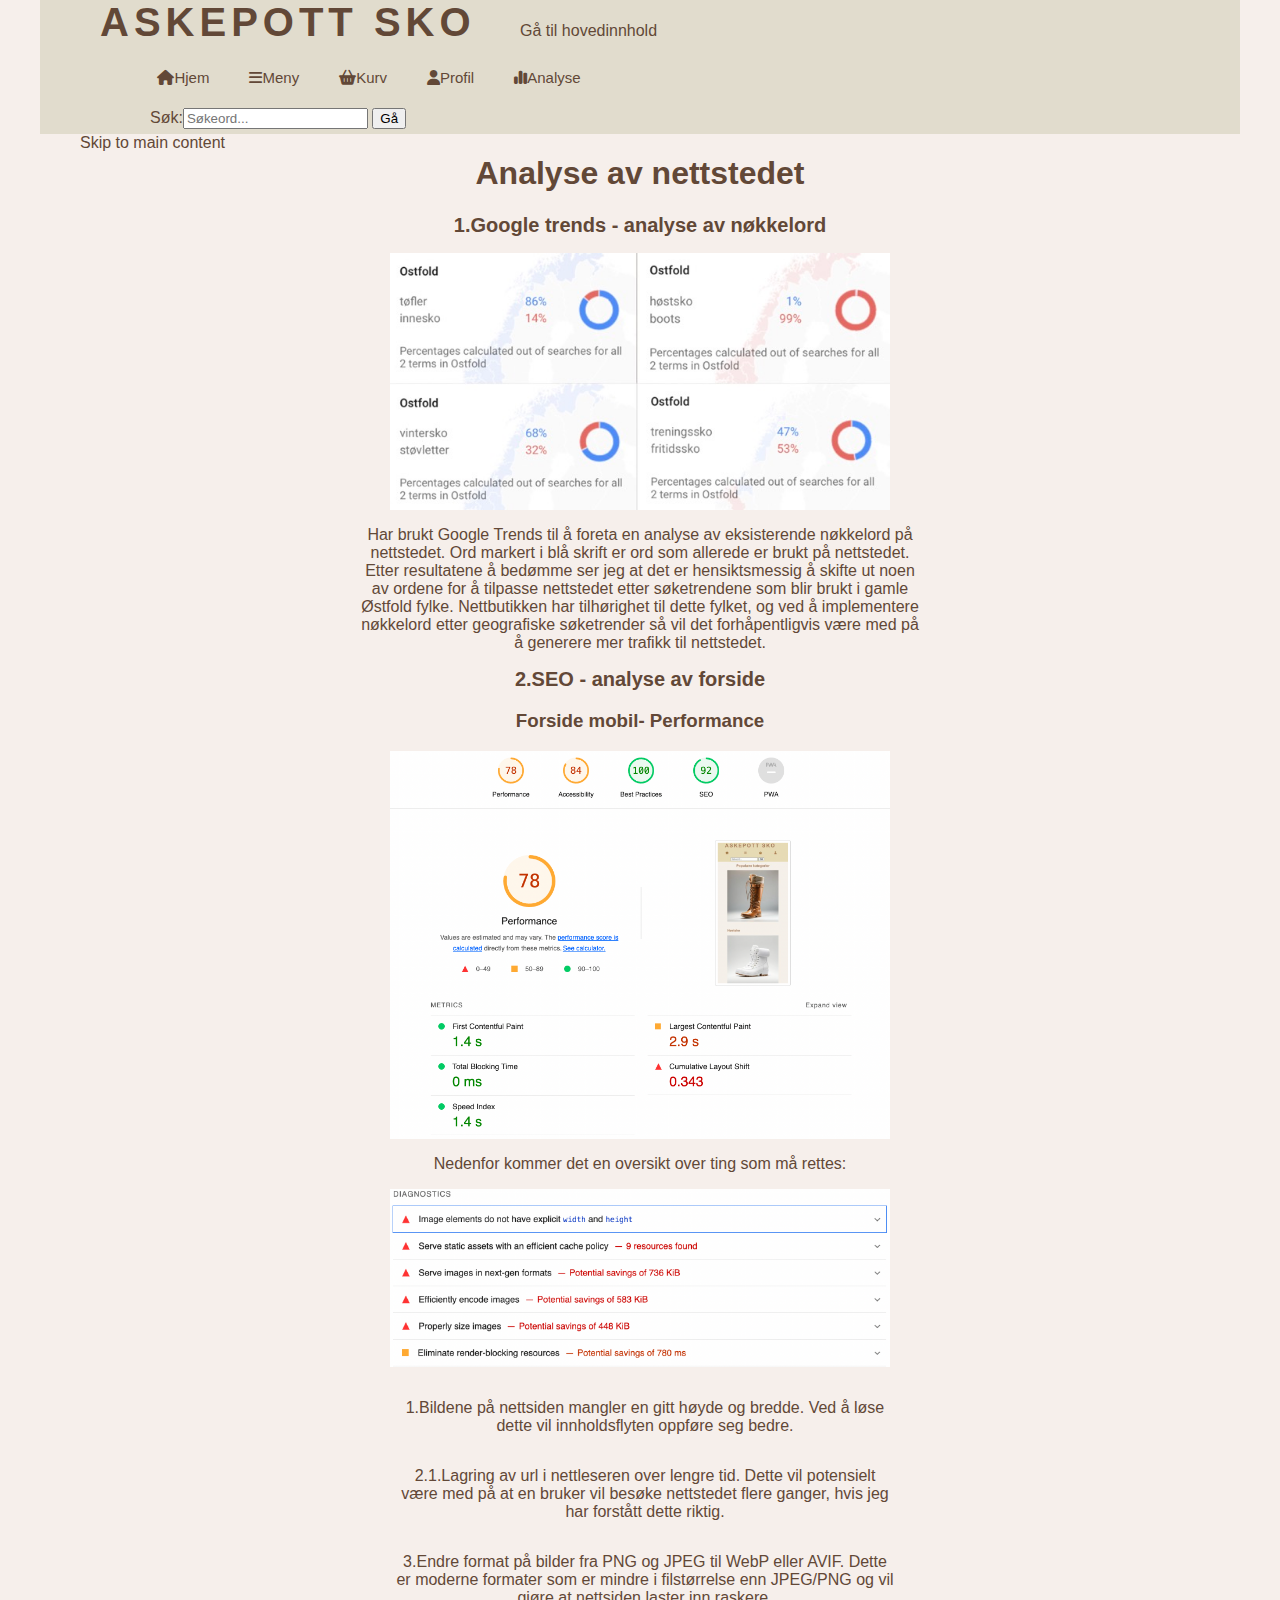
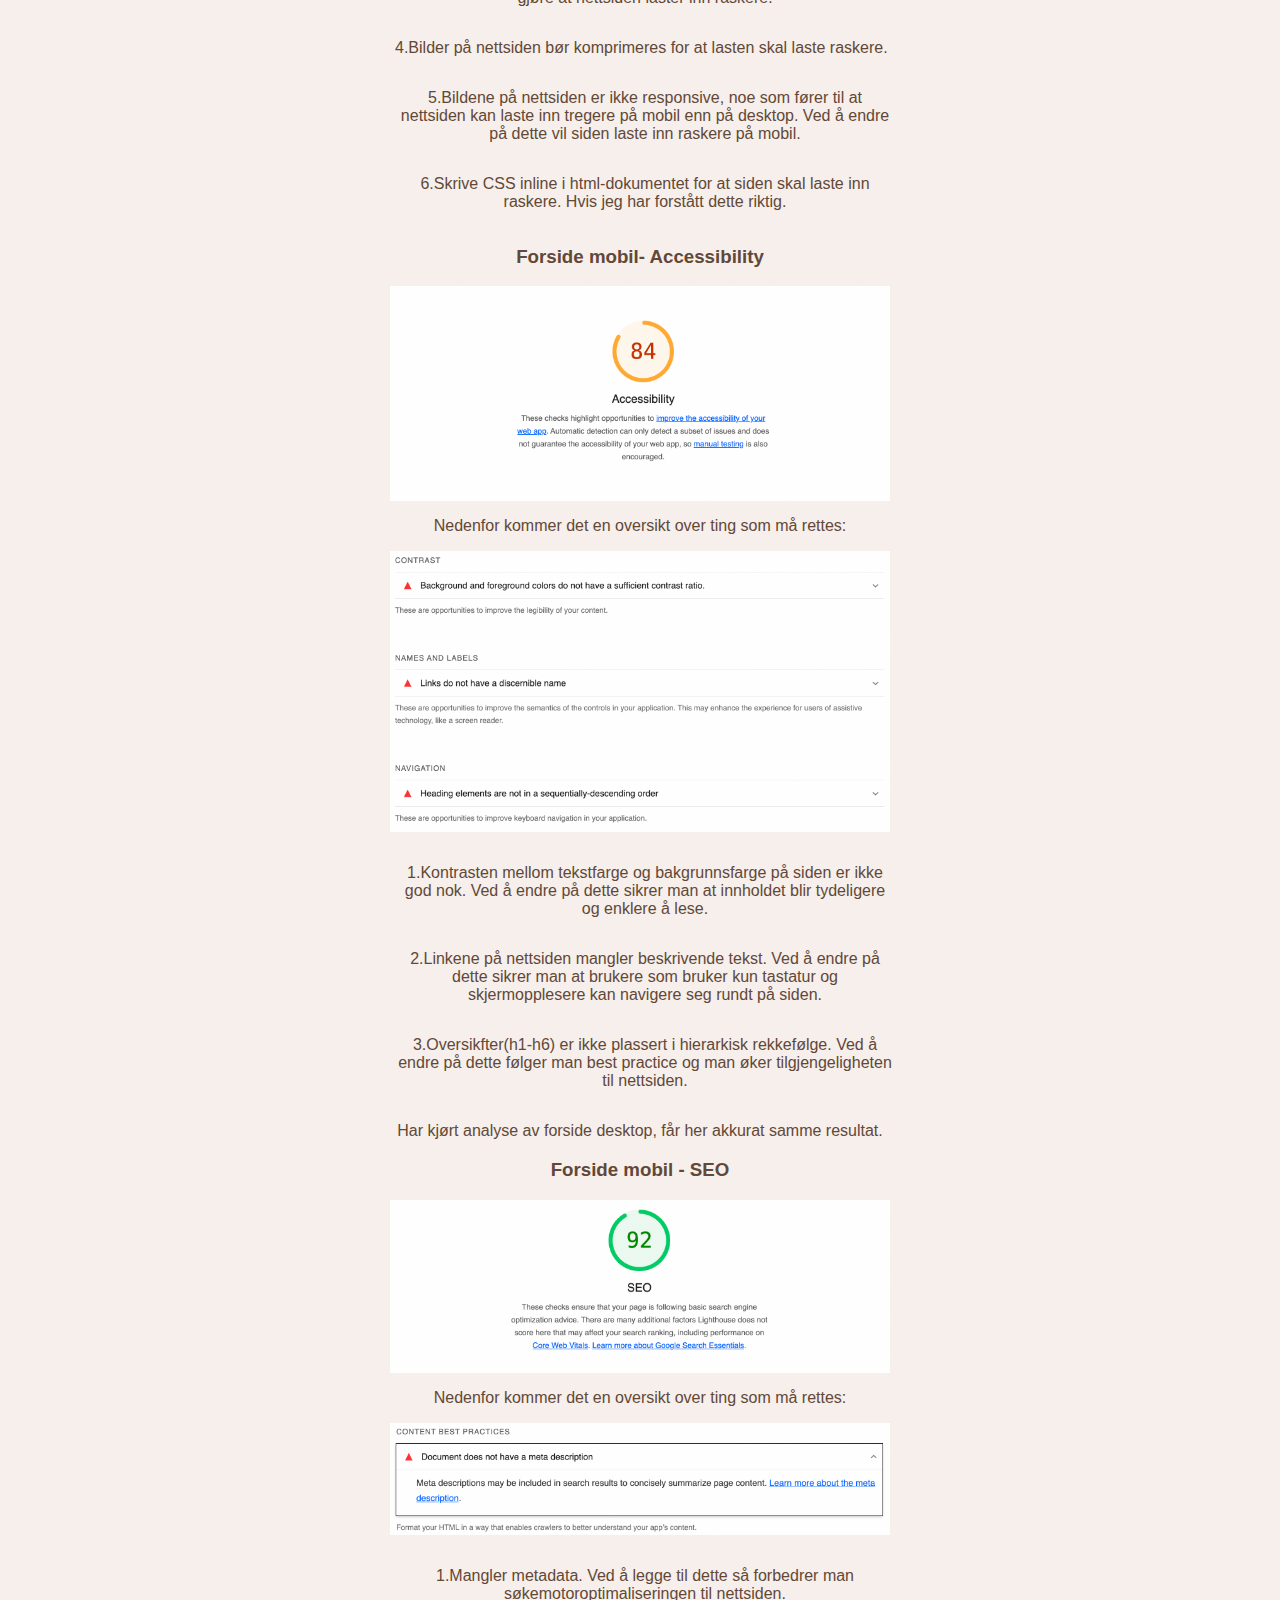
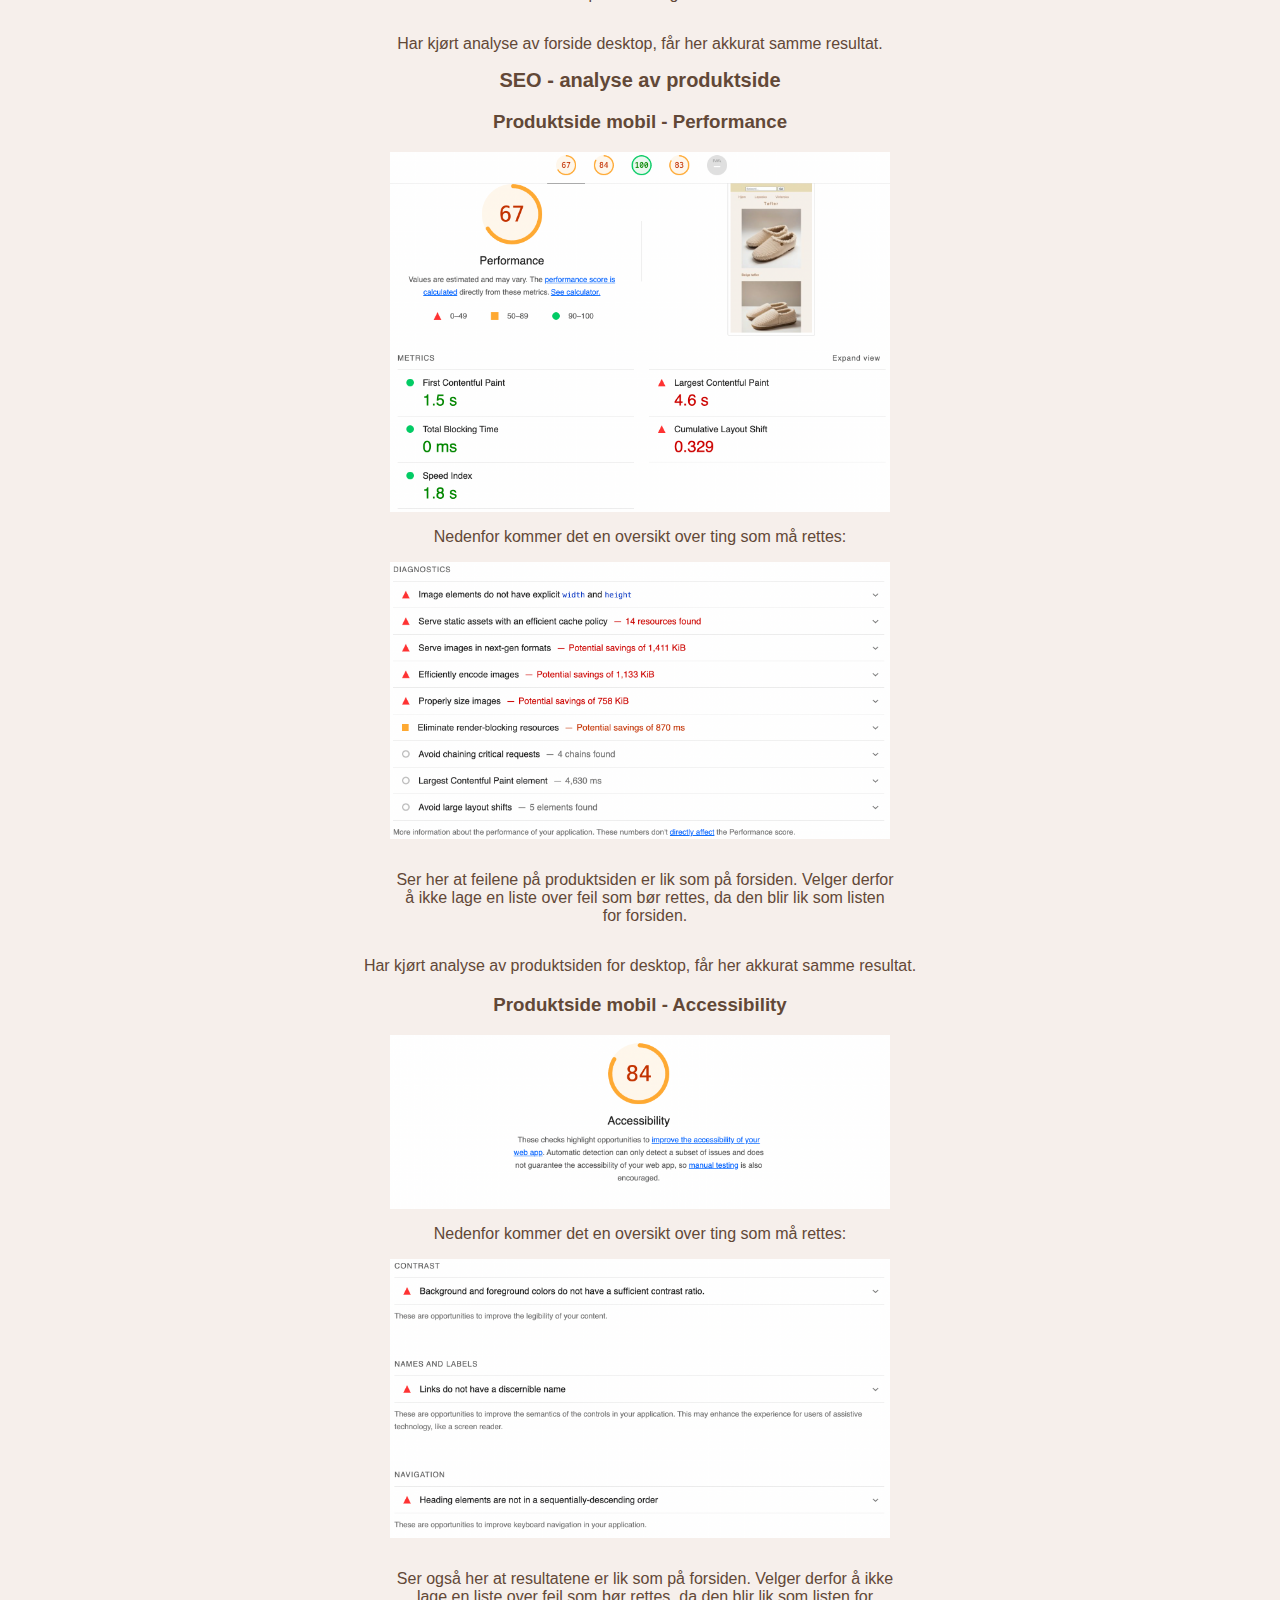
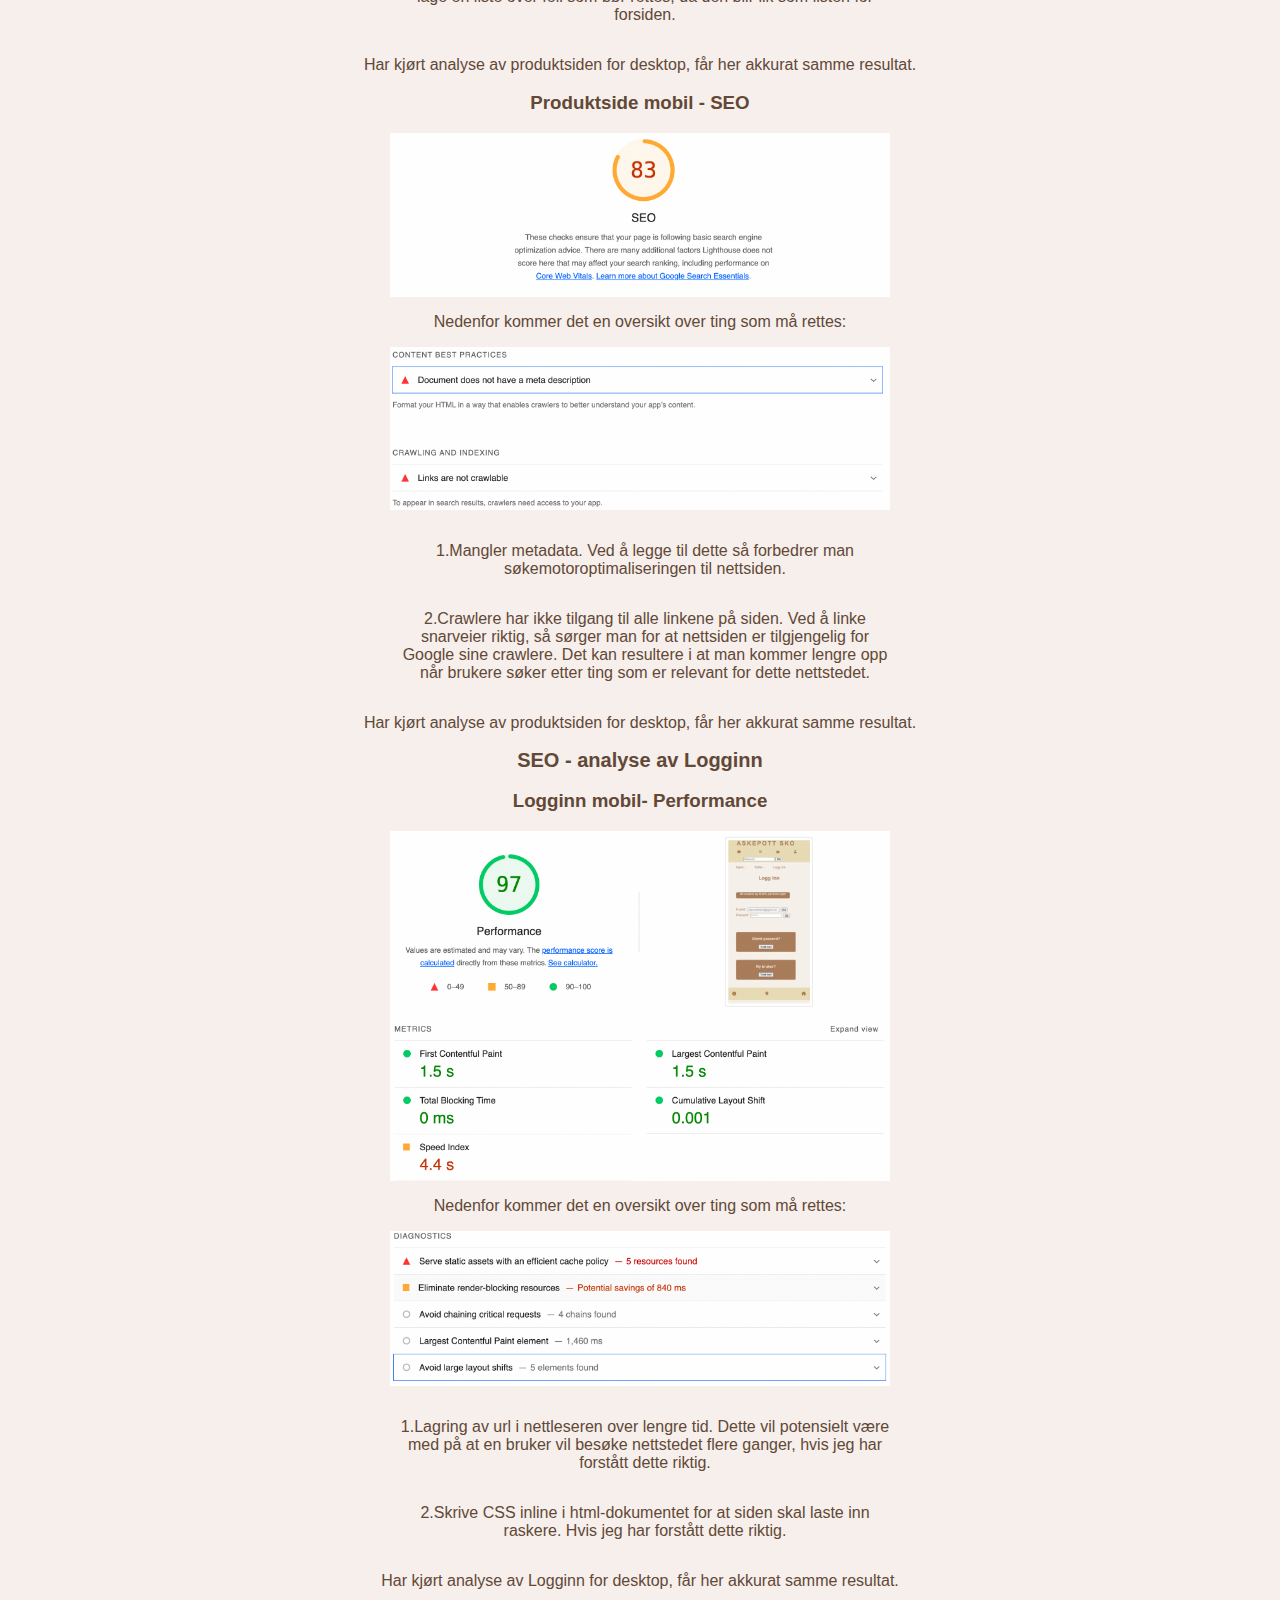
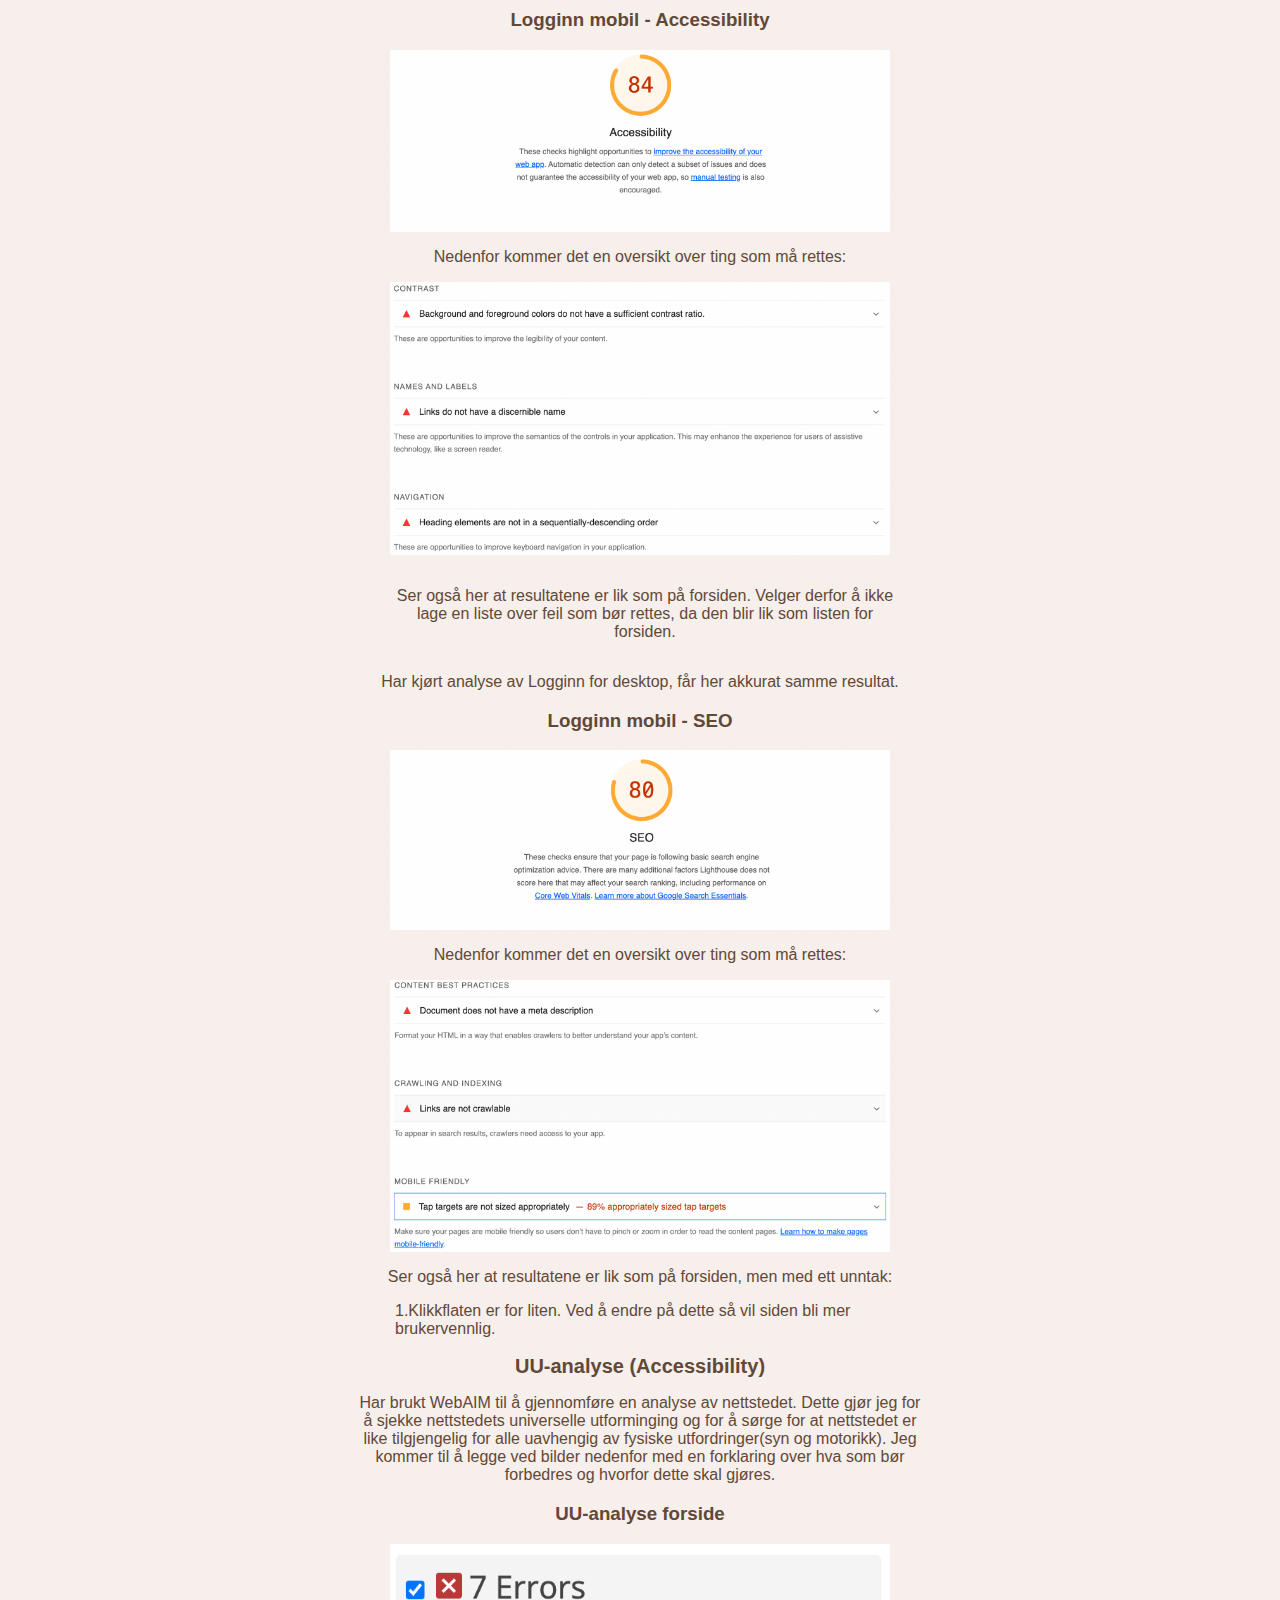
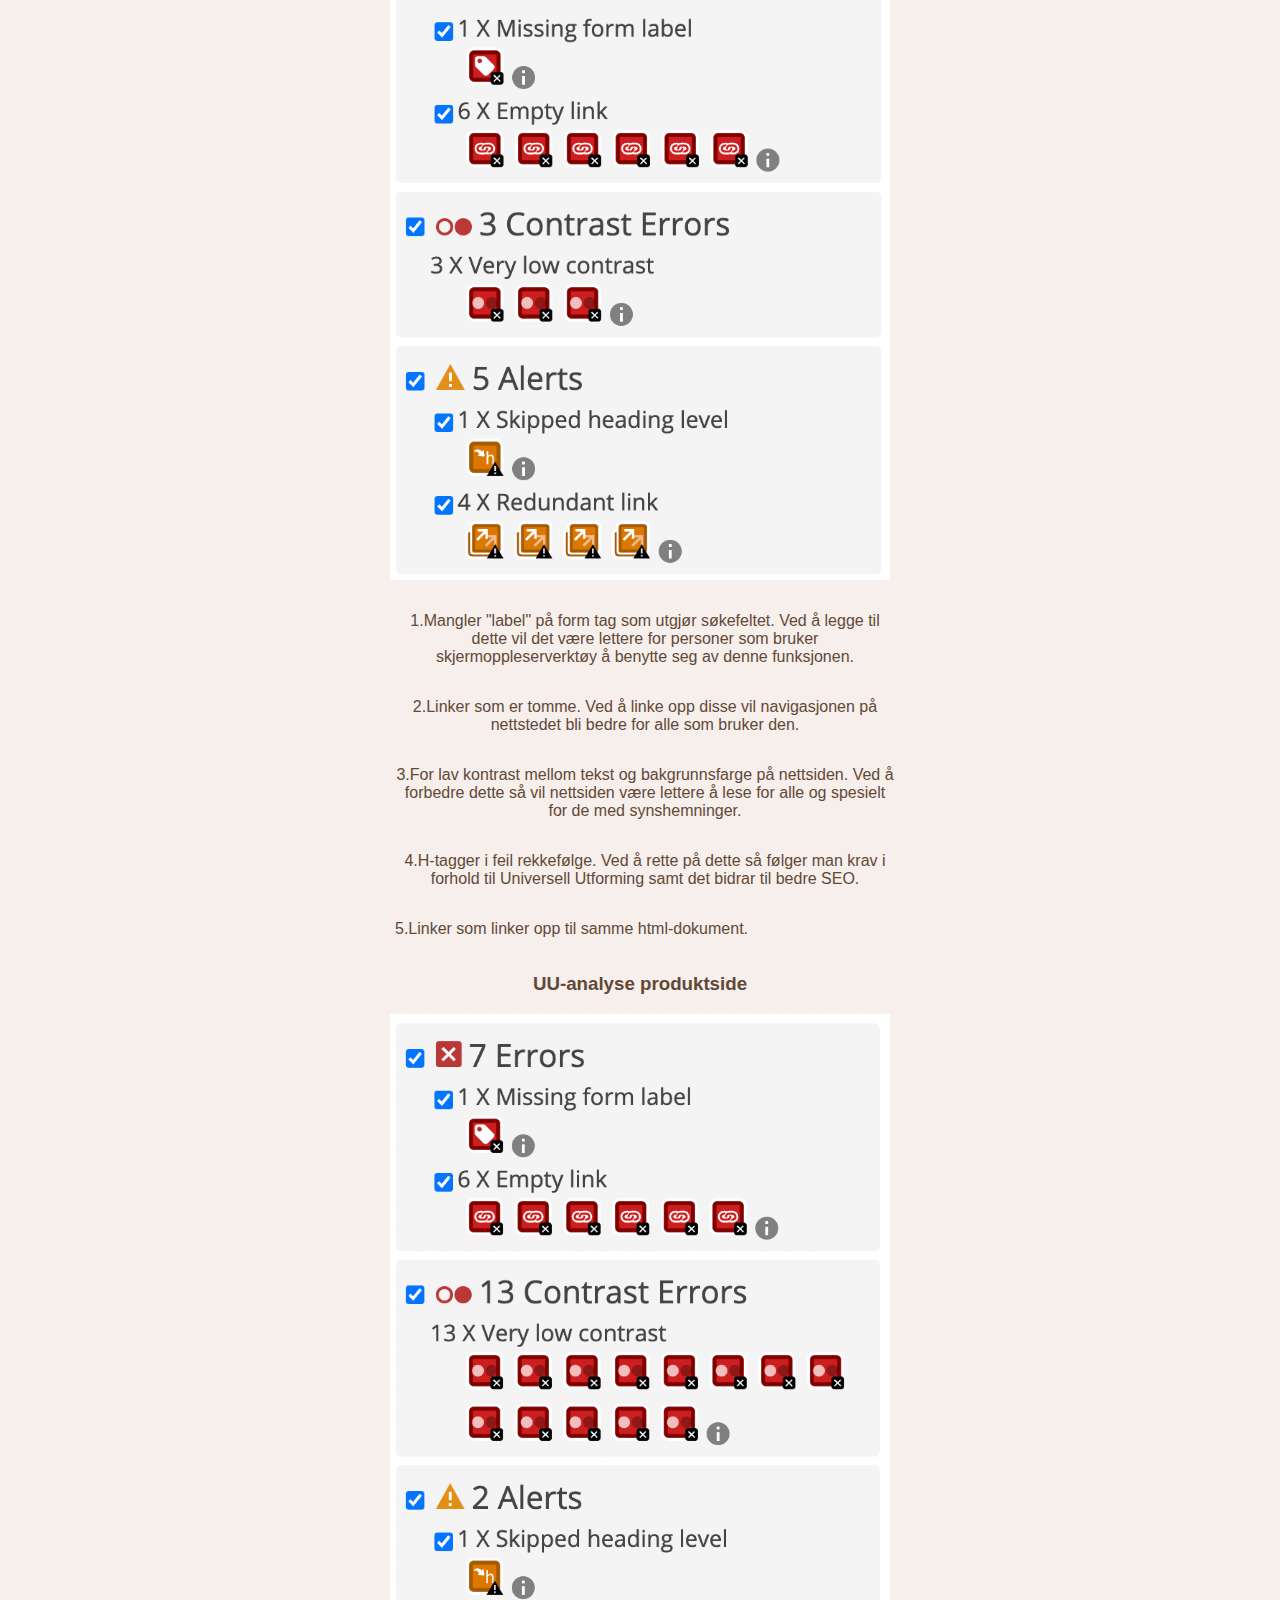
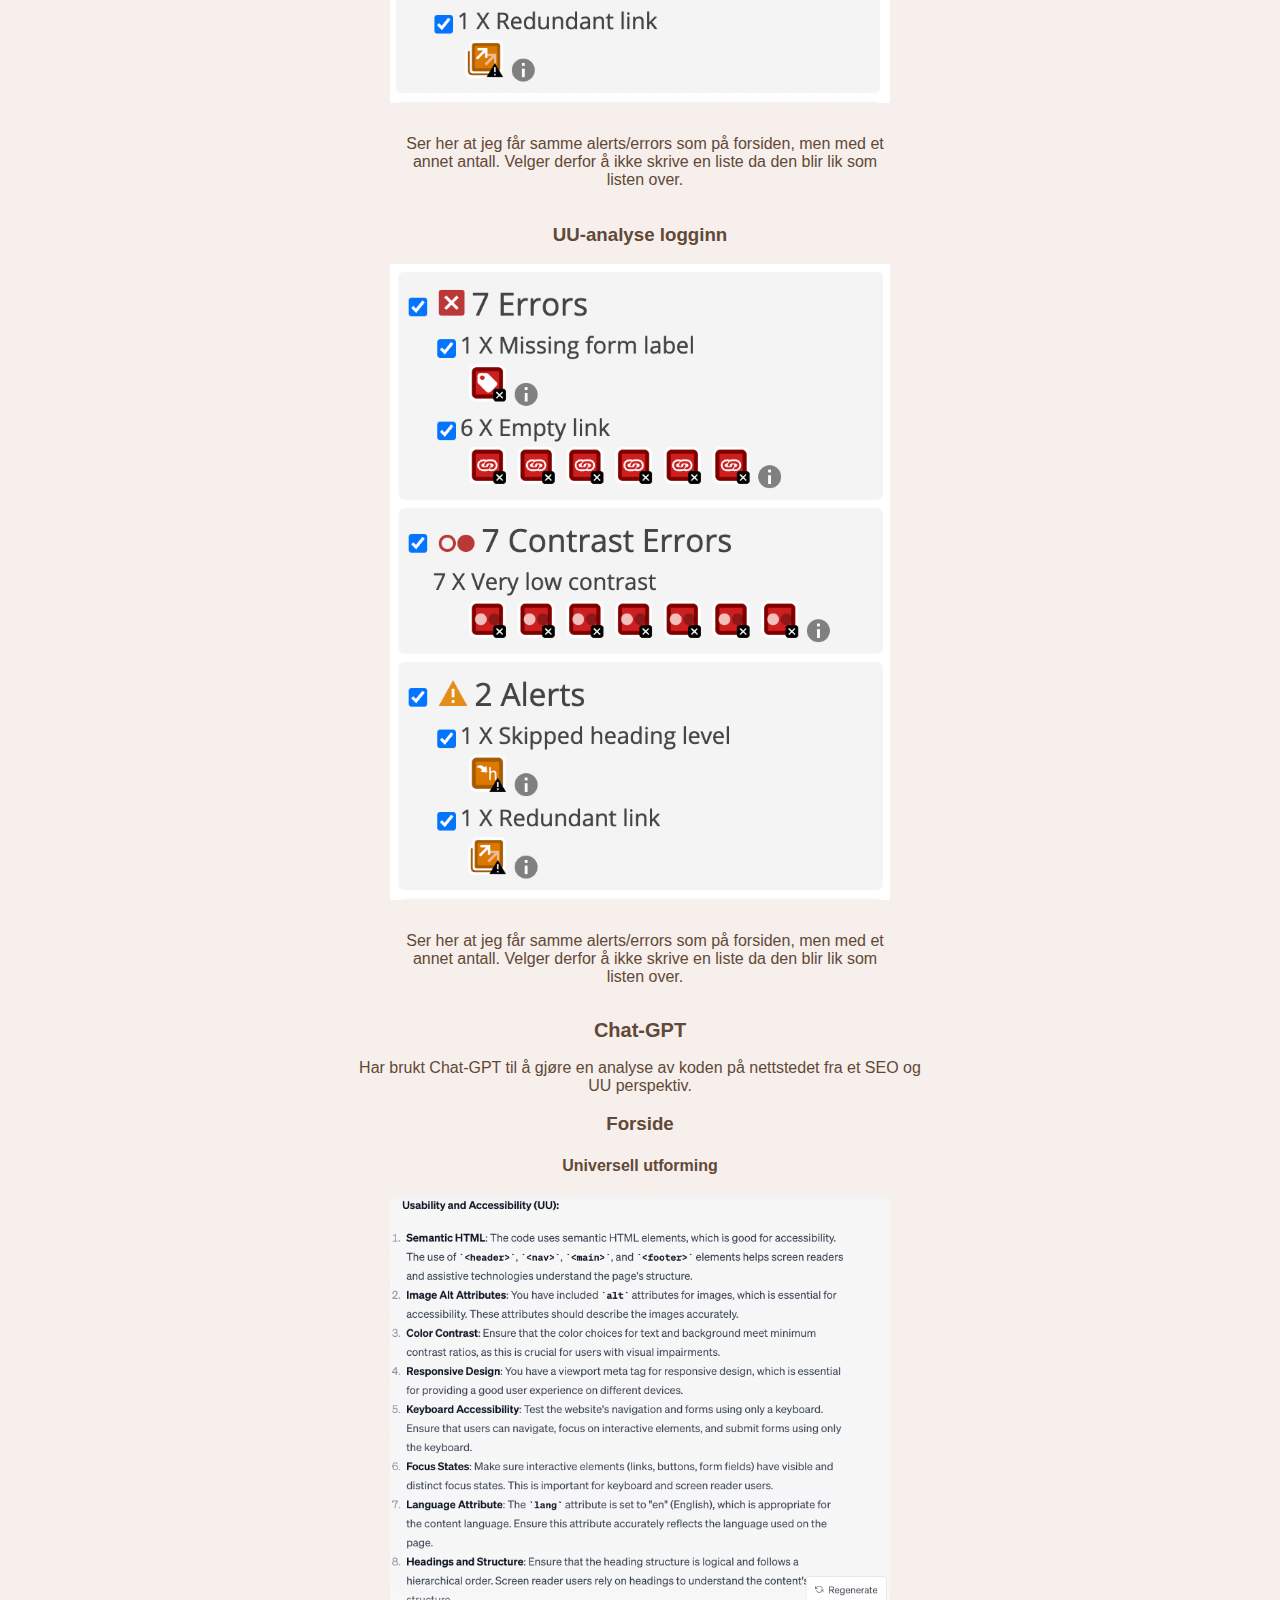
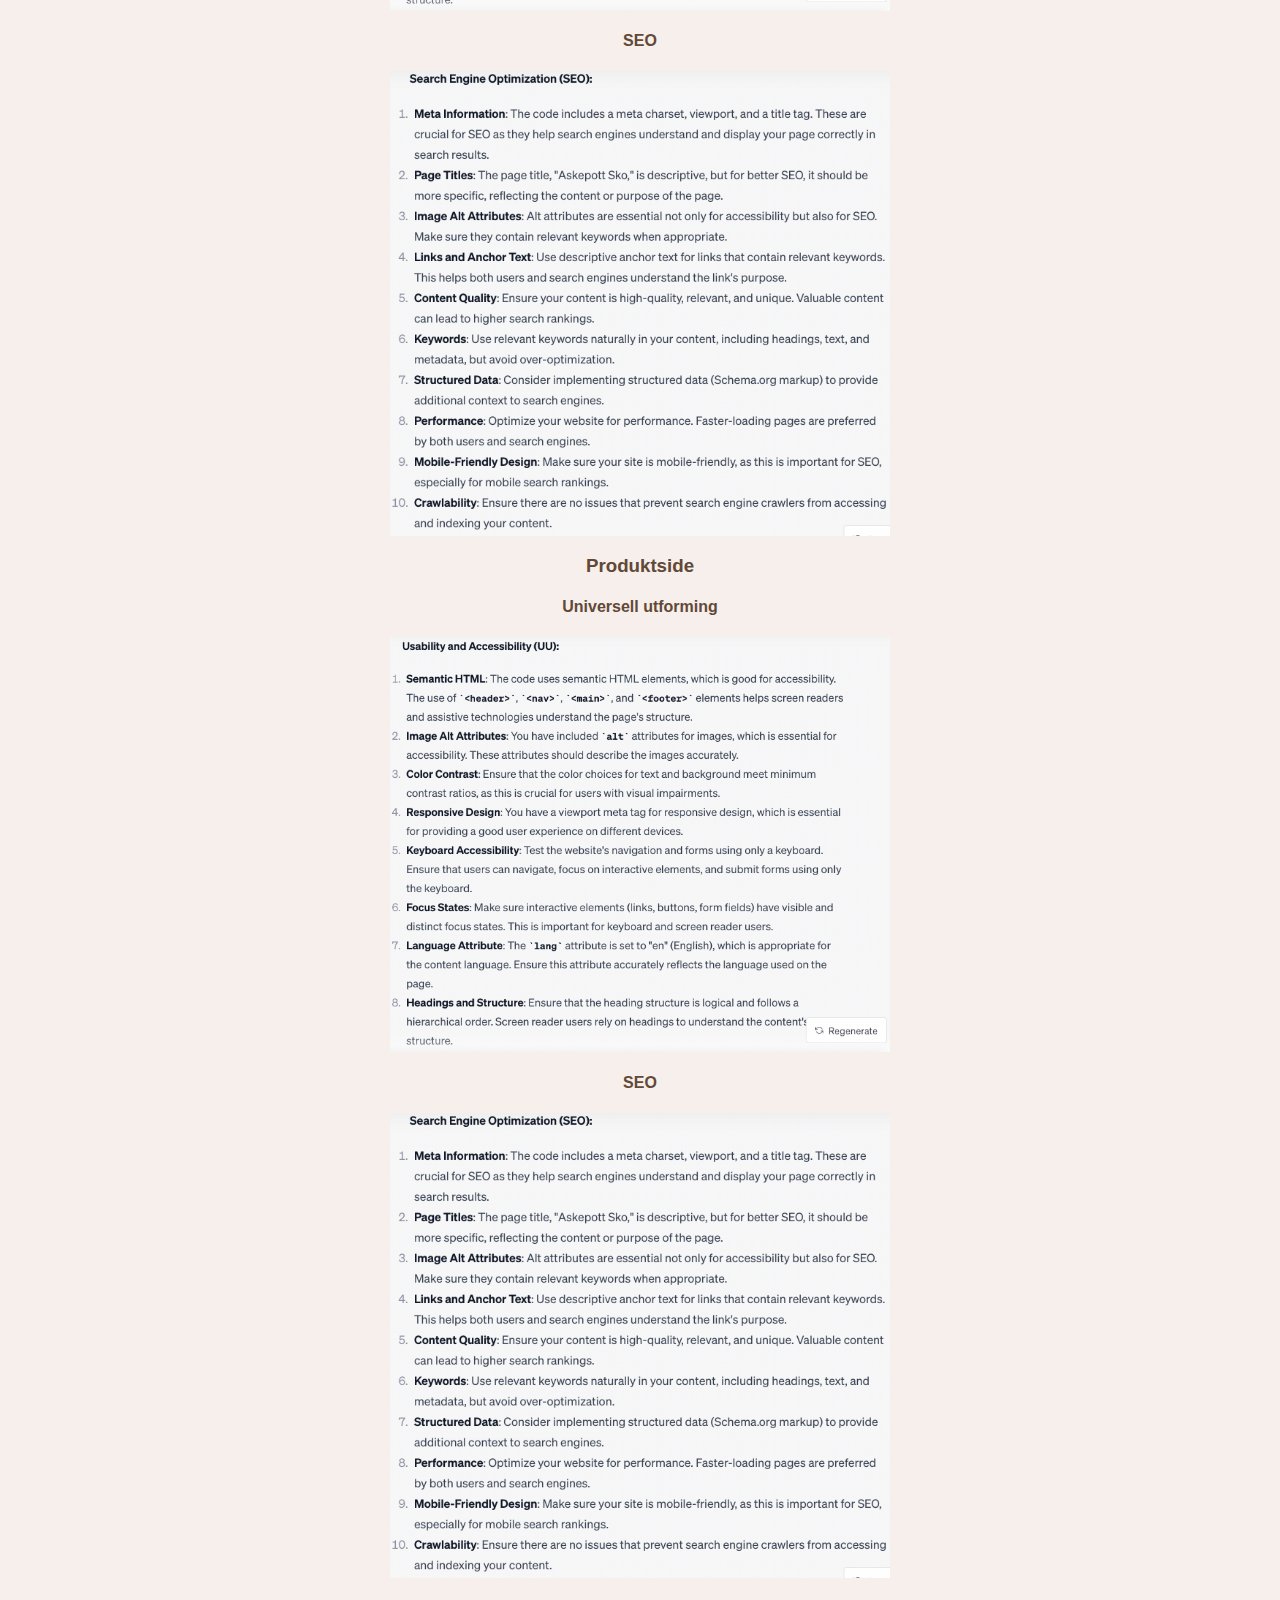
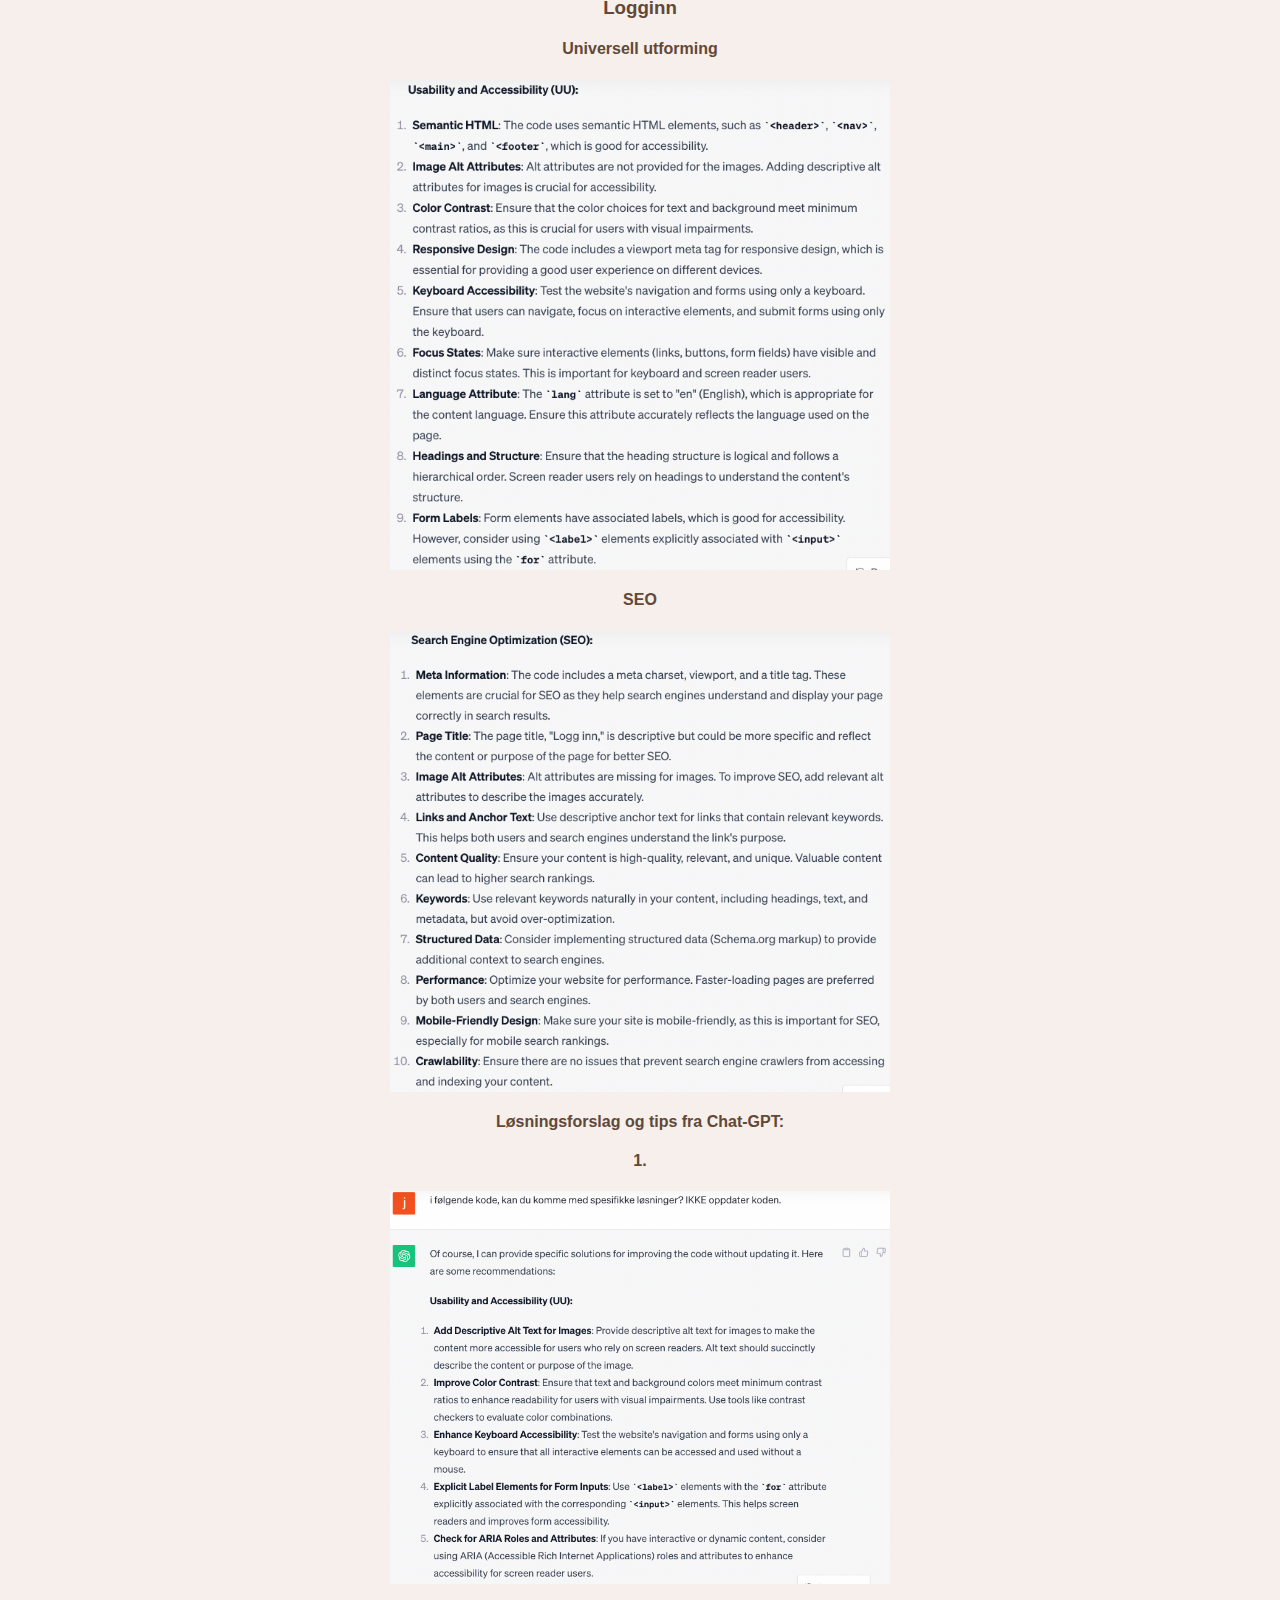
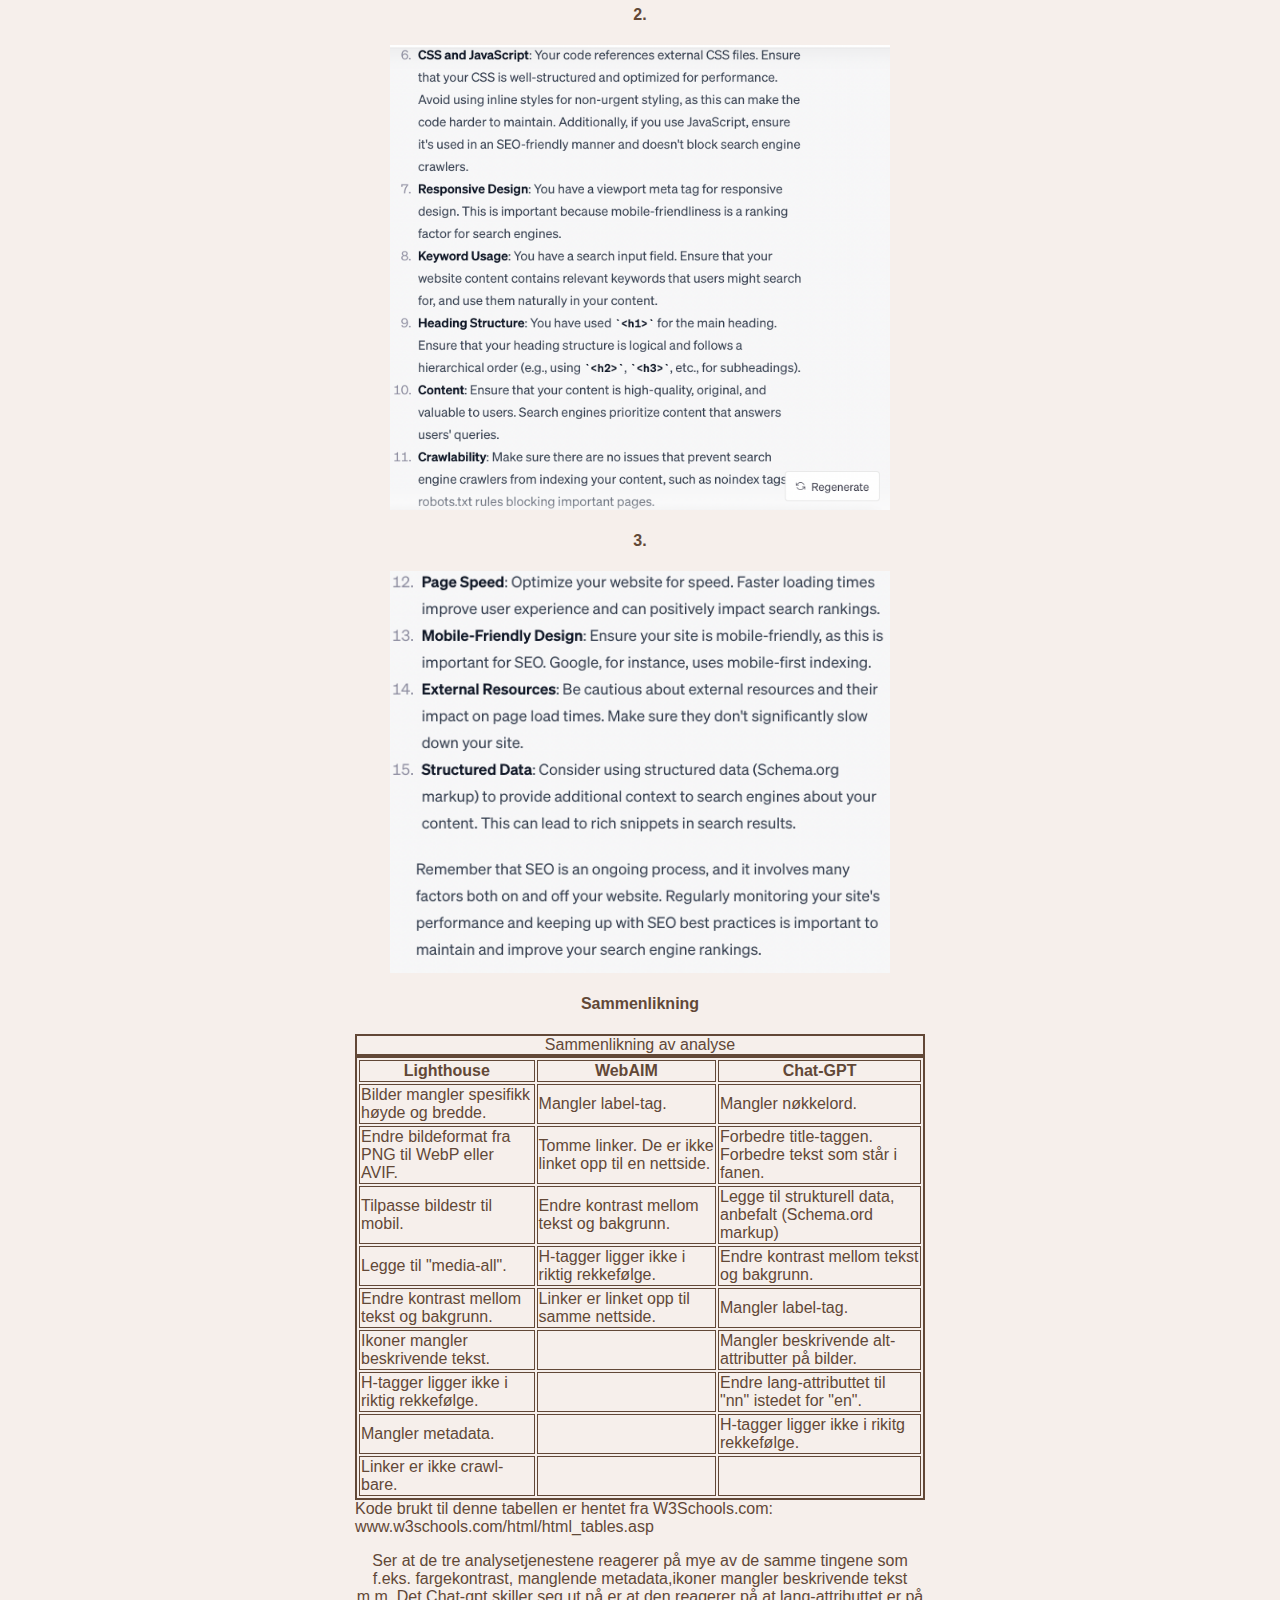
==== commit b644e44a: "endret i CSS" ====
--- a/analyse.html
+++ b/analyse.html
@@ -254,16 +254,20 @@
         <section>
             <h4>Løsningsforslag og tips fra Chat-GPT:</h4>
             <article class="bilder-seo">
+                <h4>1.</h4>
                 <img src="img/Skjermbilde-2023-11-05-kl-17.35.58.png" alt="En liste med Chat-GPT sin vurdering av hva som er mulig å forbedre i html-koden for å gjøre nettstedet mer tilgjengelig.">
             </article>
             <article class="bilder-seo">
+                <h4>2.</h4>
                 <img src="img/Skjermbilde-2023-11-03-kl-10.20.49.png" alt="En liste med Chat-GPT sin vurdering av hva som er mulig å forbedre i html-koden for å gjøre nettstedet mer tilgjengelig.">
             </article>
             <article class="bilder-seo">
+                <h4>3.</h4>
                 <img src="img/Skjermbilde-2023-11-03-kl-10.21.52.png" alt="En liste med Chat-GPT sin vurdering av hva som er mulig å forbedre i html-koden for å gjøre nettstedet mer tilgjengelig.">
             </article>
         </section>
-        <section>            
+        <section>
+            <h4>Sammenlikning</h4>            
             <table class="table">
                 <caption>Sammenlikning av analyse</caption>
                 <tr>
@@ -378,13 +382,14 @@
                 <li>
                     <p>1.Når man skal bla seg gjennom navigasjonen i header, tekst under bilder og navigasjonen som ligger i footer så må man trykke "tab" 3 ganger før man kommer videre.</p>
                 </li>
-                <li><p>2.For å komme til hovedinnholdet på nettsiden må man trykke seg igjennom alt som ligger i header.</p>
+                <li>
+                    <p>2.For å komme til hovedinnholdet på nettsiden må man trykke seg igjennom alt som ligger i header. Etter jeg la til en "Skip to main content"-funksjon fungerer dette noe bedre.</p>
                 </li>
-                <li><p>3.Det går ikke an å bla seg tilbake til header fra hovedinnhold. Kun mulig å bla seg tilbake i inneværende seksjon. Kan hende dette fungerer, men jeg har ikke vært borti tastaturnavigasjon før nå og har brukt litt tid på å sette meg inn i det.</p>
+                <li>
+                    <p>3.Det går ikke an å bla seg tilbake til header fra hovedinnhold. Kun mulig å bla seg tilbake i inneværende seksjon. Kan hende dette fungerer, men jeg har ikke vært borti tastaturnavigasjon før nå og har brukt litt tid på å sette meg inn i det.</p>
                 </li>
-                <li><p>4.Det går ikke an å bla seg til hovedinnhold fra footer.</p>
-                </li>
-                <li><p>5. Etter jeg la til en "Skip to main content"-funksjon fungerer dette noe bedre.</p>
+                <li>
+                    <p>4.Det går ikke an å bla seg til hovedinnhold fra footer.</p>
                 </li>
             </ul>
         </section>
--- a/css/style.css
+++ b/css/style.css
@@ -80,12 +80,17 @@
 
 /*Slutt*/
 
-.analyse-main h1, h2, h3, p{
+.analyse-main h1, h2, h3, h4, p{
     text-align: center;
 }
 
 .analyse-main ul{
     margin-right: 30px;
+}
+
+.analyse-main{
+    margin-left: 10px;
+    margin-right: 10px;
 }
 
 .forsideh1{
